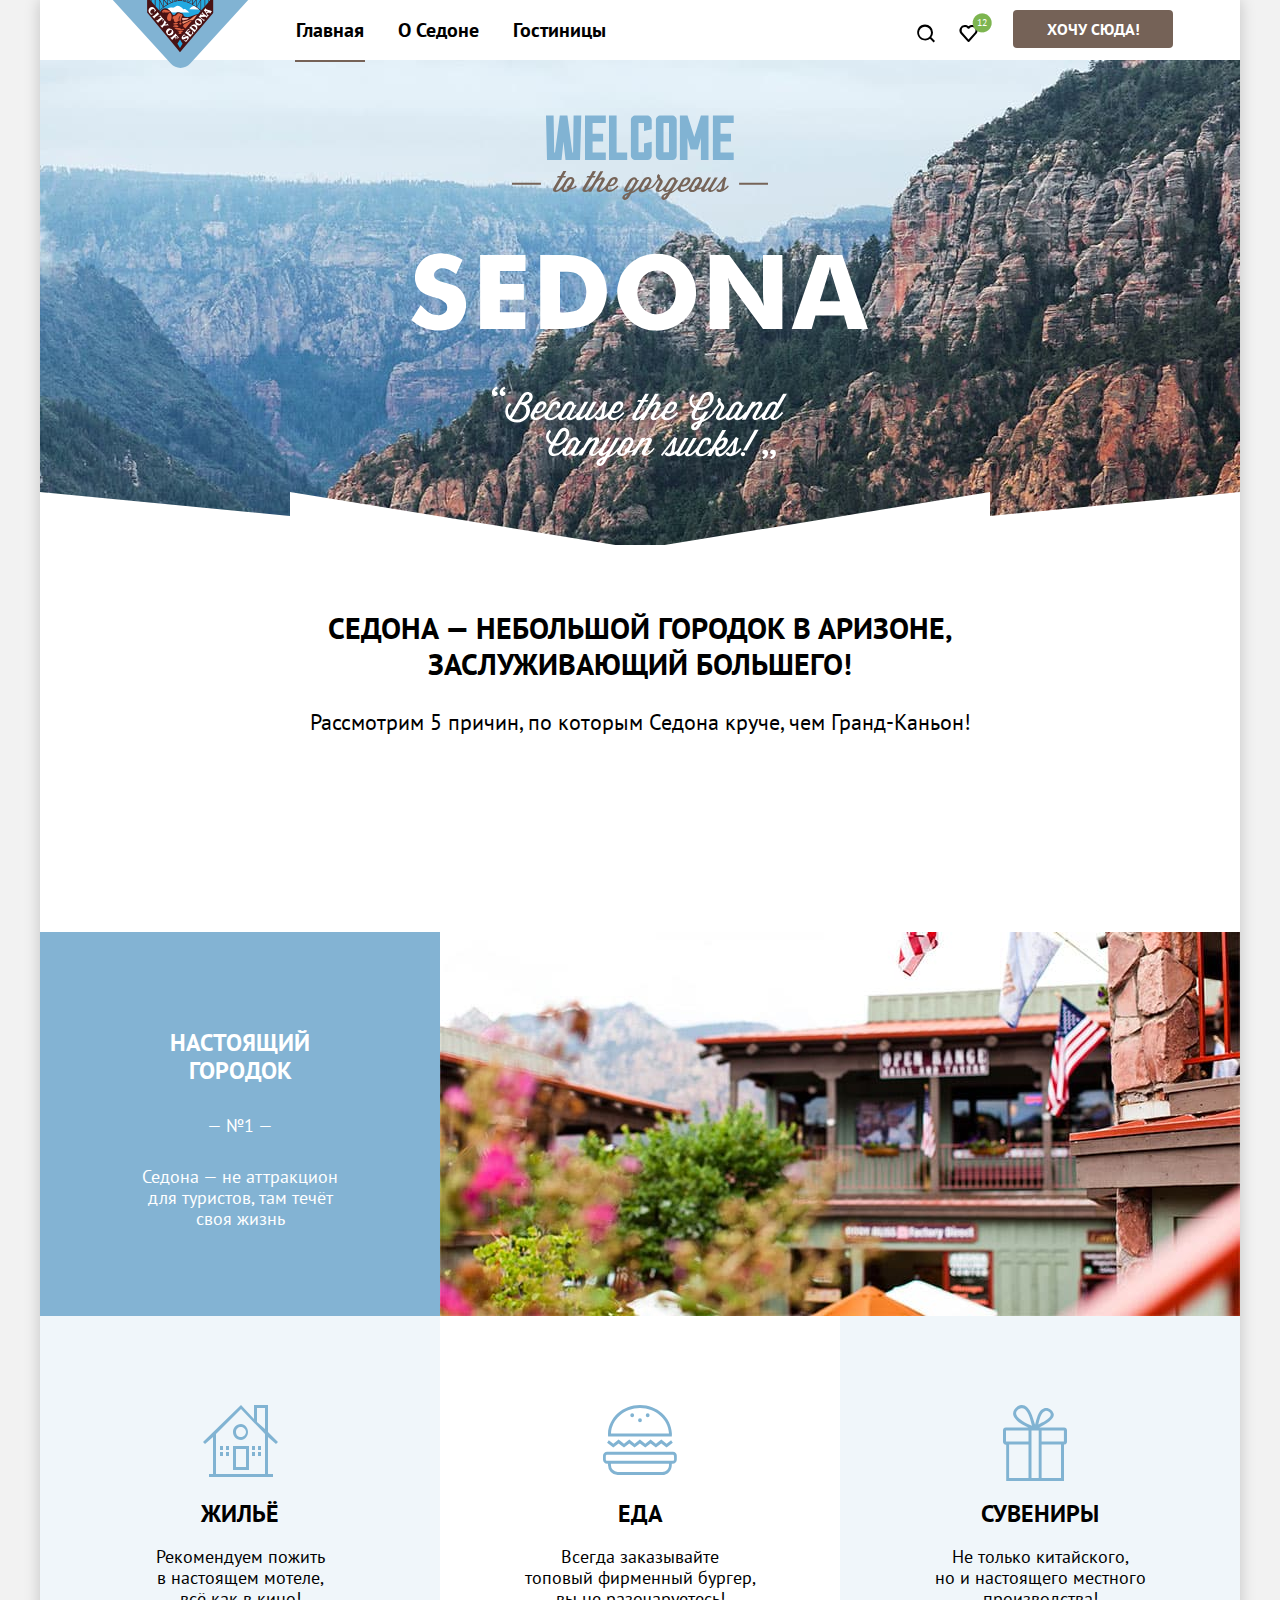
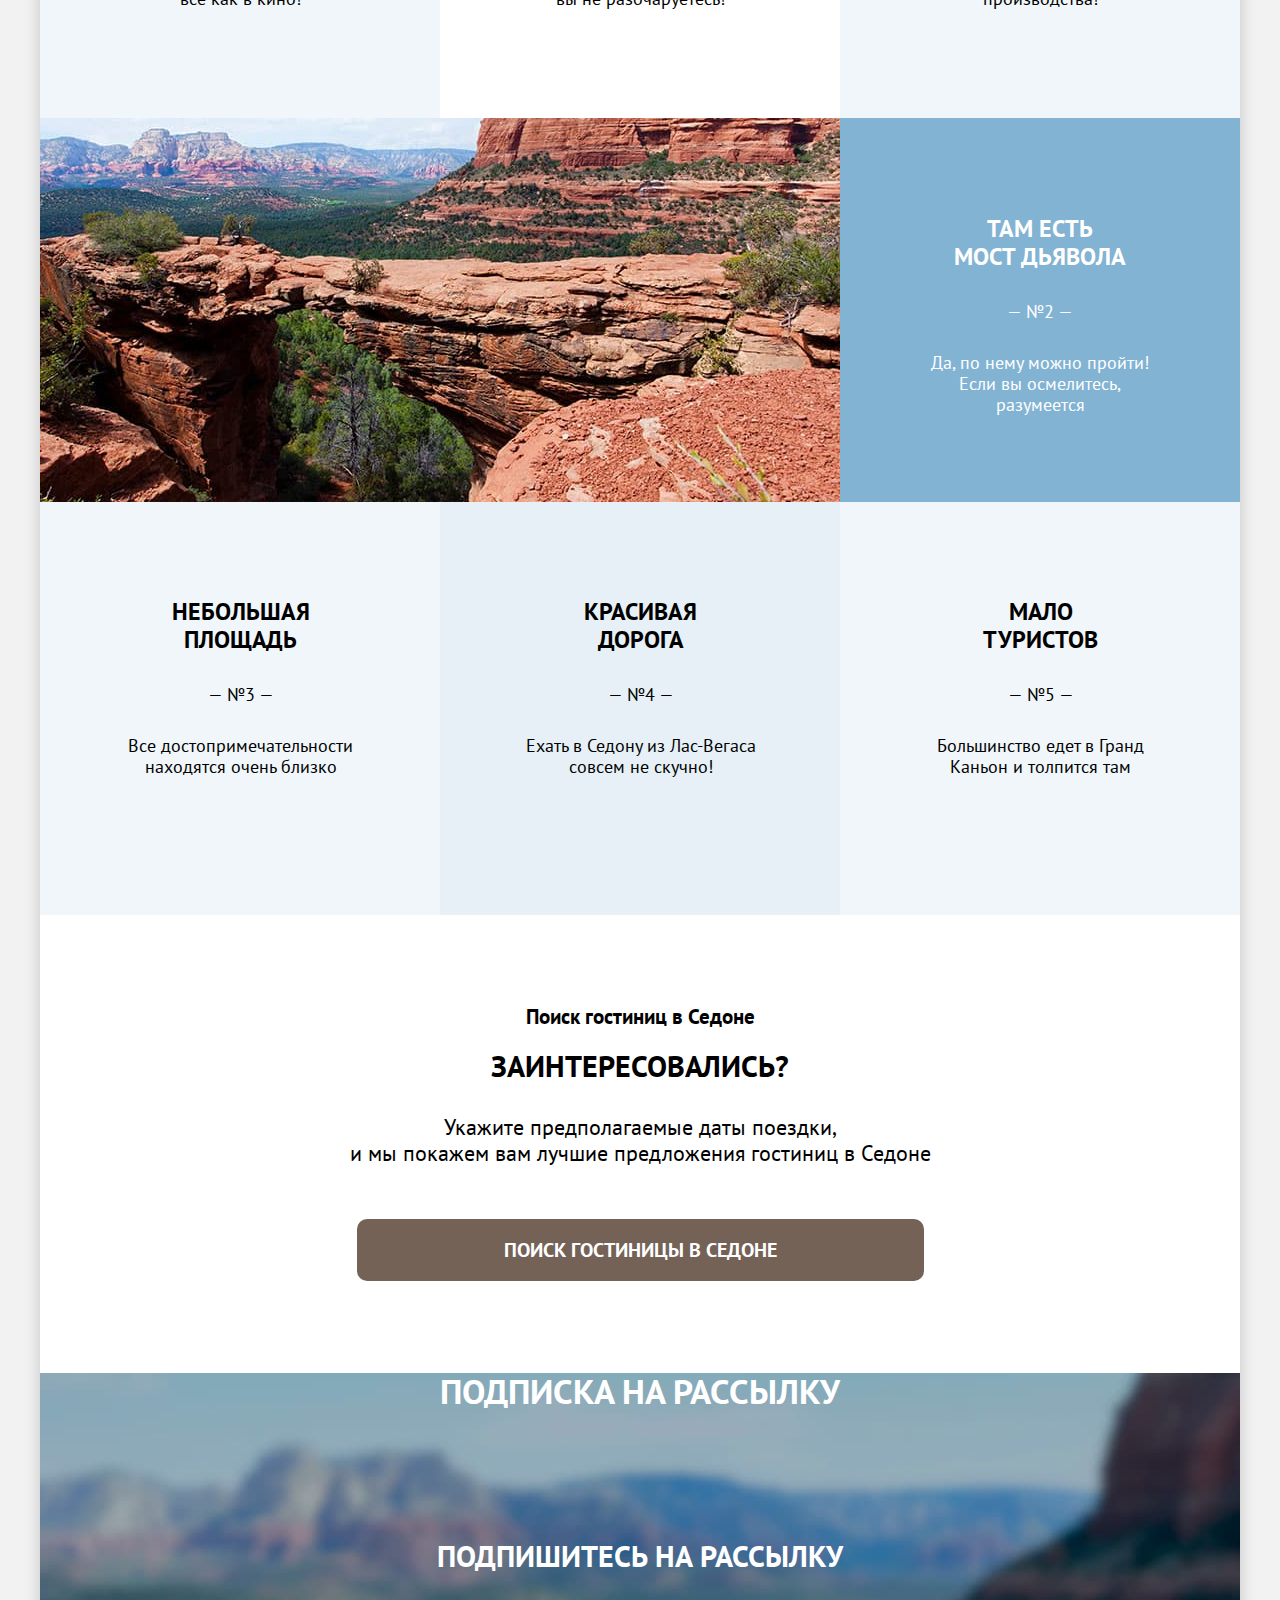
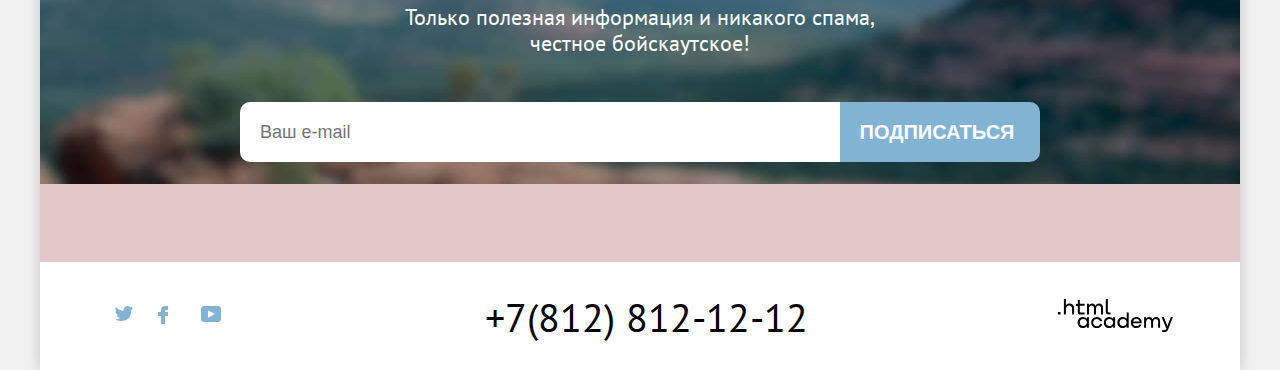
==== index.html @ 468e7a57 "Подготовка к здаче" ====
<!DOCTYPE html>
<html lang="ru">
<head>
    <meta charset="utf-8">
    <title>Город Sedona</title>
    <link rel="stylesheet" href="./styles/styles.css">
    <link rel="shortcut icon" type="image/png" href="favicon.svg"/>
</head>

<body>
<div class="visually-hidden"><h1>Город Sedona</h1></div>
<div class="wrapper shadow-wrapper">  

                            <!--Шапка-->
                            <header class="page-header">
                                <nav class="navigation">
                      
                                    <a class="navigation-logo-link" href="index.html">  
                                    <img class="navigation-logo-sedona" src="./images/logo-sedona.svg" width="139" height="70" alt="Логотип города Седона" >   
                                     </a>
                       
                    
                                    <ul class="navigation-list">
                                        <li class="navigation-item ">
                                            <a class="navigation-link current-link" >Главная</a>
                                        </li> 
                                        <li class="navigation-item ">  
                                             <a class="navigation-link" href="about-sedona.html">О Седоне</a>
                                        </li>
                                         <li class="navigation-item">
                                                <a class="navigation-link" href="catalog.html">Гостиницы</a>
                                        </li>
                                        
                                    </ul>
                                    <ul class="navigation-list user-list">
                                        <li class="navigation-item user-item">
                                            <a class="navigation-link user-link" href="#"><span class="visually-hidden">Поиск</span> <svg class="navigation-icon" width="20" height="19" fill="none" xmlns="http://www.w3.org/2000/svg"><path d="m19 17-3.7-3.7A8 8 0 0 0 17 8.4a8 8 0 0 0-8-8 8 8 0 1 0 5 14.4l3.6 3.8L19 17ZM9 14.7a6 6 0 0 1-6-6 6 6 0 0 1 12 0 6 6 0 0 1-6 6Z" /></svg></a>
                                         </li>
                                         <li class="navigation-item user-item">
                                             <a class="navigation-link user-link" href="#"><span class="visually-hidden">Лайки</span><svg class="navigation-icon" width="19" height="17" fill="none" xmlns="http://www.w3.org/2000/svg"><path d="M9.4 17a1 1 0 0 1-.8-.4l-7-7.9A5.4 5.4 0 0 1 6 0c1.3 0 2.5.5 3.5 1.3C10.5.5 12 0 13.1 0c3 0 5.5 2.4 5.5 5.4 0 1.3-.5 2.5-1.3 3.4l-7 7.9c-.3.2-.5.3-.9.3Zm-6-9.5 6.1 6.9 6.3-7c.5-.5.7-1.2.7-2 0-1.8-1.5-3.3-3.3-3.3-1 0-2 .5-2.8 1.3-.3.3-.6.4-.9.4-.3 0-.6-.2-.8-.4A3.7 3.7 0 0 0 6 2.1a3.3 3.3 0 0 0-3.3 3.3c0 .9.3 1.6.7 2.1Z" /></svg> 
                                             <sup class="likes-circle">12</sup></a>
                                          </li>
                                          <li class="navigation-item user-item">
                                             <a class="navigation-link button-header" href="">ХОЧУ СЮДА!</a>
                                          </li>
                                </ul>
                            </nav>
                        </header> 
        <!--MAIN!-->
    <main class="index-main">
         <section class="main-logo">
                <h2 class="visually-hidden">Добро пожаловать в Седону</h2>
                   <svg class="title-logo-sedona"  width="458" height="352" viewBox="0 0 458 352" fill="none" xmlns="http://www.w3.org/2000/svg">
                        <path d="M152.3 56.1L149.5 61H146.8L145.9 62.4H148.7L142.6 72.8C141.3 75 142.2 77 144.7 77C146.5 77 148.4 75.7 150.3 73.9C150.3 77.7 155.6 78.4 158.9 74.4H159.6C161.4 74.4 164.2 73.3 165.8 71.5C165.6 71.1 165.1 70.6 164.7 70.5L164.5 70.7C163.1 72.2 161.5 72.9 159.9 72.9L162.7 68.1C164.5 65 162.8 62 160 62C157.7 62 155.9 62.9 154.1 65.9L152.6 68.5L151.4 70.6L151.2 70.8C149 73.3 146.9 75.3 145.6 75.3C144.9 75.3 144.6 74.8 145.3 73.7L151.8 62.5H154.3L155 61H152.5L155.3 56.1H152.3ZM159.8 63.9C160.8 64 161.2 65.2 160.2 66.9L158 70.6H157.9C156.9 70.6 156.1 71.4 156.1 72.4C156.1 72.8 156.2 73.1 156.4 73.4V73.5C155 75.9 151.5 75.5 153.3 72.4L155.6 68.5L157.1 66.1C158 64.5 159.1 63.9 159.8 63.9ZM181.8 56.1L179 61H176.3L175.4 62.4H178.2L172 72.8C170.7 75 171.6 77 174.1 77C175.3 77 176.6 76.4 178 75.4L177.2 76.7H180.2L184.8 68.8C189.4 63 191.5 63.8 190.2 66L186.3 72.7C185 74.9 185.9 76.9 188.4 76.9C190.2 76.9 192.2 75.5 194.1 73.7C194.2 75.6 195.8 76.9 198.2 76.9C201.6 76.9 205 74.3 207.5 71.4C207.3 71 206.8 70.5 206.4 70.4L206.2 70.6C204 73.1 201.2 75.1 199.1 75.1C197.2 75.1 196.1 74 197.5 71.5L197.8 71C199.7 71.8 203.4 71.4 205.7 67.6L206.1 66.9C207.7 64.1 206.2 62.1 203.7 62.1C201.3 62.1 199.3 63.4 198 65.5L195.1 70.5L194.9 70.7C192.7 73.2 190.6 75.2 189.3 75.2C188.6 75.2 188.3 74.7 188.9 73.6L193.3 66.1C194.6 63.8 193.4 62.2 191.7 62.2C190.4 62.2 189 62.9 187.5 64.5L192.3 56.2H189.3L180.9 70.6L180.7 70.8C178.5 73.3 176.4 75.3 175.1 75.3C174.4 75.3 174.1 74.8 174.8 73.7L181.3 62.5H183.8L184.7 61.1H182.2L185 56.2L181.8 56.1ZM203.1 64.3C204.1 64.2 204.6 65.2 203.6 66.9L203.2 67.6C201.8 70 199.8 70 198.7 69.6L200.6 66.2C201.3 65 202.3 64.4 203.1 64.3ZM247.4 58.9C245.7 60.4 245.5 62.1 246.6 63.5L246.9 63.8C245.6 65.7 243.8 68.2 241.8 70.5L241.6 70.7C240.2 72.2 238.6 72.9 237 72.9L239.8 68.1C241.6 65 239.9 62 237.1 62C234.8 62 233 62.9 231.2 65.9L229.7 68.5L228.5 70.6L228.3 70.8C225.8 73.6 223.7 75.5 221.3 76.5L228.1 65.1H226.3C226.3 63.9 225 62.2 223.1 62.2C221.5 62.2 219.2 63.5 217.9 65.6L213.7 72.8C212.4 75 213.3 77 215.8 77C216.6 77 217.7 76.6 218.7 76L217.9 77.4C213.8 78.6 211.3 80.3 211.3 82.5C211.3 85.4 215.7 86 217.9 82.3L220.2 78.4C222.6 77.7 225 76.3 227.4 73.9C227.4 77.7 232.7 78.5 236 74.4H236.7C238.5 74.4 241.3 73.3 242.9 71.5C244.3 69.8 245.5 68.3 247.9 65.1L248.3 65.6C248.7 66.1 248.8 66.7 248.5 67.3L245.3 72.8C244 75 244.9 77 247.4 77C248.9 77 250.6 76 252.2 74.6C252.1 76 253.1 77 254.8 77C255.6 77 256.7 76.6 257.7 76L256.9 77.4C252.8 78.6 250.3 80.3 250.3 82.5C250.3 85.4 254.7 86 256.9 82.3L259.2 78.4C261.7 77.6 264.1 76.2 266.6 73.8C266.7 75.7 268.3 77 270.7 77C273.2 77 275.6 75.6 277.7 73.8C277.6 77.7 283 78.5 286.3 74.4H287C287.9 74.4 289.2 74.1 290.4 73.5C289.6 75.6 290.3 77 292.1 77C293.8 77 295.6 75.5 297.1 74.1C296.8 75.7 297.8 77 299.7 77C302.2 77 305.1 74.4 307.6 71.5C309.3 69.5 310.8 67.5 311.9 66.1C310.7 69.2 311.3 74.8 308.5 74.8C307.5 74.8 307.1 73.7 307.1 73.7L305.2 74.7C305.2 74.7 305.8 77.1 308.5 77.1C308.8 77.1 309.1 77.1 309.3 77H309.4C312.5 76.6 315.5 74.2 317.8 71.6C317.6 71.1 317.1 70.7 316.7 70.6L316.5 70.8C315.4 72 314.2 73.1 312.9 74C313.9 71.2 313.7 66.8 315.5 63L313.2 61.8C312 63.5 309.2 67.4 306.5 70.5L306.3 70.7C304.1 73.2 302 75.2 300.7 75.2C300 75.2 299.7 74.7 300.4 73.6L306.8 62.4H303.8L298.4 71.7C296.1 73.8 294.3 74.9 293.8 74.7C293 74.4 293.8 73.3 294.2 72.6L300.1 62.4H297.1L292.4 70.5L292.2 70.7C290.8 72.2 289.2 72.9 287.6 72.9L290.4 68.1C292.2 65 290.5 62 287.7 62C285.4 62 283.6 62.9 281.8 65.9L280.3 68.5L279.1 70.6L278.9 70.8C276.7 73.3 273.9 75.3 271.8 75.3C269.9 75.3 268.8 74.2 270.2 71.7L270.5 71.2C272.4 72 276.1 71.6 278.4 67.8L278.8 67.1C280.4 64.3 278.9 62.3 276.4 62.3C274 62.3 272 63.6 270.7 65.7L267.8 70.7L267.6 70.9C265.1 73.7 263 75.6 260.6 76.6L267.4 65.2H265.6C265.6 64 264.3 62.3 262.4 62.3C260.8 62.3 258.5 63.6 257.2 65.7L254.3 70.6L254.1 70.8C251.9 73.3 249.8 75.3 248.5 75.3C247.8 75.3 247.5 74.8 248.2 73.7L251.2 68.5C252.2 66.7 251.8 65.6 250.8 64.5L249.1 62.5C248.7 62 248.7 61.4 249.3 60.8L247.4 58.9ZM237.1 63.9C238.1 64 238.6 65.2 237.5 66.9L235.3 70.6H235.2C234.2 70.6 233.4 71.4 233.4 72.4C233.4 72.8 233.5 73.1 233.7 73.4V73.5C232.3 75.9 228.8 75.5 230.6 72.4L232.9 68.5L234.4 66.1C235.3 64.5 236.3 63.9 237.1 63.9ZM287.3 63.9C288.3 64 288.8 65.2 287.7 66.9L285.5 70.6H285.4C284.4 70.6 283.6 71.4 283.6 72.4C283.6 72.8 283.7 73.1 283.9 73.4V73.5C282.5 75.9 279 75.5 280.8 72.4L283.1 68.5L284.6 66.1C285.4 64.5 286.5 63.9 287.3 63.9ZM275.6 64.3C276.6 64.2 277.1 65.2 276.1 66.9L275.7 67.6C274.2 70 272.3 70 271.2 69.6L273.1 66.2C273.8 65 274.8 64.4 275.6 64.3ZM223.2 64.5C224.2 64.5 224.9 65.4 224 66.9L221.7 70.9C219.9 73.8 218 75.2 216.8 75.2C216.1 75.2 215.8 74.7 216.5 73.6L220.7 66.3C221.4 65.1 222.4 64.5 223.2 64.5ZM262.1 64.5C263.1 64.5 263.8 65.4 262.9 66.9L260.6 70.9C258.8 73.8 256.9 75.2 255.7 75.2C255 75.2 254.7 74.7 255.4 73.6L259.6 66.3C260.3 65.1 261.3 64.5 262.1 64.5ZM216.8 79.4L215.4 81.8C214.8 82.9 213.7 82.7 213.7 81.9C213.7 81.2 214.5 80.3 216.8 79.4ZM255.7 79.4L254.3 81.8C253.7 82.9 252.6 82.7 252.6 81.9C252.7 81.2 253.4 80.3 255.7 79.4ZM101 67.8H129.9V69.7H101V67.8ZM328.1 67.8H357V69.7H328.1V67.8Z" fill="#766458"/>
                        <path d="M322.7 37.4V45.1H301.9V0.400002H322.7V8H309.5V18.8H320V26.5H309.5V37.4H322.7ZM289.9 0.400002H297.5V45.1H289.9V23.1L286.9 34.5H279.5L276.5 23.1V45.1H268.9V0.400002H276.5L283.3 22L289.9 0.400002ZM258 8H252.5V37.3H258V8ZM261 0.400002C263.5 0.400002 265.7 2.5 265.7 5.1V40.4C265.7 43 263.5 45.1 261 45.1H249.6C247 45.1 244.9 42.9 244.9 40.4V5.1C244.9 2.5 247 0.400002 249.6 0.400002H261ZM233 28.6L240.7 26.8V40.4C240.7 43 238.5 45.1 236 45.1H224.6C222 45.1 219.9 42.9 219.9 40.4V5.1C219.9 2.5 222 0.400002 224.6 0.400002H236C238.5 0.400002 240.7 2.5 240.7 5.1V14.2L233 16V8H227.5V37.3H233V28.6ZM216.2 37.4V45.1H198V0.400002H205.6V37.4H216.2ZM194.8 37.4V45.1H174V0.400002H194.8V8H181.6V18.8H192.1V26.5H181.6V37.4H194.8ZM162.6 0.400002H170.3L169 45.1H154.5L152.5 26.6L150.5 45.1H136L135 0.400002H142.6L143.2 37.4H144L148.8 0.400002H156.4L161.3 37.4H162.1L162.6 0.400002Z" fill="#81B3D3"/>
                        <path d="M380.7 213.9L406.1 139.9H431.3L457 213.9H436.8L433.1 200.5H404.5L400.7 213.9H380.7ZM416.4 161.8L408.9 186.3H429L421.5 161.8C421.1 160.6 420.7 159.4 420.3 158.2C420 156.9 419.7 155.7 419.5 154.4C419.3 153.9 419.2 153.5 419.2 153.1C419.1 152.6 419 152.2 419 151.8C418.9 152.2 418.8 152.6 418.7 153.1C418.6 153.5 418.5 153.9 418.5 154.4C418.4 154.6 418.4 154.7 418.4 154.9C418.4 155 418.4 155.1 418.3 155.2C418.1 156.3 417.8 157.5 417.5 158.6C417 159.6 416.7 160.7 416.4 161.8ZM298.7 213.9V139.9H318.2L346.1 177.9C346.8 179 347.5 180.2 348.1 181.4C348.8 182.6 349.5 183.8 350.1 185L351.5 188C352 189 352.4 190 352.9 190.9C352.8 190.1 352.7 189.3 352.6 188.5C352.5 187.7 352.4 186.9 352.4 186.1C352.2 184.5 352.1 182.9 352.1 181.3C352 179.6 352 178 352 176.3V140H371.4V214H352L323.9 175.8C323.1 174.9 322.4 173.8 321.7 172.5C321 171.2 320.3 169.8 319.7 168.4C319.3 167.4 318.8 166.5 318.3 165.5C317.9 164.6 317.6 163.6 317.1 162.7C317.5 165.1 317.8 167.5 318 170C318.2 172.5 318.3 175 318.3 177.4V213.9H298.7ZM210.7 159C214.3 152.4 219.2 147.4 225.6 143.9C232 140.4 238.6 138.7 245.5 138.7C246.4 138.7 247.4 138.7 248.3 138.8C249.3 138.9 250.3 139 251.2 139C254.1 139.4 256.9 140.1 259.7 141.1C262.6 142.1 265.3 143.4 267.8 145C273.3 148.6 277.6 153.3 280.6 159.3C283.6 165.2 285.1 171.3 285.1 177.8C285.1 178.6 285.1 179.4 285 180.2C285 181 284.9 181.7 284.8 182.5C284.6 184.2 284.3 185.8 283.9 187.4C283.5 189 283 190.5 282.4 192C279.1 199.5 274.1 205.4 267.2 209.5C260.3 213.6 253.1 215.7 245.5 215.7C245 215.7 244.4 215.7 243.9 215.6H242.4C239.7 215.4 237.1 214.9 234.5 214.2C231.9 213.5 229.4 212.5 227.1 211.3C220.6 207.9 215.5 203.1 211.8 196.8C208.1 190.5 206.2 183.9 206.2 177.1C206.2 176.1 206.2 175.1 206.3 174.1C206.4 173.1 206.5 172 206.8 171C207.2 169 207.7 166.9 208.4 165C208.8 162.8 209.7 160.9 210.7 159ZM263.5 185.6C263.7 184.8 263.9 184 264.1 183.2C264.3 182.3 264.5 181.5 264.6 180.6C264.7 180.1 264.7 179.5 264.7 179C264.8 178.5 264.8 178 264.8 177.5C264.8 177 264.8 176.6 264.7 176.1V174.7C264.3 171.4 263.3 168.2 261.7 165.1C260.1 162 257.8 159.6 255 157.9C254.2 157.5 253.5 157.2 252.7 156.9C251.9 156.6 251.2 156.3 250.4 156.1C249.6 155.9 248.9 155.8 248.1 155.8C247.3 155.6 246.6 155.6 245.8 155.6C241.9 155.6 238.2 156.8 234.9 159.3C231.6 161.8 229.2 165.1 227.9 169.2L227.7 169.7V170.2C227.5 170.9 227.3 171.7 227.1 172.4C226.9 173.1 226.8 173.8 226.6 174.6L226.4 176.2V178.6C226.4 178.8 226.4 179.1 226.5 179.4C226.7 183.5 228 187.4 230.2 191.1C232.5 194.7 235.7 197.1 239.7 198.3L241.1 198.8C241.6 198.9 242.1 199 242.6 199L244 199.2H245.4C249.5 199.2 253.2 198 256.4 195.6C259.7 193 262.1 189.7 263.5 185.6ZM181.4 207C177.8 209.5 173.8 211.2 169.6 212.1C165.4 213 161 213.6 156.7 213.8C155.5 213.9 154.2 213.9 153 213.9H129.2V139.9H154.3C155.5 139.9 156.7 139.9 157.9 140C162.1 140.2 166.2 140.8 170.2 141.7C174.3 142.6 178.1 144.4 181.5 146.8C185.8 149.8 189.2 153.8 191.6 158.8C194 163.8 195.4 168.9 195.7 174.1C195.8 174.6 195.8 175 195.8 175.5V178.4C195.6 183.9 194.3 189.2 191.9 194.3C189.5 199.4 185.9 203.7 181.4 207ZM149 197.3C149.2 197.3 149.5 197.3 149.7 197.4H150.5C150.8 197.4 151.1 197.4 151.3 197.5H154.4C155.3 197.4 156.1 197.3 156.8 197.3C158.8 197.1 160.8 196.8 162.7 196.3C164.6 195.8 166.4 194.9 167.9 193.9C170.4 192.1 172.2 189.7 173.4 186.7C174.6 183.6 175.3 180.4 175.3 177.1V176.2C175.3 175.9 175.3 175.6 175.2 175.3C175 172.4 174.3 169.5 173.1 166.8C171.9 164 170.2 161.8 168 160.2C166.4 158.9 164.5 158 162.5 157.5C160.5 157 158.5 156.8 156.5 156.7H149V197.3ZM69.1 213.9V139.9H114.5V156H88.9V169H112.9V184.8H88.9V197.3H114.4V213.9H69.1ZM9.70005 190.1C9.80005 190.2 9.80005 190.3 9.80005 190.3C9.90005 190.3 10 190.3 10 190.4C12.1 192.7 14.5 194.9 17.1 196.9C19.7001 198.8 22.8001 199.9 26.2001 200C26.3001 200 26.4 200 26.4 200.1H26.7001C26.8001 200.1 26.9 200.1 26.9 200.2H28.2001C28.6 200.1 28.9001 200 29.2001 200C30.4001 199.8 31.6 199.3 32.7001 198.6C33.9001 197.9 34.8001 197.1 35.4001 196L35.6 195.5L35.8 195C36 194.5 36.1 194 36.1 193.5C36.2 193 36.2001 192.6 36.2001 192.2C36.2001 190.1 35.3001 188.4 33.4001 187C31.7001 185.6 29.7001 184.4 27.6 183.6C26.8001 183.3 26 183.1 25.2001 182.9C24.5 182.7 23.7001 182.5 23 182.3H22.8C22.7 182.2 22.6 182.2 22.6 182.2C18.8001 181.3 15.2 179.8 11.9 177.8C8.60005 175.7 6.30005 172.7 5.00005 168.9C4.80005 168.1 4.50005 167.3 4.30005 166.5C4.10005 165.6 4.00005 164.7 4.00005 163.8C4.00005 163.7 4.00005 163.4 4.00005 163.2V160.4C4.10005 159.8 4.20005 159.2 4.30005 158.5C4.50005 156.9 4.90005 155.4 5.50005 153.9C6.00005 152.4 6.70005 151 7.60005 149.7C10.1 145.6 13.3 142.7 17.1 140.9C21 139.1 25.2001 138.2 29.4 138.2C30.4 138.2 31.4001 138.3 32.4001 138.4C33.5 138.5 34.6001 138.6 35.7001 138.7C38.5 139.2 41.3001 140 43.9001 141C46.7001 142.1 49.2 143.4 51.6 144.8L45.2001 159.1C43.1001 157.6 40.9 156.2 38.6 155C36.3 153.8 33.8 153.3 31.1 153.3H30.2001C28.4001 153.5 26.8001 154.3 25.2001 155.7C23.7001 157 22.9 158.4 22.9 160V160.7C23 160.9 23.1 161.2 23.2001 161.4C23.4001 161.9 23.6 162.4 24 162.9C24.4 163.4 24.8 163.8 25.3 164.2C26.2 164.9 27.4 165.6 29 166.2C30.6 166.7 32.3 167.3 34.1 167.8C35.6 168.2 37 168.6 38.4001 169C39.8001 169.3 41 169.6 41.9001 169.9C46.2001 171.4 49.5 174 51.7001 177.7C53.9001 181.3 55 185.1 55.1 189.1V189.7C55.1 190.2 55.1 190.6 55 191.1V192.4C54.5 196.4 53.2 200.3 51.1 203.9C49 207.5 46.2 210.3 42.6 212.3C41.3 212.9 39.9001 213.5 38.5 213.9C37.1 214.3 35.7001 214.6 34.3 214.9C33.2001 215.1 32 215.3 30.8 215.4C29.7 215.6 28.6 215.6 27.4 215.6H26C21.4 215.4 16.8 214.4 12.3 212.6C7.80005 210.7 3.80005 208.1 0.300049 204.9L9.70005 190.1ZM351.3 337.2C351.3 336.9 351.4 336.6 351.5 336.3C351.6 336 351.8 335.7 352 335.5C352.2 335.3 352.5 335.1 352.8 334.9C353.1 334.8 353.5 334.7 353.9 334.7C354.4 334.7 354.8 334.8 355.2 335C355.6 335.2 356 335.4 356.3 335.7C356.5 336 356.7 336.3 356.9 336.7C357 337.1 357.1 337.5 357.1 338C357.1 338.9 356.9 339.6 356.6 340.4C356.3 341.1 355.9 341.8 355.3 342.3C355 342.6 354.8 342.8 354.5 343C354.2 343.2 353.9 343.4 353.6 343.5C353.3 343.6 353.1 343.8 352.9 343.9C352.8 344 352.7 344 352.5 344.1L351.1 342.1C351.3 342 351.6 341.9 351.9 341.7C352.2 341.6 352.5 341.4 352.8 341.2C353.1 341 353.3 340.7 353.5 340.4C353.7 340.1 353.8 339.8 353.8 339.4C353.2 339.4 352.6 339.2 352.1 338.8C351.5 338.5 351.3 338 351.3 337.2ZM359.1 337.2C359.1 336.9 359.2 336.6 359.3 336.3C359.4 336 359.6 335.7 359.8 335.5C360 335.3 360.3 335.1 360.6 334.9C360.9 334.8 361.3 334.7 361.7 334.7C362.2 334.7 362.6 334.8 363 335C363.4 335.2 363.8 335.4 364.1 335.7C364.3 336 364.5 336.3 364.7 336.7C364.8 337.1 364.9 337.5 364.9 338C364.9 338.8 364.8 339.6 364.4 340.4C364.1 341.1 363.7 341.8 363.1 342.3C362.8 342.6 362.6 342.8 362.3 343C362 343.2 361.7 343.4 361.4 343.5C361.1 343.6 360.9 343.8 360.7 343.9C360.6 344 360.5 344 360.3 344.1L359 342.1C359.2 342 359.5 341.9 359.8 341.7C360.1 341.6 360.4 341.4 360.7 341.2C361 341 361.2 340.7 361.4 340.4C361.6 340.1 361.7 339.8 361.7 339.4C361.1 339.4 360.5 339.2 360 338.8C359.3 338.5 359.1 338 359.1 337.2ZM94.5 278.5C94.5 278.8 94.4 279.1 94.3 279.4C94.2001 279.7 94 280 93.8 280.2C93.3 280.7 92.6 281 91.9 281C91.5 281 91 280.9 90.6 280.7C90.2 280.5 89.8 280.3 89.5 280C89.2 279.7 89 279.3 88.9 279C88.8 278.6 88.7 278.2 88.7 277.7C88.7 276.8 88.9 276.1 89.2 275.3C89.5 274.6 89.9 273.9 90.5 273.4C90.8 273.1 91 272.9 91.3 272.7C91.6001 272.5 91.9 272.3 92.2 272.2C92.5 272.1 92.7001 271.9 92.9 271.8C93.1 271.7 93.2001 271.7 93.3 271.6L94.6 273.6C94.3 273.7 94 273.8 93.8 274C93.5 274.1 93.2001 274.3 92.9 274.5C92.6 274.7 92.4 275 92.2 275.3C92 275.6 91.9 275.9 91.9 276.3C92.6 276.3 93.1 276.5 93.6 276.9C94.3 277.3 94.5 277.8 94.5 278.5ZM86.7 278.5C86.7 279.1 86.5 279.7 86 280.2C85.8 280.4 85.5 280.6 85.2 280.8C84.9 280.9 84.5 281 84.1 281C83.7 281 83.2001 280.9 82.8 280.7C82.4 280.5 82 280.3 81.7 280C81.4 279.7 81.2 279.3 81.1 279C81 278.6 80.9 278.2 80.9 277.7C80.9 276.8 81.1 276.1 81.4 275.3C81.7001 274.6 82.1 273.9 82.7 273.4C82.9 273.2 83.2 272.9 83.5 272.7C83.8 272.5 84.1 272.3 84.4 272.2C84.7001 272.1 84.9 271.9 85.1 271.8C85.3 271.7 85.4 271.7 85.5 271.6L86.8 273.6C86.6001 273.7 86.3 273.8 86 274C85.7 274.1 85.4 274.3 85.1 274.5C84.8 274.7 84.6 275 84.4 275.3C84.2001 275.6 84.1 275.9 84.1 276.3C84.8 276.3 85.3 276.5 85.8 276.9C86.4 277.3 86.7 277.8 86.7 278.5ZM332 335.4H335.8L347.6 314.8H343.8L332 335.4ZM331.9 336.9C330.7 336.9 329.7 337.9 329.7 339.1C329.7 340.3 330.6 341.3 331.9 341.3C333.1 341.3 334.1 340.4 334.1 339.1C334.1 337.8 333.1 336.9 331.9 336.9ZM305.5 331.4L306.6 329.5C311 323.4 313.9 325.1 312.6 327.4L310.8 330.5C309.7 332.4 306.3 333.8 305.5 331.4ZM330.6 334.3C330.4 333.7 329.7 333.1 329.2 333L328.9 333.3C327.6 334.9 326 336.2 324.4 337.4C325.6 333.8 325.3 328.3 327.7 323.4L324.9 321.9C323.3 324 319.9 329 316.5 333L316.2 333.3C313.5 336.5 310.8 339 309.2 339C308.4 339 307.6 338.2 307.6 336.5V334.9C310.3 335.2 313.1 333.5 314.8 330.4L315.8 328.7C319.3 322.7 313.6 320.7 309.7 324.2L315.1 314.9H311.3L300.5 333.6C300.3 333.4 300.1 333.3 299.8 333.1L299.5 333.4C296.8 336.6 293.3 339.1 290.6 339.1C288.3 339.1 286.9 337.6 288.6 334.6L292.5 327.8C294.7 324.1 298.5 324.7 296.3 328.6L295.8 329.5H298.9L299.4 328.6C301.4 325.1 299.5 322.5 296.4 322.5C293.3 322.5 290.9 324.1 289.3 326.9L285.6 333.3C285.5 333.3 285.4 333.2 285.4 333.2L285.1 333.5C282.4 336.7 279.7 339.2 278.1 339.2C277.3 339.2 276.8 338.6 277.7 337.1L285.8 323H282L275.3 334.7C272.4 337.3 270.2 338.8 269.5 338.4C268.6 338 269.5 336.6 270 335.8L277.4 322.9H273.6L266.3 335.6C265.5 336.3 263.9 337 263.1 337.5C264.3 333.9 264 328.4 266.4 323.5L263.6 322C262 324.1 253.3 335.7 249.9 339.7C250.2 340.2 250.8 340.6 251.3 341C253.4 338.5 260.6 329.3 262 327.5C260.5 331.4 261.3 338.5 257.7 338.5C256.4 338.5 255.9 337.1 255.9 337.1L253.5 338.3C253.5 338.3 254.2 341.3 257.6 341.3C258 341.3 258.3 341.3 258.7 341.2H258.8C260.7 340.9 263.4 340.1 265.2 338.8C265.2 340.3 266.1 341.3 267.7 341.3C269.8 341.3 272.1 339.4 273.9 337.7C273.5 339.7 274.7 341.3 277.1 341.3C279.4 341.3 282.1 339.4 284.5 336.9C284.5 339.4 286.5 341.3 289.6 341.3C292.7 341.3 295.7 339.6 298.3 337.3L296.2 341H300L304.3 333.5V336.5C304.3 339.7 304.9 341.4 308 341.4C311.1 341.4 314.7 338.1 317.8 334.4C319.9 331.9 321.8 329.3 323.2 327.5C321.7 331.4 322.5 338.5 318.9 338.5C317.6 338.5 317.1 337.1 317.1 337.1L314.7 338.3C314.7 338.3 315.4 341.3 318.8 341.3C319.2 341.3 319.5 341.3 319.9 341.2H320C324 340.7 327.8 337.6 330.6 334.3ZM216 333.2H215.8C214.6 333.2 213.6 334.2 213.6 335.5C213.6 336 213.7 336.4 214 336.8V336.9C212.2 339.9 207.9 339.4 210.1 335.4L213 330.4L214.8 327.3C217.5 322.8 221.1 324.6 218.8 328.5L216 333.2ZM190.6 347.4C189.8 348.8 188.5 348.6 188.5 347.6C188.5 346.6 189.4 345.5 192.3 344.4L190.6 347.4ZM161.8 333.6C159.5 337.2 157.3 338.9 155.7 338.9C154.9 338.9 154.4 338.3 155.3 336.8L160.6 327.6C162.6 324.1 166.7 325 164.8 328.4L161.8 333.6ZM149.8 318.9C150.9 317 152.2 316.1 153.2 316.1C154.6 316.1 155.3 317 155.3 318.4C155.3 321.9 150.9 329.2 145.1 328.3H144.3L149.8 318.9ZM242.6 333L242.3 333.3C239.6 336.5 236.9 339 235.3 339C234.5 339 234 338.4 234.9 336.9L240.3 327.3C241.9 324.4 240.4 322.4 238.3 322.4C236.7 322.4 235 323.3 233.1 325.2L234.5 322.7H230.7L224.6 333.2C224.4 333.1 224.3 333 224.1 332.9L223.8 333.2C222.1 335.1 220 336 218.1 336L221.7 329.9C224 325.9 221.9 322.2 218.3 322.2C215.4 322.2 213.1 323.4 211 327.1L209.1 330.3L207.5 333.1C207.4 333 207.3 333 207.2 332.9L206.9 333.2C203.8 336.8 201.1 339.1 198.1 340.4L208.5 322.7H204.7L198 334.3C195.1 337 192.8 338.5 192.1 338.2C191.2 337.8 192.1 336.4 192.6 335.6L200 322.7H196.2L190.2 333.1C190.1 333 190 333 189.9 332.9L189.6 333.2C186.9 336.4 184.2 338.9 182.6 338.9C181.8 338.9 181.3 338.3 182.2 336.8L187.6 327.2C189.2 324.3 187.7 322.3 185.6 322.3C184 322.3 182.3 323.2 180.4 325.1L181.8 322.6H178L172 333C171.9 332.9 171.8 332.9 171.6 332.8L171.3 333.1C168.6 336.3 165.9 338.8 164.3 338.8C163.5 338.8 163 338.2 163.9 336.7L170 326H167.9C168 324.4 166.4 322.2 163.9 322.2C161.9 322.2 159 323.8 157.4 326.6L153.5 333.3C153.2 333.1 152.9 332.9 152.7 332.8L152.4 333.1C149.7 336.3 147.6 338.8 143.8 338.8C141.2 338.8 139.7 336.2 141.9 332.4L143 330.5C143.7 330.6 144.4 330.7 145.1 330.7C149.1 330.7 153.7 328.6 156.7 323.4C157.8 321.5 158.2 319.8 158.2 318.3C158.2 314.9 156 312.7 153.2 312.7C151.1 312.7 148.7 314.2 147 317.1L141.1 327.2C138.9 326 137.7 323.9 137.7 321.8C137.7 320.1 138.5 318.3 140.1 317L138.9 314.8C136.2 316.7 135 319.3 135 321.8C135 324.8 136.7 327.7 139.8 329.3L138.7 331.3C136 335.9 137.6 341 142.9 341C147.1 341 149 339.1 151.6 336.6C150.8 339 152 341 154.6 341C156.1 341 158 340 159.8 338.5C160 340 161.1 341 163.1 341C164.9 341 166.9 339.9 168.8 338.2L167.4 340.6H171.2L177 330.5C182.8 323.3 185.4 324.2 183.7 327L178.8 335.5C177.2 338.3 178.3 340.9 181.4 340.9C183.4 340.9 185.7 339.5 187.8 337.5C187.3 339.6 188.3 340.9 190.2 340.9C192 340.9 194.1 339.4 195.8 337.9L193.7 341.5C188.6 343 185.4 345.1 185.4 348C185.4 351.6 191 352.4 193.7 347.7L196.6 342.7C199.8 341.7 202.9 339.7 206.1 336.5C205.6 341.8 212.6 343 216.8 337.6H217.6C219 337.6 220.8 337.1 222.5 336.1L220 340.5H223.8L229.6 330.4C235.4 323.2 238 324.1 236.3 326.9L231.4 335.4C229.8 338.2 230.9 340.8 234 340.8C237.1 340.8 240.7 337.5 243.8 333.8C243.7 333.8 243.1 333.2 242.6 333ZM361.2 297.4C358.9 301.1 356.6 302.9 355 302.9C354.2 302.9 353.7 302.3 354.6 300.8L359.9 291.6C361.9 288.1 366 289 364.1 292.4L361.2 297.4ZM325 297.6C322.7 301.2 320.5 302.9 318.9 302.9C318.1 302.9 317.6 302.3 318.5 300.8L323.8 291.6C325.8 288.1 329.9 289 328 292.4L325 297.6ZM285.1 311.4C284.3 312.8 283 312.6 283 311.6C283 310.6 283.9 309.5 286.8 308.4L285.1 311.4ZM293.1 282.9C294.2 281 295.5 280.1 296.5 280.1C302.5 280.1 298 294.5 288.4 292.3H287.6L293.1 282.9ZM370.8 297L370.5 297.3C367.8 300.5 365.1 303 363.5 303C362.7 303 362.2 302.4 363.1 300.9L375.9 278.8H372.1L366.5 288.4C365.8 287.3 364.6 286.4 363 286.4C361 286.4 358.1 288 356.5 290.8L352.8 297.2C352.7 297.2 352.6 297.1 352.6 297.1L352.3 297.4C349.6 300.6 347.3 303.1 345.6 303.1C344.8 303.1 344.3 302.5 345.2 301L350.7 291.4C352.3 288.5 350.8 286.5 348.7 286.5C347.1 286.5 345.4 287.4 343.5 289.3L344.9 286.8H341.1L335.1 297.2C335 297.1 334.9 297.1 334.7 297L334.4 297.3C331.7 300.5 329 303 327.4 303C326.6 303 326.1 302.4 327 300.9L333.1 290.2H331C331.1 288.6 329.5 286.4 327 286.4C325 286.4 322.1 288 320.5 290.8L316.8 297.1L316.6 297.3C313.9 300.5 310.8 303 309.2 303C308.4 303 307.9 302.4 308.8 300.9L312.6 294.3C313.9 292 313.3 290.7 312.1 289.2L310 286.7C309.5 286 309.5 285.2 310.2 284.5L308.2 282.4C306.1 284.3 305.9 286.5 307.2 288.2L307.5 288.6C305.8 291 303.6 294.2 301.1 297.1C301.2 297.2 301.3 297.3 301.4 297.4C298.3 301 295.6 303.3 292.7 304.6L297.5 296.4H293.7L293.3 297.1C291.3 300.6 289 303.1 286.1 303.1C283.5 303.1 283.1 300.5 285.3 296.7L286.4 294.8C287.1 294.9 287.8 295 288.5 295C301.9 295 308.4 277 296.6 277C294.5 277 292.1 278.5 290.4 281.4L284.5 291.5C282.3 290.3 281.1 288.2 281.1 286.1C281.1 284.4 281.9 282.6 283.5 281.3L282.3 279.1C279.6 281 278.4 283.6 278.4 286.1C278.4 289.1 280.1 292 283.2 293.6L282.1 295.6C279.4 300.2 279.9 305.3 285.3 305.3C286.9 305.3 288.2 304.8 289.4 304.1L288.4 305.8C283.3 307.4 280.1 309.4 280.1 312.3C280.1 315.9 285.7 316.7 288.4 312L291.3 307C295.2 305.8 299.1 303.1 303.2 298.3C303.1 298.2 303.1 298.1 303 297.9C304.7 295.9 306.1 294 309 290.2L309.5 290.8C310 291.4 310.2 292.2 309.7 292.9L305.7 299.8C304.1 302.6 305.2 305.2 308.3 305.2C310.2 305.2 312.6 304 314.7 302.2C314.7 303.9 315.8 305.2 318 305.2C319.5 305.2 321.4 304.2 323.2 302.7C323.4 304.2 324.5 305.2 326.5 305.2C328.3 305.2 330.3 304.1 332.2 302.4L330.8 304.8H334.6L340.4 294.7C346.2 287.5 348.8 288.4 347.1 291.2L342.2 299.7C340.6 302.5 341.7 305.1 344.8 305.1C346.8 305.1 348.6 303.7 350.8 301.8C350.6 303.7 351.8 305.1 354.1 305.1C355.6 305.1 357.5 304.1 359.3 302.6C359.5 304.1 360.6 305.1 362.6 305.1C365.7 305.1 369.3 301.8 372.4 298.1C371.9 297.8 371.3 297.2 370.8 297ZM258.5 291.7C260.7 288 264.5 288.6 262.3 292.5L261.8 293.4C260 296.5 257.5 296.4 256.1 295.9L258.5 291.7ZM255.5 305.3C259.8 305.3 264 302 267.2 298.3C266.9 297.8 266.3 297.2 265.8 297L265.5 297.3C262.8 300.5 259.3 303 256.6 303C254.3 303 252.9 301.5 254.6 298.5L255 297.8C257.4 298.8 262 298.3 264.8 293.4L265.3 292.5C267.3 289 265.4 286.4 262.3 286.4C259.3 286.4 256.8 288 255.2 290.8L251.5 297.1C251.5 297.1 251.4 297.1 251.4 297L251.1 297.3C248.4 300.5 245.7 303 244.1 303C243.3 303 242.8 302.4 243.7 300.9L249.1 291.3C250.7 288.4 249.2 286.4 247.1 286.4C245.5 286.4 243.7 287.3 241.8 289.3L247.8 278.8H244L233.3 297.3C233.2 297.2 233 297.1 232.9 297L232.6 297.3C229.9 300.5 227.2 303 225.6 303C224.8 303 224.3 302.4 225.2 300.9L233.3 286.8H236.4L237.5 285H234.4L238 278.8H234.2L230.6 285H227.2L226.1 286.8H229.5L221.9 300C220.3 302.8 221.4 305.4 224.5 305.4C226.4 305.4 228.4 304.2 230.4 302.4L228.9 305H232.7L238.4 295C244.2 287.7 246.8 288.6 245.2 291.4L240.3 299.9C238.7 302.7 239.8 305.3 242.9 305.3C245.2 305.3 247.7 303.5 250.2 301.1C250.4 303.5 252.4 305.3 255.5 305.3ZM128 291.7C130.2 288 134 288.6 131.8 292.5L131.3 293.4C129.5 296.5 127 296.4 125.6 295.9L128 291.7ZM151.1 300.9L156.4 291.7C158.4 288.2 162.5 289.1 160.6 292.5L157.7 297.7C155.4 301.3 153.2 303 151.6 303C150.7 302.9 150.2 302.4 151.1 300.9ZM205.1 291.7C207.3 288 211.1 288.6 208.9 292.5L208.4 293.4C206.6 296.5 204.2 296.4 202.7 295.9L205.1 291.7ZM147.3 301.2C146.7 303.4 147.9 305.3 150.4 305.3C151.9 305.3 153.8 304.3 155.6 302.8C155.8 304.3 156.9 305.3 158.9 305.3C160.9 305.3 163.1 303.9 165.3 302C164.9 304 165.8 305.3 167.7 305.3C169.8 305.3 172.1 303.4 173.9 301.7C173.5 303.7 174.7 305.3 177.1 305.3C180.2 305.3 183.8 302 186.9 298.3C186.9 298.3 186.8 298.2 186.8 298.1C188.9 295.7 190.7 293.1 192 291.3C190.5 295.2 191.3 302.3 187.7 302.3C186.4 302.3 185.9 300.9 185.9 300.9L183.5 302.1C183.5 302.1 184.2 305.2 187.6 305.2C188 305.2 188.3 305.2 188.7 305.1H188.8C191.6 304.7 194.3 303 196.7 300.9C196.8 303.4 198.7 305.2 201.8 305.2C206.1 305.2 210.3 301.9 213.5 298.2C213.2 297.7 212.6 297.1 212.1 296.9L211.8 297.2C209.1 300.4 205.6 302.9 202.9 302.9C200.6 302.9 199.2 301.4 200.9 298.4L201.3 297.7C203.7 298.7 208.3 298.2 211.1 293.3L211.6 292.4C213.6 288.9 211.7 286.3 208.6 286.3C205.5 286.3 203.1 287.9 201.5 290.7L197.8 297H197.7L197.4 297.3C196.1 298.9 194.5 300.2 192.9 301.4C194.1 297.8 193.8 292.3 196.2 287.4L193.4 285.9C191.8 288 188.4 293 185 297L185.1 297.1L185 297.3C182.3 300.5 179.6 303 178 303C177.2 303 176.7 302.4 177.6 300.9L185.7 286.8H181.9L175.2 298.5C172.3 301.1 170.1 302.6 169.4 302.2C168.5 301.8 169.4 300.4 169.9 299.6L177.3 286.7H173.5L167.5 297.1C167.4 297 167.3 297 167.2 296.9L166.9 297.2C164.2 300.4 161.5 302.9 159.9 302.9C159.1 302.9 158.6 302.3 159.5 300.8L165.6 290.1H163.5C163.6 288.5 162 286.3 159.5 286.3C157.5 286.3 154.6 287.9 153 290.7L149.2 297.3C149 297.2 148.8 297 148.6 296.9L148.3 297.2C145.6 300.4 142.4 302.9 139.8 302.9C137.5 302.9 136.1 301.4 137.8 298.4L141.7 291.6C143.9 287.9 147.7 288.5 145.5 292.4L145 293.3H148.1L148.6 292.4C150.6 288.9 148.7 286.3 145.6 286.3C142.5 286.3 140.5 287.9 138.9 290.7L135.1 297.1C135 297 134.9 297 134.8 296.9L134.5 297.2C131.8 300.4 128.6 302.9 125.9 302.9C123.6 302.9 122.2 301.4 123.9 298.4L124.3 297.7C126.7 298.7 131.3 298.2 134.1 293.3L134.6 292.4C136.6 288.9 134.7 286.3 131.6 286.3C128.5 286.3 126.1 287.9 124.5 290.7L120.5 297.5C118.1 301.5 120.2 305.2 124.6 305.2C127.9 305.2 130.6 303.2 133.4 300.6C133.3 303.2 135.3 305.2 138.5 305.2C141.9 305.3 144.6 303.5 147.3 301.2ZM110.4 287.2L113.5 282C116.3 277.2 119.8 280 117.9 283.6C116.4 286.3 114.3 287.2 110.4 287.2ZM106.3 304.5C104 304.5 102.3 304 100.9 303.2C101.6 302.4 102.2 301.5 102.8 300.5L109.2 289.5L110.2 289.6C119 291.4 115.5 304.5 106.3 304.5ZM115.7 289C123.3 286.4 123.9 276.9 116.4 276.9C114.3 276.9 111.9 278.4 110.2 281.3L100 298.9C99.6 299.7 99.1 300.4 98.5 301C95.9 297.4 96.6001 292 100.3 289.7L98.8 287.8C90.9 292.8 93.2001 307.4 106.4 307.4C117.7 307.4 122.9 293.8 115.7 289Z" fill="white"/>
                        </svg>
                        <svg class="title-bottom-pic" width="1200" height="57" viewBox="0 0 1200 57" fill="none" xmlns="http://www.w3.org/2000/svg">
                            <path d="M0 57V0L250 24V0L600 57L950 0V24L1200 0V57H0Z" fill="white"/>
                            </svg>
                                                    
                
             </section> 
       
            <section class="sedona-description">
                <h3 class="visually-hidden">Седона - небольшой городок в Аризоне</h3>
                <div class="sedona-description-title">Седона — небольшой городок в Аризоне,<br>заслуживающий большего!
                <p class="sedona-description-benefits">Рассмотрим 5 причин, по которым Седона круче, чем Гранд-Каньон!</p>
            </div>
            </section>
             <!--Приимущества поездки в Седону-->  
            <section class="couses">
         
                <!--Текстовый блок+фото--> 
                <div class="sedona-couses">
                    <div class="sedona-city-couses">
                        <h3 class="sedona-couses-title">Настоящий<br>
                         городок</h3>
                        <p class="description-true">— №1 —</p>
                         <p class="description-true">Седона — не аттракцион<br> для туристов, там течёт<br> 
                             своя жизнь</p>
                    </div>
                    <div class="photo-sedona">
                       <p class="sedona-city"> <img src="./images/image-suggestions-1.jpg" alt="Фото домов седоны." width="800" height="384"></p>
                    </div>
                </div>
                        <!--Первый список!-->
            <div class="first-list">
                        <ul class="suggestions">
                                <!--Жильё!-->
                            <li class="suggestions-item house-item cold-light">
                                
                                <h3 class="big-suggestions">Жильё</h3>
                                <p class="suggest-description">Рекомендуем пожить<br>  в настоящем мотеле,<br> всё как в кино!</p>
                            </li>
                 
                                <!--ЕДА!-->   
             
                            <li class="suggestions-item food-item">                               
                                <h3 class="big-suggestions">Еда</h3>
                                <p class="suggest-description">Всегда заказывайте<br> топовый фирменный бургер,<br> вы не разочаруетесь!</p>
                            </li>
                                <!--Сувениры-->
                            <li class="suggestions-item gifts-item cold-light">                              
                                <h3 class="big-suggestions">Сувениры</h3>
                                <p class="suggest-description">Не только китайского,<br>но и настоящего местного<br> производства!</p>
                            </li>
                        </ul>
            </div>
                  <!--Мост дьявола-->
            <div class="sedona-couses">
                        <div class="photo-sedona">
                            <img class="bridge-image" src="./images/image-bridge.jpg" alt="Мост дьявола." width="800" height="384">
                        </div>
        
                        <div class="sedona-city-couses">
                            <h3 class="sedona-couses-title">Там есть <br>мост дьявола</h3>
                            <p class="description-true">— №2 —</p>
                            <p class="description-true">Да, по нему можно пройти!<br> Если вы осмелитесь,<br> разумеется</p>
                        </div>
            </div>       
            
              
            
             <!--Второй список-->
            <div class="second-list">
                    <ul class="suggestions">
                        <li class="suggestions-item suggestions-item-2 cold-light ">
                                
                                <h3 class="big-suggestions big-suggestions-2">Небольшая<br> площадь</h3>
                                <p class="suggest-description deskription-2">— №3 —</p>
                                <p class="suggest-description">Все достопримечательности<br> находятся очень близко</p>
                        </li>

                        <li class="suggestions-item suggestions-item-2 cold-light12">
                            <h3 class="big-suggestions big-suggestions-2">Красивая <br>дорога</h3>     
                                <p class="suggest-description deskription-2"> — №4 — </p>
                                  <p class="suggest-description">Ехать в Седону из Лас-Вегаса<br> совсем не скучно!</p>
                        </li>
                        <li class="suggestions-item suggestions-item-2 cold-light ">
                                <h3 class="big-suggestions big-suggestions-2">Мало <br>туристов</h3>
                                 <p class="suggest-description deskription-2"> — №5 — </p>
                                    <p class="suggest-description">Большинство едет в Гранд<br> Каньон и толпится там</p>
                        </li>
                  </ul>
            </div>    
            
                       
    
                                     <!--Поиски отеля-->
    
            <section class="searching">
                <h3 class="visually hidden"> Поиск гостиниц в Седоне</h3>
                        <p class="searching-hotel-sedona">Заинтересовались?</p>
                        <p class="sedona-description-benefits searching-benefits">
                                Укажите предполагаемые даты поездки,<br> и мы покажем вам лучшие предложения гостиниц в Седоне       
                        </p>
                        <a class="button-search" href="#">ПОИСК ГОСТИНИЦЫ В СЕДОНЕ</a>
                       
                    </section>
        
     
                                    <!--Подписка на рассылку-->

            <section class="subscribtion ">
                    <h3 class="visually hidden"> Подписка на рассылку</h3>
                    <p class="subscribe-main">ПОДПИШИТЕСЬ НА РАССЫЛКУ</p>
                    <p class="sedona-description-info">Только полезная информация и никакого спама,<br>честное бойскаутское!</p>
                <form class="subscribtion-form-index" action="https://echo.htmlacademy.ru/" method="post">
                    <input class="mail-form" type="email" placeholder="Ваш e-mail" required>
                    <input class="button-coldlight subscribe-button" type="submit" value="Подписаться">
                </form>  
            </section>
    </main>
           <footer class="page-footer">
            <ul class="social-list">
                <li class="social-item">
                    <a class="social-link" href="https://twitter.com/htmlacademy">
                        <svg class="social" width="18" height="15" fill="none" xmlns="http://www.w3.org/2000/svg"><path d="M11.6.2c1.8-.5 3.2.3 3.8 1.2l2.1-.7c0 .9-.6 1.5-.9 1.8.7.1 1.4-.6 1.4-.6a3 3 0 0 1-1.7 2C16.1 10.7 13 15.1 5.7 15h-.5c-.4 0-4.4-.5-5.2-1.9 2.4.2 4.1-.4 5-1.2-1-.3-2.9-.4-3.2-2.9.4.1.6.2 1.3.1C1.8 8.3.4 7.5.5 5.3c.3.3 1.1.5 1.4.5C1.1 5.6-.2 2.5.9.9a11 11 0 0 0 7.6 3.8C8.7 2.3 9.7.8 11.6.2Z" /></svg>
                     </a>
                </li>
                <li class="social-item"> 
                    <a class="social-link" href="https://www.facebook.com/htmlacademy">
                        <svg class="social" width="10" height="18" fill="none" xmlns="http://www.w3.org/2000/svg"><path d="M7 0a4 4 0 0 0-4 4v2H0v4h3v8h4v-8h3V6H7V4h3V0H7Z" /></svg>
                    </a>
                </li>
                <li class="social-item">
                    <a class="social-link" href="https://www.youtube.com/htmlacademy">
                        <svg class="social" width="20" height="16" fill="none" xmlns="http://www.w3.org/2000/svg"><g clip-path="url(#a)"><path d="M17 0H2.9C1.2 0 0 1.5 0 3.2v9.5C0 14.5 1.2 16 2.9 16h14.3c1.5 0 2.9-1.5 2.9-3.2V3.2C19.9 1.5 18.7 0 17 0ZM7 11.8V4.2L13.7 8 7 11.8Z" /></g><defs><clipPath id="a"><path fill="#fff" d="M0 0h20v16H0z"/></clipPath></defs></svg>
                    </a>
                </li>
                </ul> 
            <h2 class="phone"><a class="phone" href="tel:78128121212">+7(812) 812-12-12</a></h2>
            <p class="logo-acadamy" tabindex="0"><svg class="htmlAcademy-logo" width="115" height="34" fill="none" xmlns="http://www.w3.org/2000/svg"><path d="M0 12.9v2.6h2.5v-2.6H0ZM11.6 4.5c-1.6 0-2.8.7-3.6 1.7h-.1V0h-2v15.5h2v-5.3c0-2.1 1.3-3.6 3.3-3.6 1.8 0 2.9 1.4 2.9 3.2v5.7h2V9.4c.1-3-1.8-4.9-4.5-4.9ZM26.6 4.8h-4.8V1.1h-2v3.8h-1.9v2h1.9v6c0 1.7 1 2.7 2.7 2.7h4.1v-2h-3.7c-.7 0-1.1-.4-1.1-1.1V6.8h4.8v-2ZM41.1 4.6c-1.6 0-2.9.8-3.5 2.1h-.1a3.7 3.7 0 0 0-3.4-2.1c-1.4 0-2.5.8-3.1 1.8h-.1V4.8H29v10.6h2V10c0-2 1-3.5 2.6-3.5 1.5 0 2.4 1 2.4 2.6v6.3h2V9.8c0-2.4 1.4-3.3 2.6-3.3 1.5 0 2.4 1 2.4 2.6v6.3h2V8.9c.1-2.5-1.4-4.3-3.9-4.3ZM47.8 12.7c0 1.7 1 2.7 2.8 2.7h2v-2h-1.7c-.7 0-1.1-.4-1.1-1.1V0h-2v12.7ZM28.9 19.7a4.9 4.9 0 0 0-3.9-1.8c-3.1 0-5.4 2.3-5.4 5.6s2.3 5.6 5.4 5.6c1.8 0 3-.8 3.8-1.9h.1v1.6h2V18.2h-2v1.5Zm-3.6 7.4a3.5 3.5 0 0 1-3.6-3.6c0-2 1.4-3.6 3.6-3.6s3.6 1.6 3.6 3.6c0 1.9-1.4 3.6-3.6 3.6ZM44.2 22c-.5-2.4-2.6-4.1-5.4-4.1a5.4 5.4 0 0 0-5.6 5.6c0 3.1 2.2 5.6 5.6 5.6 2.8 0 4.9-1.8 5.4-4.2h-2.1a3.4 3.4 0 0 1-3.3 2.3 3.5 3.5 0 0 1-3.6-3.6c0-2 1.4-3.6 3.6-3.6 1.6 0 2.8 1 3.3 2.2h2.1V22ZM55.1 19.7a4.9 4.9 0 0 0-3.9-1.8c-3.1 0-5.4 2.3-5.4 5.6s2.3 5.6 5.4 5.6c1.8 0 3-.8 3.8-1.9h.1v1.6h2V18.2h-2v1.5Zm-3.6 7.4a3.5 3.5 0 0 1-3.6-3.6c0-2 1.4-3.6 3.6-3.6s3.6 1.6 3.6 3.6c0 1.9-1.5 3.6-3.6 3.6ZM68.7 19.8a5 5 0 0 0-3.9-1.9c-3.1 0-5.4 2.3-5.4 5.6s2.2 5.6 5.4 5.6c1.7 0 3-.8 3.8-1.8h.1v1.5h2V13.4h-2v6.4Zm-3.6 7.3a3.5 3.5 0 0 1-3.6-3.6c0-2 1.4-3.6 3.6-3.6s3.6 1.6 3.6 3.6c-.1 2-1.5 3.6-3.6 3.6ZM78.3 17.9a5.4 5.4 0 0 0-5.5 5.6c0 3 2.1 5.6 5.5 5.6 2.5 0 4.5-1.3 5.2-3.6h-2.1c-.5 1-1.6 1.6-3 1.6-1.9 0-3.3-1.3-3.4-2.9h8.8c.2-3.6-2-6.3-5.5-6.3Zm0 1.9c1.7 0 3 1 3.3 2.6h-6.5a3.2 3.2 0 0 1 3.2-2.6ZM98.2 17.9a4 4 0 0 0-3.6 2h-.1c-.6-1.2-1.8-2-3.4-2-1.4 0-2.5.7-3.1 1.8v-1.5h-1.9v10.6h2v-5.4c0-2 1-3.4 2.6-3.5 1.5 0 2.4 1 2.4 2.6v6.3h2v-5.6c0-2.4 1.4-3.3 2.6-3.3 1.5 0 2.4 1 2.4 2.6v6.3h2v-6.5c.1-2.6-1.4-4.4-3.9-4.4ZM109.4 27l-3.6-8.9h-2.2l4.8 11.6c-.3.9-.7 1.2-1.7 1.2h-2.5v2h2.5c1.8 0 2.8-.8 3.5-2.6l4.7-12.2h-2.1l-3.4 8.9Z" /></svg>
            </p>
            </footer>
        
    </div>
    
    <div class="modal-container modal-container-close">
        <div class="modal modal-auth">
            <button class="modal-close-button">
                <span class="visually-hidden">Закрыть</span>
            </button>
            <section class="modal-content">
                <h2 class="modal-title">Поиск гостиницы в Седоне</h2>
                <form class="auth-form" action="https://echo.htmlacademy.ru/" method="post">
                    <p class="field-group">
                      <label class="modal-text enter" for="date-enter">Дата заезда:</label>
                      <input class="date-form-field modal-text field" type="text" id="date-enter" name="date-enter" value="27 апреля 2020" >
                      <button class="modal-date-button" type="button"><svg class="modul-data-icon" width="15" height="15" viewBox="0 0 15 15" fill="none" xmlns="http://www.w3.org/2000/svg">
                        <path d="M14 2H12V0H11V2H4V0H3V2H1C0.4 2 0 2.4 0 3V6V7V14C0 14.5 0.4 15 1 15H14C14.5 15 15 14.5 15 14V7V6V3C15 2.4 14.5 2 14 2ZM14 14H1V7H14V14ZM1 6V3H3V5H4V3H11V5H12V3H14V6H1Z" fill="black"/>
                        </svg>
                        </button>                       
                    </p>
                    <span class="date-error">Мы не можем отправить вас в прошлое</span>
                    <p class="field-group">
                      <label class="modal-text exit"  for="date-exit">Дата выезда:</label>
                      <input class="date-form-field modal-text field" type="text" id="date-exit" name="date-exit" value="1 сентября 2021">
                      <button class="modal-date-button" type="button"><svg class="modul-data-icon" width="15" height="15" viewBox="0 0 15 15" fill="none" xmlns="http://www.w3.org/2000/svg">
                        <path d="M14 2H12V0H11V2H4V0H3V2H1C0.4 2 0 2.4 0 3V6V7V14C0 14.5 0.4 15 1 15H14C14.5 15 15 14.5 15 14V7V6V3C15 2.4 14.5 2 14 2ZM14 14H1V7H14V14ZM1 6V3H3V5H4V3H11V5H12V3H14V6H1Z" fill="black"/>
                        </svg>
                        </button>
                      
                    </p>
                    <span class="date-error date-valid">На эти даты есть свободные номера. Пока есть.</span>
                    <p class="field-group">
                        <label class="modal-text peaple-adult" for="adult">Взрослые:</label>
                        <button class="button-minus adult-mines" type="button"><svg class="plus-mines" height="20" viewBox="0 0 20 20" fill="none" xmlns="http://www.w3.org/2000/svg">
                            <path d="M3 9V11H17V9H3Z" fill="black"/>
                            </svg>
                            </button>
                        
                        <input class="auth-form-field field-numb" type="number" id="adult" name="numbers">
                        <button class="button-plus adult-plus" type="button"> <svg class="plus" width="14" height="14" viewBox="0 0 14 14" fill="none" xmlns="http://www.w3.org/2000/svg">
                            <path d="M14 6H8V0H6V6H0V8H6V14H8V8H14V6Z" fill="black"/>
                            </svg>
                            </button>
                        
                        <label class="modal-text peaple-child" for="child">Дети:
                        <span class="form-label form-label-icon">
                            <span class="tooltip">
                                <button class="tooltip-toggle" type="button" name="tooltip-button" aria-labelledby="tooltip-label">
                                    <svg class="tooltip-icon" width="25" height="25" viewBox="0 0 25 25" fill="none" xmlns="http://www.w3.org/2000/svg">
                                        <circle cx="12.5" cy="12.5" r="12.5" fill="#83B3D3"/>
                                        </svg>
                                         <span class="tooltip-info">i</span> 
                                </button>
                                       <span class="tooltip-text" role="tooltip" id="tooltip-label">
                                    Укажите количество детей, которые будут с вами, возраст которых от 6 до 18 лет. Дети до 6 лет размещаются бесплатно.
                                    </span>
                            </span>
                        </span>
                    </label>
                    <button class="button-minus" type="button"><svg class="plus-mines" height="20" viewBox="0 0 20 20" fill="none" xmlns="http://www.w3.org/2000/svg">
                        <path d="M3 9V11H17V9H3Z" fill="black"/>
                        </svg>
                        </button>
                        <input class="auth-form-field field-numb" type="number" id="child" name="auth-password" >
                        <button class="button-plus" type="button"><svg class="plus" height="14" viewBox="0 0 14 14" fill="none" xmlns="http://www.w3.org/2000/svg">
                                <path d="M14 6H8V0H6V6H0V8H6V14H8V8H14V6Z" fill="black"/>
                                </svg>
                                </button>
                    </p>
                      <button class="modal-search-button" type="button">Найти</button>
                  </form>
                  
            </section>
        </div>                                   
    </div>
    </body>
    </html>
---- styles/styles.css ----
@font-face {
  font-family: "PT Sans";
  font-style: normal;
  font-weight: 400;
  src: url("../fonts/ptsans-400.woff2") format("woff2");
  font-display: swap;
}
@font-face {
  font-family: "PT Sans";
  font-style: normal;
  font-weight: 700;
  src: url("../fonts/ptsans-700.woff2") format("woff2");
  font-display: swap;
}
html {
  height: 100%;
}

body {
  min-width: 1280px;
  display: flex;
  flex-direction: column;
  margin: 0 auto;
  height: 100%;
  font-family: "PT Sans", sans-serif;
  font-style: 400;
  font-size: 18px;
  line-height: 21px;
  text-align: center;
  background-color: #f2f2f2;
}
.visually-hidden {
  position: absolute;
  width: 1px;
  height: 1px;
  margin: -1px;
  padding: 0;
  border: 0;
  clip: rect(0 0 0 0);
  overflow: hidden;
}
.wrapper {
  display: flex;
  max-width: 1200px;
  flex-direction: column;
  margin: 0 auto;
  background-color: #ffffff;
}
.shadow-wrapper {
  box-shadow: 0px 0px 15px rgba(0, 0, 0, 0.2);
}
.index-main {
  flex-grow: 1;
}
.page-header li {
  list-style-type: none;
}
/*========================ШАПКА==============================================*/
.navigation {
  margin: 0;
  padding: 0;
  display: flex;
  font-weight: 700;
  font-size: 20px;
  line-height: 26px;
}

.navigation-list {
  display: flex;
  flex-wrap: wrap;
  margin: 0;
  width: 450px;
  margin-left: 239px;
  padding: 0;
}
.navigation-item {
  margin: 0;
  padding: 0;
  font-weight: 700;
  font-size: 20px;
  line-height: 20px;
}
.navigation-logo-link {
  position: absolute;
  width: 139px;
  margin-left: 0px;
  transform: translate(71px, 3px);
}
.navigation-logo-sedona {
  position: absolute;
  top: -5px;
  left: 0px;
}
.navigation-link {
  position: relative;
  display: block;
  margin: auto;
  color: #000000;
  text-decoration: none;
  padding: 20px 17px 20px 17px;
}
.navigation-link:hover {
  color: #756257;
  border: none;
}
.navigation-link:focus {
  outline: 3px solid #83b3d3;
  border-radius: 4px;
}
.navigation-link:active {
  opacity: 0.3;
}
.user-list {
  width: 310px;
  margin: 0;
  padding: 0;
  margin-left: 180px;
}
.user-item {
  position: relative;
  width: 42px;
}
.user-item:last-child {
  width: 160px;
  padding: 10px 0px 10px 20px;
}
.user-link {
  position: absolute;
  margin: auto;
  line-height: 22px;
  font-weight: 700;
  text-align: center;
  text-decoration: none;
  text-transform: uppercase;
}

.button-header {
  width: 160px;
  padding: 9px 0px;
  margin: 0;
  font-size: 16px;
  line-height: 20px;
  color: rgb(255, 255, 255);
  background-color: #756257;
  border-radius: 4px;
}
.navigation-icon {
  position: absolute;
  top: 26px;
  right: 0;
  bottom: 0;
  left: 0;
  margin: auto;
  fill: #000;
}
.current-link::before {
  position: absolute;
  top: 60px;
  right: 16px;
  left: 16px;
  height: 0px;
  border: 1px solid #756257;
  background-color: #0e0d0c;
  content: "";
}
.button-header:hover {
  color: rgb(255, 255, 255);
  background-color: #615048;
}
.button-header:focus {
  outline: 3px solid #83b3d3;
}
.button-header:active {
  background-color: #615048;
  color: rgba(255, 255, 255, 0.3);
  outline: none;
}
.likes-circle {
  width: 20px;
  height: 20px;
  background-image: url(../images/green-circle.png);
  background-repeat: no-repeat;
  font-size: 10px;
  line-height: 20px;
  font-weight: 400;
  text-align: center;
  color: rgb(255, 255, 255);
  padding: 0;
  margin: 0;
  position: absolute;
  transform: translate(4px, -7px);
}
.navigation-link sup:active {
  opacity: 0.3;
}
.buttons {
  display: flex;
  flex-direction: row;
  align-items: center;
  justify-content: center;
  width: 133px;
  min-height: 37px;
  border-radius: 5px;
  text-decoration: none;
  font-size: 16px;
  line-height: 21px;
  text-transform: uppercase;
  color: rgb(255, 255, 255);
}
.navigation-link:hover .navigation-icon {
  fill: #756257;
}
.navigation-link:active .navigation-icon {
  fill: #756257;
  opacity: 0.3;
}
.buttons:focus {
  outline: 3px solid #83b3d3;
}
.buttons:active {
  background-color: #615048;
  color: rgba(255, 255, 255, 0.3);
  border: none;
}
.buttons-warm {
  background-color: #756257;
}
.button-coldlight {
  border: none;
  background-color: rgba(131, 179, 211, 1);
  color: rgb(0, 0, 0);
}
.button-coldlight:hover {
  background-color: #68a2ca;
}
.button-coldlight:focus {
  border: 3px solid #756257;
  padding: 3px;
}
.cold-light {
  background-color: rgba(131, 179, 211, 0.12);
}
.cold-light12 {
  background-color: rgba(131, 179, 211, 0.2);
}
/*             СТИЛИЗАЦИЯ HEADER                                                */

/*                     СТИЛИЗАЦИЯ MAIN                                       */
/*                   Вступительная картинка WELCOME SEDONA                                            */
.main-logo {
  margin: 0;
  padding: 0;
  height: 485px;
  background: rgb(226, 200, 200);
  background-image: url(../images/background-index.jpg);
  margin-bottom: 65px;
}
.main-logo-title {
  margin: 0;
  padding: 0;
}
.title-logo-sedona {
  padding-top: 55px;
  padding-bottom: 21px;
}

/*             НЕБОЛЬШОЕ ОПИСАНИЕ ГОРОДА                               */
.sedona-description-title {
  min-height: 282px;
  font-size: 30px;
  line-height: 36px;
  text-transform: uppercase;
  font-weight: 700;
  margin-bottom: 40px;
}
/*                      ПРИЧИНЫ ПОЕЗДКИ В ГОРОД(ТЕСТОВОЕ)                 */
.sedona-description-benefits {
  font-size: 22px;
  text-transform: none;
  font-weight: 400;
  margin-bottom: 86px;
}
/*                     РАЗБИВКА НА БЛОКИ(ПРИЧИНЫ ПОЕЗДКИ В СЕДОНУ)     */
.couses {
  height: auto;
}
.sedona-couses {
  display: flex;

  width: 100%;
  margin: 0;
  padding: 0;
  display: flex;
}

/*              Первое декорирование                        */
.sedona-city-couses {
  margin-right: 0;
  width: 100%;
  background-color: #83b3d3;
  background-repeat: no-repeat;
}
.photo-sedona {
  width: 100%;
  height: 384px;
  margin: 0;
  padding: 0;
}
.sedona-city {
  margin: 0;
  padding: 0;
}
/*                       Текстовые вставки N1                            */
.suggestions {
  display: flex;
  justify-content: space-between;
  min-height: 384px;
  margin: 0;
  padding: 0;
}
.suggestions-item {
  width: 400px;
  margin: 0 auto;
  padding: 184px 75px 79px 75px;
  text-decoration: none;
  list-style-type: none;
}
.house-item {
  background-image: url(../images/image-house.svg);
  background-repeat: no-repeat;
  background-position-x: 163px;
  background-position-y: 89px;
}
.food-item {
  background-image: url(../images/image-food.svg);
  background-repeat: no-repeat;
  background-position-x: 163px;
  background-position-y: 89px;
}
.gifts-item {
  background-image: url(../images/image-gifts.svg);
  background-repeat: no-repeat;
  background-position-x: 163px;
  background-position-y: 89px;
}
.suggestions-item-2 {
  padding: 96px 75px 108px 76px;
  margin: 0;
  line-height: px;
}

.sedona-couses-title {
  font-size: 24px;
  line-height: 28px;
  color: rgb(255, 255, 255);
  margin-top: 97px;
  margin-bottom: 30px;
  font-weight: 700;
  text-transform: uppercase;
}

.description-true {
  font-size: 18px;
  line-height: 21px;
  color: rgb(255, 255, 255);
  margin-bottom: 30px;
  font-weight: 400;
}
/*                           Первый список                            */
.first-list {
  margin: 0 auto;
}

.suggestions-image {
  margin: 0;
}
.big-suggestions {
  font-size: 24px;
  line-height: 28px;
  opacity: 10;
  font-weight: 700;
  margin: 0;
  margin-bottom: 18px;
  text-transform: uppercase;
}
.big-suggestions-2 {
  padding: top 0;
}

.suggest-description {
  size: 18px;
  line-height: 21px;
  font-weight: 400;
  margin: 0;
  margin-bottom: 30px;
}
.suggest-description-2 {
  margin-top: 50px;
  color: #e5e5e5;
}
.suggest-description:nth-child(3n) {
  margin-right: 0;
  margin-top: 20px;
}
.second-list {
  margin-bottom: 91px;
}
.deskription-2 {
  margin-top: 30px;
  margin-bottom: 35x;
}
/*                 ПОИСК ОТЕЛЕЙ                    */

.searching {
  margin: 0 auto;
  margin-bottom: 105px;
}
.searching-hotel-sedona {
  margin-top: 0px;
  font-size: 30px;
  line-height: 36px;
  text-transform: uppercase;
  font-weight: 700;
}

/*                 ПОДПИСКА НА РАССЫЛКУ                     */
.subscribtion {
  background: rgb(226, 200, 200);
  background-image: url(../images/background-subscribe.jpg);
  background-repeat: no-repeat;
  font-size: 30px;
  line-height: 36px;
  text-transform: uppercase;
  text-align: center;
  color: rgb(255, 255, 255);
  text-align: center;
}

.subscribe-main {
  font-size: 30px;
  font-weight: 700;
  line-height: 36px;

  padding-top: 94px;
}
.sedona-description-info {
  font-size: 22px;
  line-height: 26px;
  font-style: normal;
  text-transform: none;
  margin-bottom: 46px;
}
.searching-benefits {
  font-size: 22px;
  line-height: 26px;
  font-weight: 400;
  text-transform: none;
  margin-bottom: 66px;
}
.searching-button-index {
  min-width: 280px;
  min-height: 60px;
}
.button-search {
  margin: 0 auto;
  padding: 0;
  min-width: 575px;
  min-height: 60px;
  text-transform: uppercase;
  color: rgb(255, 255, 255);
  border-radius: 10px;
  padding: 18px 147px;
  margin-bottom: 93px;
  font-size: 20px;
  line-height: 36px;
  font-weight: 700;
  text-decoration: none;
  background-color: #756257;
}
.button-search:hover {
  background: #615048;
  border-radius: 10px;
}
.button-search:focus {
  background: #615048;
  border: 3px solid #83b3d3;
  border-radius: 10px;
}
.button-search:active {
  background: #615048;
  border-radius: 10px;
  color: rgba(255, 255, 255, 0.3);
}
.subscribtion-form-index {
  display: flex;
  margin: 0 auto;
  width: auto;
  padding-bottom: 100px;
  padding-left: 200px;
}
.subscribtion-form {
  display: flex;
  margin: 0 auto;
  width: auto;
  padding-left: 130px;
  margin-bottom: 140px;
}
.mail-form {
  border: none;
  border-top-left-radius: 10px;
  border-bottom-left-radius: 10px;
  width: 560px;
  padding: 10px 20px;
  font-size: 18px;
  line-height: 26px;
  font-weight: 400;
}
.mail-form:hover {
  background: #e6e6e6;
  outline: none;
  border: none;
}
.mail-form:focus {
  outline: 3px solid #83b3d3;
}

.mail-form:focus:invalid {
  border: 2px solid #ff5757;
  border-radius: 10px 0px 0px 10px;
}
.mail-form:disabled,
.mail-form:disabled:hover {
  background-color: #f2f2f2;
  opacity: 0.5;
}
.subscribe-button {
  width: 200px;
  height: 60px;
  border: none;
  padding-left: 0px;
  border-top-left-radius: 0px;
  border-bottom-left-radius: 0px;
  border-top-right-radius: 10px;
  border-bottom-right-radius: 10px;
  font-size: 20px;
  line-height: 26px;
  font-weight: 700;
  text-transform: uppercase;
  color: rgb(255, 255, 255);
}
.subscribe-button:hover {
  border: none;
}
.subscribe-button:focus {
  border: none;
  outline: 3px solid #756257;
  border-radius: 0px 10px 10px 0px;
}
.subscribe-button:active {
  border: none;
}

/*                 FOOTER                        */
.page-footer {
  display: flex;

  color: rgb(0, 0, 0);
}
.page-footer a {
  color: rgb(0, 0, 0);
}
.social-list {
  display: flex;
  flex-wrap: wrap;
  width: 300px;
  margin: 0;
  padding: 0;
  padding-left: 75px;
  list-style: none;
  align-items: center;
  margin-right: 60px;
}
.social-item {
  outline: none;
  width: 20px;
  height: 20px;
  margin-right: 23px;
}
.social-item:focus-within {
  outline: 3px solid #83b3d3;

  border-radius: 10px;
}
.social-item:nth-child(3n) {
  margin-right: 0;
}
.social {
  display: block;
  position: absolute;
  margin: 0;

  fill: #83b3d3;
}
.social:hover {
  fill: #68a2ca;
}

.phone {
  font-size: 40px;
  line-height: 40px;
  font-weight: 400;
  margin-top: 35px;
  margin-left: 5px;
  color: #000000;
  text-decoration: none;
  margin-right: 114px;
}
.phone:hover {
  color: #756257;
}
.phone:focus {
  color: #756257;
  outline: 3px solid #83b3d3;
  border-radius: 10px;
}
.phone:active {
  opacity: 0.3;
}
.logo-acadamy {
  width: 115px;
  height: 34px;
  margin-top: 19px;
  padding: 18px 22px;
}
.logo-acadamy:focus {
  outline: 3px solid #83b3d3;
  border-radius: 10px;
}
.htmlAcademy-logo {
  fill: rgb(0, 0, 0);
}
.htmlAcademy-logo:hover {
  fill: #756257;
}
.htmlAcademy-logo:active {
  opacity: 0.3;
}
/*====================CATALOG============================*/
.main-inner {
  flex-grow: 1;
}

.inner-header {
  display: flex;
  flex-direction: column;
  flex-wrap: wrap;
  background: rgb(226, 200, 200);
  background-image: url(../images/background-filters.jpg);
  background-repeat: no-repeat;
  background-size: cover;
  margin: 0 auto;
}
.catalog-wrapper {
  padding: 0px 72px;
}
.hotels-sedona-title {
  margin: 0;
  padding: 0;
  color: rgb(255, 255, 255);
  font-size: 60px;
  font-weight: 700;
  line-height: 63px;
  color: #ffffff;
  text-align: start;
  margin-top: 46px;
}
.breadcrumps {
  position: relative;
  display: flex;
  margin: 0;
  padding: 0;
  padding-left: 3px;
  align-items: center;
  text-decoration: none;
  width: 30px;
  margin-bottom: 48px;
}
.breadcrumps-item {
  display: block;
  list-style-type: none;
  margin-right: 26px;
}

.arrow {
  position: absolute;
  top: 7px;
  left: 25px;
  right: 0;
  bottom: 0;
  width: 5px;
  height: 8px;

  background-image: url(../images/svg-arrow-filters.svg);
  background-repeat: no-repeat;
}
.breadcrumps-item:after + .arrow {
  background-image: url(../images/svg-arrow-filters.svg);
}
.breadcrumps-home {
  display: block;
  margin: 0 auto;
  margin-right: 10px;
  margin: 0;
  padding: 0;
}
.breadcrumps-item:hover {
  opacity: 0.6;
}
.breadcrumps-item:focus {
  outline: 3px solid #83b3d3;
  box-sizing: border-box;
  border-radius: 4px;
}
.arrow {
  display: block;
  margin: 0 auto;
  margin-right: 10px;
  margin: 0;
  padding: 0;
}
.breadcrumps-link {
  text-decoration: none;
  color: rgb(255, 255, 255);
  display: block;
  font-size: 16px;
  font-weight: 400;
  font-size: 16px;
  line-height: 21px;
}
.breadcrumps-item:hover {
  opacity: 0.6;
}
.breadcrumps-item:focus {
  outline: 3px solid #83b3d3;
}
.breadcrumps-item:active {
  opacity: 0.3;
}
.hotels-filter {
  display: flex;
  margin-bottom: 55px;
}
.hotels-filter-group {
  text-align: start;
  margin: 0;
  padding: 0;
  border: none;
  margin-right: 64px;
}
.radio-filters-group {
  margin-right: 169px;
}
.hotels-filter-group-2 {
  margin-right: 61px;
}
.filter-infrastructure {
  align-items: 100px;
  font-size: 20px;
  font-weight: 700px;
  color: rgb(255, 255, 255);
  margin-bottom: 29px;
}
.radio-infrastrukture {
  padding-left: 9px;
}

.range-scale {
  position: relative;
  width: 287px;
  height: 4px;
  margin-top: 26px;
  background-color: rgb(255, 255, 255);
  background: rgba(255, 255, 255, 0.3);
  margin: 0;
  padding: 0;
}
.range-bar {
  position: absolute;
  width: 220px;
  height: 4px;
  background-color: rgb(255, 255, 255);
  margin: 0;
  padding: 0;
}
.range-toggle {
  position: absolute;
  width: 25px;
  left: 215px;
  height: 25px;
  background-color: rgb(255, 255, 255);
  border-radius: 5px;
  border: none;
}
.range-toggle:hover {
  border: none;
  background: #ffffff;
  box-shadow: 0px 4px 10px rgba(0, 0, 0, 0.25);
  border-radius: 5px;
}
.range-toggle:focus {
  border: none;
  background: #ffffff;
  outline: 3px solid #83b3d3;
  box-shadow: 0px 4px 10px rgba(0, 0, 0, 0.25);
  border-radius: 5px;
}
.range-toggle:active {
  background: #ffffff;
  border: 2px solid #83b3d3;
  box-shadow: 0px 7px 15px rgba(0, 0, 0, 0.4);
  border-radius: 5px;
}
.toggle-min {
  top: -8px;
  left: 0;
}
.toggle-max {
  top: -8px;
  right: -200px;
}
.range-wrapper-inputs {
  display: flex;
  margin: 0;
}
.price-filter {
  margin: 0;
  padding: 0;
  border: none;
  margin-bottom: 15px;
}
.range-input::-webkit-outer-spin-button,
.range-input::-webkit-inner-spin-button {
  appearance: none;
  margin: 0;
  padding: 0;
  border: none;
}
.range-input {
  background-color: transparent;
  width: 124px;
  height: 43px;
  font-size: 18px;
  line-height: 23px;
  font-weight: 400;
  border: 2px solid #ffffff;
  border-radius: 4px;
  color: rgb(255, 255, 255);
  padding-left: 10px;
}
.range-input:hover {
  border: 2px solid #ffffff;
  opacity: 0.6;
  border-radius: 4px 0px 0px 4px;
}
.range-input:focus {
  outline: 2px solid #ffffff;
  box-shadow: 0px 0px 0px 3px #81b3d2;
  border-radius: 4px 0px 0px 4px;
}
.range-input:active {
  background: #756257;
  border: 2px solid #ffffff;
  border-radius: 4px 0px 0px 4px;
}
.min-range {
  border-top-right-radius: 0px;
  border-bottom-right-radius: 0px;
  padding-left: 17px;
}
.max-range {
  border-top-left-radius: 0px;
  border-bottom-left-radius: 0px;
}
.catalog-filter-label {
  display: flex;
  margin: 0;
  padding: 0;
  margin-bottom: 27px;
}
.place-min {
  position: relative;
  width: 20px;
  height: 23px;
  font-size: 18px;
  line-height: 23px;
  color: rgb(255, 255, 255);
  opacity: 0.3;
  left: 114px;
  top: 35px;
  margin: 0;
  padding: 0;
}
.place-max {
  position: relative;
  font-size: 18px;
  line-height: 23px;
  color: rgb(255, 255, 255);
  opacity: 0.3;
  right: 35px;
  top: 11px;
}
.reset-button {
  border: none;
  background: transparent;
  background-color: transparent;
  color: rgb(255, 255, 255);
  font-size: 18px;
  line-height: 23px;
  font-weight: 400;
  padding-left: 14px;
}
.reset-button:hover {
  opacity: 0.6;
}
.reset-button:focus {
  outline: 3px solid #83b3d3;
  border-radius: 4px;
}
.reset-button:active {
  outline: none;
  opacity: 0.3;
}
.services-list-1 {
  display: flex;
  flex-direction: column;
  margin: 0;
  padding: 0;
  text-align: left;
  list-style-type: none;
  margin-bottom: 10px;
}
.services-list-2 {
  margin-left: 100px;
}
.infrastructure {
  position: relative;
  font-size: 18px;
  font-weight: 400;
  color: rgb(255, 255, 255);
  line-height: 34px;
}
.control-mark {
  position: absolute;
  width: 20px;
  height: 20px;
  top: 0px;
  left: 1px;
  background: rgb(255, 255, 255);
  border-radius: 4px;
}
.control-input[type="checkbox"]:checked + .control-mark::before {
  position: absolute;
  top: 6px;
  left: 4px;
  width: 12px;
  height: 10px;
  background-image: url(../images/svg-checked.svg);
  content: "";
}
.control-mark:hover {
  background: rgba(255, 255, 255, 0.6);
  border-radius: 4px;
}
.control-mark:focus {
  background: rgba(255, 255, 255, 0.6);
  outline: 3px solid #83b3d3;
  border-radius: 4px;
}
.control-mark-radio {
  position: absolute;
  width: 20px;
  height: 20px;
  top: 3px;
  left: 3px;
  background: rgb(255, 255, 255);
  border-radius: 4px;
  border-radius: 50%;
  margin-right: 10px;
  margin: 0;
  padding: 0;
}
.control-mark-radio:focus {
  background: #ffffff;
  outline: 3px solid #83b3d3;
  box-sizing: border-box;
}
.control-input[type="radio"]:checked + .control-mark-radio::before {
  position: absolute;
  top: 6px;
  left: 6px;
  width: 8px;
  height: 8px;
  background-color: #3f5e72;
  border-radius: 50%;
  content: "";
}
.control-input + .control-mark:hover {
  border-radius: 50%;
}
.hotel-type-group {
  padding-left: 41px;
}
.services-item {
  position: relative;
  margin: 0;
  padding: 0;
  margin-top: 1px;
}
.radio-item {
  margin: 0;
}
.radio-group {
  margin: 0px;
}
.services-item:last-child {
  margin-bottom: 13px;
}
.infrastructure:hover .control-mark {
  background: rgba(255, 255, 255, 0.6);
  border-radius: 4px;
}
.form-button {
  color: rgb(255, 255, 255);
  background-color: #83b3d3;
  border-radius: 4px;
  border: none;
  font-size: 16px;
  line-height: 21px;
  font-weight: 700;
  text-transform: uppercase;
  padding: 14px 30px;
  margin-bottom: 19px;
}
.form-button:hover {
  background-color: #68a2ca;
}
.form-button:focus {
  outline: 3px solid #ffffff;
}
.form-button:active {
  opacity: 0.3;
}
.service-buttons {
  display: flex;
  flex-direction: column;
  padding-top: 59px;
}

.hotels-cards-position {
  outline: 2px solid #e6e6e6;
}
.hotels-cards-position:hover {
  outline: 2px solid #83b3d3;
  border-radius: 4px;
}
.hotels-cards-position:focus {
  outline: 2px solid #83b3d3;
  border-radius: 4px;
}
.hotels-cards-position:active {
  outline: 2px solid #000000;
  border-radius: 4px;
}

.hotels-searching {
  display: flex;
  font-size: 30px;
  font-style: 700;
  line-height: 39px;
  text-transform: uppercase;
  margin-right: 13px;
}
.searching-resulst {
  min-width: 475px;
  margin: 0;
  padding: 0;
  text-align: start;
  font-size: 30px;
  line-height: 39px;
  font-weight: 700;
  margin-top: 48px;
}
.hotels-price-selector {
  width: 287px;
  border: 2px;
  border-color: #e5e5e5;
  margin-right: 100px;
}
.price-selector {
  width: 265px;
  height: 45px;
  padding: 0;
  margin-top: 44px;
  font-size: 18px;
  line-height: 23px;
  font-weight: 400;
  text-align: center;
  border: none;
}
.hotels-list {
  display: flex;
  margin-bottom: 32px;
}
.hotels-icon {
  display: flex;
  width: 160px;
  height: 50px;
  margin-top: 45px;
  padding: 0;
}
.hotels-search-buttons {
  width: 50px;
  height: 50px;
  margin-right: 8px;
  border-radius: 4px;
}
.searching-buttons-hotels {
  position: relative;
  width: 48px;
  height: 48px;
  margin-right: 8px;
  border: none;
  list-style-type: none;
}
.svg-hotels {
  position: absolute;
  top: 0;
  right: 0;
  bottom: 0;
  left: 0;
  margin: auto;
}
.searching-buttons-hotel:nth-child(3) {
  margin-right: 0px;
}
.hotels-search-links {
  width: 50px;
  height: 50px;
}
.catalog-hotels {
  margin-bottom: 30px;
}
.catalog-cards {
  padding: 0;
  display: grid;
  grid-template-columns: repeat(3, 340px);
  gap: 6px 18px;
  margin-bottom: 60px;
}
.housing-card-item {
  display: grid;
  grid-template-columns: 130px 160px;
  gap: 3px 15px;
  text-decoration: none;
  list-style: none;
  padding: 20px 20px 30px 20px;
}

.house-card-image {
  grid-column: 1/-1;
  margin-bottom: 10px;
  object-fit: fill;
}
.house-card-image:hover {
  opacity: 0.6;
}
.house-card-image:focus {
  outline: 3px solid #83b3d3;
}
.house-card-image:active {
  opacity: 0.3;
}
.hotels-button {
  margin-top: -2px;
  margin-left: 4px;
}
.hotels-button:hover {
  background-color: #615048;
}
.hotels-button:focus {
  outline: 3px solid #83b3d3;
  border-radius: 4px;
}
.card-buttons {
  min-width: 140px;
  min-height: auto;
  border: none;
  font-size: 16px;
  line-height: 21px;
  font-weight: 700;
  color: rgb(255, 255, 255);
  margin-left: 19px;
}
.card-button.hover {
  background-color: #68a2ca;
}
.card-buttons:focus {
  background-color: #68a2ca;
  outline: 3px solid #756257;
  border-radius: 4px;
}
.active-button:active {
  opacity: 0.3;
}
.green-buttos {
  border: none;
  font-size: 16px;
  line-height: 21px;
  font-weight: 700;
  background-color: #7db54f;
  color: rgb(255, 255, 255);
  margin-left: 21px;
}
.green-buttos:hover {
  background-color: #6c9e42;
}
.green-buttos:focus {
  background-color: #6c9e42;
  outline: 3px solid #756257;
  border-radius: 4px;
}
.house-card-title {
  font-size: 24px;
  line-height: 31px;
  font-weight: 700;
  grid-column: 1/-1;
  text-align: left;
  margin: 0;
}
.housing-card-link {
  grid-column: 1/-1;
  text-decoration: none;
  color: rgb(0, 0, 0);
}
.card-link {
  display: grid;
  grid-column: 1/1;
}
.hotel-item {
  grid-column: 1/1;
  padding-right: 50px;
  margin-top: 15px;
  margin-bottom: 0;
}
.hotel-price {
  grid-column: 2/-1;
  padding-right: 56px;
  margin-top: 14px;
}
.cards-buttons-position {
  grid-column: 1/-1;
}
.card-button {
  grid-column: 2/-1;
}
.star-block {
  grid-column: 1/1;
  text-align: left;
  margin-top: 21px;
  margin-left: 6px;
}
.hotel-reit {
  margin: 0;
  grid-column: 2/-1;
  text-align: left;
  margin-top: 18px;
  margin-left: 29px;
}
.pagination-show-more {
  width: 620px;
  height: 60px;
  margin: 0 auto;
  font-size: 17px;
  font-weight: 700;
  line-height: 26px;
  text-align: center;
  color: #e5e5e5;
  margin-left: 221px;
  margin-bottom: 60px;
  border: none;
}
.pagination-list {
  width: 378px;
  margin-left: -6px;
}
.paginnation-item {
  display: flex;
  align-items: center;
  margin-bottom: 56px;
}

.paginnation-item {
  display: flex;
}
.pagenations-hotels-onpage {
  display: flex;
  width: 601px;
}
.pagenation-hotels-list {
  padding: 0;
  padding-left: 1px;
  margin-top: 0px;
  font-weight: 400px;
  font-size: 18px;
  line-height: 23px;
  text-align: center;
  padding-left: 301px;
}
.pagination-options {
  width: 160px;
  height: 70px;
}
.pagination-pages {
  display: flex;
  max-width: 378px;
  padding: 0;
  list-style-type: none;
  margin-top: 0px;
}
.pagination-item {
  margin-right: 8px;
  width: 55px;
  height: 55px;
  background: #83b3d3;
  border-radius: 4px;
}
.pagination-item:last-child {
  margin: 0;
}
.pagination-link {
  list-style: none;
  text-decoration: none;
  width: 40px;
  font-size: 20px;
  list-style: 26px;
  font-weight: 700;
  padding: 20px 20px;
}
.pagination-hotels {
  width: 160px;
  height: 46px;
  border: 2px solid #e6e6e6;
  padding: 3px 13px;
}
.hotels-sedona-big {
  size: 60px;
  font-style: bold;
  color: rgb(255, 255, 255);
}
.pagination-buttons {
  padding: 8px 8px;
  border-radius: 0;
}
.pagination-buttons {
  background-color: #83b3d3;
}
.pagination-buttons:hover {
  background-color: #68a2ca;
}
.pagination-buttons:focus {
  outline: 3px solid #756257;
  background-color: #68a2ca;
}
.pagination-current {
  background-color: #fdfafa;
  color: #000000;
  padding: 10px 10px;
}
.second-sub-title {
  font-size: 30px;
  font-weight: 700;
  line-height: 36px;
  margin-bottom: 45px;
}
.price {
  size: 18px;
}

.small-city-subscribe-2 {
  font-size: 30px;
  line-height: 36px;
  font-weight: 700;
  color: rgb(0, 0, 0);
}
.five-principes-2 {
  font-size: 22px;
  line-height: 26px;
  font-weight: 400;
  text-transform: none;
  margin: 0;
  color: rgb(0, 0, 0);
}
.modal-container {
  position: fixed;
  top: 0;
  left: 0;
  display: flex;
  width: 100%;
  height: 100%;
  background-color: rgb(242, 242, 242, 0.8);
}
.modal-container-close {
  display: none;
}
.modal {
  width: 715px;
  position: relative;
  margin: auto;
  background-color: #ffffff;
  border-radius: 30px;
}
.modal-content {
  display: flex;
  flex-direction: column;
  padding: 59px 70px 70px 66px;
}

.modal-close-button {
  position: absolute;
  padding: 0;
  top: 53px;
  right: 72px;
  width: 53px;
  height: 53px;
  background-color: #ffffff;
  border: none;
  background-image: url(../images/svg-close.svg);
  background-repeat: no-repeat;
  background-position: center;
}
.modal-title {
  display: block;
  min-width: 499px;
  text-align: start;
  margin: 0;

  font-family: "PT Sans", sans-serif;
  font-size: 30px;
  font-weight: 700;
  line-height: 40px;
  color: #000000;
  text-transform: uppercase;
  margin-bottom: 55px;
}
.auth-form {
  margin: 0;
  font-size: 18px;
  line-height: 40px;
  font-weight: 700;
}
.field-group {
  display: flex;
  margin: 0;
}

.field-numb::-webkit-outer-spin-button,
.field-numb::-webkit-inner-spin-button {
  appearance: none;
  margin: 0;
  padding: 0;
  border: none;
}
.field-numb {
  width: 47px;
}
.modal-text {
  display: block;

  text-align: start;
  margin: 0;
  padding-top: 10px;
  font-size: 18px;
  line-height: 40px;
  font-weight: 700;
}
.enter {
  width: 155px;
}
.exit {
  width: 155px;
}
.field {
  width: 340px;
  margin-top: 0;
  padding-left: 19px;
  padding-top: 10px;
  border: none;
}
.date-error {
  display: block;
  min-height: 20x;
  margin-top: 0;
  font-size: 16px;
  line-height: 40px;
  font-weight: 400;
  color: #ff5757;
}
.date-valid {
  color: #333333;
  padding-left: 50px;
  margin-bottom: 10px;
}

.peaple-adult,
.peaple-child {
  min-width: 155px;

  align-items: center;
  padding: 0;
  margin: 0;
  margin-right: 40px;
}

.peaple-adult {
  margin-right: 8px;
}
.peaple-child {
  position: relative;
  min-width: 54px;
}
.adult-plus {
  margin-right: 60px;
}
.field-numb {
  width: 25px;
  padding: 7px;
  height: 32px;
  margin-bottom: 40px;
  align-items: center;
  border: none;
}
.modal-search-button {
  width: 575px;
  height: 60px;
  background: #83b3d3;
  border-radius: 10px;
  border: none;
  font-size: 20px;
  line-height: 40px;
  color: rgb(255, 255, 255);
  text-transform: uppercase;
}
.button-plus {
  width: 41px;
  height: 41px;
  border: none;
}
.button-minus {
  width: 45px;
  height: 50px;
  border: none;
}
.plus {
  padding-top: 6px;
  opacity: 0.3;
}
.plus-mines {
  padding-bottom: 5px;
  opacity: 0.3;
}
.modal-date-button {
  width: 60px;
  height: 49px;
  border: none;
  padding: 0;
}
.modul-data-icon {
  padding-top: 15px;
  padding-left: 7px;
}
.tooltip-toggle {
  width: 25px;
  height: 25px;
  border: none;
  background-color: transparent;
  padding: 0;
  margin: 0;
  display: block;
}
.tooltip-icon {
  position: relative;
  width: 25px;
  height: 25px;
  display: block;
}
.tooltip-text {
  background-color: #333333;
  box-shadow: 0px 15px 30px rgba(0, 0, 0, 0.3);
  border-radius: 10px;
  font-size: 16px;
  line-height: 20px;
  font-weight: 400;
  color: #ffffff;
  display: block;
  width: 256px;
  position: absolute;
  top: 100%;
  margin-top: 20px;
  transform: translateX(-50%);
  left: 70%;
  z-index: 1;
  display: none;
  padding: 16px 20px;
}
.tooltip-toggle:hover + .tooltip-text,
.tooltip-toggle:focus + .tooltip-text {
  display: block;
}
.tooltip {
  position: absolute;
  margin-top: 9px;
  margin-left: 10px;
  width: 16px;
  height: 16px;
}
.tooltip-text:after {
  content: "";
  background-image: url("../images/svg-tooltep-corner.svg");
  width: 19px;
  height: 9px;
  position: absolute;
  bottom: 100%;
  left: 0px;
  right: 0px;
  margin-left: auto;
  margin-right: auto;
}

.form-label-icon {
  padding-right: 16px;
}
.tooltip-info {
  position: absolute;
  top: 5px;
  left: 10px;
  margin: auto;
  color: #e5e5e5;
  font-size: 12px;
}
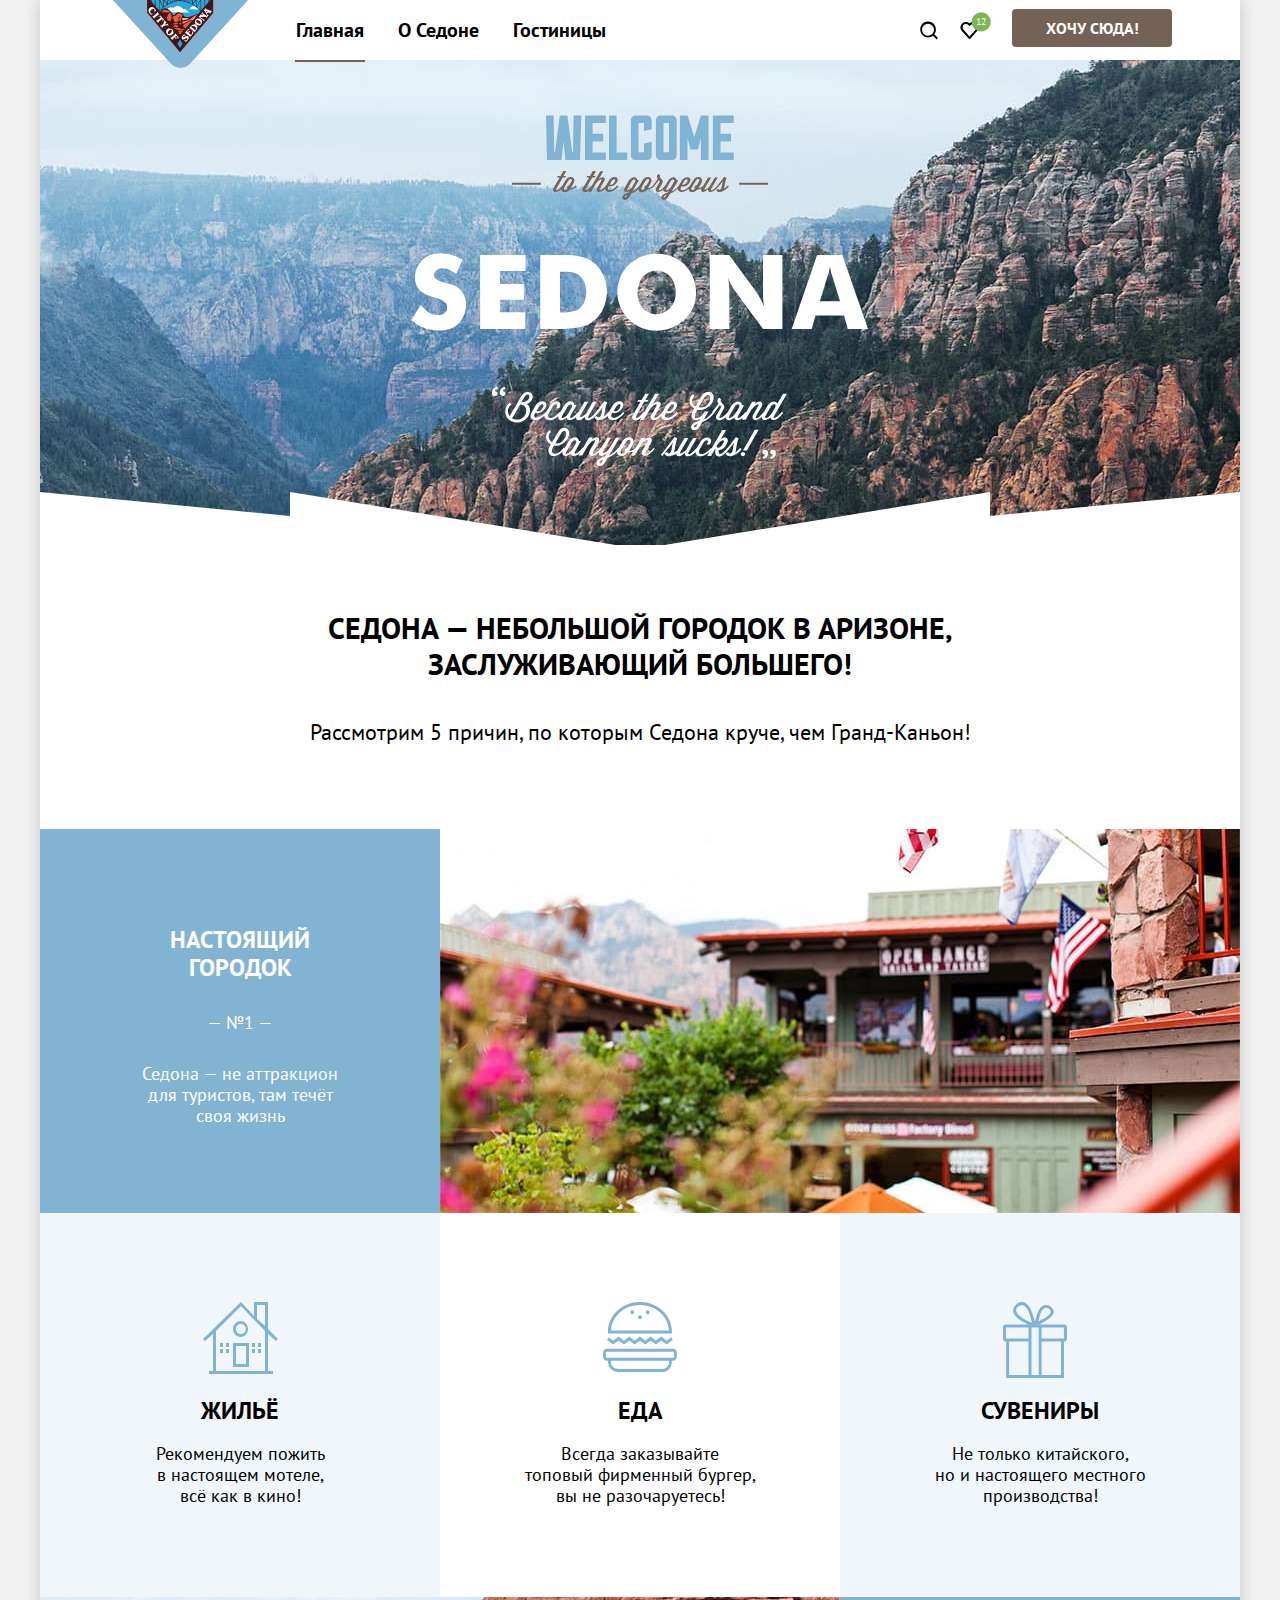
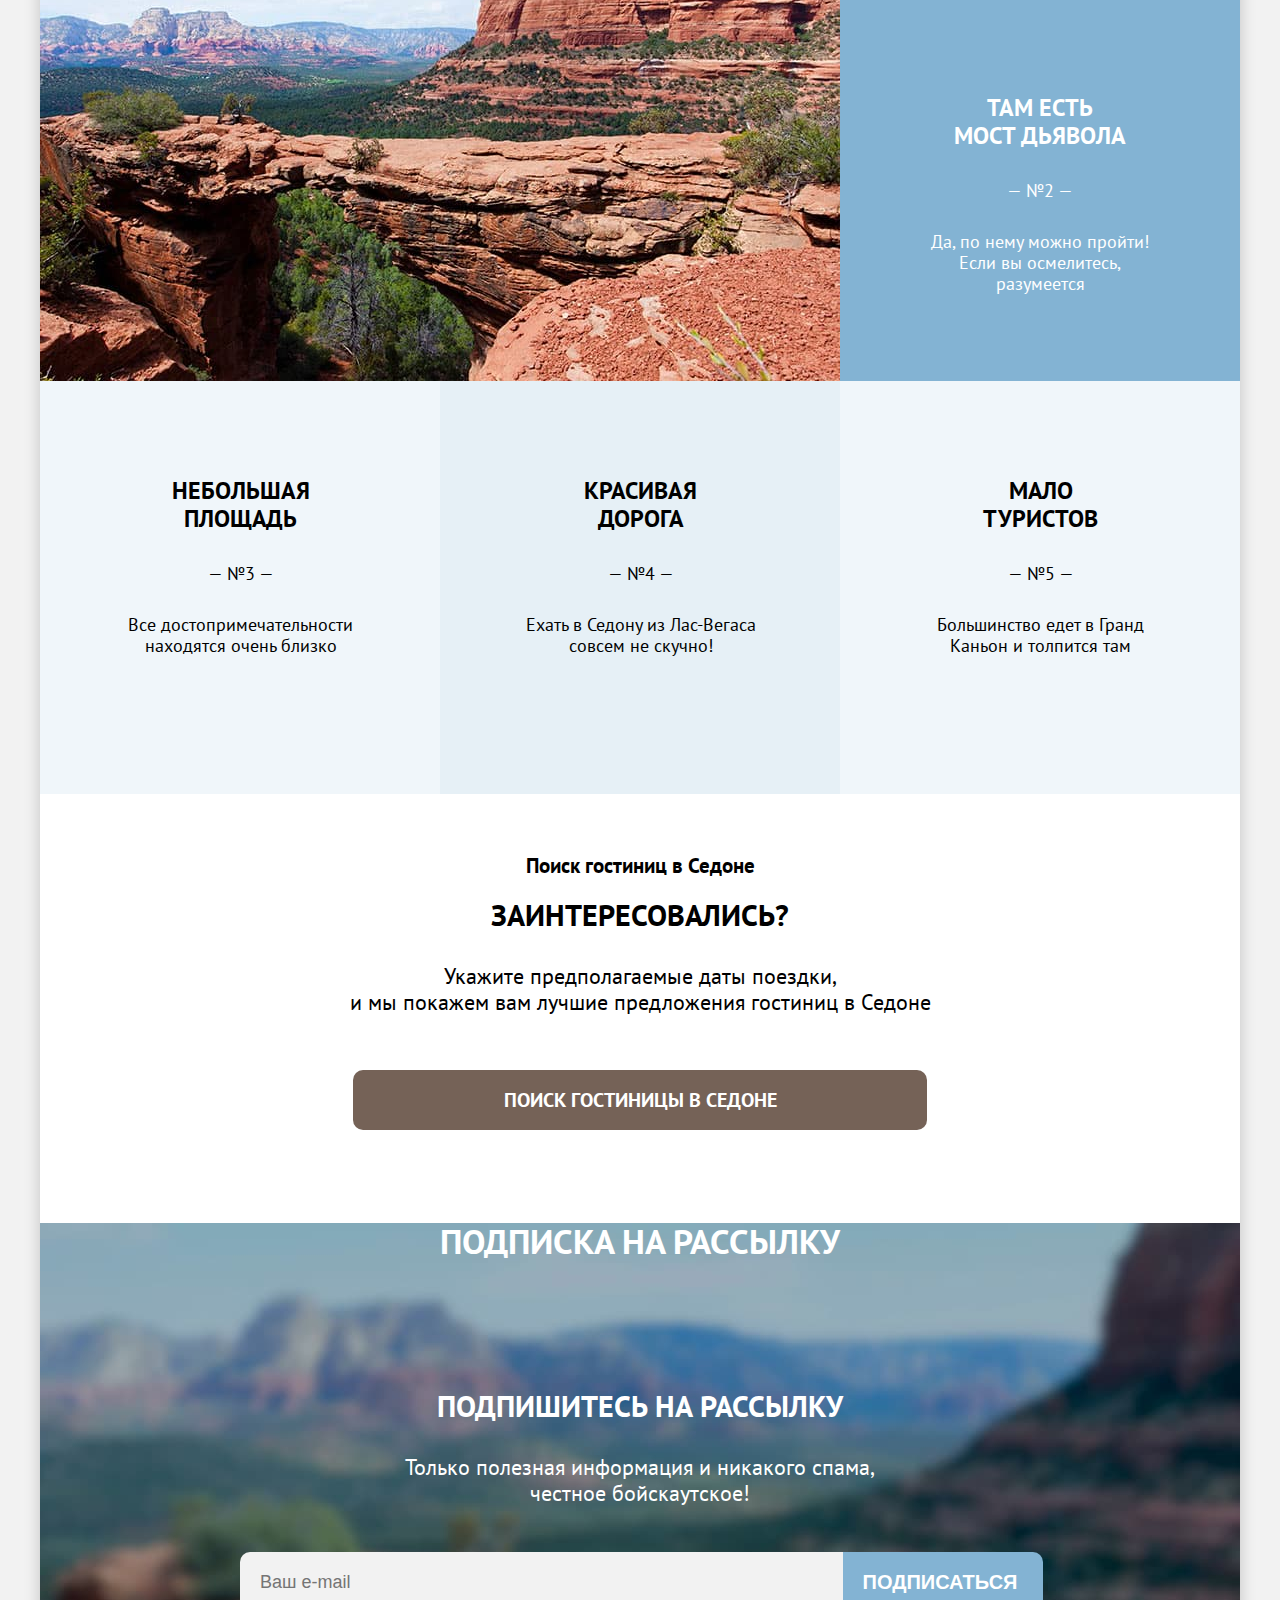
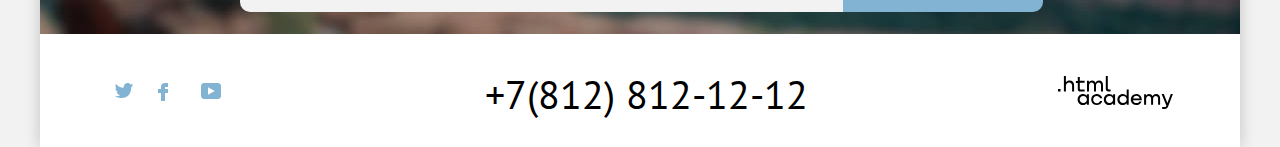
==== commit 59facc98: "Исправил формы пиксель пёрфект" ====
--- a/index.html
+++ b/index.html
@@ -34,10 +34,10 @@
                                     </ul>
                                     <ul class="navigation-list user-list">
                                         <li class="navigation-item user-item">
-                                            <a class="navigation-link user-link" href="#"><span class="visually-hidden">Поиск</span> <svg class="navigation-icon" width="20" height="19" fill="none" xmlns="http://www.w3.org/2000/svg"><path d="m19 17-3.7-3.7A8 8 0 0 0 17 8.4a8 8 0 0 0-8-8 8 8 0 1 0 5 14.4l3.6 3.8L19 17ZM9 14.7a6 6 0 0 1-6-6 6 6 0 0 1 12 0 6 6 0 0 1-6 6Z" /></svg></a>
+                                            <a class="navigation-link user-link" href="#"> <svg class="navigation-icon" width="20" height="19" fill="none" xmlns="http://www.w3.org/2000/svg"><path d="m19 17-3.7-3.7A8 8 0 0 0 17 8.4a8 8 0 0 0-8-8 8 8 0 1 0 5 14.4l3.6 3.8L19 17ZM9 14.7a6 6 0 0 1-6-6 6 6 0 0 1 12 0 6 6 0 0 1-6 6Z" /></svg></a>
                                          </li>
                                          <li class="navigation-item user-item">
-                                             <a class="navigation-link user-link" href="#"><span class="visually-hidden">Лайки</span><svg class="navigation-icon" width="19" height="17" fill="none" xmlns="http://www.w3.org/2000/svg"><path d="M9.4 17a1 1 0 0 1-.8-.4l-7-7.9A5.4 5.4 0 0 1 6 0c1.3 0 2.5.5 3.5 1.3C10.5.5 12 0 13.1 0c3 0 5.5 2.4 5.5 5.4 0 1.3-.5 2.5-1.3 3.4l-7 7.9c-.3.2-.5.3-.9.3Zm-6-9.5 6.1 6.9 6.3-7c.5-.5.7-1.2.7-2 0-1.8-1.5-3.3-3.3-3.3-1 0-2 .5-2.8 1.3-.3.3-.6.4-.9.4-.3 0-.6-.2-.8-.4A3.7 3.7 0 0 0 6 2.1a3.3 3.3 0 0 0-3.3 3.3c0 .9.3 1.6.7 2.1Z" /></svg> 
+                                             <a class="navigation-link user-link" href="#"><span class="visually-hidden"tabindex="-1">Лайки</span><svg class="navigation-icon" width="19" height="17" fill="none" xmlns="http://www.w3.org/2000/svg"><path d="M9.4 17a1 1 0 0 1-.8-.4l-7-7.9A5.4 5.4 0 0 1 6 0c1.3 0 2.5.5 3.5 1.3C10.5.5 12 0 13.1 0c3 0 5.5 2.4 5.5 5.4 0 1.3-.5 2.5-1.3 3.4l-7 7.9c-.3.2-.5.3-.9.3Zm-6-9.5 6.1 6.9 6.3-7c.5-.5.7-1.2.7-2 0-1.8-1.5-3.3-3.3-3.3-1 0-2 .5-2.8 1.3-.3.3-.6.4-.9.4-.3 0-.6-.2-.8-.4A3.7 3.7 0 0 0 6 2.1a3.3 3.3 0 0 0-3.3 3.3c0 .9.3 1.6.7 2.1Z" /></svg> 
                                              <sup class="likes-circle">12</sup></a>
                                           </li>
                                           <li class="navigation-item user-item">
@@ -65,8 +65,8 @@
             <section class="sedona-description">
                 <h3 class="visually-hidden">Седона - небольшой городок в Аризоне</h3>
                 <div class="sedona-description-title">Седона — небольшой городок в Аризоне,<br>заслуживающий большего!
-                <p class="sedona-description-benefits">Рассмотрим 5 причин, по которым Седона круче, чем Гранд-Каньон!</p>
-            </div>
+                </div>
+                    <p class="sedona-description-benefits">Рассмотрим 5 причин, по которым Седона круче, чем Гранд-Каньон!</p>
             </section>
              <!--Приимущества поездки в Седону-->  
             <section class="couses">
@@ -155,7 +155,7 @@
                         <p class="sedona-description-benefits searching-benefits">
                                 Укажите предполагаемые даты поездки,<br> и мы покажем вам лучшие предложения гостиниц в Седоне       
                         </p>
-                        <a class="button-search" href="#">ПОИСК ГОСТИНИЦЫ В СЕДОНЕ</a>
+                        <a class="buttons button-search" href="#">ПОИСК ГОСТИНИЦЫ В СЕДОНЕ</a>
                        
                     </section>
         
--- a/styles/styles.css
+++ b/styles/styles.css
@@ -118,22 +118,18 @@
 }
 .user-item {
   position: relative;
-  width: 42px;
 }
 .user-item:last-child {
   width: 160px;
-  padding: 10px 0px 10px 20px;
+  padding: 9px 11px 13px 23px;
 }
 .user-link {
-  position: absolute;
-  margin: auto;
-  line-height: 22px;
-  font-weight: 700;
-  text-align: center;
-  text-decoration: none;
-  text-transform: uppercase;
-}
-
+  padding: 30px 20px 30px 20px;
+}
+.user-item:focus {
+  border: 3px solid #83b3d3;
+  border-radius: 4px;
+}
 .button-header {
   width: 160px;
   padding: 9px 0px;
@@ -146,7 +142,7 @@
 }
 .navigation-icon {
   position: absolute;
-  top: 26px;
+  top: 0px;
   right: 0;
   bottom: 0;
   left: 0;
@@ -188,7 +184,7 @@
   padding: 0;
   margin: 0;
   position: absolute;
-  transform: translate(4px, -7px);
+  transform: translate(2px, -18px);
 }
 .navigation-link sup:active {
   opacity: 0.3;
@@ -266,7 +262,7 @@
 
 /*             НЕБОЛЬШОЕ ОПИСАНИЕ ГОРОДА                               */
 .sedona-description-title {
-  min-height: 282px;
+  min-height: auto;
   font-size: 30px;
   line-height: 36px;
   text-transform: uppercase;
@@ -321,7 +317,7 @@
 .suggestions-item {
   width: 400px;
   margin: 0 auto;
-  padding: 184px 75px 79px 75px;
+  padding: 184px 75px 60px 75px;
   text-decoration: none;
   list-style-type: none;
 }
@@ -403,7 +399,7 @@
   margin-top: 20px;
 }
 .second-list {
-  margin-bottom: 91px;
+  margin-bottom: 61px;
 }
 .deskription-2 {
   margin-top: 30px;
@@ -413,7 +409,7 @@
 
 .searching {
   margin: 0 auto;
-  margin-bottom: 105px;
+  margin-bottom: 92px;
 }
 .searching-hotel-sedona {
   margin-top: 0px;
@@ -425,6 +421,7 @@
 
 /*                 ПОДПИСКА НА РАССЫЛКУ                     */
 .subscribtion {
+  min-height: 411px;
   background: rgb(226, 200, 200);
   background-image: url(../images/background-subscribe.jpg);
   background-repeat: no-repeat;
@@ -434,6 +431,7 @@
   text-align: center;
   color: rgb(255, 255, 255);
   text-align: center;
+  margin-bottom: 5px;
 }
 
 .subscribe-main {
@@ -455,7 +453,7 @@
   line-height: 26px;
   font-weight: 400;
   text-transform: none;
-  margin-bottom: 66px;
+  margin-bottom: 55px;
 }
 .searching-button-index {
   min-width: 280px;
@@ -464,12 +462,12 @@
 .button-search {
   margin: 0 auto;
   padding: 0;
-  min-width: 575px;
-  min-height: 60px;
+  width: 280px;
+  min-height: auto;
   text-transform: uppercase;
   color: rgb(255, 255, 255);
   border-radius: 10px;
-  padding: 18px 147px;
+  padding: 12px 147px;
   margin-bottom: 93px;
   font-size: 20px;
   line-height: 36px;
@@ -495,7 +493,7 @@
   display: flex;
   margin: 0 auto;
   width: auto;
-  padding-bottom: 100px;
+  margin-bottom: 100px;
   padding-left: 200px;
 }
 .subscribtion-form {
@@ -509,11 +507,13 @@
   border: none;
   border-top-left-radius: 10px;
   border-bottom-left-radius: 10px;
-  width: 560px;
+  width: 603px;
   padding: 10px 20px;
   font-size: 18px;
   line-height: 26px;
   font-weight: 400;
+  background-color: #f2f2f2;
+  box-sizing: border-box;
 }
 .mail-form:hover {
   background: #e6e6e6;
@@ -547,6 +547,7 @@
   font-weight: 700;
   text-transform: uppercase;
   color: rgb(255, 255, 255);
+  box-sizing: border-box;
 }
 .subscribe-button:hover {
   border: none;
@@ -675,7 +676,6 @@
   margin-top: 46px;
 }
 .breadcrumps {
-  position: relative;
   display: flex;
   margin: 0;
   padding: 0;
@@ -687,24 +687,29 @@
 }
 .breadcrumps-item {
   display: block;
+  position: relative;
   list-style-type: none;
   margin-right: 26px;
 }
 
 .arrow {
+  background-image: url(../images/svg-arrow-filters.svg);
+  background-repeat: no-repeat;
+}
+.breadcrumps-item:after {
   position: absolute;
   top: 7px;
-  left: 25px;
-  right: 0;
-  bottom: 0;
+  right: -15px;
+  width: 8px;
+  height: 8px;
   width: 5px;
   height: 8px;
-
   background-image: url(../images/svg-arrow-filters.svg);
   background-repeat: no-repeat;
-}
-.breadcrumps-item:after + .arrow {
-  background-image: url(../images/svg-arrow-filters.svg);
+  content: "";
+}
+.breadcrumps-item:last-child::after {
+  content: none;
 }
 .breadcrumps-home {
   display: block;
@@ -751,6 +756,8 @@
   margin-bottom: 55px;
 }
 .hotels-filter-group {
+  max-width: 152px;
+  min-height: auto;
   text-align: start;
   margin: 0;
   padding: 0;
@@ -761,6 +768,8 @@
   margin-right: 169px;
 }
 .hotels-filter-group-2 {
+  max-width: 306px;
+  min-height: auto;
   margin-right: 61px;
 }
 .filter-infrastructure {
@@ -794,9 +803,9 @@
 }
 .range-toggle {
   position: absolute;
-  width: 25px;
+  width: 20px;
   left: 215px;
-  height: 25px;
+  height: 20px;
   background-color: rgb(255, 255, 255);
   border-radius: 5px;
   border: none;
@@ -889,8 +898,8 @@
 }
 .place-min {
   position: relative;
-  width: 20px;
-  height: 23px;
+  max-width: 20px;
+  max-height: 23px;
   font-size: 18px;
   line-height: 23px;
   color: rgb(255, 255, 255);
@@ -902,6 +911,8 @@
 }
 .place-max {
   position: relative;
+  max-width: 20px;
+  max-height: 23px;
   font-size: 18px;
   line-height: 23px;
   color: rgb(255, 255, 255);
@@ -1052,6 +1063,8 @@
 }
 .service-buttons {
   display: flex;
+  max-width: 162px;
+  min-height: auto;
   flex-direction: column;
   padding-top: 59px;
 }
@@ -1109,13 +1122,14 @@
 }
 .hotels-list {
   display: flex;
-  margin-bottom: 32px;
+  margin-bottom: 34px;
 }
 .hotels-icon {
   display: flex;
   width: 160px;
   height: 50px;
-  margin-top: 45px;
+  margin-top: 43px;
+  margin-left: 25px;
   padding: 0;
 }
 .hotels-search-buttons {
@@ -1314,7 +1328,7 @@
   font-size: 18px;
   line-height: 23px;
   text-align: center;
-  padding-left: 301px;
+  padding-left: 297px;
 }
 .pagination-options {
   width: 160px;
@@ -1329,8 +1343,8 @@
 }
 .pagination-item {
   margin-right: 8px;
-  width: 55px;
-  height: 55px;
+  min-width: 55px;
+  min-height: 55px;
   background: #83b3d3;
   border-radius: 4px;
 }
@@ -1358,7 +1372,7 @@
   color: rgb(255, 255, 255);
 }
 .pagination-buttons {
-  padding: 8px 8px;
+  padding: 8px 4px;
   border-radius: 0;
 }
 .pagination-buttons {
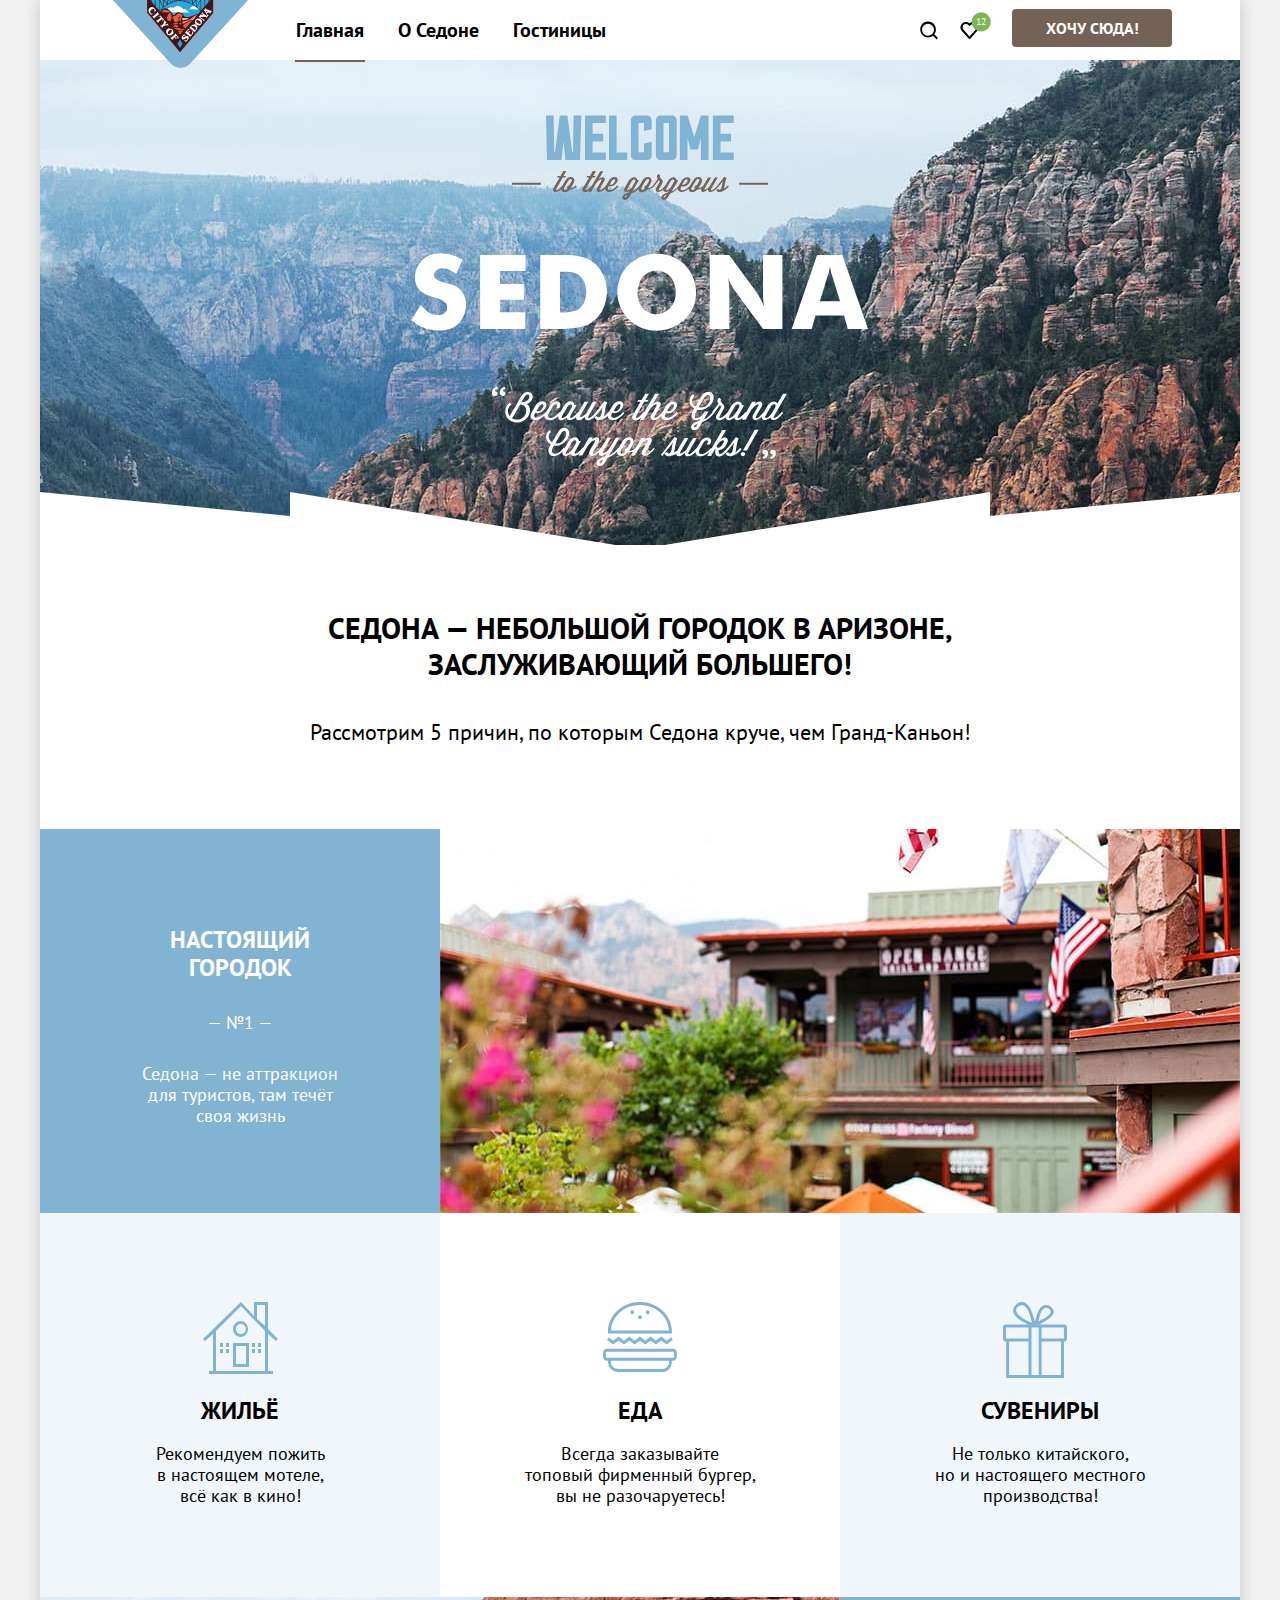
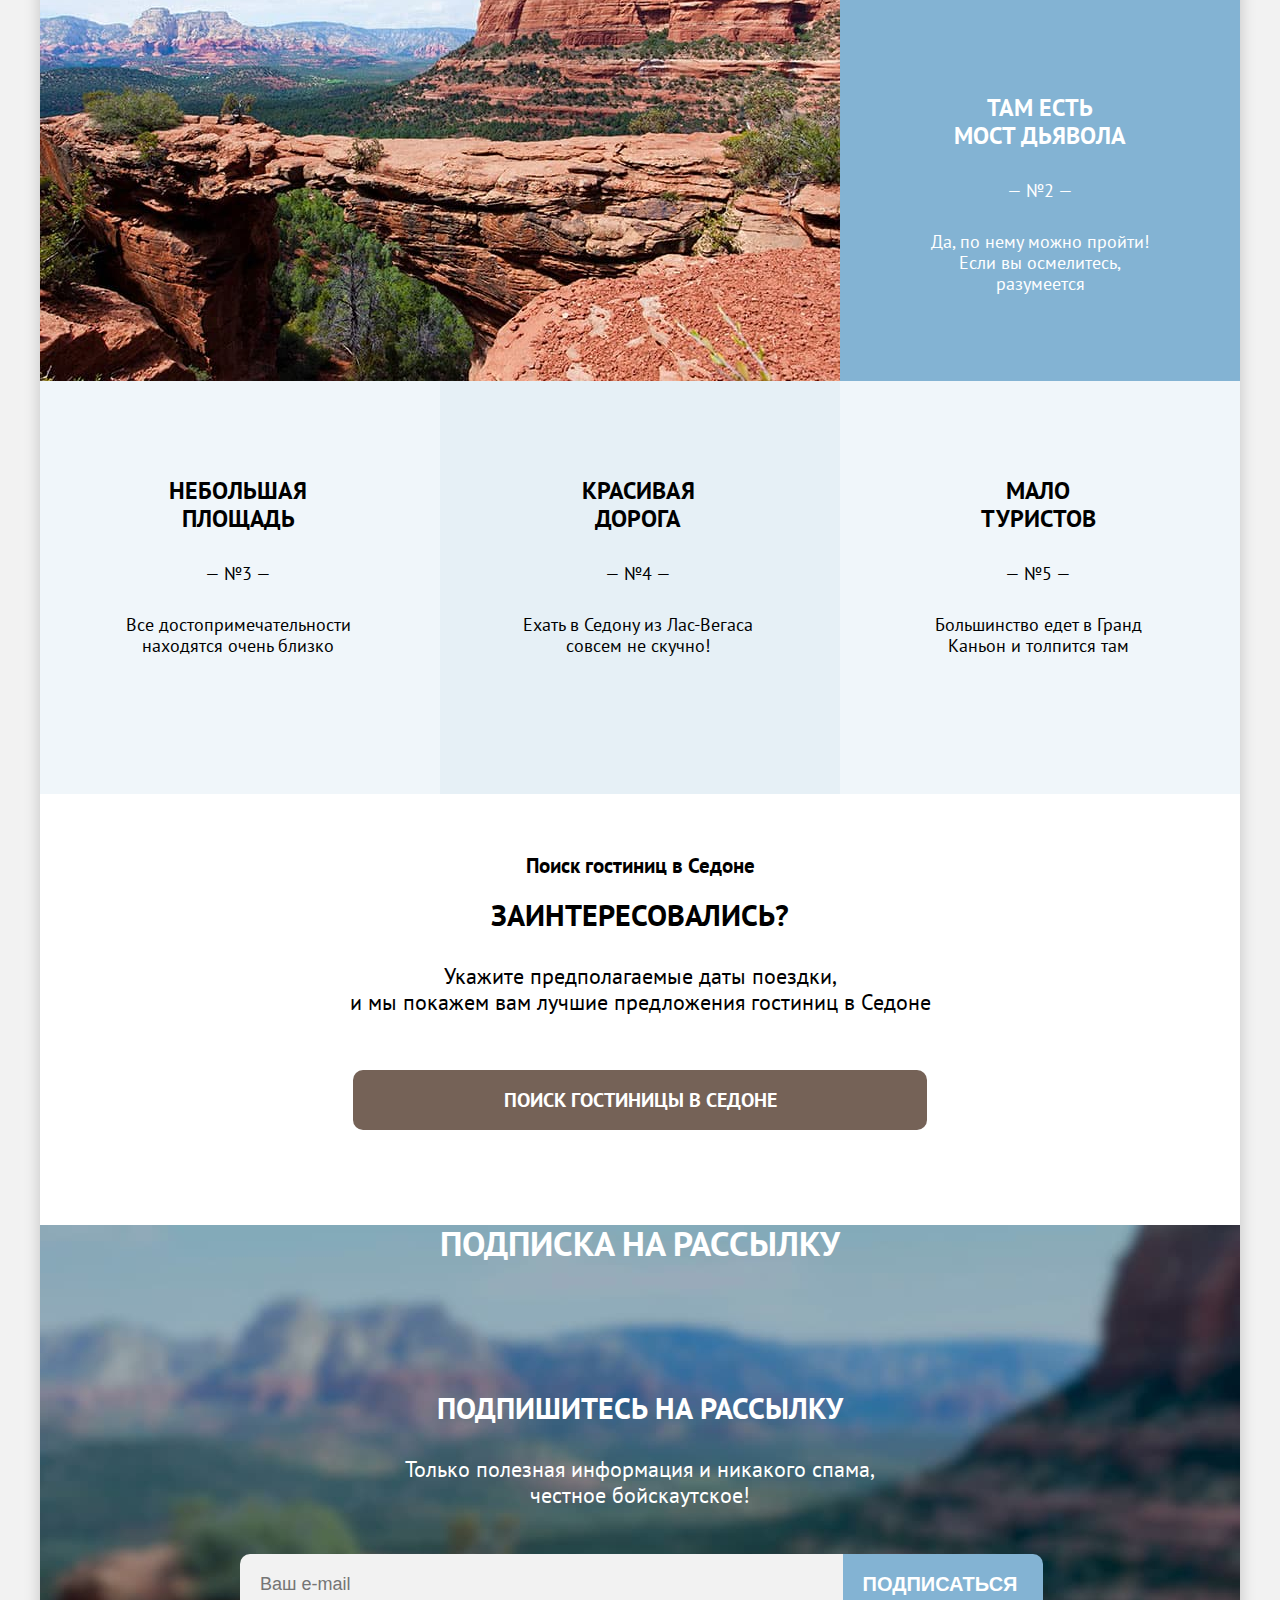
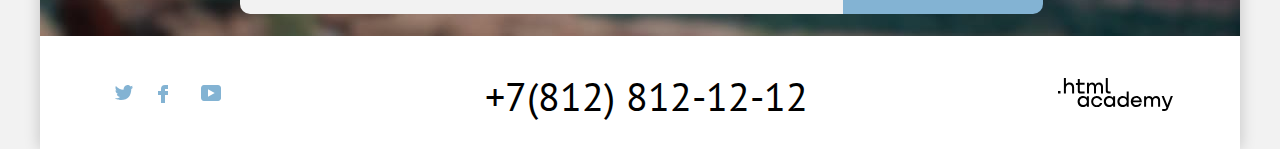
==== commit eefaf04d: "Допуск" ====
--- a/index.html
+++ b/index.html
@@ -1,279 +1,484 @@
 <!DOCTYPE html>
 <html lang="ru">
-<head>
-    <meta charset="utf-8">
+  <head>
+    <meta charset="utf-8" />
     <title>Город Sedona</title>
-    <link rel="stylesheet" href="./styles/styles.css">
-    <link rel="shortcut icon" type="image/png" href="favicon.svg"/>
-</head>
-
-<body>
-<div class="visually-hidden"><h1>Город Sedona</h1></div>
-<div class="wrapper shadow-wrapper">  
-
-                            <!--Шапка-->
-                            <header class="page-header">
-                                <nav class="navigation">
-                      
-                                    <a class="navigation-logo-link" href="index.html">  
-                                    <img class="navigation-logo-sedona" src="./images/logo-sedona.svg" width="139" height="70" alt="Логотип города Седона" >   
-                                     </a>
-                       
-                    
-                                    <ul class="navigation-list">
-                                        <li class="navigation-item ">
-                                            <a class="navigation-link current-link" >Главная</a>
-                                        </li> 
-                                        <li class="navigation-item ">  
-                                             <a class="navigation-link" href="about-sedona.html">О Седоне</a>
-                                        </li>
-                                         <li class="navigation-item">
-                                                <a class="navigation-link" href="catalog.html">Гостиницы</a>
-                                        </li>
-                                        
-                                    </ul>
-                                    <ul class="navigation-list user-list">
-                                        <li class="navigation-item user-item">
-                                            <a class="navigation-link user-link" href="#"> <svg class="navigation-icon" width="20" height="19" fill="none" xmlns="http://www.w3.org/2000/svg"><path d="m19 17-3.7-3.7A8 8 0 0 0 17 8.4a8 8 0 0 0-8-8 8 8 0 1 0 5 14.4l3.6 3.8L19 17ZM9 14.7a6 6 0 0 1-6-6 6 6 0 0 1 12 0 6 6 0 0 1-6 6Z" /></svg></a>
-                                         </li>
-                                         <li class="navigation-item user-item">
-                                             <a class="navigation-link user-link" href="#"><span class="visually-hidden"tabindex="-1">Лайки</span><svg class="navigation-icon" width="19" height="17" fill="none" xmlns="http://www.w3.org/2000/svg"><path d="M9.4 17a1 1 0 0 1-.8-.4l-7-7.9A5.4 5.4 0 0 1 6 0c1.3 0 2.5.5 3.5 1.3C10.5.5 12 0 13.1 0c3 0 5.5 2.4 5.5 5.4 0 1.3-.5 2.5-1.3 3.4l-7 7.9c-.3.2-.5.3-.9.3Zm-6-9.5 6.1 6.9 6.3-7c.5-.5.7-1.2.7-2 0-1.8-1.5-3.3-3.3-3.3-1 0-2 .5-2.8 1.3-.3.3-.6.4-.9.4-.3 0-.6-.2-.8-.4A3.7 3.7 0 0 0 6 2.1a3.3 3.3 0 0 0-3.3 3.3c0 .9.3 1.6.7 2.1Z" /></svg> 
-                                             <sup class="likes-circle">12</sup></a>
-                                          </li>
-                                          <li class="navigation-item user-item">
-                                             <a class="navigation-link button-header" href="">ХОЧУ СЮДА!</a>
-                                          </li>
-                                </ul>
-                            </nav>
-                        </header> 
-        <!--MAIN!-->
-    <main class="index-main">
-         <section class="main-logo">
-                <h2 class="visually-hidden">Добро пожаловать в Седону</h2>
-                   <svg class="title-logo-sedona"  width="458" height="352" viewBox="0 0 458 352" fill="none" xmlns="http://www.w3.org/2000/svg">
-                        <path d="M152.3 56.1L149.5 61H146.8L145.9 62.4H148.7L142.6 72.8C141.3 75 142.2 77 144.7 77C146.5 77 148.4 75.7 150.3 73.9C150.3 77.7 155.6 78.4 158.9 74.4H159.6C161.4 74.4 164.2 73.3 165.8 71.5C165.6 71.1 165.1 70.6 164.7 70.5L164.5 70.7C163.1 72.2 161.5 72.9 159.9 72.9L162.7 68.1C164.5 65 162.8 62 160 62C157.7 62 155.9 62.9 154.1 65.9L152.6 68.5L151.4 70.6L151.2 70.8C149 73.3 146.9 75.3 145.6 75.3C144.9 75.3 144.6 74.8 145.3 73.7L151.8 62.5H154.3L155 61H152.5L155.3 56.1H152.3ZM159.8 63.9C160.8 64 161.2 65.2 160.2 66.9L158 70.6H157.9C156.9 70.6 156.1 71.4 156.1 72.4C156.1 72.8 156.2 73.1 156.4 73.4V73.5C155 75.9 151.5 75.5 153.3 72.4L155.6 68.5L157.1 66.1C158 64.5 159.1 63.9 159.8 63.9ZM181.8 56.1L179 61H176.3L175.4 62.4H178.2L172 72.8C170.7 75 171.6 77 174.1 77C175.3 77 176.6 76.4 178 75.4L177.2 76.7H180.2L184.8 68.8C189.4 63 191.5 63.8 190.2 66L186.3 72.7C185 74.9 185.9 76.9 188.4 76.9C190.2 76.9 192.2 75.5 194.1 73.7C194.2 75.6 195.8 76.9 198.2 76.9C201.6 76.9 205 74.3 207.5 71.4C207.3 71 206.8 70.5 206.4 70.4L206.2 70.6C204 73.1 201.2 75.1 199.1 75.1C197.2 75.1 196.1 74 197.5 71.5L197.8 71C199.7 71.8 203.4 71.4 205.7 67.6L206.1 66.9C207.7 64.1 206.2 62.1 203.7 62.1C201.3 62.1 199.3 63.4 198 65.5L195.1 70.5L194.9 70.7C192.7 73.2 190.6 75.2 189.3 75.2C188.6 75.2 188.3 74.7 188.9 73.6L193.3 66.1C194.6 63.8 193.4 62.2 191.7 62.2C190.4 62.2 189 62.9 187.5 64.5L192.3 56.2H189.3L180.9 70.6L180.7 70.8C178.5 73.3 176.4 75.3 175.1 75.3C174.4 75.3 174.1 74.8 174.8 73.7L181.3 62.5H183.8L184.7 61.1H182.2L185 56.2L181.8 56.1ZM203.1 64.3C204.1 64.2 204.6 65.2 203.6 66.9L203.2 67.6C201.8 70 199.8 70 198.7 69.6L200.6 66.2C201.3 65 202.3 64.4 203.1 64.3ZM247.4 58.9C245.7 60.4 245.5 62.1 246.6 63.5L246.9 63.8C245.6 65.7 243.8 68.2 241.8 70.5L241.6 70.7C240.2 72.2 238.6 72.9 237 72.9L239.8 68.1C241.6 65 239.9 62 237.1 62C234.8 62 233 62.9 231.2 65.9L229.7 68.5L228.5 70.6L228.3 70.8C225.8 73.6 223.7 75.5 221.3 76.5L228.1 65.1H226.3C226.3 63.9 225 62.2 223.1 62.2C221.5 62.2 219.2 63.5 217.9 65.6L213.7 72.8C212.4 75 213.3 77 215.8 77C216.6 77 217.7 76.6 218.7 76L217.9 77.4C213.8 78.6 211.3 80.3 211.3 82.5C211.3 85.4 215.7 86 217.9 82.3L220.2 78.4C222.6 77.7 225 76.3 227.4 73.9C227.4 77.7 232.7 78.5 236 74.4H236.7C238.5 74.4 241.3 73.3 242.9 71.5C244.3 69.8 245.5 68.3 247.9 65.1L248.3 65.6C248.7 66.1 248.8 66.7 248.5 67.3L245.3 72.8C244 75 244.9 77 247.4 77C248.9 77 250.6 76 252.2 74.6C252.1 76 253.1 77 254.8 77C255.6 77 256.7 76.6 257.7 76L256.9 77.4C252.8 78.6 250.3 80.3 250.3 82.5C250.3 85.4 254.7 86 256.9 82.3L259.2 78.4C261.7 77.6 264.1 76.2 266.6 73.8C266.7 75.7 268.3 77 270.7 77C273.2 77 275.6 75.6 277.7 73.8C277.6 77.7 283 78.5 286.3 74.4H287C287.9 74.4 289.2 74.1 290.4 73.5C289.6 75.6 290.3 77 292.1 77C293.8 77 295.6 75.5 297.1 74.1C296.8 75.7 297.8 77 299.7 77C302.2 77 305.1 74.4 307.6 71.5C309.3 69.5 310.8 67.5 311.9 66.1C310.7 69.2 311.3 74.8 308.5 74.8C307.5 74.8 307.1 73.7 307.1 73.7L305.2 74.7C305.2 74.7 305.8 77.1 308.5 77.1C308.8 77.1 309.1 77.1 309.3 77H309.4C312.5 76.6 315.5 74.2 317.8 71.6C317.6 71.1 317.1 70.7 316.7 70.6L316.5 70.8C315.4 72 314.2 73.1 312.9 74C313.9 71.2 313.7 66.8 315.5 63L313.2 61.8C312 63.5 309.2 67.4 306.5 70.5L306.3 70.7C304.1 73.2 302 75.2 300.7 75.2C300 75.2 299.7 74.7 300.4 73.6L306.8 62.4H303.8L298.4 71.7C296.1 73.8 294.3 74.9 293.8 74.7C293 74.4 293.8 73.3 294.2 72.6L300.1 62.4H297.1L292.4 70.5L292.2 70.7C290.8 72.2 289.2 72.9 287.6 72.9L290.4 68.1C292.2 65 290.5 62 287.7 62C285.4 62 283.6 62.9 281.8 65.9L280.3 68.5L279.1 70.6L278.9 70.8C276.7 73.3 273.9 75.3 271.8 75.3C269.9 75.3 268.8 74.2 270.2 71.7L270.5 71.2C272.4 72 276.1 71.6 278.4 67.8L278.8 67.1C280.4 64.3 278.9 62.3 276.4 62.3C274 62.3 272 63.6 270.7 65.7L267.8 70.7L267.6 70.9C265.1 73.7 263 75.6 260.6 76.6L267.4 65.2H265.6C265.6 64 264.3 62.3 262.4 62.3C260.8 62.3 258.5 63.6 257.2 65.7L254.3 70.6L254.1 70.8C251.9 73.3 249.8 75.3 248.5 75.3C247.8 75.3 247.5 74.8 248.2 73.7L251.2 68.5C252.2 66.7 251.8 65.6 250.8 64.5L249.1 62.5C248.7 62 248.7 61.4 249.3 60.8L247.4 58.9ZM237.1 63.9C238.1 64 238.6 65.2 237.5 66.9L235.3 70.6H235.2C234.2 70.6 233.4 71.4 233.4 72.4C233.4 72.8 233.5 73.1 233.7 73.4V73.5C232.3 75.9 228.8 75.5 230.6 72.4L232.9 68.5L234.4 66.1C235.3 64.5 236.3 63.9 237.1 63.9ZM287.3 63.9C288.3 64 288.8 65.2 287.7 66.9L285.5 70.6H285.4C284.4 70.6 283.6 71.4 283.6 72.4C283.6 72.8 283.7 73.1 283.9 73.4V73.5C282.5 75.9 279 75.5 280.8 72.4L283.1 68.5L284.6 66.1C285.4 64.5 286.5 63.9 287.3 63.9ZM275.6 64.3C276.6 64.2 277.1 65.2 276.1 66.9L275.7 67.6C274.2 70 272.3 70 271.2 69.6L273.1 66.2C273.8 65 274.8 64.4 275.6 64.3ZM223.2 64.5C224.2 64.5 224.9 65.4 224 66.9L221.7 70.9C219.9 73.8 218 75.2 216.8 75.2C216.1 75.2 215.8 74.7 216.5 73.6L220.7 66.3C221.4 65.1 222.4 64.5 223.2 64.5ZM262.1 64.5C263.1 64.5 263.8 65.4 262.9 66.9L260.6 70.9C258.8 73.8 256.9 75.2 255.7 75.2C255 75.2 254.7 74.7 255.4 73.6L259.6 66.3C260.3 65.1 261.3 64.5 262.1 64.5ZM216.8 79.4L215.4 81.8C214.8 82.9 213.7 82.7 213.7 81.9C213.7 81.2 214.5 80.3 216.8 79.4ZM255.7 79.4L254.3 81.8C253.7 82.9 252.6 82.7 252.6 81.9C252.7 81.2 253.4 80.3 255.7 79.4ZM101 67.8H129.9V69.7H101V67.8ZM328.1 67.8H357V69.7H328.1V67.8Z" fill="#766458"/>
-                        <path d="M322.7 37.4V45.1H301.9V0.400002H322.7V8H309.5V18.8H320V26.5H309.5V37.4H322.7ZM289.9 0.400002H297.5V45.1H289.9V23.1L286.9 34.5H279.5L276.5 23.1V45.1H268.9V0.400002H276.5L283.3 22L289.9 0.400002ZM258 8H252.5V37.3H258V8ZM261 0.400002C263.5 0.400002 265.7 2.5 265.7 5.1V40.4C265.7 43 263.5 45.1 261 45.1H249.6C247 45.1 244.9 42.9 244.9 40.4V5.1C244.9 2.5 247 0.400002 249.6 0.400002H261ZM233 28.6L240.7 26.8V40.4C240.7 43 238.5 45.1 236 45.1H224.6C222 45.1 219.9 42.9 219.9 40.4V5.1C219.9 2.5 222 0.400002 224.6 0.400002H236C238.5 0.400002 240.7 2.5 240.7 5.1V14.2L233 16V8H227.5V37.3H233V28.6ZM216.2 37.4V45.1H198V0.400002H205.6V37.4H216.2ZM194.8 37.4V45.1H174V0.400002H194.8V8H181.6V18.8H192.1V26.5H181.6V37.4H194.8ZM162.6 0.400002H170.3L169 45.1H154.5L152.5 26.6L150.5 45.1H136L135 0.400002H142.6L143.2 37.4H144L148.8 0.400002H156.4L161.3 37.4H162.1L162.6 0.400002Z" fill="#81B3D3"/>
-                        <path d="M380.7 213.9L406.1 139.9H431.3L457 213.9H436.8L433.1 200.5H404.5L400.7 213.9H380.7ZM416.4 161.8L408.9 186.3H429L421.5 161.8C421.1 160.6 420.7 159.4 420.3 158.2C420 156.9 419.7 155.7 419.5 154.4C419.3 153.9 419.2 153.5 419.2 153.1C419.1 152.6 419 152.2 419 151.8C418.9 152.2 418.8 152.6 418.7 153.1C418.6 153.5 418.5 153.9 418.5 154.4C418.4 154.6 418.4 154.7 418.4 154.9C418.4 155 418.4 155.1 418.3 155.2C418.1 156.3 417.8 157.5 417.5 158.6C417 159.6 416.7 160.7 416.4 161.8ZM298.7 213.9V139.9H318.2L346.1 177.9C346.8 179 347.5 180.2 348.1 181.4C348.8 182.6 349.5 183.8 350.1 185L351.5 188C352 189 352.4 190 352.9 190.9C352.8 190.1 352.7 189.3 352.6 188.5C352.5 187.7 352.4 186.9 352.4 186.1C352.2 184.5 352.1 182.9 352.1 181.3C352 179.6 352 178 352 176.3V140H371.4V214H352L323.9 175.8C323.1 174.9 322.4 173.8 321.7 172.5C321 171.2 320.3 169.8 319.7 168.4C319.3 167.4 318.8 166.5 318.3 165.5C317.9 164.6 317.6 163.6 317.1 162.7C317.5 165.1 317.8 167.5 318 170C318.2 172.5 318.3 175 318.3 177.4V213.9H298.7ZM210.7 159C214.3 152.4 219.2 147.4 225.6 143.9C232 140.4 238.6 138.7 245.5 138.7C246.4 138.7 247.4 138.7 248.3 138.8C249.3 138.9 250.3 139 251.2 139C254.1 139.4 256.9 140.1 259.7 141.1C262.6 142.1 265.3 143.4 267.8 145C273.3 148.6 277.6 153.3 280.6 159.3C283.6 165.2 285.1 171.3 285.1 177.8C285.1 178.6 285.1 179.4 285 180.2C285 181 284.9 181.7 284.8 182.5C284.6 184.2 284.3 185.8 283.9 187.4C283.5 189 283 190.5 282.4 192C279.1 199.5 274.1 205.4 267.2 209.5C260.3 213.6 253.1 215.7 245.5 215.7C245 215.7 244.4 215.7 243.9 215.6H242.4C239.7 215.4 237.1 214.9 234.5 214.2C231.9 213.5 229.4 212.5 227.1 211.3C220.6 207.9 215.5 203.1 211.8 196.8C208.1 190.5 206.2 183.9 206.2 177.1C206.2 176.1 206.2 175.1 206.3 174.1C206.4 173.1 206.5 172 206.8 171C207.2 169 207.7 166.9 208.4 165C208.8 162.8 209.7 160.9 210.7 159ZM263.5 185.6C263.7 184.8 263.9 184 264.1 183.2C264.3 182.3 264.5 181.5 264.6 180.6C264.7 180.1 264.7 179.5 264.7 179C264.8 178.5 264.8 178 264.8 177.5C264.8 177 264.8 176.6 264.7 176.1V174.7C264.3 171.4 263.3 168.2 261.7 165.1C260.1 162 257.8 159.6 255 157.9C254.2 157.5 253.5 157.2 252.7 156.9C251.9 156.6 251.2 156.3 250.4 156.1C249.6 155.9 248.9 155.8 248.1 155.8C247.3 155.6 246.6 155.6 245.8 155.6C241.9 155.6 238.2 156.8 234.9 159.3C231.6 161.8 229.2 165.1 227.9 169.2L227.7 169.7V170.2C227.5 170.9 227.3 171.7 227.1 172.4C226.9 173.1 226.8 173.8 226.6 174.6L226.4 176.2V178.6C226.4 178.8 226.4 179.1 226.5 179.4C226.7 183.5 228 187.4 230.2 191.1C232.5 194.7 235.7 197.1 239.7 198.3L241.1 198.8C241.6 198.9 242.1 199 242.6 199L244 199.2H245.4C249.5 199.2 253.2 198 256.4 195.6C259.7 193 262.1 189.7 263.5 185.6ZM181.4 207C177.8 209.5 173.8 211.2 169.6 212.1C165.4 213 161 213.6 156.7 213.8C155.5 213.9 154.2 213.9 153 213.9H129.2V139.9H154.3C155.5 139.9 156.7 139.9 157.9 140C162.1 140.2 166.2 140.8 170.2 141.7C174.3 142.6 178.1 144.4 181.5 146.8C185.8 149.8 189.2 153.8 191.6 158.8C194 163.8 195.4 168.9 195.7 174.1C195.8 174.6 195.8 175 195.8 175.5V178.4C195.6 183.9 194.3 189.2 191.9 194.3C189.5 199.4 185.9 203.7 181.4 207ZM149 197.3C149.2 197.3 149.5 197.3 149.7 197.4H150.5C150.8 197.4 151.1 197.4 151.3 197.5H154.4C155.3 197.4 156.1 197.3 156.8 197.3C158.8 197.1 160.8 196.8 162.7 196.3C164.6 195.8 166.4 194.9 167.9 193.9C170.4 192.1 172.2 189.7 173.4 186.7C174.6 183.6 175.3 180.4 175.3 177.1V176.2C175.3 175.9 175.3 175.6 175.2 175.3C175 172.4 174.3 169.5 173.1 166.8C171.9 164 170.2 161.8 168 160.2C166.4 158.9 164.5 158 162.5 157.5C160.5 157 158.5 156.8 156.5 156.7H149V197.3ZM69.1 213.9V139.9H114.5V156H88.9V169H112.9V184.8H88.9V197.3H114.4V213.9H69.1ZM9.70005 190.1C9.80005 190.2 9.80005 190.3 9.80005 190.3C9.90005 190.3 10 190.3 10 190.4C12.1 192.7 14.5 194.9 17.1 196.9C19.7001 198.8 22.8001 199.9 26.2001 200C26.3001 200 26.4 200 26.4 200.1H26.7001C26.8001 200.1 26.9 200.1 26.9 200.2H28.2001C28.6 200.1 28.9001 200 29.2001 200C30.4001 199.8 31.6 199.3 32.7001 198.6C33.9001 197.9 34.8001 197.1 35.4001 196L35.6 195.5L35.8 195C36 194.5 36.1 194 36.1 193.5C36.2 193 36.2001 192.6 36.2001 192.2C36.2001 190.1 35.3001 188.4 33.4001 187C31.7001 185.6 29.7001 184.4 27.6 183.6C26.8001 183.3 26 183.1 25.2001 182.9C24.5 182.7 23.7001 182.5 23 182.3H22.8C22.7 182.2 22.6 182.2 22.6 182.2C18.8001 181.3 15.2 179.8 11.9 177.8C8.60005 175.7 6.30005 172.7 5.00005 168.9C4.80005 168.1 4.50005 167.3 4.30005 166.5C4.10005 165.6 4.00005 164.7 4.00005 163.8C4.00005 163.7 4.00005 163.4 4.00005 163.2V160.4C4.10005 159.8 4.20005 159.2 4.30005 158.5C4.50005 156.9 4.90005 155.4 5.50005 153.9C6.00005 152.4 6.70005 151 7.60005 149.7C10.1 145.6 13.3 142.7 17.1 140.9C21 139.1 25.2001 138.2 29.4 138.2C30.4 138.2 31.4001 138.3 32.4001 138.4C33.5 138.5 34.6001 138.6 35.7001 138.7C38.5 139.2 41.3001 140 43.9001 141C46.7001 142.1 49.2 143.4 51.6 144.8L45.2001 159.1C43.1001 157.6 40.9 156.2 38.6 155C36.3 153.8 33.8 153.3 31.1 153.3H30.2001C28.4001 153.5 26.8001 154.3 25.2001 155.7C23.7001 157 22.9 158.4 22.9 160V160.7C23 160.9 23.1 161.2 23.2001 161.4C23.4001 161.9 23.6 162.4 24 162.9C24.4 163.4 24.8 163.8 25.3 164.2C26.2 164.9 27.4 165.6 29 166.2C30.6 166.7 32.3 167.3 34.1 167.8C35.6 168.2 37 168.6 38.4001 169C39.8001 169.3 41 169.6 41.9001 169.9C46.2001 171.4 49.5 174 51.7001 177.7C53.9001 181.3 55 185.1 55.1 189.1V189.7C55.1 190.2 55.1 190.6 55 191.1V192.4C54.5 196.4 53.2 200.3 51.1 203.9C49 207.5 46.2 210.3 42.6 212.3C41.3 212.9 39.9001 213.5 38.5 213.9C37.1 214.3 35.7001 214.6 34.3 214.9C33.2001 215.1 32 215.3 30.8 215.4C29.7 215.6 28.6 215.6 27.4 215.6H26C21.4 215.4 16.8 214.4 12.3 212.6C7.80005 210.7 3.80005 208.1 0.300049 204.9L9.70005 190.1ZM351.3 337.2C351.3 336.9 351.4 336.6 351.5 336.3C351.6 336 351.8 335.7 352 335.5C352.2 335.3 352.5 335.1 352.8 334.9C353.1 334.8 353.5 334.7 353.9 334.7C354.4 334.7 354.8 334.8 355.2 335C355.6 335.2 356 335.4 356.3 335.7C356.5 336 356.7 336.3 356.9 336.7C357 337.1 357.1 337.5 357.1 338C357.1 338.9 356.9 339.6 356.6 340.4C356.3 341.1 355.9 341.8 355.3 342.3C355 342.6 354.8 342.8 354.5 343C354.2 343.2 353.9 343.4 353.6 343.5C353.3 343.6 353.1 343.8 352.9 343.9C352.8 344 352.7 344 352.5 344.1L351.1 342.1C351.3 342 351.6 341.9 351.9 341.7C352.2 341.6 352.5 341.4 352.8 341.2C353.1 341 353.3 340.7 353.5 340.4C353.7 340.1 353.8 339.8 353.8 339.4C353.2 339.4 352.6 339.2 352.1 338.8C351.5 338.5 351.3 338 351.3 337.2ZM359.1 337.2C359.1 336.9 359.2 336.6 359.3 336.3C359.4 336 359.6 335.7 359.8 335.5C360 335.3 360.3 335.1 360.6 334.9C360.9 334.8 361.3 334.7 361.7 334.7C362.2 334.7 362.6 334.8 363 335C363.4 335.2 363.8 335.4 364.1 335.7C364.3 336 364.5 336.3 364.7 336.7C364.8 337.1 364.9 337.5 364.9 338C364.9 338.8 364.8 339.6 364.4 340.4C364.1 341.1 363.7 341.8 363.1 342.3C362.8 342.6 362.6 342.8 362.3 343C362 343.2 361.7 343.4 361.4 343.5C361.1 343.6 360.9 343.8 360.7 343.9C360.6 344 360.5 344 360.3 344.1L359 342.1C359.2 342 359.5 341.9 359.8 341.7C360.1 341.6 360.4 341.4 360.7 341.2C361 341 361.2 340.7 361.4 340.4C361.6 340.1 361.7 339.8 361.7 339.4C361.1 339.4 360.5 339.2 360 338.8C359.3 338.5 359.1 338 359.1 337.2ZM94.5 278.5C94.5 278.8 94.4 279.1 94.3 279.4C94.2001 279.7 94 280 93.8 280.2C93.3 280.7 92.6 281 91.9 281C91.5 281 91 280.9 90.6 280.7C90.2 280.5 89.8 280.3 89.5 280C89.2 279.7 89 279.3 88.9 279C88.8 278.6 88.7 278.2 88.7 277.7C88.7 276.8 88.9 276.1 89.2 275.3C89.5 274.6 89.9 273.9 90.5 273.4C90.8 273.1 91 272.9 91.3 272.7C91.6001 272.5 91.9 272.3 92.2 272.2C92.5 272.1 92.7001 271.9 92.9 271.8C93.1 271.7 93.2001 271.7 93.3 271.6L94.6 273.6C94.3 273.7 94 273.8 93.8 274C93.5 274.1 93.2001 274.3 92.9 274.5C92.6 274.7 92.4 275 92.2 275.3C92 275.6 91.9 275.9 91.9 276.3C92.6 276.3 93.1 276.5 93.6 276.9C94.3 277.3 94.5 277.8 94.5 278.5ZM86.7 278.5C86.7 279.1 86.5 279.7 86 280.2C85.8 280.4 85.5 280.6 85.2 280.8C84.9 280.9 84.5 281 84.1 281C83.7 281 83.2001 280.9 82.8 280.7C82.4 280.5 82 280.3 81.7 280C81.4 279.7 81.2 279.3 81.1 279C81 278.6 80.9 278.2 80.9 277.7C80.9 276.8 81.1 276.1 81.4 275.3C81.7001 274.6 82.1 273.9 82.7 273.4C82.9 273.2 83.2 272.9 83.5 272.7C83.8 272.5 84.1 272.3 84.4 272.2C84.7001 272.1 84.9 271.9 85.1 271.8C85.3 271.7 85.4 271.7 85.5 271.6L86.8 273.6C86.6001 273.7 86.3 273.8 86 274C85.7 274.1 85.4 274.3 85.1 274.5C84.8 274.7 84.6 275 84.4 275.3C84.2001 275.6 84.1 275.9 84.1 276.3C84.8 276.3 85.3 276.5 85.8 276.9C86.4 277.3 86.7 277.8 86.7 278.5ZM332 335.4H335.8L347.6 314.8H343.8L332 335.4ZM331.9 336.9C330.7 336.9 329.7 337.9 329.7 339.1C329.7 340.3 330.6 341.3 331.9 341.3C333.1 341.3 334.1 340.4 334.1 339.1C334.1 337.8 333.1 336.9 331.9 336.9ZM305.5 331.4L306.6 329.5C311 323.4 313.9 325.1 312.6 327.4L310.8 330.5C309.7 332.4 306.3 333.8 305.5 331.4ZM330.6 334.3C330.4 333.7 329.7 333.1 329.2 333L328.9 333.3C327.6 334.9 326 336.2 324.4 337.4C325.6 333.8 325.3 328.3 327.7 323.4L324.9 321.9C323.3 324 319.9 329 316.5 333L316.2 333.3C313.5 336.5 310.8 339 309.2 339C308.4 339 307.6 338.2 307.6 336.5V334.9C310.3 335.2 313.1 333.5 314.8 330.4L315.8 328.7C319.3 322.7 313.6 320.7 309.7 324.2L315.1 314.9H311.3L300.5 333.6C300.3 333.4 300.1 333.3 299.8 333.1L299.5 333.4C296.8 336.6 293.3 339.1 290.6 339.1C288.3 339.1 286.9 337.6 288.6 334.6L292.5 327.8C294.7 324.1 298.5 324.7 296.3 328.6L295.8 329.5H298.9L299.4 328.6C301.4 325.1 299.5 322.5 296.4 322.5C293.3 322.5 290.9 324.1 289.3 326.9L285.6 333.3C285.5 333.3 285.4 333.2 285.4 333.2L285.1 333.5C282.4 336.7 279.7 339.2 278.1 339.2C277.3 339.2 276.8 338.6 277.7 337.1L285.8 323H282L275.3 334.7C272.4 337.3 270.2 338.8 269.5 338.4C268.6 338 269.5 336.6 270 335.8L277.4 322.9H273.6L266.3 335.6C265.5 336.3 263.9 337 263.1 337.5C264.3 333.9 264 328.4 266.4 323.5L263.6 322C262 324.1 253.3 335.7 249.9 339.7C250.2 340.2 250.8 340.6 251.3 341C253.4 338.5 260.6 329.3 262 327.5C260.5 331.4 261.3 338.5 257.7 338.5C256.4 338.5 255.9 337.1 255.9 337.1L253.5 338.3C253.5 338.3 254.2 341.3 257.6 341.3C258 341.3 258.3 341.3 258.7 341.2H258.8C260.7 340.9 263.4 340.1 265.2 338.8C265.2 340.3 266.1 341.3 267.7 341.3C269.8 341.3 272.1 339.4 273.9 337.7C273.5 339.7 274.7 341.3 277.1 341.3C279.4 341.3 282.1 339.4 284.5 336.9C284.5 339.4 286.5 341.3 289.6 341.3C292.7 341.3 295.7 339.6 298.3 337.3L296.2 341H300L304.3 333.5V336.5C304.3 339.7 304.9 341.4 308 341.4C311.1 341.4 314.7 338.1 317.8 334.4C319.9 331.9 321.8 329.3 323.2 327.5C321.7 331.4 322.5 338.5 318.9 338.5C317.6 338.5 317.1 337.1 317.1 337.1L314.7 338.3C314.7 338.3 315.4 341.3 318.8 341.3C319.2 341.3 319.5 341.3 319.9 341.2H320C324 340.7 327.8 337.6 330.6 334.3ZM216 333.2H215.8C214.6 333.2 213.6 334.2 213.6 335.5C213.6 336 213.7 336.4 214 336.8V336.9C212.2 339.9 207.9 339.4 210.1 335.4L213 330.4L214.8 327.3C217.5 322.8 221.1 324.6 218.8 328.5L216 333.2ZM190.6 347.4C189.8 348.8 188.5 348.6 188.5 347.6C188.5 346.6 189.4 345.5 192.3 344.4L190.6 347.4ZM161.8 333.6C159.5 337.2 157.3 338.9 155.7 338.9C154.9 338.9 154.4 338.3 155.3 336.8L160.6 327.6C162.6 324.1 166.7 325 164.8 328.4L161.8 333.6ZM149.8 318.9C150.9 317 152.2 316.1 153.2 316.1C154.6 316.1 155.3 317 155.3 318.4C155.3 321.9 150.9 329.2 145.1 328.3H144.3L149.8 318.9ZM242.6 333L242.3 333.3C239.6 336.5 236.9 339 235.3 339C234.5 339 234 338.4 234.9 336.9L240.3 327.3C241.9 324.4 240.4 322.4 238.3 322.4C236.7 322.4 235 323.3 233.1 325.2L234.5 322.7H230.7L224.6 333.2C224.4 333.1 224.3 333 224.1 332.9L223.8 333.2C222.1 335.1 220 336 218.1 336L221.7 329.9C224 325.9 221.9 322.2 218.3 322.2C215.4 322.2 213.1 323.4 211 327.1L209.1 330.3L207.5 333.1C207.4 333 207.3 333 207.2 332.9L206.9 333.2C203.8 336.8 201.1 339.1 198.1 340.4L208.5 322.7H204.7L198 334.3C195.1 337 192.8 338.5 192.1 338.2C191.2 337.8 192.1 336.4 192.6 335.6L200 322.7H196.2L190.2 333.1C190.1 333 190 333 189.9 332.9L189.6 333.2C186.9 336.4 184.2 338.9 182.6 338.9C181.8 338.9 181.3 338.3 182.2 336.8L187.6 327.2C189.2 324.3 187.7 322.3 185.6 322.3C184 322.3 182.3 323.2 180.4 325.1L181.8 322.6H178L172 333C171.9 332.9 171.8 332.9 171.6 332.8L171.3 333.1C168.6 336.3 165.9 338.8 164.3 338.8C163.5 338.8 163 338.2 163.9 336.7L170 326H167.9C168 324.4 166.4 322.2 163.9 322.2C161.9 322.2 159 323.8 157.4 326.6L153.5 333.3C153.2 333.1 152.9 332.9 152.7 332.8L152.4 333.1C149.7 336.3 147.6 338.8 143.8 338.8C141.2 338.8 139.7 336.2 141.9 332.4L143 330.5C143.7 330.6 144.4 330.7 145.1 330.7C149.1 330.7 153.7 328.6 156.7 323.4C157.8 321.5 158.2 319.8 158.2 318.3C158.2 314.9 156 312.7 153.2 312.7C151.1 312.7 148.7 314.2 147 317.1L141.1 327.2C138.9 326 137.7 323.9 137.7 321.8C137.7 320.1 138.5 318.3 140.1 317L138.9 314.8C136.2 316.7 135 319.3 135 321.8C135 324.8 136.7 327.7 139.8 329.3L138.7 331.3C136 335.9 137.6 341 142.9 341C147.1 341 149 339.1 151.6 336.6C150.8 339 152 341 154.6 341C156.1 341 158 340 159.8 338.5C160 340 161.1 341 163.1 341C164.9 341 166.9 339.9 168.8 338.2L167.4 340.6H171.2L177 330.5C182.8 323.3 185.4 324.2 183.7 327L178.8 335.5C177.2 338.3 178.3 340.9 181.4 340.9C183.4 340.9 185.7 339.5 187.8 337.5C187.3 339.6 188.3 340.9 190.2 340.9C192 340.9 194.1 339.4 195.8 337.9L193.7 341.5C188.6 343 185.4 345.1 185.4 348C185.4 351.6 191 352.4 193.7 347.7L196.6 342.7C199.8 341.7 202.9 339.7 206.1 336.5C205.6 341.8 212.6 343 216.8 337.6H217.6C219 337.6 220.8 337.1 222.5 336.1L220 340.5H223.8L229.6 330.4C235.4 323.2 238 324.1 236.3 326.9L231.4 335.4C229.8 338.2 230.9 340.8 234 340.8C237.1 340.8 240.7 337.5 243.8 333.8C243.7 333.8 243.1 333.2 242.6 333ZM361.2 297.4C358.9 301.1 356.6 302.9 355 302.9C354.2 302.9 353.7 302.3 354.6 300.8L359.9 291.6C361.9 288.1 366 289 364.1 292.4L361.2 297.4ZM325 297.6C322.7 301.2 320.5 302.9 318.9 302.9C318.1 302.9 317.6 302.3 318.5 300.8L323.8 291.6C325.8 288.1 329.9 289 328 292.4L325 297.6ZM285.1 311.4C284.3 312.8 283 312.6 283 311.6C283 310.6 283.9 309.5 286.8 308.4L285.1 311.4ZM293.1 282.9C294.2 281 295.5 280.1 296.5 280.1C302.5 280.1 298 294.5 288.4 292.3H287.6L293.1 282.9ZM370.8 297L370.5 297.3C367.8 300.5 365.1 303 363.5 303C362.7 303 362.2 302.4 363.1 300.9L375.9 278.8H372.1L366.5 288.4C365.8 287.3 364.6 286.4 363 286.4C361 286.4 358.1 288 356.5 290.8L352.8 297.2C352.7 297.2 352.6 297.1 352.6 297.1L352.3 297.4C349.6 300.6 347.3 303.1 345.6 303.1C344.8 303.1 344.3 302.5 345.2 301L350.7 291.4C352.3 288.5 350.8 286.5 348.7 286.5C347.1 286.5 345.4 287.4 343.5 289.3L344.9 286.8H341.1L335.1 297.2C335 297.1 334.9 297.1 334.7 297L334.4 297.3C331.7 300.5 329 303 327.4 303C326.6 303 326.1 302.4 327 300.9L333.1 290.2H331C331.1 288.6 329.5 286.4 327 286.4C325 286.4 322.1 288 320.5 290.8L316.8 297.1L316.6 297.3C313.9 300.5 310.8 303 309.2 303C308.4 303 307.9 302.4 308.8 300.9L312.6 294.3C313.9 292 313.3 290.7 312.1 289.2L310 286.7C309.5 286 309.5 285.2 310.2 284.5L308.2 282.4C306.1 284.3 305.9 286.5 307.2 288.2L307.5 288.6C305.8 291 303.6 294.2 301.1 297.1C301.2 297.2 301.3 297.3 301.4 297.4C298.3 301 295.6 303.3 292.7 304.6L297.5 296.4H293.7L293.3 297.1C291.3 300.6 289 303.1 286.1 303.1C283.5 303.1 283.1 300.5 285.3 296.7L286.4 294.8C287.1 294.9 287.8 295 288.5 295C301.9 295 308.4 277 296.6 277C294.5 277 292.1 278.5 290.4 281.4L284.5 291.5C282.3 290.3 281.1 288.2 281.1 286.1C281.1 284.4 281.9 282.6 283.5 281.3L282.3 279.1C279.6 281 278.4 283.6 278.4 286.1C278.4 289.1 280.1 292 283.2 293.6L282.1 295.6C279.4 300.2 279.9 305.3 285.3 305.3C286.9 305.3 288.2 304.8 289.4 304.1L288.4 305.8C283.3 307.4 280.1 309.4 280.1 312.3C280.1 315.9 285.7 316.7 288.4 312L291.3 307C295.2 305.8 299.1 303.1 303.2 298.3C303.1 298.2 303.1 298.1 303 297.9C304.7 295.9 306.1 294 309 290.2L309.5 290.8C310 291.4 310.2 292.2 309.7 292.9L305.7 299.8C304.1 302.6 305.2 305.2 308.3 305.2C310.2 305.2 312.6 304 314.7 302.2C314.7 303.9 315.8 305.2 318 305.2C319.5 305.2 321.4 304.2 323.2 302.7C323.4 304.2 324.5 305.2 326.5 305.2C328.3 305.2 330.3 304.1 332.2 302.4L330.8 304.8H334.6L340.4 294.7C346.2 287.5 348.8 288.4 347.1 291.2L342.2 299.7C340.6 302.5 341.7 305.1 344.8 305.1C346.8 305.1 348.6 303.7 350.8 301.8C350.6 303.7 351.8 305.1 354.1 305.1C355.6 305.1 357.5 304.1 359.3 302.6C359.5 304.1 360.6 305.1 362.6 305.1C365.7 305.1 369.3 301.8 372.4 298.1C371.9 297.8 371.3 297.2 370.8 297ZM258.5 291.7C260.7 288 264.5 288.6 262.3 292.5L261.8 293.4C260 296.5 257.5 296.4 256.1 295.9L258.5 291.7ZM255.5 305.3C259.8 305.3 264 302 267.2 298.3C266.9 297.8 266.3 297.2 265.8 297L265.5 297.3C262.8 300.5 259.3 303 256.6 303C254.3 303 252.9 301.5 254.6 298.5L255 297.8C257.4 298.8 262 298.3 264.8 293.4L265.3 292.5C267.3 289 265.4 286.4 262.3 286.4C259.3 286.4 256.8 288 255.2 290.8L251.5 297.1C251.5 297.1 251.4 297.1 251.4 297L251.1 297.3C248.4 300.5 245.7 303 244.1 303C243.3 303 242.8 302.4 243.7 300.9L249.1 291.3C250.7 288.4 249.2 286.4 247.1 286.4C245.5 286.4 243.7 287.3 241.8 289.3L247.8 278.8H244L233.3 297.3C233.2 297.2 233 297.1 232.9 297L232.6 297.3C229.9 300.5 227.2 303 225.6 303C224.8 303 224.3 302.4 225.2 300.9L233.3 286.8H236.4L237.5 285H234.4L238 278.8H234.2L230.6 285H227.2L226.1 286.8H229.5L221.9 300C220.3 302.8 221.4 305.4 224.5 305.4C226.4 305.4 228.4 304.2 230.4 302.4L228.9 305H232.7L238.4 295C244.2 287.7 246.8 288.6 245.2 291.4L240.3 299.9C238.7 302.7 239.8 305.3 242.9 305.3C245.2 305.3 247.7 303.5 250.2 301.1C250.4 303.5 252.4 305.3 255.5 305.3ZM128 291.7C130.2 288 134 288.6 131.8 292.5L131.3 293.4C129.5 296.5 127 296.4 125.6 295.9L128 291.7ZM151.1 300.9L156.4 291.7C158.4 288.2 162.5 289.1 160.6 292.5L157.7 297.7C155.4 301.3 153.2 303 151.6 303C150.7 302.9 150.2 302.4 151.1 300.9ZM205.1 291.7C207.3 288 211.1 288.6 208.9 292.5L208.4 293.4C206.6 296.5 204.2 296.4 202.7 295.9L205.1 291.7ZM147.3 301.2C146.7 303.4 147.9 305.3 150.4 305.3C151.9 305.3 153.8 304.3 155.6 302.8C155.8 304.3 156.9 305.3 158.9 305.3C160.9 305.3 163.1 303.9 165.3 302C164.9 304 165.8 305.3 167.7 305.3C169.8 305.3 172.1 303.4 173.9 301.7C173.5 303.7 174.7 305.3 177.1 305.3C180.2 305.3 183.8 302 186.9 298.3C186.9 298.3 186.8 298.2 186.8 298.1C188.9 295.7 190.7 293.1 192 291.3C190.5 295.2 191.3 302.3 187.7 302.3C186.4 302.3 185.9 300.9 185.9 300.9L183.5 302.1C183.5 302.1 184.2 305.2 187.6 305.2C188 305.2 188.3 305.2 188.7 305.1H188.8C191.6 304.7 194.3 303 196.7 300.9C196.8 303.4 198.7 305.2 201.8 305.2C206.1 305.2 210.3 301.9 213.5 298.2C213.2 297.7 212.6 297.1 212.1 296.9L211.8 297.2C209.1 300.4 205.6 302.9 202.9 302.9C200.6 302.9 199.2 301.4 200.9 298.4L201.3 297.7C203.7 298.7 208.3 298.2 211.1 293.3L211.6 292.4C213.6 288.9 211.7 286.3 208.6 286.3C205.5 286.3 203.1 287.9 201.5 290.7L197.8 297H197.7L197.4 297.3C196.1 298.9 194.5 300.2 192.9 301.4C194.1 297.8 193.8 292.3 196.2 287.4L193.4 285.9C191.8 288 188.4 293 185 297L185.1 297.1L185 297.3C182.3 300.5 179.6 303 178 303C177.2 303 176.7 302.4 177.6 300.9L185.7 286.8H181.9L175.2 298.5C172.3 301.1 170.1 302.6 169.4 302.2C168.5 301.8 169.4 300.4 169.9 299.6L177.3 286.7H173.5L167.5 297.1C167.4 297 167.3 297 167.2 296.9L166.9 297.2C164.2 300.4 161.5 302.9 159.9 302.9C159.1 302.9 158.6 302.3 159.5 300.8L165.6 290.1H163.5C163.6 288.5 162 286.3 159.5 286.3C157.5 286.3 154.6 287.9 153 290.7L149.2 297.3C149 297.2 148.8 297 148.6 296.9L148.3 297.2C145.6 300.4 142.4 302.9 139.8 302.9C137.5 302.9 136.1 301.4 137.8 298.4L141.7 291.6C143.9 287.9 147.7 288.5 145.5 292.4L145 293.3H148.1L148.6 292.4C150.6 288.9 148.7 286.3 145.6 286.3C142.5 286.3 140.5 287.9 138.9 290.7L135.1 297.1C135 297 134.9 297 134.8 296.9L134.5 297.2C131.8 300.4 128.6 302.9 125.9 302.9C123.6 302.9 122.2 301.4 123.9 298.4L124.3 297.7C126.7 298.7 131.3 298.2 134.1 293.3L134.6 292.4C136.6 288.9 134.7 286.3 131.6 286.3C128.5 286.3 126.1 287.9 124.5 290.7L120.5 297.5C118.1 301.5 120.2 305.2 124.6 305.2C127.9 305.2 130.6 303.2 133.4 300.6C133.3 303.2 135.3 305.2 138.5 305.2C141.9 305.3 144.6 303.5 147.3 301.2ZM110.4 287.2L113.5 282C116.3 277.2 119.8 280 117.9 283.6C116.4 286.3 114.3 287.2 110.4 287.2ZM106.3 304.5C104 304.5 102.3 304 100.9 303.2C101.6 302.4 102.2 301.5 102.8 300.5L109.2 289.5L110.2 289.6C119 291.4 115.5 304.5 106.3 304.5ZM115.7 289C123.3 286.4 123.9 276.9 116.4 276.9C114.3 276.9 111.9 278.4 110.2 281.3L100 298.9C99.6 299.7 99.1 300.4 98.5 301C95.9 297.4 96.6001 292 100.3 289.7L98.8 287.8C90.9 292.8 93.2001 307.4 106.4 307.4C117.7 307.4 122.9 293.8 115.7 289Z" fill="white"/>
-                        </svg>
-                        <svg class="title-bottom-pic" width="1200" height="57" viewBox="0 0 1200 57" fill="none" xmlns="http://www.w3.org/2000/svg">
-                            <path d="M0 57V0L250 24V0L600 57L950 0V24L1200 0V57H0Z" fill="white"/>
-                            </svg>
-                                                    
-                
-             </section> 
-       
-            <section class="sedona-description">
-                <h3 class="visually-hidden">Седона - небольшой городок в Аризоне</h3>
-                <div class="sedona-description-title">Седона — небольшой городок в Аризоне,<br>заслуживающий большего!
-                </div>
-                    <p class="sedona-description-benefits">Рассмотрим 5 причин, по которым Седона круче, чем Гранд-Каньон!</p>
-            </section>
-             <!--Приимущества поездки в Седону-->  
-            <section class="couses">
-         
-                <!--Текстовый блок+фото--> 
-                <div class="sedona-couses">
-                    <div class="sedona-city-couses">
-                        <h3 class="sedona-couses-title">Настоящий<br>
-                         городок</h3>
-                        <p class="description-true">— №1 —</p>
-                         <p class="description-true">Седона — не аттракцион<br> для туристов, там течёт<br> 
-                             своя жизнь</p>
-                    </div>
-                    <div class="photo-sedona">
-                       <p class="sedona-city"> <img src="./images/image-suggestions-1.jpg" alt="Фото домов седоны." width="800" height="384"></p>
-                    </div>
-                </div>
-                        <!--Первый список!-->
-            <div class="first-list">
-                        <ul class="suggestions">
-                                <!--Жильё!-->
-                            <li class="suggestions-item house-item cold-light">
-                                
-                                <h3 class="big-suggestions">Жильё</h3>
-                                <p class="suggest-description">Рекомендуем пожить<br>  в настоящем мотеле,<br> всё как в кино!</p>
-                            </li>
-                 
-                                <!--ЕДА!-->   
-             
-                            <li class="suggestions-item food-item">                               
-                                <h3 class="big-suggestions">Еда</h3>
-                                <p class="suggest-description">Всегда заказывайте<br> топовый фирменный бургер,<br> вы не разочаруетесь!</p>
-                            </li>
-                                <!--Сувениры-->
-                            <li class="suggestions-item gifts-item cold-light">                              
-                                <h3 class="big-suggestions">Сувениры</h3>
-                                <p class="suggest-description">Не только китайского,<br>но и настоящего местного<br> производства!</p>
-                            </li>
-                        </ul>
-            </div>
-                  <!--Мост дьявола-->
-            <div class="sedona-couses">
-                        <div class="photo-sedona">
-                            <img class="bridge-image" src="./images/image-bridge.jpg" alt="Мост дьявола." width="800" height="384">
-                        </div>
-        
-                        <div class="sedona-city-couses">
-                            <h3 class="sedona-couses-title">Там есть <br>мост дьявола</h3>
-                            <p class="description-true">— №2 —</p>
-                            <p class="description-true">Да, по нему можно пройти!<br> Если вы осмелитесь,<br> разумеется</p>
-                        </div>
-            </div>       
+    <link rel="stylesheet" href="./styles/styles.css" />
+    <link rel="shortcut icon" type="image/png" href="favicon.png" />
+  </head>
+
+  <body>
+    <div class="visually-hidden"><h1>Город Sedona</h1></div>
+    <div class="wrapper shadow-wrapper">
+      <!--Шапка-->
+      <header class="page-header">
+        <nav class="navigation">
+          <a class="navigation-logo-link" href="index.html">
+            <img
+              class="navigation-logo-sedona"
+              src="./images/logo-sedona.svg"
+              width="139"
+              height="70"
+              alt="Логотип города Седона"
+            />
+          </a>
+
+          <ul class="navigation-list">
+            <li class="navigation-item">
+              <a class="navigation-link current-link">Главная</a>
+            </li>
+            <li class="navigation-item">
+              <a class="navigation-link" href="about-sedona.html">О Седоне</a>
+            </li>
+            <li class="navigation-item">
+              <a class="navigation-link" href="catalog.html">Гостиницы</a>
+            </li>
+          </ul>
+          <ul class="navigation-list user-list">
+            <li class="navigation-item user-item">
+              <a class="navigation-link user-link" href="#">
+                <svg
+                  class="navigation-icon"
+                  width="20"
+                  height="19"
+                  fill="none"
+                  xmlns="http://www.w3.org/2000/svg"
+                >
+                  <path
+                    d="m19 17-3.7-3.7A8 8 0 0 0 17 8.4a8 8 0 0 0-8-8 8 8 0 1 0 5 14.4l3.6 3.8L19 17ZM9 14.7a6 6 0 0 1-6-6 6 6 0 0 1 12 0 6 6 0 0 1-6 6Z"
+                  />
+                </svg>
+              </a>
+            </li>
+            <li class="navigation-item user-item">
+              <a class="navigation-link user-link" href="#"
+                ><span class="visually-hidden">Лайки</span
+                ><svg
+                  class="navigation-icon"
+                  width="19"
+                  height="17"
+                  fill="none"
+                  xmlns="http://www.w3.org/2000/svg"
+                >
+                  <path
+                    d="M9.4 17a1 1 0 0 1-.8-.4l-7-7.9A5.4 5.4 0 0 1 6 0c1.3 0 2.5.5 3.5 1.3C10.5.5 12 0 13.1 0c3 0 5.5 2.4 5.5 5.4 0 1.3-.5 2.5-1.3 3.4l-7 7.9c-.3.2-.5.3-.9.3Zm-6-9.5 6.1 6.9 6.3-7c.5-.5.7-1.2.7-2 0-1.8-1.5-3.3-3.3-3.3-1 0-2 .5-2.8 1.3-.3.3-.6.4-.9.4-.3 0-.6-.2-.8-.4A3.7 3.7 0 0 0 6 2.1a3.3 3.3 0 0 0-3.3 3.3c0 .9.3 1.6.7 2.1Z"
+                  />
+                </svg>
+                <sup class="likes-circle">12</sup></a
+              >
+            </li>
+            <li class="navigation-item user-item">
+              <a class="navigation-link button-header" href="">ХОЧУ СЮДА!</a>
+            </li>
+          </ul>
+        </nav>
+      </header>
+      <main class="index-main">
+        <section class="main-logo">
+          <h2 class="visually-hidden">Добро пожаловать в Седону</h2>
+          <svg
+            class="title-logo-sedona"
+            width="458"
+            height="352"
+            viewBox="0 0 458 352"
+            fill="none"
+            xmlns="http://www.w3.org/2000/svg"
+          >
+            <path
+              d="M152.3 56.1L149.5 61H146.8L145.9 62.4H148.7L142.6 72.8C141.3 75 142.2 77 144.7 77C146.5 77 148.4 75.7 150.3 73.9C150.3 77.7 155.6 78.4 158.9 74.4H159.6C161.4 74.4 164.2 73.3 165.8 71.5C165.6 71.1 165.1 70.6 164.7 70.5L164.5 70.7C163.1 72.2 161.5 72.9 159.9 72.9L162.7 68.1C164.5 65 162.8 62 160 62C157.7 62 155.9 62.9 154.1 65.9L152.6 68.5L151.4 70.6L151.2 70.8C149 73.3 146.9 75.3 145.6 75.3C144.9 75.3 144.6 74.8 145.3 73.7L151.8 62.5H154.3L155 61H152.5L155.3 56.1H152.3ZM159.8 63.9C160.8 64 161.2 65.2 160.2 66.9L158 70.6H157.9C156.9 70.6 156.1 71.4 156.1 72.4C156.1 72.8 156.2 73.1 156.4 73.4V73.5C155 75.9 151.5 75.5 153.3 72.4L155.6 68.5L157.1 66.1C158 64.5 159.1 63.9 159.8 63.9ZM181.8 56.1L179 61H176.3L175.4 62.4H178.2L172 72.8C170.7 75 171.6 77 174.1 77C175.3 77 176.6 76.4 178 75.4L177.2 76.7H180.2L184.8 68.8C189.4 63 191.5 63.8 190.2 66L186.3 72.7C185 74.9 185.9 76.9 188.4 76.9C190.2 76.9 192.2 75.5 194.1 73.7C194.2 75.6 195.8 76.9 198.2 76.9C201.6 76.9 205 74.3 207.5 71.4C207.3 71 206.8 70.5 206.4 70.4L206.2 70.6C204 73.1 201.2 75.1 199.1 75.1C197.2 75.1 196.1 74 197.5 71.5L197.8 71C199.7 71.8 203.4 71.4 205.7 67.6L206.1 66.9C207.7 64.1 206.2 62.1 203.7 62.1C201.3 62.1 199.3 63.4 198 65.5L195.1 70.5L194.9 70.7C192.7 73.2 190.6 75.2 189.3 75.2C188.6 75.2 188.3 74.7 188.9 73.6L193.3 66.1C194.6 63.8 193.4 62.2 191.7 62.2C190.4 62.2 189 62.9 187.5 64.5L192.3 56.2H189.3L180.9 70.6L180.7 70.8C178.5 73.3 176.4 75.3 175.1 75.3C174.4 75.3 174.1 74.8 174.8 73.7L181.3 62.5H183.8L184.7 61.1H182.2L185 56.2L181.8 56.1ZM203.1 64.3C204.1 64.2 204.6 65.2 203.6 66.9L203.2 67.6C201.8 70 199.8 70 198.7 69.6L200.6 66.2C201.3 65 202.3 64.4 203.1 64.3ZM247.4 58.9C245.7 60.4 245.5 62.1 246.6 63.5L246.9 63.8C245.6 65.7 243.8 68.2 241.8 70.5L241.6 70.7C240.2 72.2 238.6 72.9 237 72.9L239.8 68.1C241.6 65 239.9 62 237.1 62C234.8 62 233 62.9 231.2 65.9L229.7 68.5L228.5 70.6L228.3 70.8C225.8 73.6 223.7 75.5 221.3 76.5L228.1 65.1H226.3C226.3 63.9 225 62.2 223.1 62.2C221.5 62.2 219.2 63.5 217.9 65.6L213.7 72.8C212.4 75 213.3 77 215.8 77C216.6 77 217.7 76.6 218.7 76L217.9 77.4C213.8 78.6 211.3 80.3 211.3 82.5C211.3 85.4 215.7 86 217.9 82.3L220.2 78.4C222.6 77.7 225 76.3 227.4 73.9C227.4 77.7 232.7 78.5 236 74.4H236.7C238.5 74.4 241.3 73.3 242.9 71.5C244.3 69.8 245.5 68.3 247.9 65.1L248.3 65.6C248.7 66.1 248.8 66.7 248.5 67.3L245.3 72.8C244 75 244.9 77 247.4 77C248.9 77 250.6 76 252.2 74.6C252.1 76 253.1 77 254.8 77C255.6 77 256.7 76.6 257.7 76L256.9 77.4C252.8 78.6 250.3 80.3 250.3 82.5C250.3 85.4 254.7 86 256.9 82.3L259.2 78.4C261.7 77.6 264.1 76.2 266.6 73.8C266.7 75.7 268.3 77 270.7 77C273.2 77 275.6 75.6 277.7 73.8C277.6 77.7 283 78.5 286.3 74.4H287C287.9 74.4 289.2 74.1 290.4 73.5C289.6 75.6 290.3 77 292.1 77C293.8 77 295.6 75.5 297.1 74.1C296.8 75.7 297.8 77 299.7 77C302.2 77 305.1 74.4 307.6 71.5C309.3 69.5 310.8 67.5 311.9 66.1C310.7 69.2 311.3 74.8 308.5 74.8C307.5 74.8 307.1 73.7 307.1 73.7L305.2 74.7C305.2 74.7 305.8 77.1 308.5 77.1C308.8 77.1 309.1 77.1 309.3 77H309.4C312.5 76.6 315.5 74.2 317.8 71.6C317.6 71.1 317.1 70.7 316.7 70.6L316.5 70.8C315.4 72 314.2 73.1 312.9 74C313.9 71.2 313.7 66.8 315.5 63L313.2 61.8C312 63.5 309.2 67.4 306.5 70.5L306.3 70.7C304.1 73.2 302 75.2 300.7 75.2C300 75.2 299.7 74.7 300.4 73.6L306.8 62.4H303.8L298.4 71.7C296.1 73.8 294.3 74.9 293.8 74.7C293 74.4 293.8 73.3 294.2 72.6L300.1 62.4H297.1L292.4 70.5L292.2 70.7C290.8 72.2 289.2 72.9 287.6 72.9L290.4 68.1C292.2 65 290.5 62 287.7 62C285.4 62 283.6 62.9 281.8 65.9L280.3 68.5L279.1 70.6L278.9 70.8C276.7 73.3 273.9 75.3 271.8 75.3C269.9 75.3 268.8 74.2 270.2 71.7L270.5 71.2C272.4 72 276.1 71.6 278.4 67.8L278.8 67.1C280.4 64.3 278.9 62.3 276.4 62.3C274 62.3 272 63.6 270.7 65.7L267.8 70.7L267.6 70.9C265.1 73.7 263 75.6 260.6 76.6L267.4 65.2H265.6C265.6 64 264.3 62.3 262.4 62.3C260.8 62.3 258.5 63.6 257.2 65.7L254.3 70.6L254.1 70.8C251.9 73.3 249.8 75.3 248.5 75.3C247.8 75.3 247.5 74.8 248.2 73.7L251.2 68.5C252.2 66.7 251.8 65.6 250.8 64.5L249.1 62.5C248.7 62 248.7 61.4 249.3 60.8L247.4 58.9ZM237.1 63.9C238.1 64 238.6 65.2 237.5 66.9L235.3 70.6H235.2C234.2 70.6 233.4 71.4 233.4 72.4C233.4 72.8 233.5 73.1 233.7 73.4V73.5C232.3 75.9 228.8 75.5 230.6 72.4L232.9 68.5L234.4 66.1C235.3 64.5 236.3 63.9 237.1 63.9ZM287.3 63.9C288.3 64 288.8 65.2 287.7 66.9L285.5 70.6H285.4C284.4 70.6 283.6 71.4 283.6 72.4C283.6 72.8 283.7 73.1 283.9 73.4V73.5C282.5 75.9 279 75.5 280.8 72.4L283.1 68.5L284.6 66.1C285.4 64.5 286.5 63.9 287.3 63.9ZM275.6 64.3C276.6 64.2 277.1 65.2 276.1 66.9L275.7 67.6C274.2 70 272.3 70 271.2 69.6L273.1 66.2C273.8 65 274.8 64.4 275.6 64.3ZM223.2 64.5C224.2 64.5 224.9 65.4 224 66.9L221.7 70.9C219.9 73.8 218 75.2 216.8 75.2C216.1 75.2 215.8 74.7 216.5 73.6L220.7 66.3C221.4 65.1 222.4 64.5 223.2 64.5ZM262.1 64.5C263.1 64.5 263.8 65.4 262.9 66.9L260.6 70.9C258.8 73.8 256.9 75.2 255.7 75.2C255 75.2 254.7 74.7 255.4 73.6L259.6 66.3C260.3 65.1 261.3 64.5 262.1 64.5ZM216.8 79.4L215.4 81.8C214.8 82.9 213.7 82.7 213.7 81.9C213.7 81.2 214.5 80.3 216.8 79.4ZM255.7 79.4L254.3 81.8C253.7 82.9 252.6 82.7 252.6 81.9C252.7 81.2 253.4 80.3 255.7 79.4ZM101 67.8H129.9V69.7H101V67.8ZM328.1 67.8H357V69.7H328.1V67.8Z"
+              fill="#766458"
+            />
+            <path
+              d="M322.7 37.4V45.1H301.9V0.400002H322.7V8H309.5V18.8H320V26.5H309.5V37.4H322.7ZM289.9 0.400002H297.5V45.1H289.9V23.1L286.9 34.5H279.5L276.5 23.1V45.1H268.9V0.400002H276.5L283.3 22L289.9 0.400002ZM258 8H252.5V37.3H258V8ZM261 0.400002C263.5 0.400002 265.7 2.5 265.7 5.1V40.4C265.7 43 263.5 45.1 261 45.1H249.6C247 45.1 244.9 42.9 244.9 40.4V5.1C244.9 2.5 247 0.400002 249.6 0.400002H261ZM233 28.6L240.7 26.8V40.4C240.7 43 238.5 45.1 236 45.1H224.6C222 45.1 219.9 42.9 219.9 40.4V5.1C219.9 2.5 222 0.400002 224.6 0.400002H236C238.5 0.400002 240.7 2.5 240.7 5.1V14.2L233 16V8H227.5V37.3H233V28.6ZM216.2 37.4V45.1H198V0.400002H205.6V37.4H216.2ZM194.8 37.4V45.1H174V0.400002H194.8V8H181.6V18.8H192.1V26.5H181.6V37.4H194.8ZM162.6 0.400002H170.3L169 45.1H154.5L152.5 26.6L150.5 45.1H136L135 0.400002H142.6L143.2 37.4H144L148.8 0.400002H156.4L161.3 37.4H162.1L162.6 0.400002Z"
+              fill="#81B3D3"
+            />
+            <path
+              d="M380.7 213.9L406.1 139.9H431.3L457 213.9H436.8L433.1 200.5H404.5L400.7 213.9H380.7ZM416.4 161.8L408.9 186.3H429L421.5 161.8C421.1 160.6 420.7 159.4 420.3 158.2C420 156.9 419.7 155.7 419.5 154.4C419.3 153.9 419.2 153.5 419.2 153.1C419.1 152.6 419 152.2 419 151.8C418.9 152.2 418.8 152.6 418.7 153.1C418.6 153.5 418.5 153.9 418.5 154.4C418.4 154.6 418.4 154.7 418.4 154.9C418.4 155 418.4 155.1 418.3 155.2C418.1 156.3 417.8 157.5 417.5 158.6C417 159.6 416.7 160.7 416.4 161.8ZM298.7 213.9V139.9H318.2L346.1 177.9C346.8 179 347.5 180.2 348.1 181.4C348.8 182.6 349.5 183.8 350.1 185L351.5 188C352 189 352.4 190 352.9 190.9C352.8 190.1 352.7 189.3 352.6 188.5C352.5 187.7 352.4 186.9 352.4 186.1C352.2 184.5 352.1 182.9 352.1 181.3C352 179.6 352 178 352 176.3V140H371.4V214H352L323.9 175.8C323.1 174.9 322.4 173.8 321.7 172.5C321 171.2 320.3 169.8 319.7 168.4C319.3 167.4 318.8 166.5 318.3 165.5C317.9 164.6 317.6 163.6 317.1 162.7C317.5 165.1 317.8 167.5 318 170C318.2 172.5 318.3 175 318.3 177.4V213.9H298.7ZM210.7 159C214.3 152.4 219.2 147.4 225.6 143.9C232 140.4 238.6 138.7 245.5 138.7C246.4 138.7 247.4 138.7 248.3 138.8C249.3 138.9 250.3 139 251.2 139C254.1 139.4 256.9 140.1 259.7 141.1C262.6 142.1 265.3 143.4 267.8 145C273.3 148.6 277.6 153.3 280.6 159.3C283.6 165.2 285.1 171.3 285.1 177.8C285.1 178.6 285.1 179.4 285 180.2C285 181 284.9 181.7 284.8 182.5C284.6 184.2 284.3 185.8 283.9 187.4C283.5 189 283 190.5 282.4 192C279.1 199.5 274.1 205.4 267.2 209.5C260.3 213.6 253.1 215.7 245.5 215.7C245 215.7 244.4 215.7 243.9 215.6H242.4C239.7 215.4 237.1 214.9 234.5 214.2C231.9 213.5 229.4 212.5 227.1 211.3C220.6 207.9 215.5 203.1 211.8 196.8C208.1 190.5 206.2 183.9 206.2 177.1C206.2 176.1 206.2 175.1 206.3 174.1C206.4 173.1 206.5 172 206.8 171C207.2 169 207.7 166.9 208.4 165C208.8 162.8 209.7 160.9 210.7 159ZM263.5 185.6C263.7 184.8 263.9 184 264.1 183.2C264.3 182.3 264.5 181.5 264.6 180.6C264.7 180.1 264.7 179.5 264.7 179C264.8 178.5 264.8 178 264.8 177.5C264.8 177 264.8 176.6 264.7 176.1V174.7C264.3 171.4 263.3 168.2 261.7 165.1C260.1 162 257.8 159.6 255 157.9C254.2 157.5 253.5 157.2 252.7 156.9C251.9 156.6 251.2 156.3 250.4 156.1C249.6 155.9 248.9 155.8 248.1 155.8C247.3 155.6 246.6 155.6 245.8 155.6C241.9 155.6 238.2 156.8 234.9 159.3C231.6 161.8 229.2 165.1 227.9 169.2L227.7 169.7V170.2C227.5 170.9 227.3 171.7 227.1 172.4C226.9 173.1 226.8 173.8 226.6 174.6L226.4 176.2V178.6C226.4 178.8 226.4 179.1 226.5 179.4C226.7 183.5 228 187.4 230.2 191.1C232.5 194.7 235.7 197.1 239.7 198.3L241.1 198.8C241.6 198.9 242.1 199 242.6 199L244 199.2H245.4C249.5 199.2 253.2 198 256.4 195.6C259.7 193 262.1 189.7 263.5 185.6ZM181.4 207C177.8 209.5 173.8 211.2 169.6 212.1C165.4 213 161 213.6 156.7 213.8C155.5 213.9 154.2 213.9 153 213.9H129.2V139.9H154.3C155.5 139.9 156.7 139.9 157.9 140C162.1 140.2 166.2 140.8 170.2 141.7C174.3 142.6 178.1 144.4 181.5 146.8C185.8 149.8 189.2 153.8 191.6 158.8C194 163.8 195.4 168.9 195.7 174.1C195.8 174.6 195.8 175 195.8 175.5V178.4C195.6 183.9 194.3 189.2 191.9 194.3C189.5 199.4 185.9 203.7 181.4 207ZM149 197.3C149.2 197.3 149.5 197.3 149.7 197.4H150.5C150.8 197.4 151.1 197.4 151.3 197.5H154.4C155.3 197.4 156.1 197.3 156.8 197.3C158.8 197.1 160.8 196.8 162.7 196.3C164.6 195.8 166.4 194.9 167.9 193.9C170.4 192.1 172.2 189.7 173.4 186.7C174.6 183.6 175.3 180.4 175.3 177.1V176.2C175.3 175.9 175.3 175.6 175.2 175.3C175 172.4 174.3 169.5 173.1 166.8C171.9 164 170.2 161.8 168 160.2C166.4 158.9 164.5 158 162.5 157.5C160.5 157 158.5 156.8 156.5 156.7H149V197.3ZM69.1 213.9V139.9H114.5V156H88.9V169H112.9V184.8H88.9V197.3H114.4V213.9H69.1ZM9.70005 190.1C9.80005 190.2 9.80005 190.3 9.80005 190.3C9.90005 190.3 10 190.3 10 190.4C12.1 192.7 14.5 194.9 17.1 196.9C19.7001 198.8 22.8001 199.9 26.2001 200C26.3001 200 26.4 200 26.4 200.1H26.7001C26.8001 200.1 26.9 200.1 26.9 200.2H28.2001C28.6 200.1 28.9001 200 29.2001 200C30.4001 199.8 31.6 199.3 32.7001 198.6C33.9001 197.9 34.8001 197.1 35.4001 196L35.6 195.5L35.8 195C36 194.5 36.1 194 36.1 193.5C36.2 193 36.2001 192.6 36.2001 192.2C36.2001 190.1 35.3001 188.4 33.4001 187C31.7001 185.6 29.7001 184.4 27.6 183.6C26.8001 183.3 26 183.1 25.2001 182.9C24.5 182.7 23.7001 182.5 23 182.3H22.8C22.7 182.2 22.6 182.2 22.6 182.2C18.8001 181.3 15.2 179.8 11.9 177.8C8.60005 175.7 6.30005 172.7 5.00005 168.9C4.80005 168.1 4.50005 167.3 4.30005 166.5C4.10005 165.6 4.00005 164.7 4.00005 163.8C4.00005 163.7 4.00005 163.4 4.00005 163.2V160.4C4.10005 159.8 4.20005 159.2 4.30005 158.5C4.50005 156.9 4.90005 155.4 5.50005 153.9C6.00005 152.4 6.70005 151 7.60005 149.7C10.1 145.6 13.3 142.7 17.1 140.9C21 139.1 25.2001 138.2 29.4 138.2C30.4 138.2 31.4001 138.3 32.4001 138.4C33.5 138.5 34.6001 138.6 35.7001 138.7C38.5 139.2 41.3001 140 43.9001 141C46.7001 142.1 49.2 143.4 51.6 144.8L45.2001 159.1C43.1001 157.6 40.9 156.2 38.6 155C36.3 153.8 33.8 153.3 31.1 153.3H30.2001C28.4001 153.5 26.8001 154.3 25.2001 155.7C23.7001 157 22.9 158.4 22.9 160V160.7C23 160.9 23.1 161.2 23.2001 161.4C23.4001 161.9 23.6 162.4 24 162.9C24.4 163.4 24.8 163.8 25.3 164.2C26.2 164.9 27.4 165.6 29 166.2C30.6 166.7 32.3 167.3 34.1 167.8C35.6 168.2 37 168.6 38.4001 169C39.8001 169.3 41 169.6 41.9001 169.9C46.2001 171.4 49.5 174 51.7001 177.7C53.9001 181.3 55 185.1 55.1 189.1V189.7C55.1 190.2 55.1 190.6 55 191.1V192.4C54.5 196.4 53.2 200.3 51.1 203.9C49 207.5 46.2 210.3 42.6 212.3C41.3 212.9 39.9001 213.5 38.5 213.9C37.1 214.3 35.7001 214.6 34.3 214.9C33.2001 215.1 32 215.3 30.8 215.4C29.7 215.6 28.6 215.6 27.4 215.6H26C21.4 215.4 16.8 214.4 12.3 212.6C7.80005 210.7 3.80005 208.1 0.300049 204.9L9.70005 190.1ZM351.3 337.2C351.3 336.9 351.4 336.6 351.5 336.3C351.6 336 351.8 335.7 352 335.5C352.2 335.3 352.5 335.1 352.8 334.9C353.1 334.8 353.5 334.7 353.9 334.7C354.4 334.7 354.8 334.8 355.2 335C355.6 335.2 356 335.4 356.3 335.7C356.5 336 356.7 336.3 356.9 336.7C357 337.1 357.1 337.5 357.1 338C357.1 338.9 356.9 339.6 356.6 340.4C356.3 341.1 355.9 341.8 355.3 342.3C355 342.6 354.8 342.8 354.5 343C354.2 343.2 353.9 343.4 353.6 343.5C353.3 343.6 353.1 343.8 352.9 343.9C352.8 344 352.7 344 352.5 344.1L351.1 342.1C351.3 342 351.6 341.9 351.9 341.7C352.2 341.6 352.5 341.4 352.8 341.2C353.1 341 353.3 340.7 353.5 340.4C353.7 340.1 353.8 339.8 353.8 339.4C353.2 339.4 352.6 339.2 352.1 338.8C351.5 338.5 351.3 338 351.3 337.2ZM359.1 337.2C359.1 336.9 359.2 336.6 359.3 336.3C359.4 336 359.6 335.7 359.8 335.5C360 335.3 360.3 335.1 360.6 334.9C360.9 334.8 361.3 334.7 361.7 334.7C362.2 334.7 362.6 334.8 363 335C363.4 335.2 363.8 335.4 364.1 335.7C364.3 336 364.5 336.3 364.7 336.7C364.8 337.1 364.9 337.5 364.9 338C364.9 338.8 364.8 339.6 364.4 340.4C364.1 341.1 363.7 341.8 363.1 342.3C362.8 342.6 362.6 342.8 362.3 343C362 343.2 361.7 343.4 361.4 343.5C361.1 343.6 360.9 343.8 360.7 343.9C360.6 344 360.5 344 360.3 344.1L359 342.1C359.2 342 359.5 341.9 359.8 341.7C360.1 341.6 360.4 341.4 360.7 341.2C361 341 361.2 340.7 361.4 340.4C361.6 340.1 361.7 339.8 361.7 339.4C361.1 339.4 360.5 339.2 360 338.8C359.3 338.5 359.1 338 359.1 337.2ZM94.5 278.5C94.5 278.8 94.4 279.1 94.3 279.4C94.2001 279.7 94 280 93.8 280.2C93.3 280.7 92.6 281 91.9 281C91.5 281 91 280.9 90.6 280.7C90.2 280.5 89.8 280.3 89.5 280C89.2 279.7 89 279.3 88.9 279C88.8 278.6 88.7 278.2 88.7 277.7C88.7 276.8 88.9 276.1 89.2 275.3C89.5 274.6 89.9 273.9 90.5 273.4C90.8 273.1 91 272.9 91.3 272.7C91.6001 272.5 91.9 272.3 92.2 272.2C92.5 272.1 92.7001 271.9 92.9 271.8C93.1 271.7 93.2001 271.7 93.3 271.6L94.6 273.6C94.3 273.7 94 273.8 93.8 274C93.5 274.1 93.2001 274.3 92.9 274.5C92.6 274.7 92.4 275 92.2 275.3C92 275.6 91.9 275.9 91.9 276.3C92.6 276.3 93.1 276.5 93.6 276.9C94.3 277.3 94.5 277.8 94.5 278.5ZM86.7 278.5C86.7 279.1 86.5 279.7 86 280.2C85.8 280.4 85.5 280.6 85.2 280.8C84.9 280.9 84.5 281 84.1 281C83.7 281 83.2001 280.9 82.8 280.7C82.4 280.5 82 280.3 81.7 280C81.4 279.7 81.2 279.3 81.1 279C81 278.6 80.9 278.2 80.9 277.7C80.9 276.8 81.1 276.1 81.4 275.3C81.7001 274.6 82.1 273.9 82.7 273.4C82.9 273.2 83.2 272.9 83.5 272.7C83.8 272.5 84.1 272.3 84.4 272.2C84.7001 272.1 84.9 271.9 85.1 271.8C85.3 271.7 85.4 271.7 85.5 271.6L86.8 273.6C86.6001 273.7 86.3 273.8 86 274C85.7 274.1 85.4 274.3 85.1 274.5C84.8 274.7 84.6 275 84.4 275.3C84.2001 275.6 84.1 275.9 84.1 276.3C84.8 276.3 85.3 276.5 85.8 276.9C86.4 277.3 86.7 277.8 86.7 278.5ZM332 335.4H335.8L347.6 314.8H343.8L332 335.4ZM331.9 336.9C330.7 336.9 329.7 337.9 329.7 339.1C329.7 340.3 330.6 341.3 331.9 341.3C333.1 341.3 334.1 340.4 334.1 339.1C334.1 337.8 333.1 336.9 331.9 336.9ZM305.5 331.4L306.6 329.5C311 323.4 313.9 325.1 312.6 327.4L310.8 330.5C309.7 332.4 306.3 333.8 305.5 331.4ZM330.6 334.3C330.4 333.7 329.7 333.1 329.2 333L328.9 333.3C327.6 334.9 326 336.2 324.4 337.4C325.6 333.8 325.3 328.3 327.7 323.4L324.9 321.9C323.3 324 319.9 329 316.5 333L316.2 333.3C313.5 336.5 310.8 339 309.2 339C308.4 339 307.6 338.2 307.6 336.5V334.9C310.3 335.2 313.1 333.5 314.8 330.4L315.8 328.7C319.3 322.7 313.6 320.7 309.7 324.2L315.1 314.9H311.3L300.5 333.6C300.3 333.4 300.1 333.3 299.8 333.1L299.5 333.4C296.8 336.6 293.3 339.1 290.6 339.1C288.3 339.1 286.9 337.6 288.6 334.6L292.5 327.8C294.7 324.1 298.5 324.7 296.3 328.6L295.8 329.5H298.9L299.4 328.6C301.4 325.1 299.5 322.5 296.4 322.5C293.3 322.5 290.9 324.1 289.3 326.9L285.6 333.3C285.5 333.3 285.4 333.2 285.4 333.2L285.1 333.5C282.4 336.7 279.7 339.2 278.1 339.2C277.3 339.2 276.8 338.6 277.7 337.1L285.8 323H282L275.3 334.7C272.4 337.3 270.2 338.8 269.5 338.4C268.6 338 269.5 336.6 270 335.8L277.4 322.9H273.6L266.3 335.6C265.5 336.3 263.9 337 263.1 337.5C264.3 333.9 264 328.4 266.4 323.5L263.6 322C262 324.1 253.3 335.7 249.9 339.7C250.2 340.2 250.8 340.6 251.3 341C253.4 338.5 260.6 329.3 262 327.5C260.5 331.4 261.3 338.5 257.7 338.5C256.4 338.5 255.9 337.1 255.9 337.1L253.5 338.3C253.5 338.3 254.2 341.3 257.6 341.3C258 341.3 258.3 341.3 258.7 341.2H258.8C260.7 340.9 263.4 340.1 265.2 338.8C265.2 340.3 266.1 341.3 267.7 341.3C269.8 341.3 272.1 339.4 273.9 337.7C273.5 339.7 274.7 341.3 277.1 341.3C279.4 341.3 282.1 339.4 284.5 336.9C284.5 339.4 286.5 341.3 289.6 341.3C292.7 341.3 295.7 339.6 298.3 337.3L296.2 341H300L304.3 333.5V336.5C304.3 339.7 304.9 341.4 308 341.4C311.1 341.4 314.7 338.1 317.8 334.4C319.9 331.9 321.8 329.3 323.2 327.5C321.7 331.4 322.5 338.5 318.9 338.5C317.6 338.5 317.1 337.1 317.1 337.1L314.7 338.3C314.7 338.3 315.4 341.3 318.8 341.3C319.2 341.3 319.5 341.3 319.9 341.2H320C324 340.7 327.8 337.6 330.6 334.3ZM216 333.2H215.8C214.6 333.2 213.6 334.2 213.6 335.5C213.6 336 213.7 336.4 214 336.8V336.9C212.2 339.9 207.9 339.4 210.1 335.4L213 330.4L214.8 327.3C217.5 322.8 221.1 324.6 218.8 328.5L216 333.2ZM190.6 347.4C189.8 348.8 188.5 348.6 188.5 347.6C188.5 346.6 189.4 345.5 192.3 344.4L190.6 347.4ZM161.8 333.6C159.5 337.2 157.3 338.9 155.7 338.9C154.9 338.9 154.4 338.3 155.3 336.8L160.6 327.6C162.6 324.1 166.7 325 164.8 328.4L161.8 333.6ZM149.8 318.9C150.9 317 152.2 316.1 153.2 316.1C154.6 316.1 155.3 317 155.3 318.4C155.3 321.9 150.9 329.2 145.1 328.3H144.3L149.8 318.9ZM242.6 333L242.3 333.3C239.6 336.5 236.9 339 235.3 339C234.5 339 234 338.4 234.9 336.9L240.3 327.3C241.9 324.4 240.4 322.4 238.3 322.4C236.7 322.4 235 323.3 233.1 325.2L234.5 322.7H230.7L224.6 333.2C224.4 333.1 224.3 333 224.1 332.9L223.8 333.2C222.1 335.1 220 336 218.1 336L221.7 329.9C224 325.9 221.9 322.2 218.3 322.2C215.4 322.2 213.1 323.4 211 327.1L209.1 330.3L207.5 333.1C207.4 333 207.3 333 207.2 332.9L206.9 333.2C203.8 336.8 201.1 339.1 198.1 340.4L208.5 322.7H204.7L198 334.3C195.1 337 192.8 338.5 192.1 338.2C191.2 337.8 192.1 336.4 192.6 335.6L200 322.7H196.2L190.2 333.1C190.1 333 190 333 189.9 332.9L189.6 333.2C186.9 336.4 184.2 338.9 182.6 338.9C181.8 338.9 181.3 338.3 182.2 336.8L187.6 327.2C189.2 324.3 187.7 322.3 185.6 322.3C184 322.3 182.3 323.2 180.4 325.1L181.8 322.6H178L172 333C171.9 332.9 171.8 332.9 171.6 332.8L171.3 333.1C168.6 336.3 165.9 338.8 164.3 338.8C163.5 338.8 163 338.2 163.9 336.7L170 326H167.9C168 324.4 166.4 322.2 163.9 322.2C161.9 322.2 159 323.8 157.4 326.6L153.5 333.3C153.2 333.1 152.9 332.9 152.7 332.8L152.4 333.1C149.7 336.3 147.6 338.8 143.8 338.8C141.2 338.8 139.7 336.2 141.9 332.4L143 330.5C143.7 330.6 144.4 330.7 145.1 330.7C149.1 330.7 153.7 328.6 156.7 323.4C157.8 321.5 158.2 319.8 158.2 318.3C158.2 314.9 156 312.7 153.2 312.7C151.1 312.7 148.7 314.2 147 317.1L141.1 327.2C138.9 326 137.7 323.9 137.7 321.8C137.7 320.1 138.5 318.3 140.1 317L138.9 314.8C136.2 316.7 135 319.3 135 321.8C135 324.8 136.7 327.7 139.8 329.3L138.7 331.3C136 335.9 137.6 341 142.9 341C147.1 341 149 339.1 151.6 336.6C150.8 339 152 341 154.6 341C156.1 341 158 340 159.8 338.5C160 340 161.1 341 163.1 341C164.9 341 166.9 339.9 168.8 338.2L167.4 340.6H171.2L177 330.5C182.8 323.3 185.4 324.2 183.7 327L178.8 335.5C177.2 338.3 178.3 340.9 181.4 340.9C183.4 340.9 185.7 339.5 187.8 337.5C187.3 339.6 188.3 340.9 190.2 340.9C192 340.9 194.1 339.4 195.8 337.9L193.7 341.5C188.6 343 185.4 345.1 185.4 348C185.4 351.6 191 352.4 193.7 347.7L196.6 342.7C199.8 341.7 202.9 339.7 206.1 336.5C205.6 341.8 212.6 343 216.8 337.6H217.6C219 337.6 220.8 337.1 222.5 336.1L220 340.5H223.8L229.6 330.4C235.4 323.2 238 324.1 236.3 326.9L231.4 335.4C229.8 338.2 230.9 340.8 234 340.8C237.1 340.8 240.7 337.5 243.8 333.8C243.7 333.8 243.1 333.2 242.6 333ZM361.2 297.4C358.9 301.1 356.6 302.9 355 302.9C354.2 302.9 353.7 302.3 354.6 300.8L359.9 291.6C361.9 288.1 366 289 364.1 292.4L361.2 297.4ZM325 297.6C322.7 301.2 320.5 302.9 318.9 302.9C318.1 302.9 317.6 302.3 318.5 300.8L323.8 291.6C325.8 288.1 329.9 289 328 292.4L325 297.6ZM285.1 311.4C284.3 312.8 283 312.6 283 311.6C283 310.6 283.9 309.5 286.8 308.4L285.1 311.4ZM293.1 282.9C294.2 281 295.5 280.1 296.5 280.1C302.5 280.1 298 294.5 288.4 292.3H287.6L293.1 282.9ZM370.8 297L370.5 297.3C367.8 300.5 365.1 303 363.5 303C362.7 303 362.2 302.4 363.1 300.9L375.9 278.8H372.1L366.5 288.4C365.8 287.3 364.6 286.4 363 286.4C361 286.4 358.1 288 356.5 290.8L352.8 297.2C352.7 297.2 352.6 297.1 352.6 297.1L352.3 297.4C349.6 300.6 347.3 303.1 345.6 303.1C344.8 303.1 344.3 302.5 345.2 301L350.7 291.4C352.3 288.5 350.8 286.5 348.7 286.5C347.1 286.5 345.4 287.4 343.5 289.3L344.9 286.8H341.1L335.1 297.2C335 297.1 334.9 297.1 334.7 297L334.4 297.3C331.7 300.5 329 303 327.4 303C326.6 303 326.1 302.4 327 300.9L333.1 290.2H331C331.1 288.6 329.5 286.4 327 286.4C325 286.4 322.1 288 320.5 290.8L316.8 297.1L316.6 297.3C313.9 300.5 310.8 303 309.2 303C308.4 303 307.9 302.4 308.8 300.9L312.6 294.3C313.9 292 313.3 290.7 312.1 289.2L310 286.7C309.5 286 309.5 285.2 310.2 284.5L308.2 282.4C306.1 284.3 305.9 286.5 307.2 288.2L307.5 288.6C305.8 291 303.6 294.2 301.1 297.1C301.2 297.2 301.3 297.3 301.4 297.4C298.3 301 295.6 303.3 292.7 304.6L297.5 296.4H293.7L293.3 297.1C291.3 300.6 289 303.1 286.1 303.1C283.5 303.1 283.1 300.5 285.3 296.7L286.4 294.8C287.1 294.9 287.8 295 288.5 295C301.9 295 308.4 277 296.6 277C294.5 277 292.1 278.5 290.4 281.4L284.5 291.5C282.3 290.3 281.1 288.2 281.1 286.1C281.1 284.4 281.9 282.6 283.5 281.3L282.3 279.1C279.6 281 278.4 283.6 278.4 286.1C278.4 289.1 280.1 292 283.2 293.6L282.1 295.6C279.4 300.2 279.9 305.3 285.3 305.3C286.9 305.3 288.2 304.8 289.4 304.1L288.4 305.8C283.3 307.4 280.1 309.4 280.1 312.3C280.1 315.9 285.7 316.7 288.4 312L291.3 307C295.2 305.8 299.1 303.1 303.2 298.3C303.1 298.2 303.1 298.1 303 297.9C304.7 295.9 306.1 294 309 290.2L309.5 290.8C310 291.4 310.2 292.2 309.7 292.9L305.7 299.8C304.1 302.6 305.2 305.2 308.3 305.2C310.2 305.2 312.6 304 314.7 302.2C314.7 303.9 315.8 305.2 318 305.2C319.5 305.2 321.4 304.2 323.2 302.7C323.4 304.2 324.5 305.2 326.5 305.2C328.3 305.2 330.3 304.1 332.2 302.4L330.8 304.8H334.6L340.4 294.7C346.2 287.5 348.8 288.4 347.1 291.2L342.2 299.7C340.6 302.5 341.7 305.1 344.8 305.1C346.8 305.1 348.6 303.7 350.8 301.8C350.6 303.7 351.8 305.1 354.1 305.1C355.6 305.1 357.5 304.1 359.3 302.6C359.5 304.1 360.6 305.1 362.6 305.1C365.7 305.1 369.3 301.8 372.4 298.1C371.9 297.8 371.3 297.2 370.8 297ZM258.5 291.7C260.7 288 264.5 288.6 262.3 292.5L261.8 293.4C260 296.5 257.5 296.4 256.1 295.9L258.5 291.7ZM255.5 305.3C259.8 305.3 264 302 267.2 298.3C266.9 297.8 266.3 297.2 265.8 297L265.5 297.3C262.8 300.5 259.3 303 256.6 303C254.3 303 252.9 301.5 254.6 298.5L255 297.8C257.4 298.8 262 298.3 264.8 293.4L265.3 292.5C267.3 289 265.4 286.4 262.3 286.4C259.3 286.4 256.8 288 255.2 290.8L251.5 297.1C251.5 297.1 251.4 297.1 251.4 297L251.1 297.3C248.4 300.5 245.7 303 244.1 303C243.3 303 242.8 302.4 243.7 300.9L249.1 291.3C250.7 288.4 249.2 286.4 247.1 286.4C245.5 286.4 243.7 287.3 241.8 289.3L247.8 278.8H244L233.3 297.3C233.2 297.2 233 297.1 232.9 297L232.6 297.3C229.9 300.5 227.2 303 225.6 303C224.8 303 224.3 302.4 225.2 300.9L233.3 286.8H236.4L237.5 285H234.4L238 278.8H234.2L230.6 285H227.2L226.1 286.8H229.5L221.9 300C220.3 302.8 221.4 305.4 224.5 305.4C226.4 305.4 228.4 304.2 230.4 302.4L228.9 305H232.7L238.4 295C244.2 287.7 246.8 288.6 245.2 291.4L240.3 299.9C238.7 302.7 239.8 305.3 242.9 305.3C245.2 305.3 247.7 303.5 250.2 301.1C250.4 303.5 252.4 305.3 255.5 305.3ZM128 291.7C130.2 288 134 288.6 131.8 292.5L131.3 293.4C129.5 296.5 127 296.4 125.6 295.9L128 291.7ZM151.1 300.9L156.4 291.7C158.4 288.2 162.5 289.1 160.6 292.5L157.7 297.7C155.4 301.3 153.2 303 151.6 303C150.7 302.9 150.2 302.4 151.1 300.9ZM205.1 291.7C207.3 288 211.1 288.6 208.9 292.5L208.4 293.4C206.6 296.5 204.2 296.4 202.7 295.9L205.1 291.7ZM147.3 301.2C146.7 303.4 147.9 305.3 150.4 305.3C151.9 305.3 153.8 304.3 155.6 302.8C155.8 304.3 156.9 305.3 158.9 305.3C160.9 305.3 163.1 303.9 165.3 302C164.9 304 165.8 305.3 167.7 305.3C169.8 305.3 172.1 303.4 173.9 301.7C173.5 303.7 174.7 305.3 177.1 305.3C180.2 305.3 183.8 302 186.9 298.3C186.9 298.3 186.8 298.2 186.8 298.1C188.9 295.7 190.7 293.1 192 291.3C190.5 295.2 191.3 302.3 187.7 302.3C186.4 302.3 185.9 300.9 185.9 300.9L183.5 302.1C183.5 302.1 184.2 305.2 187.6 305.2C188 305.2 188.3 305.2 188.7 305.1H188.8C191.6 304.7 194.3 303 196.7 300.9C196.8 303.4 198.7 305.2 201.8 305.2C206.1 305.2 210.3 301.9 213.5 298.2C213.2 297.7 212.6 297.1 212.1 296.9L211.8 297.2C209.1 300.4 205.6 302.9 202.9 302.9C200.6 302.9 199.2 301.4 200.9 298.4L201.3 297.7C203.7 298.7 208.3 298.2 211.1 293.3L211.6 292.4C213.6 288.9 211.7 286.3 208.6 286.3C205.5 286.3 203.1 287.9 201.5 290.7L197.8 297H197.7L197.4 297.3C196.1 298.9 194.5 300.2 192.9 301.4C194.1 297.8 193.8 292.3 196.2 287.4L193.4 285.9C191.8 288 188.4 293 185 297L185.1 297.1L185 297.3C182.3 300.5 179.6 303 178 303C177.2 303 176.7 302.4 177.6 300.9L185.7 286.8H181.9L175.2 298.5C172.3 301.1 170.1 302.6 169.4 302.2C168.5 301.8 169.4 300.4 169.9 299.6L177.3 286.7H173.5L167.5 297.1C167.4 297 167.3 297 167.2 296.9L166.9 297.2C164.2 300.4 161.5 302.9 159.9 302.9C159.1 302.9 158.6 302.3 159.5 300.8L165.6 290.1H163.5C163.6 288.5 162 286.3 159.5 286.3C157.5 286.3 154.6 287.9 153 290.7L149.2 297.3C149 297.2 148.8 297 148.6 296.9L148.3 297.2C145.6 300.4 142.4 302.9 139.8 302.9C137.5 302.9 136.1 301.4 137.8 298.4L141.7 291.6C143.9 287.9 147.7 288.5 145.5 292.4L145 293.3H148.1L148.6 292.4C150.6 288.9 148.7 286.3 145.6 286.3C142.5 286.3 140.5 287.9 138.9 290.7L135.1 297.1C135 297 134.9 297 134.8 296.9L134.5 297.2C131.8 300.4 128.6 302.9 125.9 302.9C123.6 302.9 122.2 301.4 123.9 298.4L124.3 297.7C126.7 298.7 131.3 298.2 134.1 293.3L134.6 292.4C136.6 288.9 134.7 286.3 131.6 286.3C128.5 286.3 126.1 287.9 124.5 290.7L120.5 297.5C118.1 301.5 120.2 305.2 124.6 305.2C127.9 305.2 130.6 303.2 133.4 300.6C133.3 303.2 135.3 305.2 138.5 305.2C141.9 305.3 144.6 303.5 147.3 301.2ZM110.4 287.2L113.5 282C116.3 277.2 119.8 280 117.9 283.6C116.4 286.3 114.3 287.2 110.4 287.2ZM106.3 304.5C104 304.5 102.3 304 100.9 303.2C101.6 302.4 102.2 301.5 102.8 300.5L109.2 289.5L110.2 289.6C119 291.4 115.5 304.5 106.3 304.5ZM115.7 289C123.3 286.4 123.9 276.9 116.4 276.9C114.3 276.9 111.9 278.4 110.2 281.3L100 298.9C99.6 299.7 99.1 300.4 98.5 301C95.9 297.4 96.6001 292 100.3 289.7L98.8 287.8C90.9 292.8 93.2001 307.4 106.4 307.4C117.7 307.4 122.9 293.8 115.7 289Z"
+              fill="white"
+            />
+          </svg>
+          <svg
+            class="title-bottom-pic"
+            width="1200"
+            height="57"
+            viewBox="0 0 1200 57"
+            fill="none"
+            xmlns="http://www.w3.org/2000/svg"
+          >
+            <path
+              d="M0 57V0L250 24V0L600 57L950 0V24L1200 0V57H0Z"
+              fill="white"
+            />
+          </svg>
+        </section>
+        <section class="sedona-description">
+          <h3 class="visually-hidden">Седона - небольшой городок в Аризоне</h3>
+          <div class="sedona-description-title">
+            Седона — небольшой городок в Аризоне,<br />заслуживающий большего!
+          </div>
+          <p class="sedona-description-benefits">
+            Рассмотрим 5 причин, по которым Седона круче, чем Гранд-Каньон!
+          </p>
+        </section>
+        <section class="couses">
+          <div class="sedona-couses">
+            <div class="sedona-city-couses">
+              <h3 class="sedona-couses-title">
+                Настоящий<br />
+                городок
+              </h3>
+              <p class="description-true">— №1 —</p>
+              <p class="description-true">
+                Седона — не аттракцион<br />
+                для туристов, там течёт<br />
+                своя жизнь
+              </p>
+            </div>
+            <div class="photo-sedona">
+              <p class="sedona-city">
+                <img
+                  src="./images/image-suggestions-1.jpg"
+                  alt="Фото домов седоны."
+                  width="800"
+                  height="384"
+                />
+              </p>
+            </div>
+          </div>
+          <div class="first-list">
+            <ul class="suggestions">
+              <li class="suggestions-item house-item cold-light">
+                <h3 class="big-suggestions">Жильё</h3>
+                <p class="suggest-description">
+                  Рекомендуем пожить<br />
+                  в настоящем мотеле,<br />
+                  всё как в кино!
+                </p>
+              </li>
+              <li class="suggestions-item food-item">
+                <h3 class="big-suggestions">Еда</h3>
+                <p class="suggest-description">
+                  Всегда заказывайте<br />
+                  топовый фирменный бургер,<br />
+                  вы не разочаруетесь!
+                </p>
+              </li>
+              <li class="suggestions-item gifts-item cold-light">
+                <h3 class="big-suggestions">Сувениры</h3>
+                <p class="suggest-description">
+                  Не только китайского,<br />но и настоящего местного<br />
+                  производства!
+                </p>
+              </li>
+            </ul>    
+          <section class="sedona-couses">
+            <div class="photo-sedona">
+                <img class="bridge-image" src="./images/image-bridge.jpg" alt="Мост дьявола." width="800" height="384">
+            </div>
+
+            <div class="sedona-city-couses">
+                <h3 class="sedona-couses-title">Там есть <br>мост дьявола</h3>
+                <p class="description-true">— №2 —</p>
+                <p class="description-true">Да, по нему можно пройти!<br> Если вы осмелитесь,<br> разумеется</p>
+            </div>
+</section>       
             
-              
-            
-             <!--Второй список-->
-            <div class="second-list">
-                    <ul class="suggestions">
-                        <li class="suggestions-item suggestions-item-2 cold-light ">
-                                
-                                <h3 class="big-suggestions big-suggestions-2">Небольшая<br> площадь</h3>
-                                <p class="suggest-description deskription-2">— №3 —</p>
-                                <p class="suggest-description">Все достопримечательности<br> находятся очень близко</p>
-                        </li>
-
-                        <li class="suggestions-item suggestions-item-2 cold-light12">
-                            <h3 class="big-suggestions big-suggestions-2">Красивая <br>дорога</h3>     
-                                <p class="suggest-description deskription-2"> — №4 — </p>
-                                  <p class="suggest-description">Ехать в Седону из Лас-Вегаса<br> совсем не скучно!</p>
-                        </li>
-                        <li class="suggestions-item suggestions-item-2 cold-light ">
-                                <h3 class="big-suggestions big-suggestions-2">Мало <br>туристов</h3>
-                                 <p class="suggest-description deskription-2"> — №5 — </p>
-                                    <p class="suggest-description">Большинство едет в Гранд<br> Каньон и толпится там</p>
-                        </li>
-                  </ul>
-            </div>    
-            
-                       
-    
-                                     <!--Поиски отеля-->
-    
-            <section class="searching">
-                <h3 class="visually hidden"> Поиск гостиниц в Седоне</h3>
-                        <p class="searching-hotel-sedona">Заинтересовались?</p>
-                        <p class="sedona-description-benefits searching-benefits">
-                                Укажите предполагаемые даты поездки,<br> и мы покажем вам лучшие предложения гостиниц в Седоне       
-                        </p>
-                        <a class="buttons button-search" href="#">ПОИСК ГОСТИНИЦЫ В СЕДОНЕ</a>
-                       
-                    </section>
-        
-     
-                                    <!--Подписка на рассылку-->
-
-            <section class="subscribtion ">
-                    <h3 class="visually hidden"> Подписка на рассылку</h3>
-                    <p class="subscribe-main">ПОДПИШИТЕСЬ НА РАССЫЛКУ</p>
-                    <p class="sedona-description-info">Только полезная информация и никакого спама,<br>честное бойскаутское!</p>
-                <form class="subscribtion-form-index" action="https://echo.htmlacademy.ru/" method="post">
-                    <input class="mail-form" type="email" placeholder="Ваш e-mail" required>
-                    <input class="button-coldlight subscribe-button" type="submit" value="Подписаться">
-                </form>  
-            </section>
-    </main>
-           <footer class="page-footer">
-            <ul class="social-list">
-                <li class="social-item">
-                    <a class="social-link" href="https://twitter.com/htmlacademy">
-                        <svg class="social" width="18" height="15" fill="none" xmlns="http://www.w3.org/2000/svg"><path d="M11.6.2c1.8-.5 3.2.3 3.8 1.2l2.1-.7c0 .9-.6 1.5-.9 1.8.7.1 1.4-.6 1.4-.6a3 3 0 0 1-1.7 2C16.1 10.7 13 15.1 5.7 15h-.5c-.4 0-4.4-.5-5.2-1.9 2.4.2 4.1-.4 5-1.2-1-.3-2.9-.4-3.2-2.9.4.1.6.2 1.3.1C1.8 8.3.4 7.5.5 5.3c.3.3 1.1.5 1.4.5C1.1 5.6-.2 2.5.9.9a11 11 0 0 0 7.6 3.8C8.7 2.3 9.7.8 11.6.2Z" /></svg>
-                     </a>
+          
+          
+          
+          
+          
+          <div class="second-list">
+              <ul class="suggestions">
+                <li class="suggestions-item suggestions-item-2 cold-light">
+                  <h3 class="big-suggestions big-suggestions-2">
+                    Небольшая<br />
+                    площадь
+                  </h3>
+                  <p class="suggest-description deskription-2">— №3 —</p>
+                  <p class="suggest-description">
+                    Все достопримечательности<br />
+                    находятся очень близко
+                  </p>
                 </li>
-                <li class="social-item"> 
-                    <a class="social-link" href="https://www.facebook.com/htmlacademy">
-                        <svg class="social" width="10" height="18" fill="none" xmlns="http://www.w3.org/2000/svg"><path d="M7 0a4 4 0 0 0-4 4v2H0v4h3v8h4v-8h3V6H7V4h3V0H7Z" /></svg>
-                    </a>
+
+                <li class="suggestions-item suggestions-item-2 cold-light12">
+                  <h3 class="big-suggestions big-suggestions-2">
+                    Красивая <br />дорога
+                  </h3>
+                  <p class="suggest-description deskription-2">— №4 —</p>
+                  <p class="suggest-description">
+                    Ехать в Седону из Лас-Вегаса<br />
+                    совсем не скучно!
+                  </p>
                 </li>
-                <li class="social-item">
-                    <a class="social-link" href="https://www.youtube.com/htmlacademy">
-                        <svg class="social" width="20" height="16" fill="none" xmlns="http://www.w3.org/2000/svg"><g clip-path="url(#a)"><path d="M17 0H2.9C1.2 0 0 1.5 0 3.2v9.5C0 14.5 1.2 16 2.9 16h14.3c1.5 0 2.9-1.5 2.9-3.2V3.2C19.9 1.5 18.7 0 17 0ZM7 11.8V4.2L13.7 8 7 11.8Z" /></g><defs><clipPath id="a"><path fill="#fff" d="M0 0h20v16H0z"/></clipPath></defs></svg>
-                    </a>
+                <li class="suggestions-item suggestions-item-2 cold-light">
+                  <h3 class="big-suggestions big-suggestions-2">
+                    Мало <br />туристов
+                  </h3>
+                  <p class="suggest-description deskription-2">— №5 —</p>
+                  <p class="suggest-description">
+                    Большинство едет в Гранд<br />
+                    Каньон и толпится там
+                  </p>
                 </li>
-                </ul> 
-            <h2 class="phone"><a class="phone" href="tel:78128121212">+7(812) 812-12-12</a></h2>
-            <p class="logo-acadamy" tabindex="0"><svg class="htmlAcademy-logo" width="115" height="34" fill="none" xmlns="http://www.w3.org/2000/svg"><path d="M0 12.9v2.6h2.5v-2.6H0ZM11.6 4.5c-1.6 0-2.8.7-3.6 1.7h-.1V0h-2v15.5h2v-5.3c0-2.1 1.3-3.6 3.3-3.6 1.8 0 2.9 1.4 2.9 3.2v5.7h2V9.4c.1-3-1.8-4.9-4.5-4.9ZM26.6 4.8h-4.8V1.1h-2v3.8h-1.9v2h1.9v6c0 1.7 1 2.7 2.7 2.7h4.1v-2h-3.7c-.7 0-1.1-.4-1.1-1.1V6.8h4.8v-2ZM41.1 4.6c-1.6 0-2.9.8-3.5 2.1h-.1a3.7 3.7 0 0 0-3.4-2.1c-1.4 0-2.5.8-3.1 1.8h-.1V4.8H29v10.6h2V10c0-2 1-3.5 2.6-3.5 1.5 0 2.4 1 2.4 2.6v6.3h2V9.8c0-2.4 1.4-3.3 2.6-3.3 1.5 0 2.4 1 2.4 2.6v6.3h2V8.9c.1-2.5-1.4-4.3-3.9-4.3ZM47.8 12.7c0 1.7 1 2.7 2.8 2.7h2v-2h-1.7c-.7 0-1.1-.4-1.1-1.1V0h-2v12.7ZM28.9 19.7a4.9 4.9 0 0 0-3.9-1.8c-3.1 0-5.4 2.3-5.4 5.6s2.3 5.6 5.4 5.6c1.8 0 3-.8 3.8-1.9h.1v1.6h2V18.2h-2v1.5Zm-3.6 7.4a3.5 3.5 0 0 1-3.6-3.6c0-2 1.4-3.6 3.6-3.6s3.6 1.6 3.6 3.6c0 1.9-1.4 3.6-3.6 3.6ZM44.2 22c-.5-2.4-2.6-4.1-5.4-4.1a5.4 5.4 0 0 0-5.6 5.6c0 3.1 2.2 5.6 5.6 5.6 2.8 0 4.9-1.8 5.4-4.2h-2.1a3.4 3.4 0 0 1-3.3 2.3 3.5 3.5 0 0 1-3.6-3.6c0-2 1.4-3.6 3.6-3.6 1.6 0 2.8 1 3.3 2.2h2.1V22ZM55.1 19.7a4.9 4.9 0 0 0-3.9-1.8c-3.1 0-5.4 2.3-5.4 5.6s2.3 5.6 5.4 5.6c1.8 0 3-.8 3.8-1.9h.1v1.6h2V18.2h-2v1.5Zm-3.6 7.4a3.5 3.5 0 0 1-3.6-3.6c0-2 1.4-3.6 3.6-3.6s3.6 1.6 3.6 3.6c0 1.9-1.5 3.6-3.6 3.6ZM68.7 19.8a5 5 0 0 0-3.9-1.9c-3.1 0-5.4 2.3-5.4 5.6s2.2 5.6 5.4 5.6c1.7 0 3-.8 3.8-1.8h.1v1.5h2V13.4h-2v6.4Zm-3.6 7.3a3.5 3.5 0 0 1-3.6-3.6c0-2 1.4-3.6 3.6-3.6s3.6 1.6 3.6 3.6c-.1 2-1.5 3.6-3.6 3.6ZM78.3 17.9a5.4 5.4 0 0 0-5.5 5.6c0 3 2.1 5.6 5.5 5.6 2.5 0 4.5-1.3 5.2-3.6h-2.1c-.5 1-1.6 1.6-3 1.6-1.9 0-3.3-1.3-3.4-2.9h8.8c.2-3.6-2-6.3-5.5-6.3Zm0 1.9c1.7 0 3 1 3.3 2.6h-6.5a3.2 3.2 0 0 1 3.2-2.6ZM98.2 17.9a4 4 0 0 0-3.6 2h-.1c-.6-1.2-1.8-2-3.4-2-1.4 0-2.5.7-3.1 1.8v-1.5h-1.9v10.6h2v-5.4c0-2 1-3.4 2.6-3.5 1.5 0 2.4 1 2.4 2.6v6.3h2v-5.6c0-2.4 1.4-3.3 2.6-3.3 1.5 0 2.4 1 2.4 2.6v6.3h2v-6.5c.1-2.6-1.4-4.4-3.9-4.4ZM109.4 27l-3.6-8.9h-2.2l4.8 11.6c-.3.9-.7 1.2-1.7 1.2h-2.5v2h2.5c1.8 0 2.8-.8 3.5-2.6l4.7-12.2h-2.1l-3.4 8.9Z" /></svg>
+              </ul>
+          </div>
+          </div>
+        </section>
+        <section class="searching">
+          <h3 class="visually hidden">Поиск гостиниц в Седоне</h3>
+          <p class="searching-hotel-sedona">Заинтересовались?</p>
+          <p class="sedona-description-benefits searching-benefits">
+            Укажите предполагаемые даты поездки,<br />
+            и мы покажем вам лучшие предложения гостиниц в Седоне
+          </p>
+          <a class="buttons button-search" href="#">ПОИСК ГОСТИНИЦЫ В СЕДОНЕ</a>
+        </section>
+        <section class="subscribtion">
+          <h3 class="visually hidden">Подписка на рассылку</h3>
+          <p class="subscribe-main">ПОДПИШИТЕСЬ НА РАССЫЛКУ</p>
+          <p class="sedona-description-info">
+            Только полезная информация и никакого спама,<br />честное
+            бойскаутское!
+          </p>
+          <form
+            class="subscribtion-form-index"
+            action="https://echo.htmlacademy.ru/"
+            method="post"
+          >
+            <input
+              class="mail-form"
+              type="email"
+              placeholder="Ваш e-mail"
+              required
+            />
+            <input
+              class="button-coldlight subscribe-button"
+              type="submit"
+              value="Подписаться"
+            />
+          </form>
+        </section>
+      </main>
+      <footer class="page-footer">
+        <ul class="social-list">
+          <li class="social-item">
+            <a class="social-link" href="https://twitter.com/htmlacademy">
+              <svg
+                class="social"
+                width="18"
+                height="15"
+                fill="none"
+                xmlns="http://www.w3.org/2000/svg"
+              >
+                <path
+                  d="M11.6.2c1.8-.5 3.2.3 3.8 1.2l2.1-.7c0 .9-.6 1.5-.9 1.8.7.1 1.4-.6 1.4-.6a3 3 0 0 1-1.7 2C16.1 10.7 13 15.1 5.7 15h-.5c-.4 0-4.4-.5-5.2-1.9 2.4.2 4.1-.4 5-1.2-1-.3-2.9-.4-3.2-2.9.4.1.6.2 1.3.1C1.8 8.3.4 7.5.5 5.3c.3.3 1.1.5 1.4.5C1.1 5.6-.2 2.5.9.9a11 11 0 0 0 7.6 3.8C8.7 2.3 9.7.8 11.6.2Z"
+                />
+              </svg>
+            </a>
+          </li>
+          <li class="social-item">
+            <a class="social-link" href="https://www.facebook.com/htmlacademy">
+              <svg
+                class="social"
+                width="10"
+                height="18"
+                fill="none"
+                xmlns="http://www.w3.org/2000/svg"
+              >
+                <path d="M7 0a4 4 0 0 0-4 4v2H0v4h3v8h4v-8h3V6H7V4h3V0H7Z" />
+              </svg>
+            </a>
+          </li>
+          <li class="social-item">
+            <a class="social-link" href="https://www.youtube.com/htmlacademy">
+              <svg
+                class="social"
+                width="20"
+                height="16"
+                fill="none"
+                xmlns="http://www.w3.org/2000/svg"
+              >
+                <g clip-path="url(#a)">
+                  <path
+                    d="M17 0H2.9C1.2 0 0 1.5 0 3.2v9.5C0 14.5 1.2 16 2.9 16h14.3c1.5 0 2.9-1.5 2.9-3.2V3.2C19.9 1.5 18.7 0 17 0ZM7 11.8V4.2L13.7 8 7 11.8Z"
+                  />
+                </g>
+                <defs>
+                  <clipPath id="a">
+                    <path fill="#fff" d="M0 0h20v16H0z" />
+                  </clipPath>
+                </defs>
+              </svg>
+            </a>
+          </li>
+        </ul>
+        <h2 class="phone">
+          <a class="phone" href="tel:78128121212">+7(812) 812-12-12</a>
+        </h2>
+        <p class="logo-acadamy" tabindex="0">
+          <svg
+            class="htmlAcademy-logo"
+            width="115"
+            height="34"
+            fill="none"
+            xmlns="http://www.w3.org/2000/svg"
+          >
+            <path
+              d="M0 12.9v2.6h2.5v-2.6H0ZM11.6 4.5c-1.6 0-2.8.7-3.6 1.7h-.1V0h-2v15.5h2v-5.3c0-2.1 1.3-3.6 3.3-3.6 1.8 0 2.9 1.4 2.9 3.2v5.7h2V9.4c.1-3-1.8-4.9-4.5-4.9ZM26.6 4.8h-4.8V1.1h-2v3.8h-1.9v2h1.9v6c0 1.7 1 2.7 2.7 2.7h4.1v-2h-3.7c-.7 0-1.1-.4-1.1-1.1V6.8h4.8v-2ZM41.1 4.6c-1.6 0-2.9.8-3.5 2.1h-.1a3.7 3.7 0 0 0-3.4-2.1c-1.4 0-2.5.8-3.1 1.8h-.1V4.8H29v10.6h2V10c0-2 1-3.5 2.6-3.5 1.5 0 2.4 1 2.4 2.6v6.3h2V9.8c0-2.4 1.4-3.3 2.6-3.3 1.5 0 2.4 1 2.4 2.6v6.3h2V8.9c.1-2.5-1.4-4.3-3.9-4.3ZM47.8 12.7c0 1.7 1 2.7 2.8 2.7h2v-2h-1.7c-.7 0-1.1-.4-1.1-1.1V0h-2v12.7ZM28.9 19.7a4.9 4.9 0 0 0-3.9-1.8c-3.1 0-5.4 2.3-5.4 5.6s2.3 5.6 5.4 5.6c1.8 0 3-.8 3.8-1.9h.1v1.6h2V18.2h-2v1.5Zm-3.6 7.4a3.5 3.5 0 0 1-3.6-3.6c0-2 1.4-3.6 3.6-3.6s3.6 1.6 3.6 3.6c0 1.9-1.4 3.6-3.6 3.6ZM44.2 22c-.5-2.4-2.6-4.1-5.4-4.1a5.4 5.4 0 0 0-5.6 5.6c0 3.1 2.2 5.6 5.6 5.6 2.8 0 4.9-1.8 5.4-4.2h-2.1a3.4 3.4 0 0 1-3.3 2.3 3.5 3.5 0 0 1-3.6-3.6c0-2 1.4-3.6 3.6-3.6 1.6 0 2.8 1 3.3 2.2h2.1V22ZM55.1 19.7a4.9 4.9 0 0 0-3.9-1.8c-3.1 0-5.4 2.3-5.4 5.6s2.3 5.6 5.4 5.6c1.8 0 3-.8 3.8-1.9h.1v1.6h2V18.2h-2v1.5Zm-3.6 7.4a3.5 3.5 0 0 1-3.6-3.6c0-2 1.4-3.6 3.6-3.6s3.6 1.6 3.6 3.6c0 1.9-1.5 3.6-3.6 3.6ZM68.7 19.8a5 5 0 0 0-3.9-1.9c-3.1 0-5.4 2.3-5.4 5.6s2.2 5.6 5.4 5.6c1.7 0 3-.8 3.8-1.8h.1v1.5h2V13.4h-2v6.4Zm-3.6 7.3a3.5 3.5 0 0 1-3.6-3.6c0-2 1.4-3.6 3.6-3.6s3.6 1.6 3.6 3.6c-.1 2-1.5 3.6-3.6 3.6ZM78.3 17.9a5.4 5.4 0 0 0-5.5 5.6c0 3 2.1 5.6 5.5 5.6 2.5 0 4.5-1.3 5.2-3.6h-2.1c-.5 1-1.6 1.6-3 1.6-1.9 0-3.3-1.3-3.4-2.9h8.8c.2-3.6-2-6.3-5.5-6.3Zm0 1.9c1.7 0 3 1 3.3 2.6h-6.5a3.2 3.2 0 0 1 3.2-2.6ZM98.2 17.9a4 4 0 0 0-3.6 2h-.1c-.6-1.2-1.8-2-3.4-2-1.4 0-2.5.7-3.1 1.8v-1.5h-1.9v10.6h2v-5.4c0-2 1-3.4 2.6-3.5 1.5 0 2.4 1 2.4 2.6v6.3h2v-5.6c0-2.4 1.4-3.3 2.6-3.3 1.5 0 2.4 1 2.4 2.6v6.3h2v-6.5c.1-2.6-1.4-4.4-3.9-4.4ZM109.4 27l-3.6-8.9h-2.2l4.8 11.6c-.3.9-.7 1.2-1.7 1.2h-2.5v2h2.5c1.8 0 2.8-.8 3.5-2.6l4.7-12.2h-2.1l-3.4 8.9Z"
+            />
+          </svg>
+        </p>
+      </footer>
+    </div>
+
+    <div class="modal-container modal-container-close">
+      <div class="modal modal-auth">
+        <button class="modal-close-button">
+          <span class="visually-hidden">Закрыть</span>
+        </button>
+        <section class="modal-content">
+          <h2 class="modal-title">Поиск гостиницы в Седоне</h2>
+          <form
+            class="auth-form"
+            action="https://echo.htmlacademy.ru/"
+            method="post"
+          >
+            <div class="field-group">
+              <label class="modal-text enter" for="date-enter"
+                >Дата заезда:</label
+              >
+              <input
+                class="date-form-field modal-text field"
+                type="text"
+                id="date-enter"
+                name="date-enter"
+                value="27 апреля 2020"
+              />
+              <div class="modal-date-button"></div>
+            </div>
+            <span class="date-error">Мы не можем отправить вас в прошлое</span>
+            <div class="field-group">
+              <label class="modal-text exit" for="date-exit"
+                >Дата выезда:</label
+              >
+              <input
+                class="date-form-field modal-text field"
+                type="text"
+                id="date-exit"
+                name="date-exit"
+                value="1 сентября 2021"
+              />
+              <div class="modal-date-button" type="button"></div>
+            </div>
+            <span class="date-error date-valid"
+              >На эти даты есть свободные номера. Пока есть.</span
+            >
+            <p class="field-group">
+              <label class="modal-text peaple-adult" for="adult"
+                >Взрослые:</label
+              >
+              <button class="button-minus adult-mines" type="button">
+                <svg
+                  class="plus-mines"
+                  height="20"
+                  viewBox="0 0 20 20"
+                  fill="none"
+                  xmlns="http://www.w3.org/2000/svg"
+                >
+                  <path d="M3 9V11H17V9H3Z">
+                </svg>
+              </button>
+
+              <input
+                class="auth-form-field field-numb"
+                type="number"
+                id="adult"
+                name="numbers"
+                value=""
+              />
+              <button class="button-plus adult-plus" type="button">
+                <svg
+                  class="plus"
+                  width="14"
+                  height="14"
+                  viewBox="0 0 14 14"
+                  fill="none"
+                  xmlns="http://www.w3.org/2000/svg"
+                >
+                  <path d="M14 6H8V0H6V6H0V8H6V14H8V8H14V6Z">
+                </svg>
+              </button>
+
+              <label class="modal-text peaple-child" for="child"
+                >Дети:
+                <span class="form-label form-label-icon">
+                  <span class="tooltip">
+                    <button
+                      class="tooltip-toggle"
+                      type="button"
+                      name="tooltip-button"
+                      aria-labelledby="tooltip-label"
+                    >
+                      <svg
+                        class="tooltip-icon"
+                        width="25"
+                        height="25"
+                        viewBox="0 0 25 25"
+                        fill="none"
+                        xmlns="http://www.w3.org/2000/svg"
+                      >
+                        <circle cx="12.5" cy="12.5" r="12.5" fill="#83B3D3" />
+                      </svg>
+                      <span class="tooltip-info">i</span>
+                    </button>
+                    <span
+                      class="tooltip-text"
+                      role="tooltip"
+                      id="tooltip-label"
+                    >
+                      Укажите количество детей, которые будут с вами, возраст
+                      которых от 6 до 18 лет. Дети до 6 лет размещаются
+                      бесплатно.
+                    </span>
+                  </span>
+                </span>
+              </label>
+              <button class="button-minus" type="button">
+                <svg
+                  class="plus-mines"
+                  height="20"
+                  viewBox="0 0 20 20"
+                  fill="none"
+                  xmlns="http://www.w3.org/2000/svg"
+                >
+                  <path d="M3 9V11H17V9H3Z" >
+                </svg>
+              </button>
+              <input
+                class="auth-form-field field-numb"
+                type="number"
+                id="child"
+                name="auth-password"
+                value="1"
+              />
+              <button class="button-plus" type="button">
+                <svg
+                  class="plus"
+                  height="14"
+                  viewBox="0 0 14 14"
+                  fill="none"
+                  xmlns="http://www.w3.org/2000/svg"
+                >
+                  <path d="M14 6H8V0H6V6H0V8H6V14H8V8H14V6Z" >
+                </svg>
+              </button>
             </p>
-            </footer>
-        
+            <button class="modal-search-button" type="button">Найти</button>
+          </form>
+        </section>
+      </div>
     </div>
-    
-    <div class="modal-container modal-container-close">
-        <div class="modal modal-auth">
-            <button class="modal-close-button">
-                <span class="visually-hidden">Закрыть</span>
-            </button>
-            <section class="modal-content">
-                <h2 class="modal-title">Поиск гостиницы в Седоне</h2>
-                <form class="auth-form" action="https://echo.htmlacademy.ru/" method="post">
-                    <p class="field-group">
-                      <label class="modal-text enter" for="date-enter">Дата заезда:</label>
-                      <input class="date-form-field modal-text field" type="text" id="date-enter" name="date-enter" value="27 апреля 2020" >
-                      <button class="modal-date-button" type="button"><svg class="modul-data-icon" width="15" height="15" viewBox="0 0 15 15" fill="none" xmlns="http://www.w3.org/2000/svg">
-                        <path d="M14 2H12V0H11V2H4V0H3V2H1C0.4 2 0 2.4 0 3V6V7V14C0 14.5 0.4 15 1 15H14C14.5 15 15 14.5 15 14V7V6V3C15 2.4 14.5 2 14 2ZM14 14H1V7H14V14ZM1 6V3H3V5H4V3H11V5H12V3H14V6H1Z" fill="black"/>
-                        </svg>
-                        </button>                       
-                    </p>
-                    <span class="date-error">Мы не можем отправить вас в прошлое</span>
-                    <p class="field-group">
-                      <label class="modal-text exit"  for="date-exit">Дата выезда:</label>
-                      <input class="date-form-field modal-text field" type="text" id="date-exit" name="date-exit" value="1 сентября 2021">
-                      <button class="modal-date-button" type="button"><svg class="modul-data-icon" width="15" height="15" viewBox="0 0 15 15" fill="none" xmlns="http://www.w3.org/2000/svg">
-                        <path d="M14 2H12V0H11V2H4V0H3V2H1C0.4 2 0 2.4 0 3V6V7V14C0 14.5 0.4 15 1 15H14C14.5 15 15 14.5 15 14V7V6V3C15 2.4 14.5 2 14 2ZM14 14H1V7H14V14ZM1 6V3H3V5H4V3H11V5H12V3H14V6H1Z" fill="black"/>
-                        </svg>
-                        </button>
-                      
-                    </p>
-                    <span class="date-error date-valid">На эти даты есть свободные номера. Пока есть.</span>
-                    <p class="field-group">
-                        <label class="modal-text peaple-adult" for="adult">Взрослые:</label>
-                        <button class="button-minus adult-mines" type="button"><svg class="plus-mines" height="20" viewBox="0 0 20 20" fill="none" xmlns="http://www.w3.org/2000/svg">
-                            <path d="M3 9V11H17V9H3Z" fill="black"/>
-                            </svg>
-                            </button>
-                        
-                        <input class="auth-form-field field-numb" type="number" id="adult" name="numbers">
-                        <button class="button-plus adult-plus" type="button"> <svg class="plus" width="14" height="14" viewBox="0 0 14 14" fill="none" xmlns="http://www.w3.org/2000/svg">
-                            <path d="M14 6H8V0H6V6H0V8H6V14H8V8H14V6Z" fill="black"/>
-                            </svg>
-                            </button>
-                        
-                        <label class="modal-text peaple-child" for="child">Дети:
-                        <span class="form-label form-label-icon">
-                            <span class="tooltip">
-                                <button class="tooltip-toggle" type="button" name="tooltip-button" aria-labelledby="tooltip-label">
-                                    <svg class="tooltip-icon" width="25" height="25" viewBox="0 0 25 25" fill="none" xmlns="http://www.w3.org/2000/svg">
-                                        <circle cx="12.5" cy="12.5" r="12.5" fill="#83B3D3"/>
-                                        </svg>
-                                         <span class="tooltip-info">i</span> 
-                                </button>
-                                       <span class="tooltip-text" role="tooltip" id="tooltip-label">
-                                    Укажите количество детей, которые будут с вами, возраст которых от 6 до 18 лет. Дети до 6 лет размещаются бесплатно.
-                                    </span>
-                            </span>
-                        </span>
-                    </label>
-                    <button class="button-minus" type="button"><svg class="plus-mines" height="20" viewBox="0 0 20 20" fill="none" xmlns="http://www.w3.org/2000/svg">
-                        <path d="M3 9V11H17V9H3Z" fill="black"/>
-                        </svg>
-                        </button>
-                        <input class="auth-form-field field-numb" type="number" id="child" name="auth-password" >
-                        <button class="button-plus" type="button"><svg class="plus" height="14" viewBox="0 0 14 14" fill="none" xmlns="http://www.w3.org/2000/svg">
-                                <path d="M14 6H8V0H6V6H0V8H6V14H8V8H14V6Z" fill="black"/>
-                                </svg>
-                                </button>
-                    </p>
-                      <button class="modal-search-button" type="button">Найти</button>
-                  </form>
-                  
-            </section>
-        </div>                                   
-    </div>
-    </body>
-    </html>
-        
-   
-    
-    
-    
-    
-    +  </body>
+</html>
--- a/styles/styles.css
+++ b/styles/styles.css
@@ -202,6 +202,7 @@
   line-height: 21px;
   text-transform: uppercase;
   color: rgb(255, 255, 255);
+  border: none;
 }
 .navigation-link:hover .navigation-icon {
   fill: #756257;
@@ -295,6 +296,7 @@
   width: 100%;
   background-color: #83b3d3;
   background-repeat: no-repeat;
+  min-height: 384px;
 }
 .photo-sedona {
   width: 100%;
@@ -340,7 +342,7 @@
   background-position-y: 89px;
 }
 .suggestions-item-2 {
-  padding: 96px 75px 108px 76px;
+  padding: 96px 80px 108px 76px;
   margin: 0;
   line-height: px;
 }
@@ -409,7 +411,7 @@
 
 .searching {
   margin: 0 auto;
-  margin-bottom: 92px;
+  margin-bottom: 95px;
 }
 .searching-hotel-sedona {
   margin-top: 0px;
@@ -435,11 +437,10 @@
 }
 
 .subscribe-main {
+  padding-top: 94px;
   font-size: 30px;
   font-weight: 700;
   line-height: 36px;
-
-  padding-top: 94px;
 }
 .sedona-description-info {
   font-size: 22px;
@@ -468,7 +469,6 @@
   color: rgb(255, 255, 255);
   border-radius: 10px;
   padding: 12px 147px;
-  margin-bottom: 93px;
   font-size: 20px;
   line-height: 36px;
   font-weight: 700;
@@ -480,8 +480,9 @@
   border-radius: 10px;
 }
 .button-search:focus {
+  border: none;
   background: #615048;
-  border: 3px solid #83b3d3;
+  outline: 3px solid #83b3d3;
   border-radius: 10px;
 }
 .button-search:active {
@@ -1435,6 +1436,7 @@
 }
 .modal-content {
   display: flex;
+  position: relative;
   flex-direction: column;
   padding: 59px 70px 70px 66px;
 }
@@ -1451,6 +1453,18 @@
   background-image: url(../images/svg-close.svg);
   background-repeat: no-repeat;
   background-position: center;
+  border-radius: 50%;
+}
+.modal-close-button:hover {
+  background-color: #e6e6e6;
+}
+.modal-close-button:focus {
+  background-color: #e6e6e6;
+  border: 3px solid #83b3d3;
+}
+.modal-close-button:active {
+  opacity: 0.3;
+  border: none;
 }
 .modal-title {
   display: block;
@@ -1464,9 +1478,11 @@
   line-height: 40px;
   color: #000000;
   text-transform: uppercase;
-  margin-bottom: 55px;
+  margin-bottom: 57px;
 }
 .auth-form {
+  display: flex;
+  flex-direction: column;
   margin: 0;
   font-size: 18px;
   line-height: 40px;
@@ -1504,12 +1520,28 @@
   width: 155px;
 }
 .field {
-  width: 340px;
+  width: 420px;
   margin-top: 0;
   padding-left: 19px;
   padding-top: 10px;
   border: none;
 }
+
+.field:hover {
+  background: #e6e6e6;
+  border-radius: 4px;
+}
+.field:focus {
+  background: #e6e6e6;
+  outline: 3px solid #83b3d3;
+  border-radius: 4px;
+}
+.field:active {
+  background: #ffffff;
+  outline: 2px solid #000000;
+  border-radius: 4px;
+}
+
 .date-error {
   display: block;
   min-height: 20x;
@@ -1549,6 +1581,7 @@
   width: 25px;
   padding: 7px;
   height: 32px;
+  margin-right: 1px;
   margin-bottom: 40px;
   align-items: center;
   border: none;
@@ -1569,22 +1602,52 @@
   height: 41px;
   border: none;
 }
+.button-plus:focus {
+  outline: 3px solid #83b3d3;
+  box-sizing: border-box;
+  border-radius: 4px;
+}
 .button-minus {
   width: 45px;
   height: 50px;
   border: none;
+  margin-right: 2px;
+}
+.button-minus:focus {
+  outline: 3px solid #83b3d3;
+  box-sizing: border-box;
+  border-radius: 4px;
 }
 .plus {
   padding-top: 6px;
   opacity: 0.3;
 }
 .plus-mines {
-  padding-bottom: 5px;
-  opacity: 0.3;
+  fill: rgb(0, 0, 0, 0.3);
+}
+.plus-mines:hover {
+  fill: rgb(0, 0, 0);
+}
+.plus-mines:active {
+  fill: rgb(0, 0, 0, 0.2);
+}
+.plus {
+  fill: rgb(0, 0, 0, 0.3);
+}
+.plus:hover {
+  fill: rgb(0, 0, 0);
+}
+.plus:active {
+  fill: rgb(0, 0, 0, 0.2);
 }
 .modal-date-button {
-  width: 60px;
-  height: 49px;
+  position: absolute;
+  width: 50px;
+  height: 50px;
+  right: 70px;
+  background-image: url(../images/svg-date-buton.svg);
+  background-repeat: no-repeat;
+  background-position: 17px 24px;
   border: none;
   padding: 0;
 }
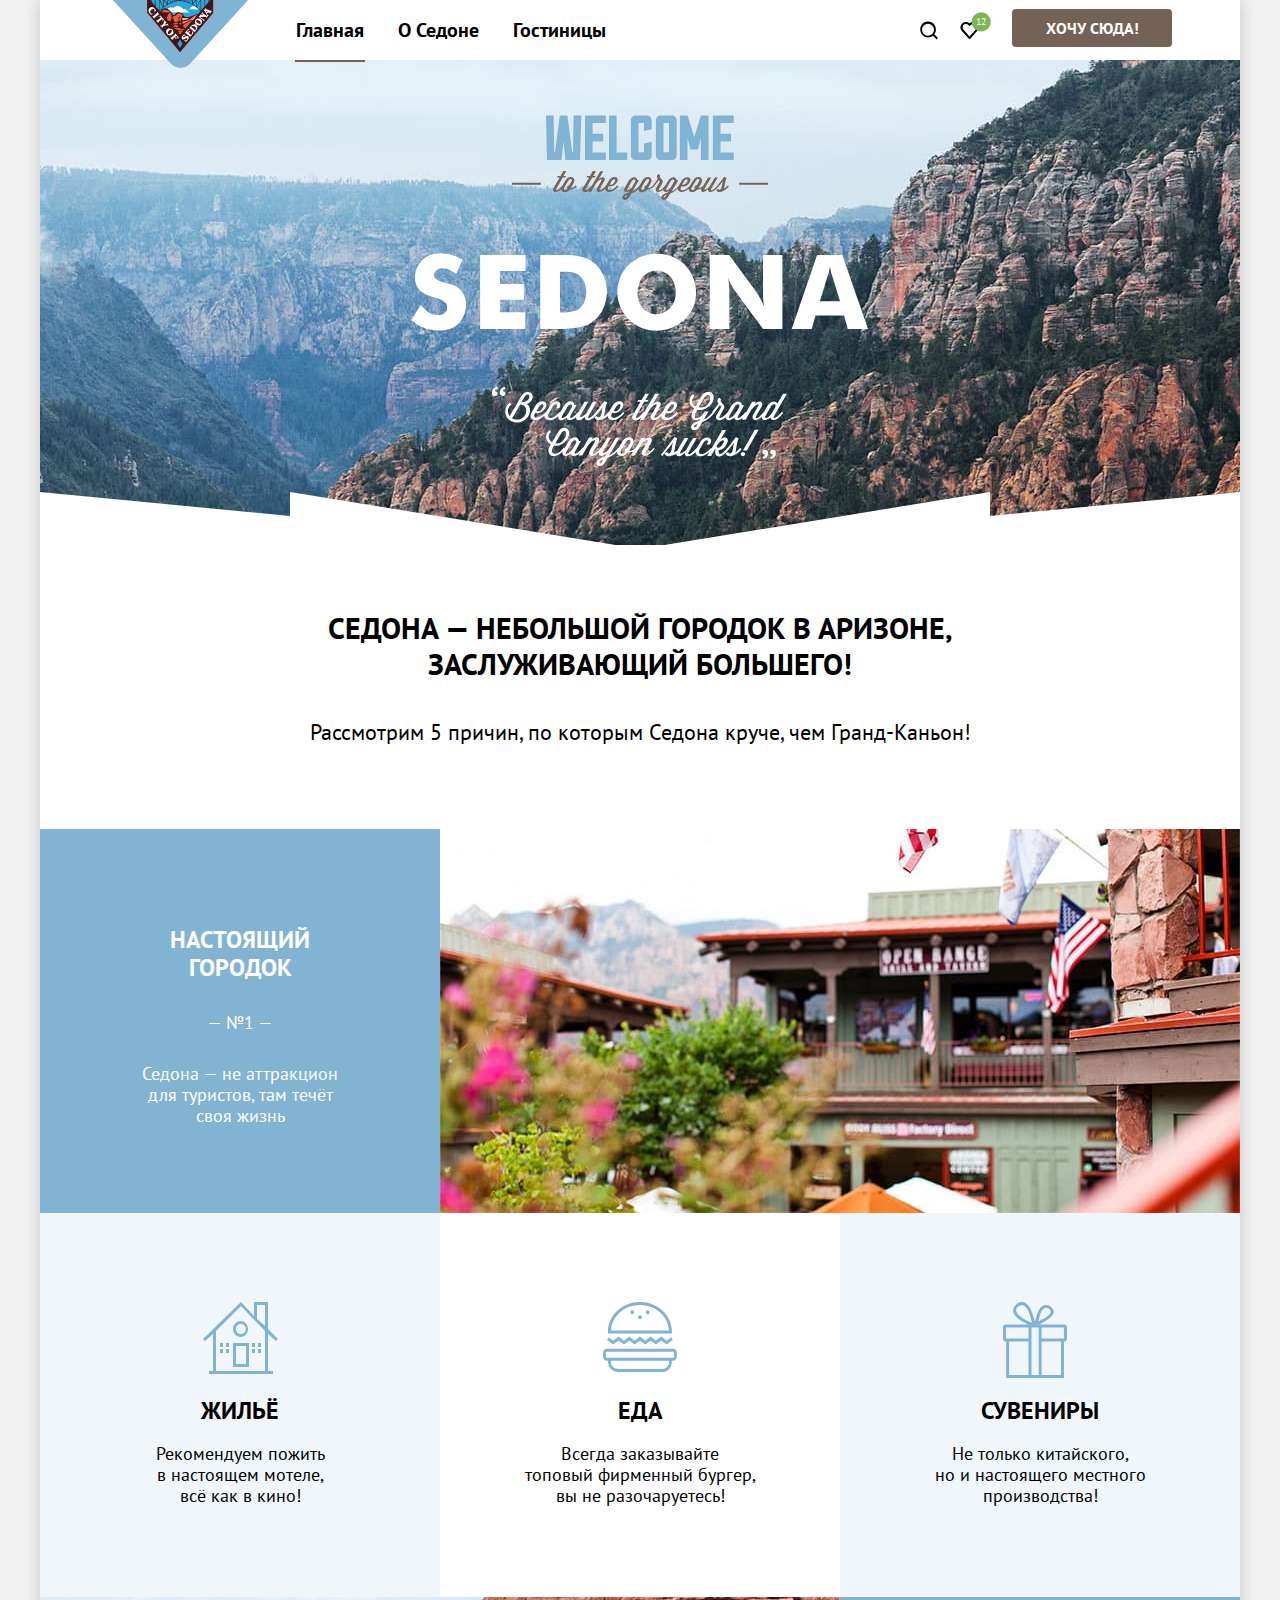
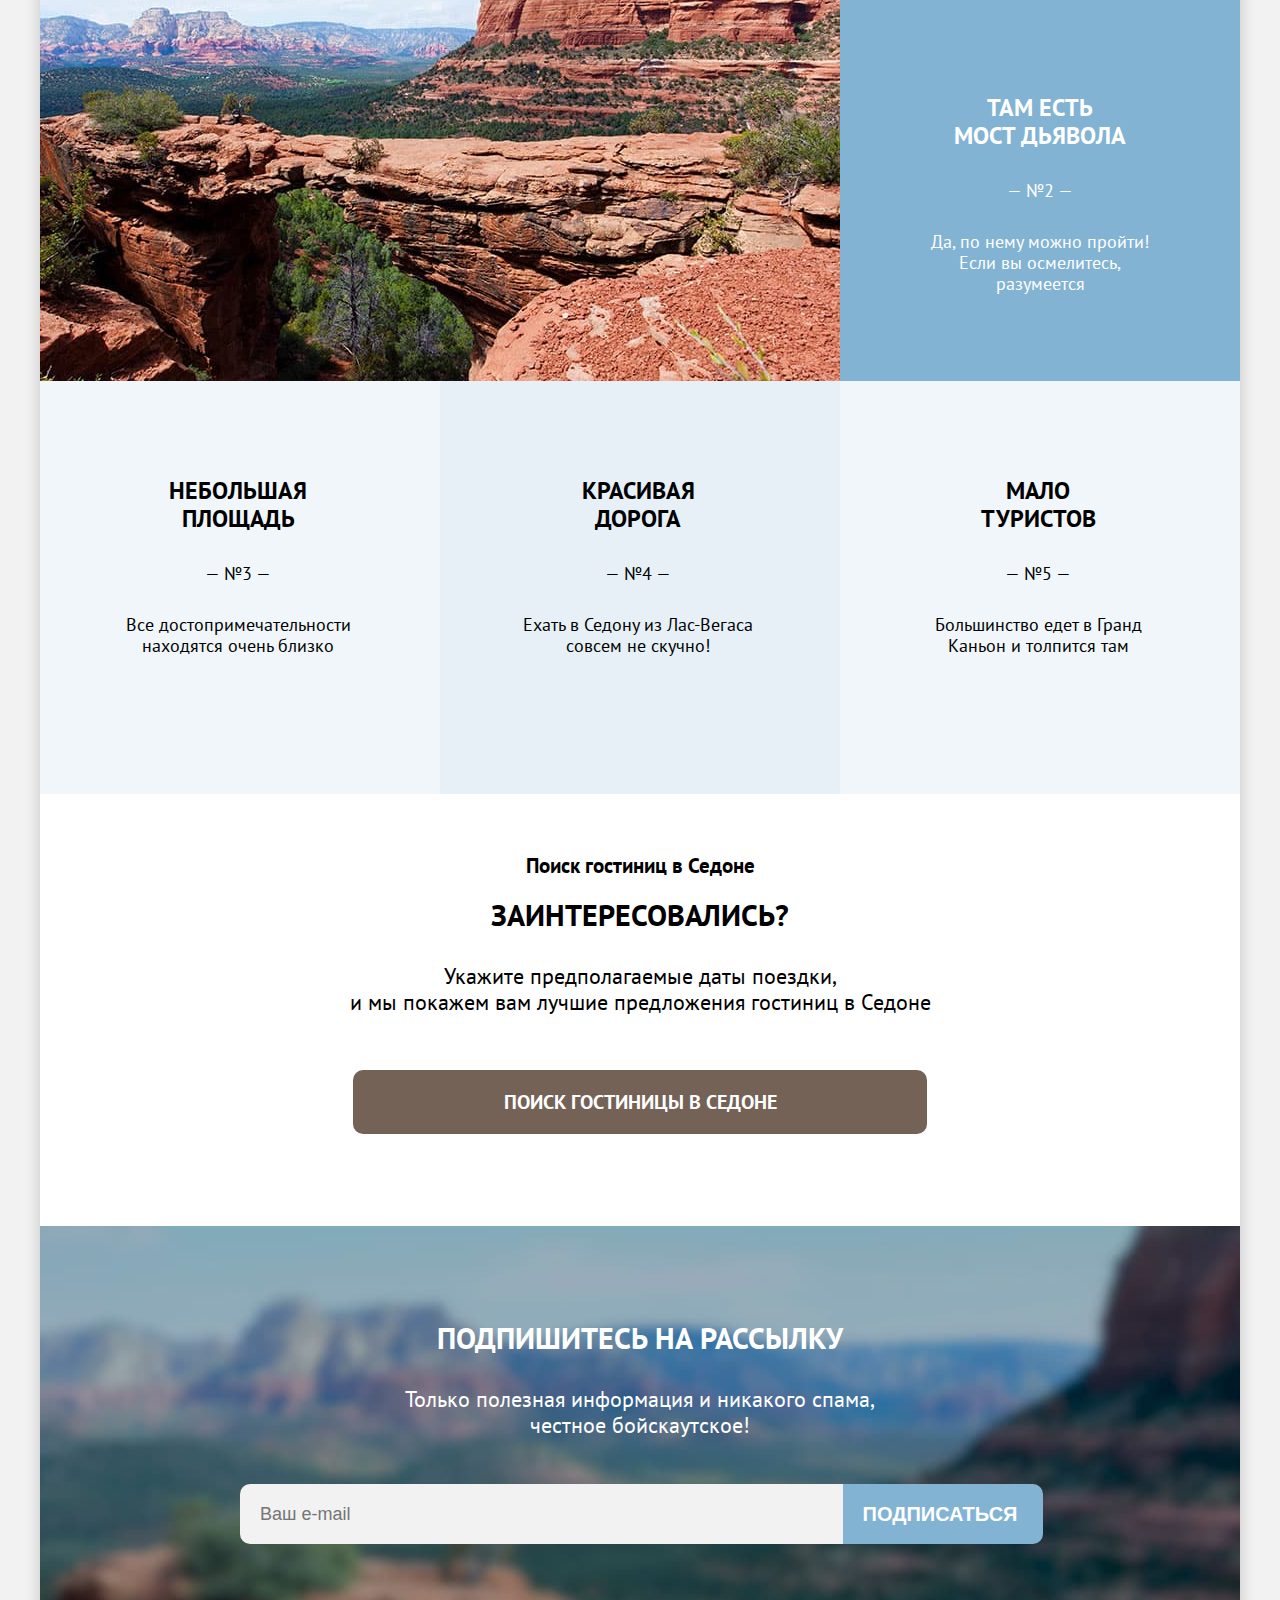
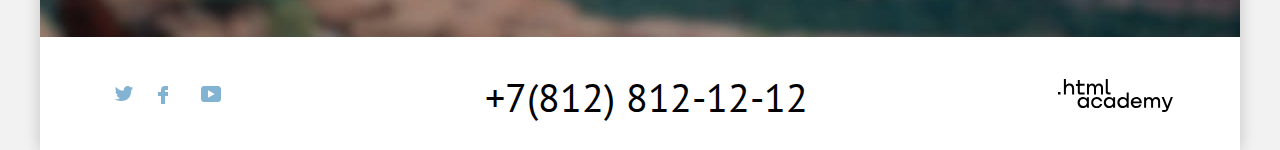
==== commit b5fec900: "Защита(правки)" ====
--- a/index.html
+++ b/index.html
@@ -236,7 +236,7 @@
           <a class="buttons button-search" href="#">ПОИСК ГОСТИНИЦЫ В СЕДОНЕ</a>
         </section>
         <section class="subscribtion">
-          <h3 class="visually hidden">Подписка на рассылку</h3>
+          <h3 class="visually-hidden">Подписка на рассылку</h3>
           <p class="subscribe-main">ПОДПИШИТЕСЬ НА РАССЫЛКУ</p>
           <p class="sedona-description-info">
             Только полезная информация и никакого спама,<br />честное
--- a/styles/styles.css
+++ b/styles/styles.css
@@ -411,7 +411,7 @@
 
 .searching {
   margin: 0 auto;
-  margin-bottom: 95px;
+  margin-bottom: 92px;
 }
 .searching-hotel-sedona {
   margin-top: 0px;
@@ -464,7 +464,7 @@
   margin: 0 auto;
   padding: 0;
   width: 280px;
-  min-height: auto;
+  min-height: 40px;
   text-transform: uppercase;
   color: rgb(255, 255, 255);
   border-radius: 10px;
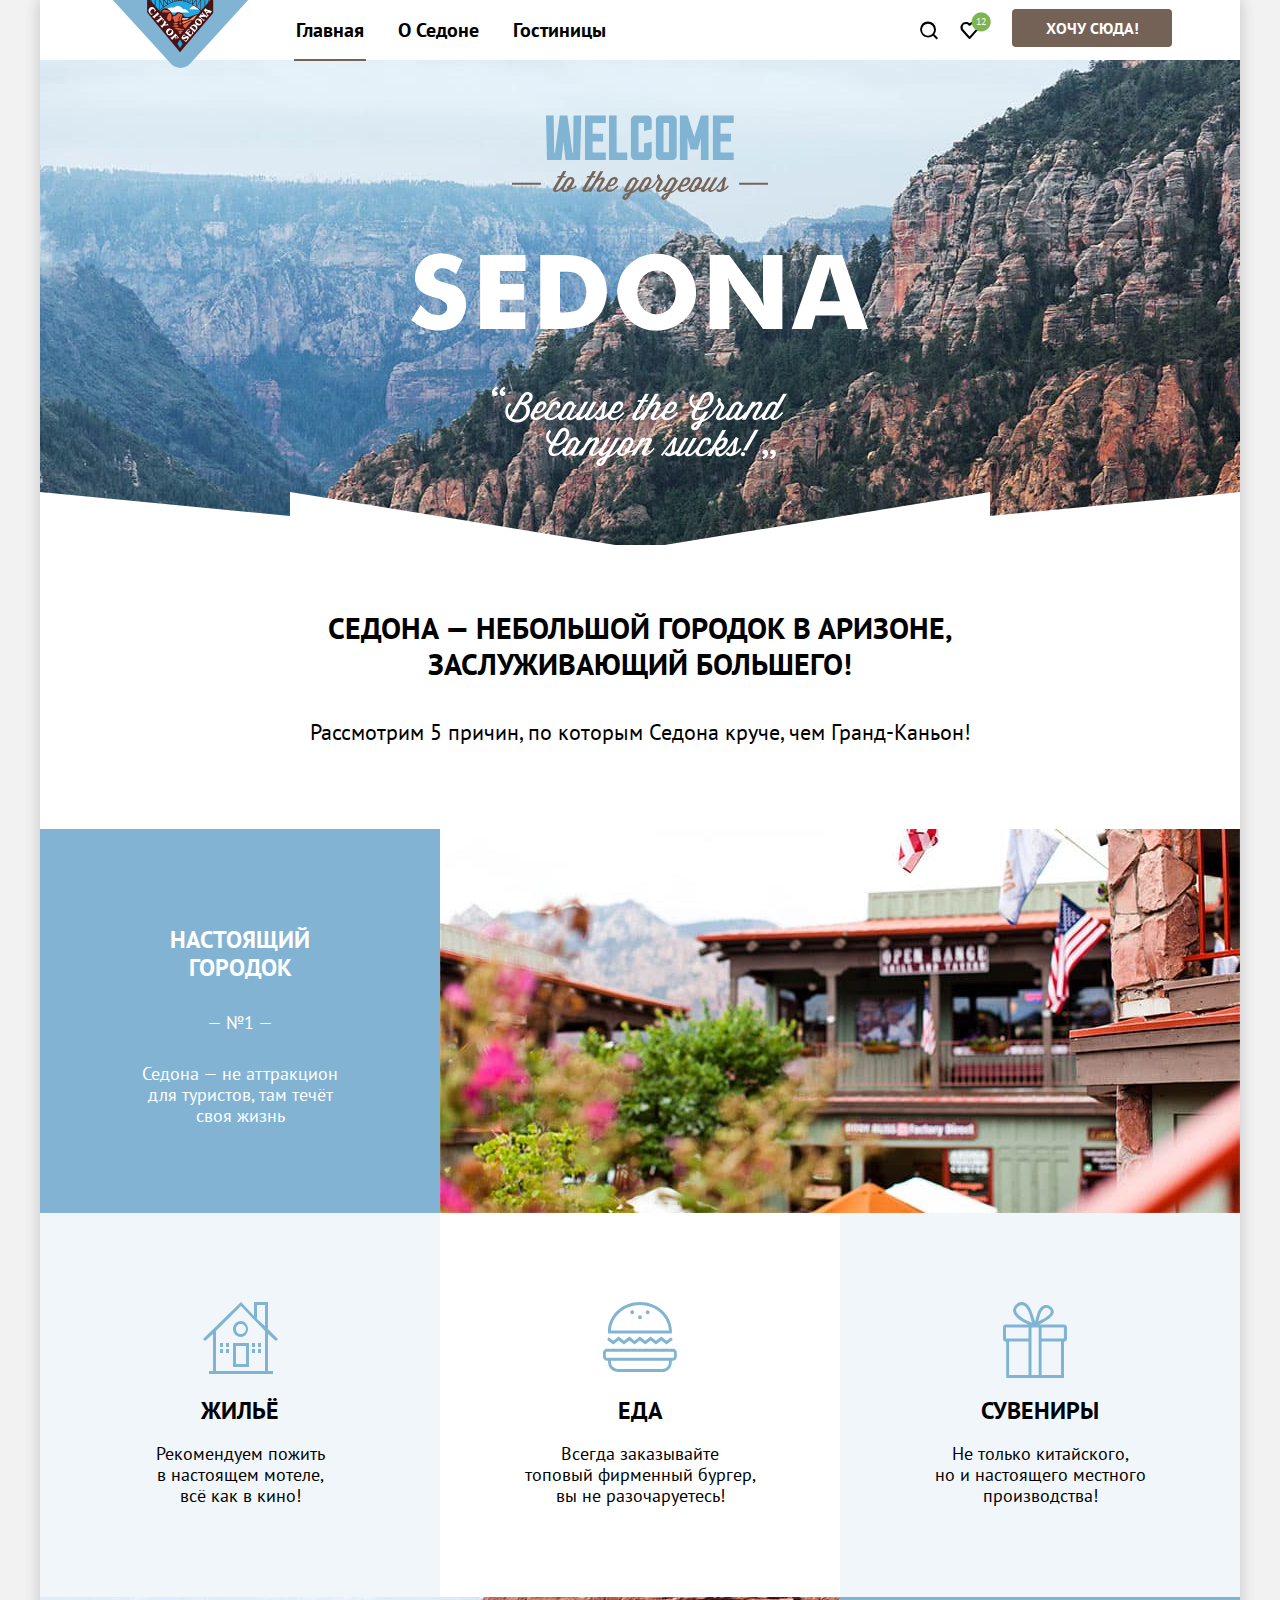
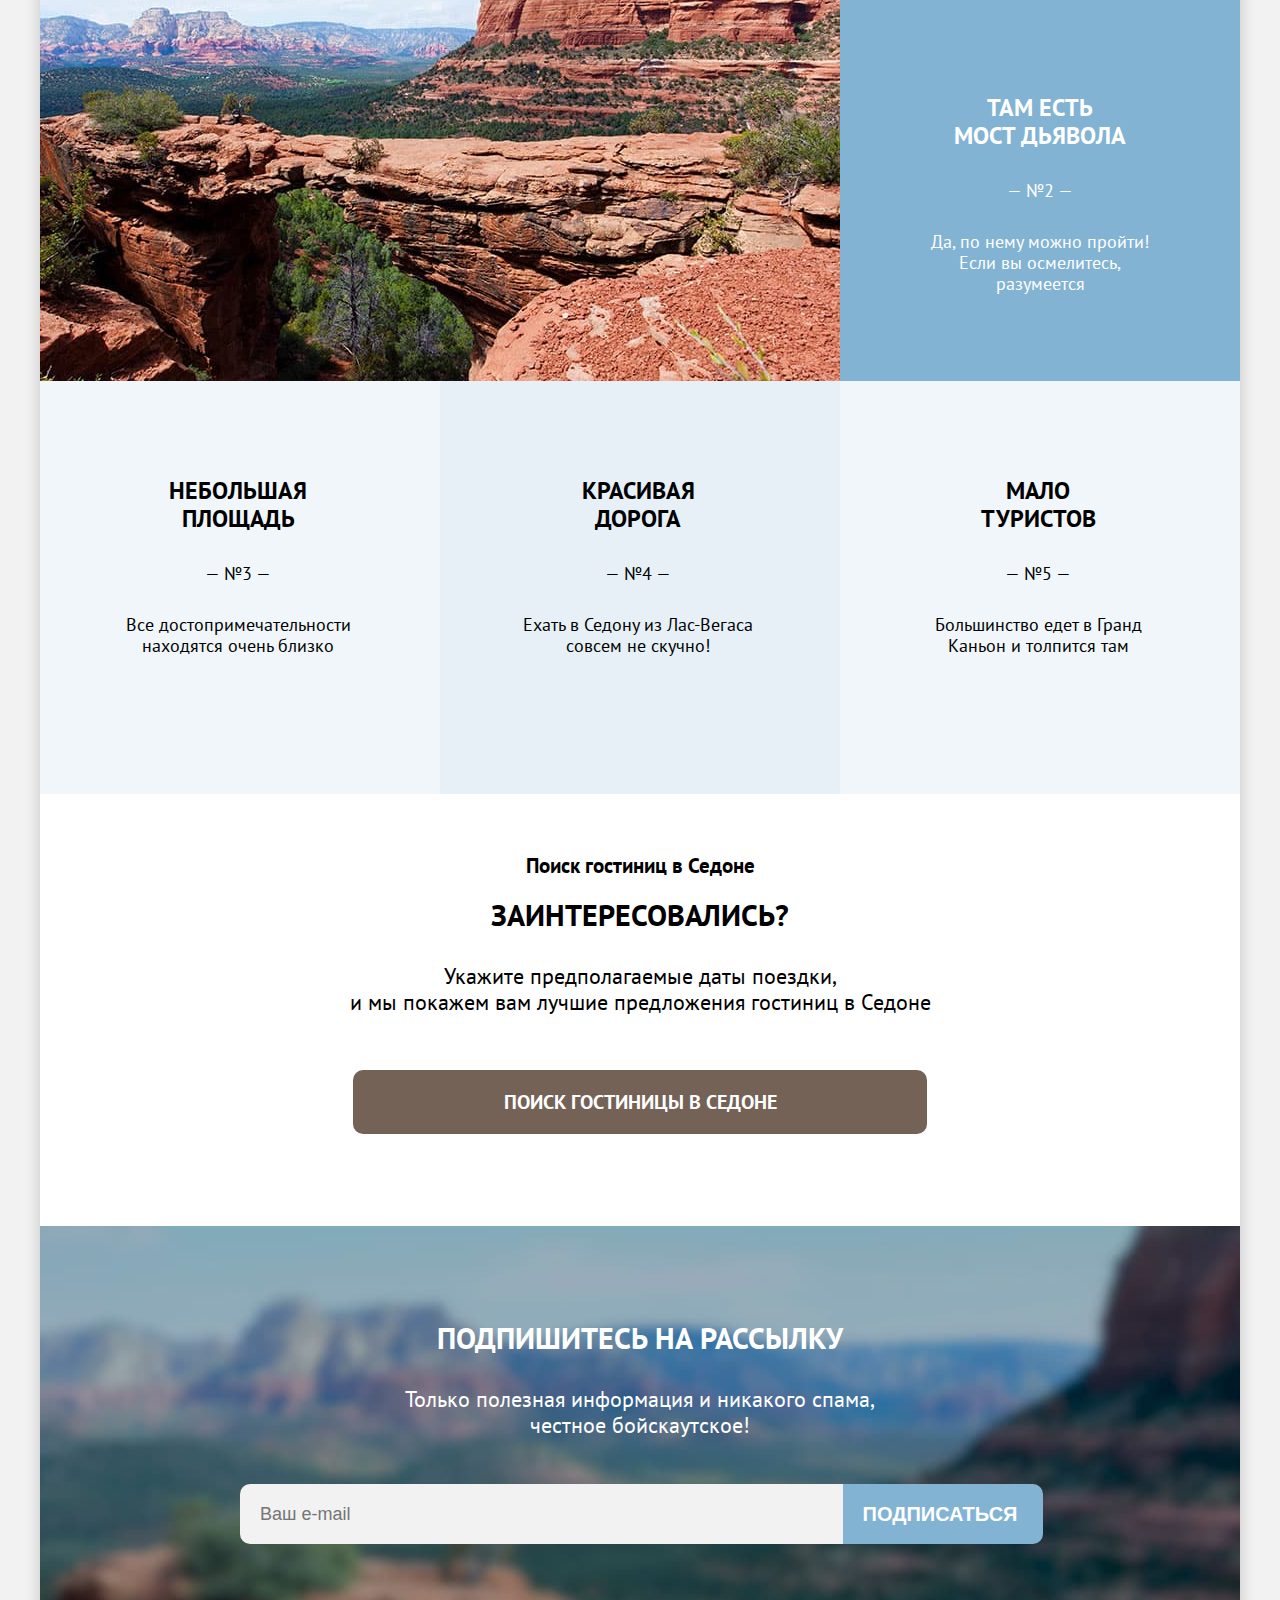
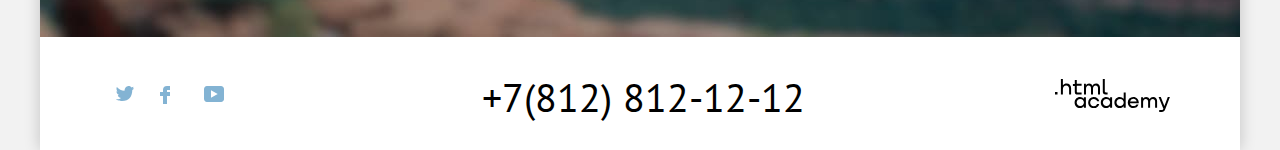
==== commit bcf3e62d: "Допуск(правки 2)" ====
--- a/index.html
+++ b/index.html
@@ -170,25 +170,30 @@
                   производства!
                 </p>
               </li>
-            </ul>    
-          <section class="sedona-couses">
-            <div class="photo-sedona">
-                <img class="bridge-image" src="./images/image-bridge.jpg" alt="Мост дьявола." width="800" height="384">
-            </div>
-
-            <div class="sedona-city-couses">
-                <h3 class="sedona-couses-title">Там есть <br>мост дьявола</h3>
+            </ul>
+            <section class="sedona-couses">
+              <div class="photo-sedona">
+                <img
+                  class="bridge-image"
+                  src="./images/image-bridge.jpg"
+                  alt="Мост дьявола."
+                  width="800"
+                  height="384"
+                />
+              </div>
+
+              <div class="sedona-city-couses">
+                <h3 class="sedona-couses-title">Там есть <br />мост дьявола</h3>
                 <p class="description-true">— №2 —</p>
-                <p class="description-true">Да, по нему можно пройти!<br> Если вы осмелитесь,<br> разумеется</p>
-            </div>
-</section>       
-            
-          
-          
-          
-          
-          
-          <div class="second-list">
+                <p class="description-true">
+                  Да, по нему можно пройти!<br />
+                  Если вы осмелитесь,<br />
+                  разумеется
+                </p>
+              </div>
+            </section>
+
+            <div class="second-list">
               <ul class="suggestions">
                 <li class="suggestions-item suggestions-item-2 cold-light">
                   <h3 class="big-suggestions big-suggestions-2">
@@ -223,7 +228,7 @@
                   </p>
                 </li>
               </ul>
-          </div>
+            </div>
           </div>
         </section>
         <section class="searching">
@@ -370,7 +375,7 @@
                 name="date-exit"
                 value="1 сентября 2021"
               />
-              <div class="modal-date-button" type="button"></div>
+              <div class="modal-date-button"></div>
             </div>
             <span class="date-error date-valid"
               >На эти даты есть свободные номера. Пока есть.</span
@@ -387,7 +392,7 @@
                   fill="none"
                   xmlns="http://www.w3.org/2000/svg"
                 >
-                  <path d="M3 9V11H17V9H3Z">
+                  <path d="M3 9V11H17V9H3Z" />
                 </svg>
               </button>
 
@@ -407,11 +412,11 @@
                   fill="none"
                   xmlns="http://www.w3.org/2000/svg"
                 >
-                  <path d="M14 6H8V0H6V6H0V8H6V14H8V8H14V6Z">
+                  <path d="M14 6H8V0H6V6H0V8H6V14H8V8H14V6Z" />
                 </svg>
               </button>
 
-              <label class="modal-text peaple-child" for="child"
+              <label class="modal-text peaple-child" 
                 >Дети:
                 <span class="form-label form-label-icon">
                   <span class="tooltip">
@@ -453,7 +458,7 @@
                   fill="none"
                   xmlns="http://www.w3.org/2000/svg"
                 >
-                  <path d="M3 9V11H17V9H3Z" >
+                  <path d="M3 9V11H17V9H3Z" />
                 </svg>
               </button>
               <input
@@ -471,7 +476,7 @@
                   fill="none"
                   xmlns="http://www.w3.org/2000/svg"
                 >
-                  <path d="M14 6H8V0H6V6H0V8H6V14H8V8H14V6Z" >
+                  <path d="M14 6H8V0H6V6H0V8H6V14H8V8H14V6Z" />
                 </svg>
               </button>
             </p>
--- a/styles/styles.css
+++ b/styles/styles.css
@@ -127,7 +127,7 @@
   padding: 30px 20px 30px 20px;
 }
 .user-item:focus {
-  border: 3px solid #83b3d3;
+  outline: 3px solid #83b3d3;
   border-radius: 4px;
 }
 .button-header {
@@ -155,7 +155,7 @@
   right: 16px;
   left: 16px;
   height: 0px;
-  border: 1px solid #756257;
+  outline: 1px solid #756257;
   background-color: #0e0d0c;
   content: "";
 }
@@ -231,7 +231,7 @@
   background-color: #68a2ca;
 }
 .button-coldlight:focus {
-  border: 3px solid #756257;
+  outline: 3px solid #756257;
   padding: 3px;
 }
 .cold-light {
@@ -525,8 +525,8 @@
   outline: 3px solid #83b3d3;
 }
 
-.mail-form:focus:invalid {
-  border: 2px solid #ff5757;
+.mail-form:active:invalid {
+  outline: 2px solid #ff5757;
   border-radius: 10px 0px 0px 10px;
 }
 .mail-form:disabled,
@@ -577,16 +577,16 @@
   width: 300px;
   margin: 0;
   padding: 0;
-  padding-left: 75px;
+  padding-left: 64px;
   list-style: none;
   align-items: center;
-  margin-right: 60px;
+  margin-right: 68px;
 }
 .social-item {
   outline: none;
   width: 20px;
   height: 20px;
-  margin-right: 23px;
+  padding: 10px 12px;
 }
 .social-item:focus-within {
   outline: 3px solid #83b3d3;
@@ -826,7 +826,7 @@
 }
 .range-toggle:active {
   background: #ffffff;
-  border: 2px solid #83b3d3;
+  outline: 2px solid #83b3d3;
   box-shadow: 0px 7px 15px rgba(0, 0, 0, 0.4);
   border-radius: 5px;
 }
@@ -862,13 +862,13 @@
   font-size: 18px;
   line-height: 23px;
   font-weight: 400;
-  border: 2px solid #ffffff;
+  outline: 2px solid #ffffff;
   border-radius: 4px;
   color: rgb(255, 255, 255);
   padding-left: 10px;
 }
 .range-input:hover {
-  border: 2px solid #ffffff;
+  outline: 2px solid #ffffff;
   opacity: 0.6;
   border-radius: 4px 0px 0px 4px;
 }
@@ -879,7 +879,7 @@
 }
 .range-input:active {
   background: #756257;
-  border: 2px solid #ffffff;
+  outline: 2px solid #ffffff;
   border-radius: 4px 0px 0px 4px;
 }
 .min-range {
@@ -1119,7 +1119,7 @@
   line-height: 23px;
   font-weight: 400;
   text-align: center;
-  border: none;
+  border: 2px solid #e6e6e6;
 }
 .hotels-list {
   display: flex;
@@ -1146,6 +1146,11 @@
   margin-right: 8px;
   border: none;
   list-style-type: none;
+}
+.searching-buttons-hotels:focus-within {
+  outline: 2px solid #83b3d3;
+  box-sizing: border-box;
+  border-radius: 4px;
 }
 .svg-hotels {
   position: absolute;
@@ -1364,7 +1369,7 @@
 .pagination-hotels {
   width: 160px;
   height: 46px;
-  border: 2px solid #e6e6e6;
+  outline: 2px solid #e6e6e6;
   padding: 3px 13px;
 }
 .hotels-sedona-big {
@@ -1460,7 +1465,7 @@
 }
 .modal-close-button:focus {
   background-color: #e6e6e6;
-  border: 3px solid #83b3d3;
+  outline: 3px solid #83b3d3;
 }
 .modal-close-button:active {
   opacity: 0.3;
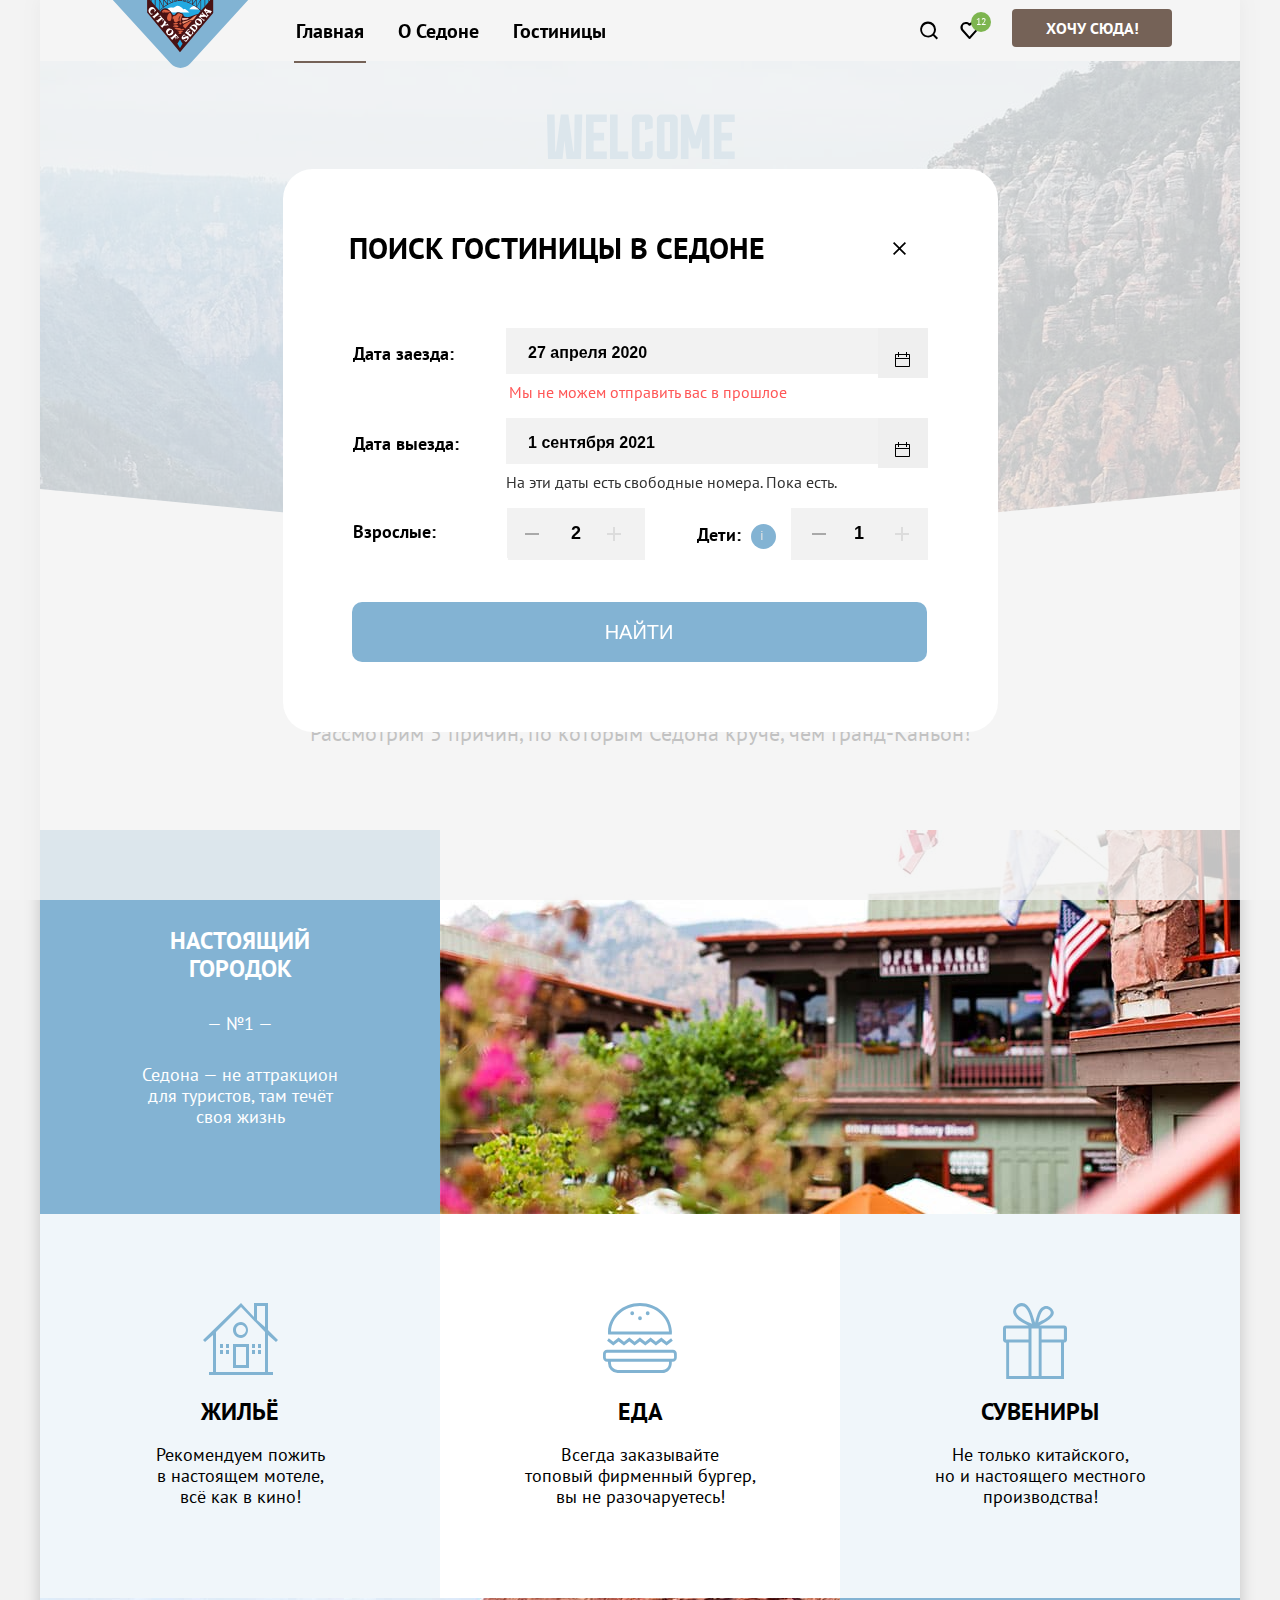
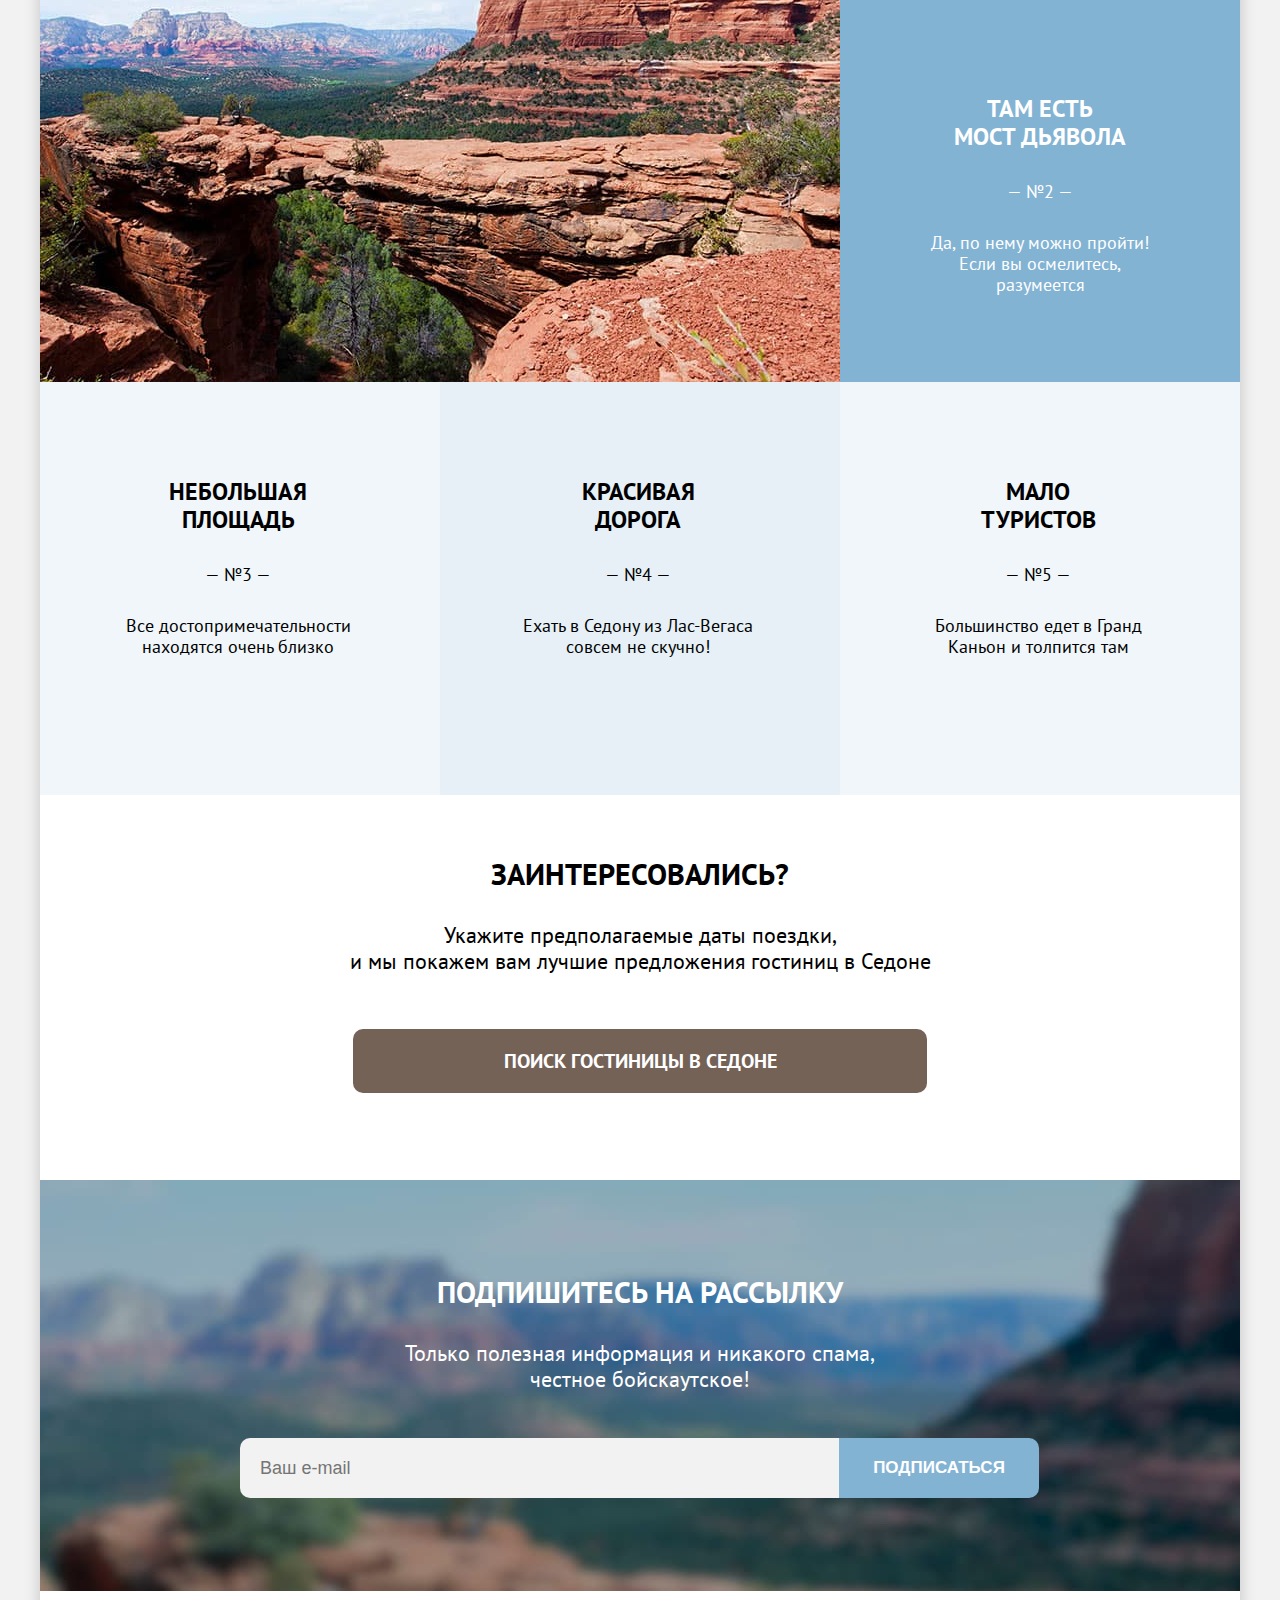
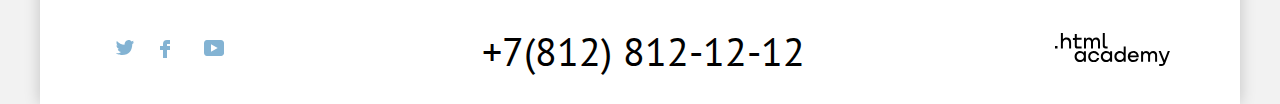
==== commit 61beff75: "Финал" ====
--- a/index.html
+++ b/index.html
@@ -4,16 +4,16 @@
     <meta charset="utf-8" />
     <title>Город Sedona</title>
     <link rel="stylesheet" href="./styles/styles.css" />
-    <link rel="shortcut icon" type="image/png" href="favicon.png" />
+    <link rel="shortcut icon" type="image/png" href="favicon.ico" />
   </head>
 
   <body>
-    <div class="visually-hidden"><h1>Город Sedona</h1></div>
+    <div class="visually-hidden"><h1>Город Sedona.</h1></div>
     <div class="wrapper shadow-wrapper">
       <!--Шапка-->
       <header class="page-header">
         <nav class="navigation">
-          <a class="navigation-logo-link" href="index.html">
+          <a class="navigation-logo-link">
             <img
               class="navigation-logo-sedona"
               src="./images/logo-sedona.svg"
@@ -22,7 +22,6 @@
               alt="Логотип города Седона"
             />
           </a>
-
           <ul class="navigation-list">
             <li class="navigation-item">
               <a class="navigation-link current-link">Главная</a>
@@ -52,7 +51,7 @@
             </li>
             <li class="navigation-item user-item">
               <a class="navigation-link user-link" href="#"
-                ><span class="visually-hidden">Лайки</span
+                ><span class="visually-hidden">Лайки.</span
                 ><svg
                   class="navigation-icon"
                   width="19"
@@ -75,44 +74,13 @@
       </header>
       <main class="index-main">
         <section class="main-logo">
-          <h2 class="visually-hidden">Добро пожаловать в Седону</h2>
-          <svg
-            class="title-logo-sedona"
-            width="458"
-            height="352"
-            viewBox="0 0 458 352"
-            fill="none"
-            xmlns="http://www.w3.org/2000/svg"
-          >
-            <path
-              d="M152.3 56.1L149.5 61H146.8L145.9 62.4H148.7L142.6 72.8C141.3 75 142.2 77 144.7 77C146.5 77 148.4 75.7 150.3 73.9C150.3 77.7 155.6 78.4 158.9 74.4H159.6C161.4 74.4 164.2 73.3 165.8 71.5C165.6 71.1 165.1 70.6 164.7 70.5L164.5 70.7C163.1 72.2 161.5 72.9 159.9 72.9L162.7 68.1C164.5 65 162.8 62 160 62C157.7 62 155.9 62.9 154.1 65.9L152.6 68.5L151.4 70.6L151.2 70.8C149 73.3 146.9 75.3 145.6 75.3C144.9 75.3 144.6 74.8 145.3 73.7L151.8 62.5H154.3L155 61H152.5L155.3 56.1H152.3ZM159.8 63.9C160.8 64 161.2 65.2 160.2 66.9L158 70.6H157.9C156.9 70.6 156.1 71.4 156.1 72.4C156.1 72.8 156.2 73.1 156.4 73.4V73.5C155 75.9 151.5 75.5 153.3 72.4L155.6 68.5L157.1 66.1C158 64.5 159.1 63.9 159.8 63.9ZM181.8 56.1L179 61H176.3L175.4 62.4H178.2L172 72.8C170.7 75 171.6 77 174.1 77C175.3 77 176.6 76.4 178 75.4L177.2 76.7H180.2L184.8 68.8C189.4 63 191.5 63.8 190.2 66L186.3 72.7C185 74.9 185.9 76.9 188.4 76.9C190.2 76.9 192.2 75.5 194.1 73.7C194.2 75.6 195.8 76.9 198.2 76.9C201.6 76.9 205 74.3 207.5 71.4C207.3 71 206.8 70.5 206.4 70.4L206.2 70.6C204 73.1 201.2 75.1 199.1 75.1C197.2 75.1 196.1 74 197.5 71.5L197.8 71C199.7 71.8 203.4 71.4 205.7 67.6L206.1 66.9C207.7 64.1 206.2 62.1 203.7 62.1C201.3 62.1 199.3 63.4 198 65.5L195.1 70.5L194.9 70.7C192.7 73.2 190.6 75.2 189.3 75.2C188.6 75.2 188.3 74.7 188.9 73.6L193.3 66.1C194.6 63.8 193.4 62.2 191.7 62.2C190.4 62.2 189 62.9 187.5 64.5L192.3 56.2H189.3L180.9 70.6L180.7 70.8C178.5 73.3 176.4 75.3 175.1 75.3C174.4 75.3 174.1 74.8 174.8 73.7L181.3 62.5H183.8L184.7 61.1H182.2L185 56.2L181.8 56.1ZM203.1 64.3C204.1 64.2 204.6 65.2 203.6 66.9L203.2 67.6C201.8 70 199.8 70 198.7 69.6L200.6 66.2C201.3 65 202.3 64.4 203.1 64.3ZM247.4 58.9C245.7 60.4 245.5 62.1 246.6 63.5L246.9 63.8C245.6 65.7 243.8 68.2 241.8 70.5L241.6 70.7C240.2 72.2 238.6 72.9 237 72.9L239.8 68.1C241.6 65 239.9 62 237.1 62C234.8 62 233 62.9 231.2 65.9L229.7 68.5L228.5 70.6L228.3 70.8C225.8 73.6 223.7 75.5 221.3 76.5L228.1 65.1H226.3C226.3 63.9 225 62.2 223.1 62.2C221.5 62.2 219.2 63.5 217.9 65.6L213.7 72.8C212.4 75 213.3 77 215.8 77C216.6 77 217.7 76.6 218.7 76L217.9 77.4C213.8 78.6 211.3 80.3 211.3 82.5C211.3 85.4 215.7 86 217.9 82.3L220.2 78.4C222.6 77.7 225 76.3 227.4 73.9C227.4 77.7 232.7 78.5 236 74.4H236.7C238.5 74.4 241.3 73.3 242.9 71.5C244.3 69.8 245.5 68.3 247.9 65.1L248.3 65.6C248.7 66.1 248.8 66.7 248.5 67.3L245.3 72.8C244 75 244.9 77 247.4 77C248.9 77 250.6 76 252.2 74.6C252.1 76 253.1 77 254.8 77C255.6 77 256.7 76.6 257.7 76L256.9 77.4C252.8 78.6 250.3 80.3 250.3 82.5C250.3 85.4 254.7 86 256.9 82.3L259.2 78.4C261.7 77.6 264.1 76.2 266.6 73.8C266.7 75.7 268.3 77 270.7 77C273.2 77 275.6 75.6 277.7 73.8C277.6 77.7 283 78.5 286.3 74.4H287C287.9 74.4 289.2 74.1 290.4 73.5C289.6 75.6 290.3 77 292.1 77C293.8 77 295.6 75.5 297.1 74.1C296.8 75.7 297.8 77 299.7 77C302.2 77 305.1 74.4 307.6 71.5C309.3 69.5 310.8 67.5 311.9 66.1C310.7 69.2 311.3 74.8 308.5 74.8C307.5 74.8 307.1 73.7 307.1 73.7L305.2 74.7C305.2 74.7 305.8 77.1 308.5 77.1C308.8 77.1 309.1 77.1 309.3 77H309.4C312.5 76.6 315.5 74.2 317.8 71.6C317.6 71.1 317.1 70.7 316.7 70.6L316.5 70.8C315.4 72 314.2 73.1 312.9 74C313.9 71.2 313.7 66.8 315.5 63L313.2 61.8C312 63.5 309.2 67.4 306.5 70.5L306.3 70.7C304.1 73.2 302 75.2 300.7 75.2C300 75.2 299.7 74.7 300.4 73.6L306.8 62.4H303.8L298.4 71.7C296.1 73.8 294.3 74.9 293.8 74.7C293 74.4 293.8 73.3 294.2 72.6L300.1 62.4H297.1L292.4 70.5L292.2 70.7C290.8 72.2 289.2 72.9 287.6 72.9L290.4 68.1C292.2 65 290.5 62 287.7 62C285.4 62 283.6 62.9 281.8 65.9L280.3 68.5L279.1 70.6L278.9 70.8C276.7 73.3 273.9 75.3 271.8 75.3C269.9 75.3 268.8 74.2 270.2 71.7L270.5 71.2C272.4 72 276.1 71.6 278.4 67.8L278.8 67.1C280.4 64.3 278.9 62.3 276.4 62.3C274 62.3 272 63.6 270.7 65.7L267.8 70.7L267.6 70.9C265.1 73.7 263 75.6 260.6 76.6L267.4 65.2H265.6C265.6 64 264.3 62.3 262.4 62.3C260.8 62.3 258.5 63.6 257.2 65.7L254.3 70.6L254.1 70.8C251.9 73.3 249.8 75.3 248.5 75.3C247.8 75.3 247.5 74.8 248.2 73.7L251.2 68.5C252.2 66.7 251.8 65.6 250.8 64.5L249.1 62.5C248.7 62 248.7 61.4 249.3 60.8L247.4 58.9ZM237.1 63.9C238.1 64 238.6 65.2 237.5 66.9L235.3 70.6H235.2C234.2 70.6 233.4 71.4 233.4 72.4C233.4 72.8 233.5 73.1 233.7 73.4V73.5C232.3 75.9 228.8 75.5 230.6 72.4L232.9 68.5L234.4 66.1C235.3 64.5 236.3 63.9 237.1 63.9ZM287.3 63.9C288.3 64 288.8 65.2 287.7 66.9L285.5 70.6H285.4C284.4 70.6 283.6 71.4 283.6 72.4C283.6 72.8 283.7 73.1 283.9 73.4V73.5C282.5 75.9 279 75.5 280.8 72.4L283.1 68.5L284.6 66.1C285.4 64.5 286.5 63.9 287.3 63.9ZM275.6 64.3C276.6 64.2 277.1 65.2 276.1 66.9L275.7 67.6C274.2 70 272.3 70 271.2 69.6L273.1 66.2C273.8 65 274.8 64.4 275.6 64.3ZM223.2 64.5C224.2 64.5 224.9 65.4 224 66.9L221.7 70.9C219.9 73.8 218 75.2 216.8 75.2C216.1 75.2 215.8 74.7 216.5 73.6L220.7 66.3C221.4 65.1 222.4 64.5 223.2 64.5ZM262.1 64.5C263.1 64.5 263.8 65.4 262.9 66.9L260.6 70.9C258.8 73.8 256.9 75.2 255.7 75.2C255 75.2 254.7 74.7 255.4 73.6L259.6 66.3C260.3 65.1 261.3 64.5 262.1 64.5ZM216.8 79.4L215.4 81.8C214.8 82.9 213.7 82.7 213.7 81.9C213.7 81.2 214.5 80.3 216.8 79.4ZM255.7 79.4L254.3 81.8C253.7 82.9 252.6 82.7 252.6 81.9C252.7 81.2 253.4 80.3 255.7 79.4ZM101 67.8H129.9V69.7H101V67.8ZM328.1 67.8H357V69.7H328.1V67.8Z"
-              fill="#766458"
-            />
-            <path
-              d="M322.7 37.4V45.1H301.9V0.400002H322.7V8H309.5V18.8H320V26.5H309.5V37.4H322.7ZM289.9 0.400002H297.5V45.1H289.9V23.1L286.9 34.5H279.5L276.5 23.1V45.1H268.9V0.400002H276.5L283.3 22L289.9 0.400002ZM258 8H252.5V37.3H258V8ZM261 0.400002C263.5 0.400002 265.7 2.5 265.7 5.1V40.4C265.7 43 263.5 45.1 261 45.1H249.6C247 45.1 244.9 42.9 244.9 40.4V5.1C244.9 2.5 247 0.400002 249.6 0.400002H261ZM233 28.6L240.7 26.8V40.4C240.7 43 238.5 45.1 236 45.1H224.6C222 45.1 219.9 42.9 219.9 40.4V5.1C219.9 2.5 222 0.400002 224.6 0.400002H236C238.5 0.400002 240.7 2.5 240.7 5.1V14.2L233 16V8H227.5V37.3H233V28.6ZM216.2 37.4V45.1H198V0.400002H205.6V37.4H216.2ZM194.8 37.4V45.1H174V0.400002H194.8V8H181.6V18.8H192.1V26.5H181.6V37.4H194.8ZM162.6 0.400002H170.3L169 45.1H154.5L152.5 26.6L150.5 45.1H136L135 0.400002H142.6L143.2 37.4H144L148.8 0.400002H156.4L161.3 37.4H162.1L162.6 0.400002Z"
-              fill="#81B3D3"
-            />
-            <path
-              d="M380.7 213.9L406.1 139.9H431.3L457 213.9H436.8L433.1 200.5H404.5L400.7 213.9H380.7ZM416.4 161.8L408.9 186.3H429L421.5 161.8C421.1 160.6 420.7 159.4 420.3 158.2C420 156.9 419.7 155.7 419.5 154.4C419.3 153.9 419.2 153.5 419.2 153.1C419.1 152.6 419 152.2 419 151.8C418.9 152.2 418.8 152.6 418.7 153.1C418.6 153.5 418.5 153.9 418.5 154.4C418.4 154.6 418.4 154.7 418.4 154.9C418.4 155 418.4 155.1 418.3 155.2C418.1 156.3 417.8 157.5 417.5 158.6C417 159.6 416.7 160.7 416.4 161.8ZM298.7 213.9V139.9H318.2L346.1 177.9C346.8 179 347.5 180.2 348.1 181.4C348.8 182.6 349.5 183.8 350.1 185L351.5 188C352 189 352.4 190 352.9 190.9C352.8 190.1 352.7 189.3 352.6 188.5C352.5 187.7 352.4 186.9 352.4 186.1C352.2 184.5 352.1 182.9 352.1 181.3C352 179.6 352 178 352 176.3V140H371.4V214H352L323.9 175.8C323.1 174.9 322.4 173.8 321.7 172.5C321 171.2 320.3 169.8 319.7 168.4C319.3 167.4 318.8 166.5 318.3 165.5C317.9 164.6 317.6 163.6 317.1 162.7C317.5 165.1 317.8 167.5 318 170C318.2 172.5 318.3 175 318.3 177.4V213.9H298.7ZM210.7 159C214.3 152.4 219.2 147.4 225.6 143.9C232 140.4 238.6 138.7 245.5 138.7C246.4 138.7 247.4 138.7 248.3 138.8C249.3 138.9 250.3 139 251.2 139C254.1 139.4 256.9 140.1 259.7 141.1C262.6 142.1 265.3 143.4 267.8 145C273.3 148.6 277.6 153.3 280.6 159.3C283.6 165.2 285.1 171.3 285.1 177.8C285.1 178.6 285.1 179.4 285 180.2C285 181 284.9 181.7 284.8 182.5C284.6 184.2 284.3 185.8 283.9 187.4C283.5 189 283 190.5 282.4 192C279.1 199.5 274.1 205.4 267.2 209.5C260.3 213.6 253.1 215.7 245.5 215.7C245 215.7 244.4 215.7 243.9 215.6H242.4C239.7 215.4 237.1 214.9 234.5 214.2C231.9 213.5 229.4 212.5 227.1 211.3C220.6 207.9 215.5 203.1 211.8 196.8C208.1 190.5 206.2 183.9 206.2 177.1C206.2 176.1 206.2 175.1 206.3 174.1C206.4 173.1 206.5 172 206.8 171C207.2 169 207.7 166.9 208.4 165C208.8 162.8 209.7 160.9 210.7 159ZM263.5 185.6C263.7 184.8 263.9 184 264.1 183.2C264.3 182.3 264.5 181.5 264.6 180.6C264.7 180.1 264.7 179.5 264.7 179C264.8 178.5 264.8 178 264.8 177.5C264.8 177 264.8 176.6 264.7 176.1V174.7C264.3 171.4 263.3 168.2 261.7 165.1C260.1 162 257.8 159.6 255 157.9C254.2 157.5 253.5 157.2 252.7 156.9C251.9 156.6 251.2 156.3 250.4 156.1C249.6 155.9 248.9 155.8 248.1 155.8C247.3 155.6 246.6 155.6 245.8 155.6C241.9 155.6 238.2 156.8 234.9 159.3C231.6 161.8 229.2 165.1 227.9 169.2L227.7 169.7V170.2C227.5 170.9 227.3 171.7 227.1 172.4C226.9 173.1 226.8 173.8 226.6 174.6L226.4 176.2V178.6C226.4 178.8 226.4 179.1 226.5 179.4C226.7 183.5 228 187.4 230.2 191.1C232.5 194.7 235.7 197.1 239.7 198.3L241.1 198.8C241.6 198.9 242.1 199 242.6 199L244 199.2H245.4C249.5 199.2 253.2 198 256.4 195.6C259.7 193 262.1 189.7 263.5 185.6ZM181.4 207C177.8 209.5 173.8 211.2 169.6 212.1C165.4 213 161 213.6 156.7 213.8C155.5 213.9 154.2 213.9 153 213.9H129.2V139.9H154.3C155.5 139.9 156.7 139.9 157.9 140C162.1 140.2 166.2 140.8 170.2 141.7C174.3 142.6 178.1 144.4 181.5 146.8C185.8 149.8 189.2 153.8 191.6 158.8C194 163.8 195.4 168.9 195.7 174.1C195.8 174.6 195.8 175 195.8 175.5V178.4C195.6 183.9 194.3 189.2 191.9 194.3C189.5 199.4 185.9 203.7 181.4 207ZM149 197.3C149.2 197.3 149.5 197.3 149.7 197.4H150.5C150.8 197.4 151.1 197.4 151.3 197.5H154.4C155.3 197.4 156.1 197.3 156.8 197.3C158.8 197.1 160.8 196.8 162.7 196.3C164.6 195.8 166.4 194.9 167.9 193.9C170.4 192.1 172.2 189.7 173.4 186.7C174.6 183.6 175.3 180.4 175.3 177.1V176.2C175.3 175.9 175.3 175.6 175.2 175.3C175 172.4 174.3 169.5 173.1 166.8C171.9 164 170.2 161.8 168 160.2C166.4 158.9 164.5 158 162.5 157.5C160.5 157 158.5 156.8 156.5 156.7H149V197.3ZM69.1 213.9V139.9H114.5V156H88.9V169H112.9V184.8H88.9V197.3H114.4V213.9H69.1ZM9.70005 190.1C9.80005 190.2 9.80005 190.3 9.80005 190.3C9.90005 190.3 10 190.3 10 190.4C12.1 192.7 14.5 194.9 17.1 196.9C19.7001 198.8 22.8001 199.9 26.2001 200C26.3001 200 26.4 200 26.4 200.1H26.7001C26.8001 200.1 26.9 200.1 26.9 200.2H28.2001C28.6 200.1 28.9001 200 29.2001 200C30.4001 199.8 31.6 199.3 32.7001 198.6C33.9001 197.9 34.8001 197.1 35.4001 196L35.6 195.5L35.8 195C36 194.5 36.1 194 36.1 193.5C36.2 193 36.2001 192.6 36.2001 192.2C36.2001 190.1 35.3001 188.4 33.4001 187C31.7001 185.6 29.7001 184.4 27.6 183.6C26.8001 183.3 26 183.1 25.2001 182.9C24.5 182.7 23.7001 182.5 23 182.3H22.8C22.7 182.2 22.6 182.2 22.6 182.2C18.8001 181.3 15.2 179.8 11.9 177.8C8.60005 175.7 6.30005 172.7 5.00005 168.9C4.80005 168.1 4.50005 167.3 4.30005 166.5C4.10005 165.6 4.00005 164.7 4.00005 163.8C4.00005 163.7 4.00005 163.4 4.00005 163.2V160.4C4.10005 159.8 4.20005 159.2 4.30005 158.5C4.50005 156.9 4.90005 155.4 5.50005 153.9C6.00005 152.4 6.70005 151 7.60005 149.7C10.1 145.6 13.3 142.7 17.1 140.9C21 139.1 25.2001 138.2 29.4 138.2C30.4 138.2 31.4001 138.3 32.4001 138.4C33.5 138.5 34.6001 138.6 35.7001 138.7C38.5 139.2 41.3001 140 43.9001 141C46.7001 142.1 49.2 143.4 51.6 144.8L45.2001 159.1C43.1001 157.6 40.9 156.2 38.6 155C36.3 153.8 33.8 153.3 31.1 153.3H30.2001C28.4001 153.5 26.8001 154.3 25.2001 155.7C23.7001 157 22.9 158.4 22.9 160V160.7C23 160.9 23.1 161.2 23.2001 161.4C23.4001 161.9 23.6 162.4 24 162.9C24.4 163.4 24.8 163.8 25.3 164.2C26.2 164.9 27.4 165.6 29 166.2C30.6 166.7 32.3 167.3 34.1 167.8C35.6 168.2 37 168.6 38.4001 169C39.8001 169.3 41 169.6 41.9001 169.9C46.2001 171.4 49.5 174 51.7001 177.7C53.9001 181.3 55 185.1 55.1 189.1V189.7C55.1 190.2 55.1 190.6 55 191.1V192.4C54.5 196.4 53.2 200.3 51.1 203.9C49 207.5 46.2 210.3 42.6 212.3C41.3 212.9 39.9001 213.5 38.5 213.9C37.1 214.3 35.7001 214.6 34.3 214.9C33.2001 215.1 32 215.3 30.8 215.4C29.7 215.6 28.6 215.6 27.4 215.6H26C21.4 215.4 16.8 214.4 12.3 212.6C7.80005 210.7 3.80005 208.1 0.300049 204.9L9.70005 190.1ZM351.3 337.2C351.3 336.9 351.4 336.6 351.5 336.3C351.6 336 351.8 335.7 352 335.5C352.2 335.3 352.5 335.1 352.8 334.9C353.1 334.8 353.5 334.7 353.9 334.7C354.4 334.7 354.8 334.8 355.2 335C355.6 335.2 356 335.4 356.3 335.7C356.5 336 356.7 336.3 356.9 336.7C357 337.1 357.1 337.5 357.1 338C357.1 338.9 356.9 339.6 356.6 340.4C356.3 341.1 355.9 341.8 355.3 342.3C355 342.6 354.8 342.8 354.5 343C354.2 343.2 353.9 343.4 353.6 343.5C353.3 343.6 353.1 343.8 352.9 343.9C352.8 344 352.7 344 352.5 344.1L351.1 342.1C351.3 342 351.6 341.9 351.9 341.7C352.2 341.6 352.5 341.4 352.8 341.2C353.1 341 353.3 340.7 353.5 340.4C353.7 340.1 353.8 339.8 353.8 339.4C353.2 339.4 352.6 339.2 352.1 338.8C351.5 338.5 351.3 338 351.3 337.2ZM359.1 337.2C359.1 336.9 359.2 336.6 359.3 336.3C359.4 336 359.6 335.7 359.8 335.5C360 335.3 360.3 335.1 360.6 334.9C360.9 334.8 361.3 334.7 361.7 334.7C362.2 334.7 362.6 334.8 363 335C363.4 335.2 363.8 335.4 364.1 335.7C364.3 336 364.5 336.3 364.7 336.7C364.8 337.1 364.9 337.5 364.9 338C364.9 338.8 364.8 339.6 364.4 340.4C364.1 341.1 363.7 341.8 363.1 342.3C362.8 342.6 362.6 342.8 362.3 343C362 343.2 361.7 343.4 361.4 343.5C361.1 343.6 360.9 343.8 360.7 343.9C360.6 344 360.5 344 360.3 344.1L359 342.1C359.2 342 359.5 341.9 359.8 341.7C360.1 341.6 360.4 341.4 360.7 341.2C361 341 361.2 340.7 361.4 340.4C361.6 340.1 361.7 339.8 361.7 339.4C361.1 339.4 360.5 339.2 360 338.8C359.3 338.5 359.1 338 359.1 337.2ZM94.5 278.5C94.5 278.8 94.4 279.1 94.3 279.4C94.2001 279.7 94 280 93.8 280.2C93.3 280.7 92.6 281 91.9 281C91.5 281 91 280.9 90.6 280.7C90.2 280.5 89.8 280.3 89.5 280C89.2 279.7 89 279.3 88.9 279C88.8 278.6 88.7 278.2 88.7 277.7C88.7 276.8 88.9 276.1 89.2 275.3C89.5 274.6 89.9 273.9 90.5 273.4C90.8 273.1 91 272.9 91.3 272.7C91.6001 272.5 91.9 272.3 92.2 272.2C92.5 272.1 92.7001 271.9 92.9 271.8C93.1 271.7 93.2001 271.7 93.3 271.6L94.6 273.6C94.3 273.7 94 273.8 93.8 274C93.5 274.1 93.2001 274.3 92.9 274.5C92.6 274.7 92.4 275 92.2 275.3C92 275.6 91.9 275.9 91.9 276.3C92.6 276.3 93.1 276.5 93.6 276.9C94.3 277.3 94.5 277.8 94.5 278.5ZM86.7 278.5C86.7 279.1 86.5 279.7 86 280.2C85.8 280.4 85.5 280.6 85.2 280.8C84.9 280.9 84.5 281 84.1 281C83.7 281 83.2001 280.9 82.8 280.7C82.4 280.5 82 280.3 81.7 280C81.4 279.7 81.2 279.3 81.1 279C81 278.6 80.9 278.2 80.9 277.7C80.9 276.8 81.1 276.1 81.4 275.3C81.7001 274.6 82.1 273.9 82.7 273.4C82.9 273.2 83.2 272.9 83.5 272.7C83.8 272.5 84.1 272.3 84.4 272.2C84.7001 272.1 84.9 271.9 85.1 271.8C85.3 271.7 85.4 271.7 85.5 271.6L86.8 273.6C86.6001 273.7 86.3 273.8 86 274C85.7 274.1 85.4 274.3 85.1 274.5C84.8 274.7 84.6 275 84.4 275.3C84.2001 275.6 84.1 275.9 84.1 276.3C84.8 276.3 85.3 276.5 85.8 276.9C86.4 277.3 86.7 277.8 86.7 278.5ZM332 335.4H335.8L347.6 314.8H343.8L332 335.4ZM331.9 336.9C330.7 336.9 329.7 337.9 329.7 339.1C329.7 340.3 330.6 341.3 331.9 341.3C333.1 341.3 334.1 340.4 334.1 339.1C334.1 337.8 333.1 336.9 331.9 336.9ZM305.5 331.4L306.6 329.5C311 323.4 313.9 325.1 312.6 327.4L310.8 330.5C309.7 332.4 306.3 333.8 305.5 331.4ZM330.6 334.3C330.4 333.7 329.7 333.1 329.2 333L328.9 333.3C327.6 334.9 326 336.2 324.4 337.4C325.6 333.8 325.3 328.3 327.7 323.4L324.9 321.9C323.3 324 319.9 329 316.5 333L316.2 333.3C313.5 336.5 310.8 339 309.2 339C308.4 339 307.6 338.2 307.6 336.5V334.9C310.3 335.2 313.1 333.5 314.8 330.4L315.8 328.7C319.3 322.7 313.6 320.7 309.7 324.2L315.1 314.9H311.3L300.5 333.6C300.3 333.4 300.1 333.3 299.8 333.1L299.5 333.4C296.8 336.6 293.3 339.1 290.6 339.1C288.3 339.1 286.9 337.6 288.6 334.6L292.5 327.8C294.7 324.1 298.5 324.7 296.3 328.6L295.8 329.5H298.9L299.4 328.6C301.4 325.1 299.5 322.5 296.4 322.5C293.3 322.5 290.9 324.1 289.3 326.9L285.6 333.3C285.5 333.3 285.4 333.2 285.4 333.2L285.1 333.5C282.4 336.7 279.7 339.2 278.1 339.2C277.3 339.2 276.8 338.6 277.7 337.1L285.8 323H282L275.3 334.7C272.4 337.3 270.2 338.8 269.5 338.4C268.6 338 269.5 336.6 270 335.8L277.4 322.9H273.6L266.3 335.6C265.5 336.3 263.9 337 263.1 337.5C264.3 333.9 264 328.4 266.4 323.5L263.6 322C262 324.1 253.3 335.7 249.9 339.7C250.2 340.2 250.8 340.6 251.3 341C253.4 338.5 260.6 329.3 262 327.5C260.5 331.4 261.3 338.5 257.7 338.5C256.4 338.5 255.9 337.1 255.9 337.1L253.5 338.3C253.5 338.3 254.2 341.3 257.6 341.3C258 341.3 258.3 341.3 258.7 341.2H258.8C260.7 340.9 263.4 340.1 265.2 338.8C265.2 340.3 266.1 341.3 267.7 341.3C269.8 341.3 272.1 339.4 273.9 337.7C273.5 339.7 274.7 341.3 277.1 341.3C279.4 341.3 282.1 339.4 284.5 336.9C284.5 339.4 286.5 341.3 289.6 341.3C292.7 341.3 295.7 339.6 298.3 337.3L296.2 341H300L304.3 333.5V336.5C304.3 339.7 304.9 341.4 308 341.4C311.1 341.4 314.7 338.1 317.8 334.4C319.9 331.9 321.8 329.3 323.2 327.5C321.7 331.4 322.5 338.5 318.9 338.5C317.6 338.5 317.1 337.1 317.1 337.1L314.7 338.3C314.7 338.3 315.4 341.3 318.8 341.3C319.2 341.3 319.5 341.3 319.9 341.2H320C324 340.7 327.8 337.6 330.6 334.3ZM216 333.2H215.8C214.6 333.2 213.6 334.2 213.6 335.5C213.6 336 213.7 336.4 214 336.8V336.9C212.2 339.9 207.9 339.4 210.1 335.4L213 330.4L214.8 327.3C217.5 322.8 221.1 324.6 218.8 328.5L216 333.2ZM190.6 347.4C189.8 348.8 188.5 348.6 188.5 347.6C188.5 346.6 189.4 345.5 192.3 344.4L190.6 347.4ZM161.8 333.6C159.5 337.2 157.3 338.9 155.7 338.9C154.9 338.9 154.4 338.3 155.3 336.8L160.6 327.6C162.6 324.1 166.7 325 164.8 328.4L161.8 333.6ZM149.8 318.9C150.9 317 152.2 316.1 153.2 316.1C154.6 316.1 155.3 317 155.3 318.4C155.3 321.9 150.9 329.2 145.1 328.3H144.3L149.8 318.9ZM242.6 333L242.3 333.3C239.6 336.5 236.9 339 235.3 339C234.5 339 234 338.4 234.9 336.9L240.3 327.3C241.9 324.4 240.4 322.4 238.3 322.4C236.7 322.4 235 323.3 233.1 325.2L234.5 322.7H230.7L224.6 333.2C224.4 333.1 224.3 333 224.1 332.9L223.8 333.2C222.1 335.1 220 336 218.1 336L221.7 329.9C224 325.9 221.9 322.2 218.3 322.2C215.4 322.2 213.1 323.4 211 327.1L209.1 330.3L207.5 333.1C207.4 333 207.3 333 207.2 332.9L206.9 333.2C203.8 336.8 201.1 339.1 198.1 340.4L208.5 322.7H204.7L198 334.3C195.1 337 192.8 338.5 192.1 338.2C191.2 337.8 192.1 336.4 192.6 335.6L200 322.7H196.2L190.2 333.1C190.1 333 190 333 189.9 332.9L189.6 333.2C186.9 336.4 184.2 338.9 182.6 338.9C181.8 338.9 181.3 338.3 182.2 336.8L187.6 327.2C189.2 324.3 187.7 322.3 185.6 322.3C184 322.3 182.3 323.2 180.4 325.1L181.8 322.6H178L172 333C171.9 332.9 171.8 332.9 171.6 332.8L171.3 333.1C168.6 336.3 165.9 338.8 164.3 338.8C163.5 338.8 163 338.2 163.9 336.7L170 326H167.9C168 324.4 166.4 322.2 163.9 322.2C161.9 322.2 159 323.8 157.4 326.6L153.5 333.3C153.2 333.1 152.9 332.9 152.7 332.8L152.4 333.1C149.7 336.3 147.6 338.8 143.8 338.8C141.2 338.8 139.7 336.2 141.9 332.4L143 330.5C143.7 330.6 144.4 330.7 145.1 330.7C149.1 330.7 153.7 328.6 156.7 323.4C157.8 321.5 158.2 319.8 158.2 318.3C158.2 314.9 156 312.7 153.2 312.7C151.1 312.7 148.7 314.2 147 317.1L141.1 327.2C138.9 326 137.7 323.9 137.7 321.8C137.7 320.1 138.5 318.3 140.1 317L138.9 314.8C136.2 316.7 135 319.3 135 321.8C135 324.8 136.7 327.7 139.8 329.3L138.7 331.3C136 335.9 137.6 341 142.9 341C147.1 341 149 339.1 151.6 336.6C150.8 339 152 341 154.6 341C156.1 341 158 340 159.8 338.5C160 340 161.1 341 163.1 341C164.9 341 166.9 339.9 168.8 338.2L167.4 340.6H171.2L177 330.5C182.8 323.3 185.4 324.2 183.7 327L178.8 335.5C177.2 338.3 178.3 340.9 181.4 340.9C183.4 340.9 185.7 339.5 187.8 337.5C187.3 339.6 188.3 340.9 190.2 340.9C192 340.9 194.1 339.4 195.8 337.9L193.7 341.5C188.6 343 185.4 345.1 185.4 348C185.4 351.6 191 352.4 193.7 347.7L196.6 342.7C199.8 341.7 202.9 339.7 206.1 336.5C205.6 341.8 212.6 343 216.8 337.6H217.6C219 337.6 220.8 337.1 222.5 336.1L220 340.5H223.8L229.6 330.4C235.4 323.2 238 324.1 236.3 326.9L231.4 335.4C229.8 338.2 230.9 340.8 234 340.8C237.1 340.8 240.7 337.5 243.8 333.8C243.7 333.8 243.1 333.2 242.6 333ZM361.2 297.4C358.9 301.1 356.6 302.9 355 302.9C354.2 302.9 353.7 302.3 354.6 300.8L359.9 291.6C361.9 288.1 366 289 364.1 292.4L361.2 297.4ZM325 297.6C322.7 301.2 320.5 302.9 318.9 302.9C318.1 302.9 317.6 302.3 318.5 300.8L323.8 291.6C325.8 288.1 329.9 289 328 292.4L325 297.6ZM285.1 311.4C284.3 312.8 283 312.6 283 311.6C283 310.6 283.9 309.5 286.8 308.4L285.1 311.4ZM293.1 282.9C294.2 281 295.5 280.1 296.5 280.1C302.5 280.1 298 294.5 288.4 292.3H287.6L293.1 282.9ZM370.8 297L370.5 297.3C367.8 300.5 365.1 303 363.5 303C362.7 303 362.2 302.4 363.1 300.9L375.9 278.8H372.1L366.5 288.4C365.8 287.3 364.6 286.4 363 286.4C361 286.4 358.1 288 356.5 290.8L352.8 297.2C352.7 297.2 352.6 297.1 352.6 297.1L352.3 297.4C349.6 300.6 347.3 303.1 345.6 303.1C344.8 303.1 344.3 302.5 345.2 301L350.7 291.4C352.3 288.5 350.8 286.5 348.7 286.5C347.1 286.5 345.4 287.4 343.5 289.3L344.9 286.8H341.1L335.1 297.2C335 297.1 334.9 297.1 334.7 297L334.4 297.3C331.7 300.5 329 303 327.4 303C326.6 303 326.1 302.4 327 300.9L333.1 290.2H331C331.1 288.6 329.5 286.4 327 286.4C325 286.4 322.1 288 320.5 290.8L316.8 297.1L316.6 297.3C313.9 300.5 310.8 303 309.2 303C308.4 303 307.9 302.4 308.8 300.9L312.6 294.3C313.9 292 313.3 290.7 312.1 289.2L310 286.7C309.5 286 309.5 285.2 310.2 284.5L308.2 282.4C306.1 284.3 305.9 286.5 307.2 288.2L307.5 288.6C305.8 291 303.6 294.2 301.1 297.1C301.2 297.2 301.3 297.3 301.4 297.4C298.3 301 295.6 303.3 292.7 304.6L297.5 296.4H293.7L293.3 297.1C291.3 300.6 289 303.1 286.1 303.1C283.5 303.1 283.1 300.5 285.3 296.7L286.4 294.8C287.1 294.9 287.8 295 288.5 295C301.9 295 308.4 277 296.6 277C294.5 277 292.1 278.5 290.4 281.4L284.5 291.5C282.3 290.3 281.1 288.2 281.1 286.1C281.1 284.4 281.9 282.6 283.5 281.3L282.3 279.1C279.6 281 278.4 283.6 278.4 286.1C278.4 289.1 280.1 292 283.2 293.6L282.1 295.6C279.4 300.2 279.9 305.3 285.3 305.3C286.9 305.3 288.2 304.8 289.4 304.1L288.4 305.8C283.3 307.4 280.1 309.4 280.1 312.3C280.1 315.9 285.7 316.7 288.4 312L291.3 307C295.2 305.8 299.1 303.1 303.2 298.3C303.1 298.2 303.1 298.1 303 297.9C304.7 295.9 306.1 294 309 290.2L309.5 290.8C310 291.4 310.2 292.2 309.7 292.9L305.7 299.8C304.1 302.6 305.2 305.2 308.3 305.2C310.2 305.2 312.6 304 314.7 302.2C314.7 303.9 315.8 305.2 318 305.2C319.5 305.2 321.4 304.2 323.2 302.7C323.4 304.2 324.5 305.2 326.5 305.2C328.3 305.2 330.3 304.1 332.2 302.4L330.8 304.8H334.6L340.4 294.7C346.2 287.5 348.8 288.4 347.1 291.2L342.2 299.7C340.6 302.5 341.7 305.1 344.8 305.1C346.8 305.1 348.6 303.7 350.8 301.8C350.6 303.7 351.8 305.1 354.1 305.1C355.6 305.1 357.5 304.1 359.3 302.6C359.5 304.1 360.6 305.1 362.6 305.1C365.7 305.1 369.3 301.8 372.4 298.1C371.9 297.8 371.3 297.2 370.8 297ZM258.5 291.7C260.7 288 264.5 288.6 262.3 292.5L261.8 293.4C260 296.5 257.5 296.4 256.1 295.9L258.5 291.7ZM255.5 305.3C259.8 305.3 264 302 267.2 298.3C266.9 297.8 266.3 297.2 265.8 297L265.5 297.3C262.8 300.5 259.3 303 256.6 303C254.3 303 252.9 301.5 254.6 298.5L255 297.8C257.4 298.8 262 298.3 264.8 293.4L265.3 292.5C267.3 289 265.4 286.4 262.3 286.4C259.3 286.4 256.8 288 255.2 290.8L251.5 297.1C251.5 297.1 251.4 297.1 251.4 297L251.1 297.3C248.4 300.5 245.7 303 244.1 303C243.3 303 242.8 302.4 243.7 300.9L249.1 291.3C250.7 288.4 249.2 286.4 247.1 286.4C245.5 286.4 243.7 287.3 241.8 289.3L247.8 278.8H244L233.3 297.3C233.2 297.2 233 297.1 232.9 297L232.6 297.3C229.9 300.5 227.2 303 225.6 303C224.8 303 224.3 302.4 225.2 300.9L233.3 286.8H236.4L237.5 285H234.4L238 278.8H234.2L230.6 285H227.2L226.1 286.8H229.5L221.9 300C220.3 302.8 221.4 305.4 224.5 305.4C226.4 305.4 228.4 304.2 230.4 302.4L228.9 305H232.7L238.4 295C244.2 287.7 246.8 288.6 245.2 291.4L240.3 299.9C238.7 302.7 239.8 305.3 242.9 305.3C245.2 305.3 247.7 303.5 250.2 301.1C250.4 303.5 252.4 305.3 255.5 305.3ZM128 291.7C130.2 288 134 288.6 131.8 292.5L131.3 293.4C129.5 296.5 127 296.4 125.6 295.9L128 291.7ZM151.1 300.9L156.4 291.7C158.4 288.2 162.5 289.1 160.6 292.5L157.7 297.7C155.4 301.3 153.2 303 151.6 303C150.7 302.9 150.2 302.4 151.1 300.9ZM205.1 291.7C207.3 288 211.1 288.6 208.9 292.5L208.4 293.4C206.6 296.5 204.2 296.4 202.7 295.9L205.1 291.7ZM147.3 301.2C146.7 303.4 147.9 305.3 150.4 305.3C151.9 305.3 153.8 304.3 155.6 302.8C155.8 304.3 156.9 305.3 158.9 305.3C160.9 305.3 163.1 303.9 165.3 302C164.9 304 165.8 305.3 167.7 305.3C169.8 305.3 172.1 303.4 173.9 301.7C173.5 303.7 174.7 305.3 177.1 305.3C180.2 305.3 183.8 302 186.9 298.3C186.9 298.3 186.8 298.2 186.8 298.1C188.9 295.7 190.7 293.1 192 291.3C190.5 295.2 191.3 302.3 187.7 302.3C186.4 302.3 185.9 300.9 185.9 300.9L183.5 302.1C183.5 302.1 184.2 305.2 187.6 305.2C188 305.2 188.3 305.2 188.7 305.1H188.8C191.6 304.7 194.3 303 196.7 300.9C196.8 303.4 198.7 305.2 201.8 305.2C206.1 305.2 210.3 301.9 213.5 298.2C213.2 297.7 212.6 297.1 212.1 296.9L211.8 297.2C209.1 300.4 205.6 302.9 202.9 302.9C200.6 302.9 199.2 301.4 200.9 298.4L201.3 297.7C203.7 298.7 208.3 298.2 211.1 293.3L211.6 292.4C213.6 288.9 211.7 286.3 208.6 286.3C205.5 286.3 203.1 287.9 201.5 290.7L197.8 297H197.7L197.4 297.3C196.1 298.9 194.5 300.2 192.9 301.4C194.1 297.8 193.8 292.3 196.2 287.4L193.4 285.9C191.8 288 188.4 293 185 297L185.1 297.1L185 297.3C182.3 300.5 179.6 303 178 303C177.2 303 176.7 302.4 177.6 300.9L185.7 286.8H181.9L175.2 298.5C172.3 301.1 170.1 302.6 169.4 302.2C168.5 301.8 169.4 300.4 169.9 299.6L177.3 286.7H173.5L167.5 297.1C167.4 297 167.3 297 167.2 296.9L166.9 297.2C164.2 300.4 161.5 302.9 159.9 302.9C159.1 302.9 158.6 302.3 159.5 300.8L165.6 290.1H163.5C163.6 288.5 162 286.3 159.5 286.3C157.5 286.3 154.6 287.9 153 290.7L149.2 297.3C149 297.2 148.8 297 148.6 296.9L148.3 297.2C145.6 300.4 142.4 302.9 139.8 302.9C137.5 302.9 136.1 301.4 137.8 298.4L141.7 291.6C143.9 287.9 147.7 288.5 145.5 292.4L145 293.3H148.1L148.6 292.4C150.6 288.9 148.7 286.3 145.6 286.3C142.5 286.3 140.5 287.9 138.9 290.7L135.1 297.1C135 297 134.9 297 134.8 296.9L134.5 297.2C131.8 300.4 128.6 302.9 125.9 302.9C123.6 302.9 122.2 301.4 123.9 298.4L124.3 297.7C126.7 298.7 131.3 298.2 134.1 293.3L134.6 292.4C136.6 288.9 134.7 286.3 131.6 286.3C128.5 286.3 126.1 287.9 124.5 290.7L120.5 297.5C118.1 301.5 120.2 305.2 124.6 305.2C127.9 305.2 130.6 303.2 133.4 300.6C133.3 303.2 135.3 305.2 138.5 305.2C141.9 305.3 144.6 303.5 147.3 301.2ZM110.4 287.2L113.5 282C116.3 277.2 119.8 280 117.9 283.6C116.4 286.3 114.3 287.2 110.4 287.2ZM106.3 304.5C104 304.5 102.3 304 100.9 303.2C101.6 302.4 102.2 301.5 102.8 300.5L109.2 289.5L110.2 289.6C119 291.4 115.5 304.5 106.3 304.5ZM115.7 289C123.3 286.4 123.9 276.9 116.4 276.9C114.3 276.9 111.9 278.4 110.2 281.3L100 298.9C99.6 299.7 99.1 300.4 98.5 301C95.9 297.4 96.6001 292 100.3 289.7L98.8 287.8C90.9 292.8 93.2001 307.4 106.4 307.4C117.7 307.4 122.9 293.8 115.7 289Z"
-              fill="white"
-            />
-          </svg>
-          <svg
-            class="title-bottom-pic"
-            width="1200"
-            height="57"
-            viewBox="0 0 1200 57"
-            fill="none"
-            xmlns="http://www.w3.org/2000/svg"
-          >
-            <path
-              d="M0 57V0L250 24V0L600 57L950 0V24L1200 0V57H0Z"
-              fill="white"
-            />
-          </svg>
+          <h2 class="visually-hidden">Добро пожаловать в Седону.</h2>
+          <div class="title-logo-sedona"></div>
+
+          <div class="title-bottom-pic"></div>
         </section>
         <section class="sedona-description">
-          <h3 class="visually-hidden">Седона - небольшой городок в Аризоне</h3>
+          <h3 class="visually-hidden">Седона - небольшой городок в Аризоне.</h3>
           <div class="sedona-description-title">
             Седона — небольшой городок в Аризоне,<br />заслуживающий большего!
           </div>
@@ -200,7 +168,7 @@
                     Небольшая<br />
                     площадь
                   </h3>
-                  <p class="suggest-description deskription-2">— №3 —</p>
+                  <p class="suggest-description description-2">— №3 —</p>
                   <p class="suggest-description">
                     Все достопримечательности<br />
                     находятся очень близко
@@ -211,7 +179,7 @@
                   <h3 class="big-suggestions big-suggestions-2">
                     Красивая <br />дорога
                   </h3>
-                  <p class="suggest-description deskription-2">— №4 —</p>
+                  <p class="suggest-description description-2">— №4 —</p>
                   <p class="suggest-description">
                     Ехать в Седону из Лас-Вегаса<br />
                     совсем не скучно!
@@ -221,7 +189,7 @@
                   <h3 class="big-suggestions big-suggestions-2">
                     Мало <br />туристов
                   </h3>
-                  <p class="suggest-description deskription-2">— №5 —</p>
+                  <p class="suggest-description description-2">— №5 —</p>
                   <p class="suggest-description">
                     Большинство едет в Гранд<br />
                     Каньон и толпится там
@@ -232,7 +200,7 @@
           </div>
         </section>
         <section class="searching">
-          <h3 class="visually hidden">Поиск гостиниц в Седоне</h3>
+          <h3 class="visually-hidden">Поиск гостиниц в Седоне.</h3>
           <p class="searching-hotel-sedona">Заинтересовались?</p>
           <p class="sedona-description-benefits searching-benefits">
             Укажите предполагаемые даты поездки,<br />
@@ -241,7 +209,7 @@
           <a class="buttons button-search" href="#">ПОИСК ГОСТИНИЦЫ В СЕДОНЕ</a>
         </section>
         <section class="subscribtion">
-          <h3 class="visually-hidden">Подписка на рассылку</h3>
+          <h3 class="visually-hidden">Подписка на рассылку.</h3>
           <p class="subscribe-main">ПОДПИШИТЕСЬ НА РАССЫЛКУ</p>
           <p class="sedona-description-info">
             Только полезная информация и никакого спама,<br />честное
@@ -324,7 +292,7 @@
         </h2>
         <p class="logo-acadamy" tabindex="0">
           <svg
-            class="htmlAcademy-logo"
+            class="html-Academy-logo"
             width="115"
             height="34"
             fill="none"
@@ -341,7 +309,7 @@
     <div class="modal-container modal-container-close">
       <div class="modal modal-auth">
         <button class="modal-close-button">
-          <span class="visually-hidden">Закрыть</span>
+          <span class="visually-hidden">Закрыть.</span>
         </button>
         <section class="modal-content">
           <h2 class="modal-title">Поиск гостиницы в Седоне</h2>
@@ -361,7 +329,7 @@
                 name="date-enter"
                 value="27 апреля 2020"
               />
-              <div class="modal-date-button"></div>
+              <button class="modal-date-button" type="button"></button>
             </div>
             <span class="date-error">Мы не можем отправить вас в прошлое</span>
             <div class="field-group">
@@ -375,18 +343,18 @@
                 name="date-exit"
                 value="1 сентября 2021"
               />
-              <div class="modal-date-button"></div>
+              <button class="modal-date-button" type="button"></button>
             </div>
             <span class="date-error date-valid"
               >На эти даты есть свободные номера. Пока есть.</span
             >
-            <p class="field-group">
-              <label class="modal-text peaple-adult" for="adult"
+            <div class="field-group second-field-group">
+              <label class="modal-text people-adult" for="adult"
                 >Взрослые:</label
               >
-              <button class="button-minus adult-mines" type="button">
+              <button class="button-minus adult-minus" type="button">
                 <svg
-                  class="plus-mines"
+                  class="plus-minus"
                   height="20"
                   viewBox="0 0 20 20"
                   fill="none"
@@ -401,7 +369,7 @@
                 type="number"
                 id="adult"
                 name="numbers"
-                value=""
+                value="2"
               />
               <button class="button-plus adult-plus" type="button">
                 <svg
@@ -416,7 +384,7 @@
                 </svg>
               </button>
 
-              <label class="modal-text peaple-child" 
+              <label class="modal-text people-child"
                 >Дети:
                 <span class="form-label form-label-icon">
                   <span class="tooltip">
@@ -450,9 +418,9 @@
                   </span>
                 </span>
               </label>
-              <button class="button-minus" type="button">
+              <button class="button-minus child-minus" type="button">
                 <svg
-                  class="plus-mines"
+                  class="plus-minus"
                   height="20"
                   viewBox="0 0 20 20"
                   fill="none"
@@ -468,7 +436,7 @@
                 name="auth-password"
                 value="1"
               />
-              <button class="button-plus" type="button">
+              <button class="button-plus child-plus" type="button">
                 <svg
                   class="plus"
                   height="14"
@@ -479,8 +447,8 @@
                   <path d="M14 6H8V0H6V6H0V8H6V14H8V8H14V6Z" />
                 </svg>
               </button>
-            </p>
-            <button class="modal-search-button" type="button">Найти</button>
+            </div>
+            <button class="modal-search-button" type="submit">Найти</button>
           </form>
         </section>
       </div>
--- a/styles/styles.css
+++ b/styles/styles.css
@@ -15,15 +15,14 @@
 html {
   height: 100%;
 }
-
 body {
-  min-width: 1280px;
+  max-width: 1280px;
   display: flex;
   flex-direction: column;
   margin: 0 auto;
   height: 100%;
   font-family: "PT Sans", sans-serif;
-  font-style: 400;
+  font-weight: 400;
   font-size: 18px;
   line-height: 21px;
   text-align: center;
@@ -57,14 +56,16 @@
 }
 /*========================ШАПКА==============================================*/
 .navigation {
+  position: relative;
   margin: 0;
   padding: 0;
   display: flex;
   font-weight: 700;
   font-size: 20px;
   line-height: 26px;
-}
-
+  margin-bottom: 1px;
+  z-index: 1;
+}
 .navigation-list {
   display: flex;
   flex-wrap: wrap;
@@ -97,7 +98,7 @@
   margin: auto;
   color: #000000;
   text-decoration: none;
-  padding: 20px 17px 20px 17px;
+  padding: 21px 17px 18px 17px;
 }
 .navigation-link:hover {
   color: #756257;
@@ -151,7 +152,7 @@
 }
 .current-link::before {
   position: absolute;
-  top: 60px;
+  top: 62px;
   right: 16px;
   left: 16px;
   height: 0px;
@@ -174,13 +175,13 @@
 .likes-circle {
   width: 20px;
   height: 20px;
-  background-image: url(../images/green-circle.png);
+  color: rgb(255, 255, 255);
+  background-image: url(../images/svg-green-circle.svg);
   background-repeat: no-repeat;
   font-size: 10px;
   line-height: 20px;
   font-weight: 400;
   text-align: center;
-  color: rgb(255, 255, 255);
   padding: 0;
   margin: 0;
   position: absolute;
@@ -200,6 +201,7 @@
   text-decoration: none;
   font-size: 16px;
   line-height: 21px;
+  font-weight: 700;
   text-transform: uppercase;
   color: rgb(255, 255, 255);
   border: none;
@@ -240,28 +242,39 @@
 .cold-light12 {
   background-color: rgba(131, 179, 211, 0.2);
 }
-/*             СТИЛИЗАЦИЯ HEADER                                                */
-
-/*                     СТИЛИЗАЦИЯ MAIN                                       */
-/*                   Вступительная картинка WELCOME SEDONA                                            */
 .main-logo {
-  margin: 0;
-  padding: 0;
-  height: 485px;
-  background: rgb(226, 200, 200);
+  position: relative;
+  margin: 0;
+  padding: 0;
+  min-width: 1200px;
+  min-height: 485px;
+  background: #f2f2f2f2;
   background-image: url(../images/background-index.jpg);
+  background-repeat: no-repeat;
   margin-bottom: 65px;
+  background-size: cover;
+}
+.title-bottom-pic {
+  position: absolute;
+  background-image: url(../images/svg-bottom-welcom.svg);
+  height: 57px;
+  top: 428px;
+  right: 0;
+  left: 0;
+  bottom: 1px;
 }
 .main-logo-title {
   margin: 0;
   padding: 0;
 }
 .title-logo-sedona {
-  padding-top: 55px;
-  padding-bottom: 21px;
-}
-
-/*             НЕБОЛЬШОЕ ОПИСАНИЕ ГОРОДА                               */
+  position: absolute;
+  background-image: url(../images/svg-welcome.svg);
+  width: 458px;
+  height: 352px;
+  top: 53px;
+  left: 372px;
+}
 .sedona-description-title {
   min-height: auto;
   font-size: 30px;
@@ -270,14 +283,12 @@
   font-weight: 700;
   margin-bottom: 40px;
 }
-/*                      ПРИЧИНЫ ПОЕЗДКИ В ГОРОД(ТЕСТОВОЕ)                 */
 .sedona-description-benefits {
   font-size: 22px;
   text-transform: none;
   font-weight: 400;
   margin-bottom: 86px;
 }
-/*                     РАЗБИВКА НА БЛОКИ(ПРИЧИНЫ ПОЕЗДКИ В СЕДОНУ)     */
 .couses {
   height: auto;
 }
@@ -289,8 +300,6 @@
   padding: 0;
   display: flex;
 }
-
-/*              Первое декорирование                        */
 .sedona-city-couses {
   margin-right: 0;
   width: 100%;
@@ -308,10 +317,8 @@
   margin: 0;
   padding: 0;
 }
-/*                       Текстовые вставки N1                            */
 .suggestions {
   display: flex;
-  justify-content: space-between;
   min-height: 384px;
   margin: 0;
   padding: 0;
@@ -346,7 +353,6 @@
   margin: 0;
   line-height: px;
 }
-
 .sedona-couses-title {
   font-size: 24px;
   line-height: 28px;
@@ -356,7 +362,6 @@
   font-weight: 700;
   text-transform: uppercase;
 }
-
 .description-true {
   font-size: 18px;
   line-height: 21px;
@@ -364,11 +369,9 @@
   margin-bottom: 30px;
   font-weight: 400;
 }
-/*                           Первый список                            */
 .first-list {
   margin: 0 auto;
 }
-
 .suggestions-image {
   margin: 0;
 }
@@ -384,7 +387,6 @@
 .big-suggestions-2 {
   padding: top 0;
 }
-
 .suggest-description {
   size: 18px;
   line-height: 21px;
@@ -403,15 +405,13 @@
 .second-list {
   margin-bottom: 61px;
 }
-.deskription-2 {
+.description-2 {
   margin-top: 30px;
   margin-bottom: 35x;
 }
-/*                 ПОИСК ОТЕЛЕЙ                    */
-
 .searching {
   margin: 0 auto;
-  margin-bottom: 92px;
+  margin-bottom: 87px;
 }
 .searching-hotel-sedona {
   margin-top: 0px;
@@ -420,8 +420,6 @@
   text-transform: uppercase;
   font-weight: 700;
 }
-
-/*                 ПОДПИСКА НА РАССЫЛКУ                     */
 .subscribtion {
   min-height: 411px;
   background: rgb(226, 200, 200);
@@ -434,8 +432,8 @@
   color: rgb(255, 255, 255);
   text-align: center;
   margin-bottom: 5px;
-}
-
+  background-size: cover;
+}
 .subscribe-main {
   padding-top: 94px;
   font-size: 30px;
@@ -443,6 +441,7 @@
   line-height: 36px;
 }
 .sedona-description-info {
+  min-height: 52px;
   font-size: 22px;
   line-height: 26px;
   font-style: normal;
@@ -502,13 +501,13 @@
   margin: 0 auto;
   width: auto;
   padding-left: 130px;
-  margin-bottom: 140px;
+  margin-bottom: 147px;
 }
 .mail-form {
   border: none;
   border-top-left-radius: 10px;
   border-bottom-left-radius: 10px;
-  width: 603px;
+  width: 599px;
   padding: 10px 20px;
   font-size: 18px;
   line-height: 26px;
@@ -524,7 +523,6 @@
 .mail-form:focus {
   outline: 3px solid #83b3d3;
 }
-
 .mail-form:active:invalid {
   outline: 2px solid #ff5757;
   border-radius: 10px 0px 0px 10px;
@@ -538,12 +536,11 @@
   width: 200px;
   height: 60px;
   border: none;
-  padding-left: 0px;
   border-top-left-radius: 0px;
   border-bottom-left-radius: 0px;
   border-top-right-radius: 10px;
   border-bottom-right-radius: 10px;
-  font-size: 20px;
+  font-size: 17px;
   line-height: 26px;
   font-weight: 700;
   text-transform: uppercase;
@@ -552,17 +549,19 @@
 }
 .subscribe-button:hover {
   border: none;
+  box-sizing: border-box;
 }
 .subscribe-button:focus {
   border: none;
   outline: 3px solid #756257;
   border-radius: 0px 10px 10px 0px;
+  box-sizing: border-box;
 }
 .subscribe-button:active {
-  border: none;
-}
-
-/*                 FOOTER                        */
+  outline: none;
+  box-sizing: border-box;
+  color: rgb(255, 255, 255, 0.3);
+}
 .page-footer {
   display: flex;
 
@@ -590,7 +589,6 @@
 }
 .social-item:focus-within {
   outline: 3px solid #83b3d3;
-
   border-radius: 10px;
 }
 .social-item:nth-child(3n) {
@@ -600,13 +598,11 @@
   display: block;
   position: absolute;
   margin: 0;
-
   fill: #83b3d3;
 }
 .social:hover {
   fill: #68a2ca;
 }
-
 .phone {
   font-size: 40px;
   line-height: 40px;
@@ -638,20 +634,18 @@
   outline: 3px solid #83b3d3;
   border-radius: 10px;
 }
-.htmlAcademy-logo {
+.html-Academy-logo {
   fill: rgb(0, 0, 0);
 }
-.htmlAcademy-logo:hover {
+.html-Academy-logo:hover {
   fill: #756257;
 }
-.htmlAcademy-logo:active {
+.html-Academy-logo:active {
   opacity: 0.3;
 }
-/*====================CATALOG============================*/
 .main-inner {
   flex-grow: 1;
 }
-
 .inner-header {
   display: flex;
   flex-direction: column;
@@ -676,7 +670,7 @@
   text-align: start;
   margin-top: 46px;
 }
-.breadcrumps {
+.breadcrumbs {
   display: flex;
   margin: 0;
   padding: 0;
@@ -686,18 +680,17 @@
   width: 30px;
   margin-bottom: 48px;
 }
-.breadcrumps-item {
+.breadcrumbs-item {
   display: block;
   position: relative;
   list-style-type: none;
   margin-right: 26px;
 }
-
 .arrow {
   background-image: url(../images/svg-arrow-filters.svg);
   background-repeat: no-repeat;
 }
-.breadcrumps-item:after {
+.breadcrumbs-item:after {
   position: absolute;
   top: 7px;
   right: -15px;
@@ -709,20 +702,20 @@
   background-repeat: no-repeat;
   content: "";
 }
-.breadcrumps-item:last-child::after {
+.breadcrumbs-item:last-child::after {
   content: none;
 }
-.breadcrumps-home {
+.breadcrumbs-home {
   display: block;
   margin: 0 auto;
   margin-right: 10px;
   margin: 0;
   padding: 0;
 }
-.breadcrumps-item:hover {
+.breadcrumbs-item:hover {
   opacity: 0.6;
 }
-.breadcrumps-item:focus {
+.breadcrumbs-item:focus {
   outline: 3px solid #83b3d3;
   box-sizing: border-box;
   border-radius: 4px;
@@ -734,7 +727,7 @@
   margin: 0;
   padding: 0;
 }
-.breadcrumps-link {
+.breadcrumbs-link {
   text-decoration: none;
   color: rgb(255, 255, 255);
   display: block;
@@ -743,13 +736,13 @@
   font-size: 16px;
   line-height: 21px;
 }
-.breadcrumps-item:hover {
+.breadcrumbs-item:hover {
   opacity: 0.6;
 }
-.breadcrumps-item:focus {
-  outline: 3px solid #83b3d3;
-}
-.breadcrumps-item:active {
+.breadcrumbs-item:focus {
+  outline: 3px solid #83b3d3;
+}
+.breadcrumbs-item:active {
   opacity: 0.3;
 }
 .hotels-filter {
@@ -783,7 +776,6 @@
 .radio-infrastrukture {
   padding-left: 9px;
 }
-
 .range-scale {
   position: relative;
   width: 287px;
@@ -1069,7 +1061,6 @@
   flex-direction: column;
   padding-top: 59px;
 }
-
 .hotels-cards-position {
   outline: 2px solid #e6e6e6;
 }
@@ -1085,7 +1076,6 @@
   outline: 2px solid #000000;
   border-radius: 4px;
 }
-
 .hotels-searching {
   display: flex;
   font-size: 30px;
@@ -1094,7 +1084,7 @@
   text-transform: uppercase;
   margin-right: 13px;
 }
-.searching-resulst {
+.searching-results {
   min-width: 475px;
   margin: 0;
   padding: 0;
@@ -1103,23 +1093,44 @@
   line-height: 39px;
   font-weight: 700;
   margin-top: 48px;
+  margin-right: 40px;
 }
 .hotels-price-selector {
-  width: 287px;
+  width: 285px;
   border: 2px;
   border-color: #e5e5e5;
-  margin-right: 100px;
+  margin-right: 85px;
 }
 .price-selector {
-  width: 265px;
+  position: relative;
+  width: 285px;
   height: 45px;
   padding: 0;
   margin-top: 44px;
-  font-size: 18px;
+  font-size: 16px;
   line-height: 23px;
   font-weight: 400;
-  text-align: center;
   border: 2px solid #e6e6e6;
+  padding-left: 18px;
+  appearance: none;
+  overflow: hidden;
+  background: url("../images/svg-select-arrow.svg");
+  background-repeat: no-repeat;
+  background-position: 253px 18px;
+}
+.price-selector:hover {
+  border: 2px solid #83b3d3;
+  box-sizing: border-box;
+  border-radius: 4px;
+}
+.price-selector:focus-within {
+  outline: none;
+  border: 2px solid #83b3d3;
+  box-sizing: border-box;
+  border-radius: 4px;
+}
+.price-selector:active {
+  color: rgb(0, 0, 0, 0.3);
 }
 .hotels-list {
   display: flex;
@@ -1130,14 +1141,12 @@
   width: 160px;
   height: 50px;
   margin-top: 43px;
-  margin-left: 25px;
   padding: 0;
 }
 .hotels-search-buttons {
   width: 50px;
   height: 50px;
   margin-right: 8px;
-  border-radius: 4px;
 }
 .searching-buttons-hotels {
   position: relative;
@@ -1146,6 +1155,9 @@
   margin-right: 8px;
   border: none;
   list-style-type: none;
+  border: 2px solid #e6e6e6;
+  box-sizing: border-box;
+  border-radius: 4px;
 }
 .searching-buttons-hotels:focus-within {
   outline: 2px solid #83b3d3;
@@ -1185,24 +1197,24 @@
   list-style: none;
   padding: 20px 20px 30px 20px;
 }
-
 .house-card-image {
   grid-column: 1/-1;
-  margin-bottom: 10px;
+  margin-bottom: 12px;
   object-fit: fill;
 }
 .house-card-image:hover {
   opacity: 0.6;
 }
 .house-card-image:focus {
-  outline: 3px solid #83b3d3;
+  outline: none;
+  border: 3px solid #83b3d3;
+  box-sizing: border-box;
 }
 .house-card-image:active {
   opacity: 0.3;
 }
 .hotels-button {
   margin-top: -2px;
-  margin-left: 4px;
 }
 .hotels-button:hover {
   background-color: #615048;
@@ -1215,11 +1227,12 @@
   min-width: 140px;
   min-height: auto;
   border: none;
-  font-size: 16px;
+  font-size: 14px;
   line-height: 21px;
   font-weight: 700;
   color: rgb(255, 255, 255);
-  margin-left: 19px;
+  margin-left: 14px;
+  margin-top: -4px;
 }
 .card-button.hover {
   background-color: #68a2ca;
@@ -1234,12 +1247,13 @@
 }
 .green-buttos {
   border: none;
-  font-size: 16px;
+  font-size: 14px;
   line-height: 21px;
   font-weight: 700;
   background-color: #7db54f;
   color: rgb(255, 255, 255);
-  margin-left: 21px;
+  margin-left: 18px;
+  margin-top: -4px;
 }
 .green-buttos:hover {
   background-color: #6c9e42;
@@ -1271,6 +1285,7 @@
   padding-right: 50px;
   margin-top: 15px;
   margin-bottom: 0;
+  line-height: 18px;
 }
 .hotel-price {
   grid-column: 2/-1;
@@ -1287,14 +1302,18 @@
   grid-column: 1/1;
   text-align: left;
   margin-top: 21px;
-  margin-left: 6px;
+  margin-left: 3px;
 }
 .hotel-reit {
   margin: 0;
   grid-column: 2/-1;
   text-align: left;
-  margin-top: 18px;
+  margin-top: 20px;
   margin-left: 29px;
+  font-size: 16px;
+  line-height: 20px;
+  font-weight: 400;
+  text-transform: uppercase;
 }
 .pagination-show-more {
   width: 620px;
@@ -1306,7 +1325,7 @@
   text-align: center;
   color: #e5e5e5;
   margin-left: 221px;
-  margin-bottom: 60px;
+  margin-bottom: 63px;
   border: none;
 }
 .pagination-list {
@@ -1316,9 +1335,8 @@
 .paginnation-item {
   display: flex;
   align-items: center;
-  margin-bottom: 56px;
-}
-
+  margin-bottom: 53px;
+}
 .paginnation-item {
   display: flex;
 }
@@ -1334,7 +1352,8 @@
   font-size: 18px;
   line-height: 23px;
   text-align: center;
-  padding-left: 297px;
+  padding-left: 293px;
+  margin-top: -7px;
 }
 .pagination-options {
   width: 160px;
@@ -1342,17 +1361,15 @@
 }
 .pagination-pages {
   display: flex;
-  max-width: 378px;
+  min-width: 378px;
   padding: 0;
   list-style-type: none;
   margin-top: 0px;
 }
 .pagination-item {
-  margin-right: 8px;
-  min-width: 55px;
-  min-height: 55px;
   background: #83b3d3;
   border-radius: 4px;
+  margin-right: 9px;
 }
 .pagination-item:last-child {
   margin: 0;
@@ -1364,13 +1381,17 @@
   font-size: 20px;
   list-style: 26px;
   font-weight: 700;
-  padding: 20px 20px;
+  padding: 10px 7px;
 }
 .pagination-hotels {
   width: 160px;
   height: 46px;
   outline: 2px solid #e6e6e6;
-  padding: 3px 13px;
+  padding: 3px 17px;
+  appearance: none;
+  background-image: url(../images/svg-select-arrow.svg);
+  background-repeat: no-repeat;
+  background-position: 126px 21px;
 }
 .hotels-sedona-big {
   size: 60px;
@@ -1378,23 +1399,24 @@
   color: rgb(255, 255, 255);
 }
 .pagination-buttons {
-  padding: 8px 4px;
-  border-radius: 0;
+  padding: 8px 7px;
+  border-radius: 4;
 }
 .pagination-buttons {
   background-color: #83b3d3;
 }
-.pagination-buttons:hover {
+.pagination-link:hover {
   background-color: #68a2ca;
 }
-.pagination-buttons:focus {
+.pagination-item:focus-within {
   outline: 3px solid #756257;
-  background-color: #68a2ca;
+  box-sizing: border-box;
+  border-radius: 4px;
 }
 .pagination-current {
   background-color: #fdfafa;
   color: #000000;
-  padding: 10px 10px;
+  padding: 8px 7px;
 }
 .second-sub-title {
   font-size: 30px;
@@ -1405,14 +1427,13 @@
 .price {
   size: 18px;
 }
-
 .small-city-subscribe-2 {
   font-size: 30px;
   line-height: 36px;
   font-weight: 700;
   color: rgb(0, 0, 0);
 }
-.five-principes-2 {
+.five-principles-2 {
   font-size: 22px;
   line-height: 26px;
   font-weight: 400;
@@ -1420,6 +1441,13 @@
   margin: 0;
   color: rgb(0, 0, 0);
 }
+.social-list-catalog {
+  padding-left: 61px;
+  margin-right: 73px;
+}
+.phone-catalog {
+  margin-right: 113px;
+}
 .modal-container {
   position: fixed;
   top: 0;
@@ -1429,9 +1457,9 @@
   height: 100%;
   background-color: rgb(242, 242, 242, 0.8);
 }
-.modal-container-close {
+/*.modal-container-close {
   display: none;
-}
+}*/
 .modal {
   width: 715px;
   position: relative;
@@ -1445,7 +1473,6 @@
   flex-direction: column;
   padding: 59px 70px 70px 66px;
 }
-
 .modal-close-button {
   position: absolute;
   padding: 0;
@@ -1476,14 +1503,13 @@
   min-width: 499px;
   text-align: start;
   margin: 0;
-
   font-family: "PT Sans", sans-serif;
   font-size: 30px;
   font-weight: 700;
   line-height: 40px;
   color: #000000;
   text-transform: uppercase;
-  margin-bottom: 57px;
+  margin-bottom: 60px;
 }
 .auth-form {
   display: flex;
@@ -1497,7 +1523,9 @@
   display: flex;
   margin: 0;
 }
-
+.second-field-group {
+  margin-bottom: 42px;
+}
 .field-numb::-webkit-outer-spin-button,
 .field-numb::-webkit-inner-spin-button {
   appearance: none;
@@ -1505,15 +1533,13 @@
   padding: 0;
   border: none;
 }
-.field-numb {
-  width: 47px;
-}
 .modal-text {
   display: block;
-
   text-align: start;
   margin: 0;
-  padding-top: 10px;
+  margin-right: 11px;
+  padding-top: 6px;
+  padding-left: 4px;
   font-size: 18px;
   line-height: 40px;
   font-weight: 700;
@@ -1527,11 +1553,13 @@
 .field {
   width: 420px;
   margin-top: 0;
-  padding-left: 19px;
-  padding-top: 10px;
-  border: none;
-}
-
+  padding-left: 22px;
+  font-size: 16px;
+  line-height: 16px;
+  font-weight: 700;
+  border: none;
+  background-color: #f2f2f2;
+}
 .field:hover {
   background: #e6e6e6;
   border-radius: 4px;
@@ -1546,50 +1574,68 @@
   outline: 2px solid #000000;
   border-radius: 4px;
 }
-
 .date-error {
   display: block;
-  min-height: 20x;
+  min-width: 420px;
+  min-height: 28px;
   margin-top: 0;
   font-size: 16px;
-  line-height: 40px;
+  padding-left: 19px;
+  line-height: 37px;
   font-weight: 400;
   color: #ff5757;
+  margin-bottom: 7px;
 }
 .date-valid {
   color: #333333;
-  padding-left: 50px;
-  margin-bottom: 10px;
-}
-
-.peaple-adult,
-.peaple-child {
+  padding-left: 67px;
+}
+.people-adult,
+.people-child {
   min-width: 155px;
-
   align-items: center;
   padding: 0;
   margin: 0;
-  margin-right: 40px;
-}
-
-.peaple-adult {
-  margin-right: 8px;
-}
-.peaple-child {
+}
+.people-adult {
+  padding-top: 4px;
+  padding-left: 4px;
+}
+.people-child {
   position: relative;
-  min-width: 54px;
+  min-width: 80px;
+  padding-top: 7px;
+  margin-right: 14px;
+}
+.adult-minus {
+  position: absolute;
+  top: 339px;
+  right: 0;
+  bottom: 0;
+  left: 224px;
+  z-index: 1;
 }
 .adult-plus {
-  margin-right: 60px;
+  position: absolute;
+  top: 339px;
+  right: 0;
+  bottom: 0;
+  left: 306px;
+  z-index: 1;
 }
 .field-numb {
-  width: 25px;
-  padding: 7px;
-  height: 32px;
+  position: relative;
+  width: 133px;
+  height: 50px;
   margin-right: 1px;
-  margin-bottom: 40px;
-  align-items: center;
-  border: none;
+  border: none;
+  font-size: 18px;
+  line-height: 18px;
+  font-weight: 700;
+  background-color: #f2f2f2;
+  text-align: center;
+  margin-right: 52px;
+  outline: none;
 }
 .modal-search-button {
   width: 575px;
@@ -1601,11 +1647,30 @@
   line-height: 40px;
   color: rgb(255, 255, 255);
   text-transform: uppercase;
+  margin-left: 3px;
 }
 .button-plus {
-  width: 41px;
-  height: 41px;
-  border: none;
+  width: 50px;
+  height: 50px;
+  border: none;
+  margin-right: 52px;
+  background-color: #f2f2f2;
+}
+.child-minus {
+  position: absolute;
+  top: 339px;
+  right: 0;
+  bottom: 0;
+  left: 511px;
+  z-index: 1;
+}
+.child-plus {
+  position: absolute;
+  top: 339px;
+  right: 0;
+  bottom: 0;
+  left: 594px;
+  z-index: 1;
 }
 .button-plus:focus {
   outline: 3px solid #83b3d3;
@@ -1613,10 +1678,11 @@
   border-radius: 4px;
 }
 .button-minus {
-  width: 45px;
+  width: 50px;
   height: 50px;
   border: none;
-  margin-right: 2px;
+  padding: 5px 14px 0px 15px;
+  background-color: #f2f2f2;
 }
 .button-minus:focus {
   outline: 3px solid #83b3d3;
@@ -1627,13 +1693,13 @@
   padding-top: 6px;
   opacity: 0.3;
 }
-.plus-mines {
+.plus-minus {
   fill: rgb(0, 0, 0, 0.3);
 }
-.plus-mines:hover {
+.plus-minus:hover {
   fill: rgb(0, 0, 0);
 }
-.plus-mines:active {
+.plus-minus:active {
   fill: rgb(0, 0, 0, 0.2);
 }
 .plus {
@@ -1656,6 +1722,10 @@
   border: none;
   padding: 0;
 }
+.modal-date-button:focus {
+  border: none;
+  outline: none;
+}
 .modul-data-icon {
   padding-top: 15px;
   padding-left: 7px;
@@ -1668,12 +1738,15 @@
   padding: 0;
   margin: 0;
   display: block;
+  outline: none;
 }
 .tooltip-icon {
   position: relative;
   width: 25px;
   height: 25px;
   display: block;
+  border: none;
+  outline: none;
 }
 .tooltip-text {
   background-color: #333333;
@@ -1684,15 +1757,15 @@
   font-weight: 400;
   color: #ffffff;
   display: block;
-  width: 256px;
+  width: 216px;
   position: absolute;
   top: 100%;
-  margin-top: 20px;
+  margin-top: 25px;
   transform: translateX(-50%);
-  left: 70%;
+  left: 86%;
   z-index: 1;
   display: none;
-  padding: 16px 20px;
+  padding: 22px 20px;
 }
 .tooltip-toggle:hover + .tooltip-text,
 .tooltip-toggle:focus + .tooltip-text {
@@ -1717,7 +1790,6 @@
   margin-left: auto;
   margin-right: auto;
 }
-
 .form-label-icon {
   padding-right: 16px;
 }
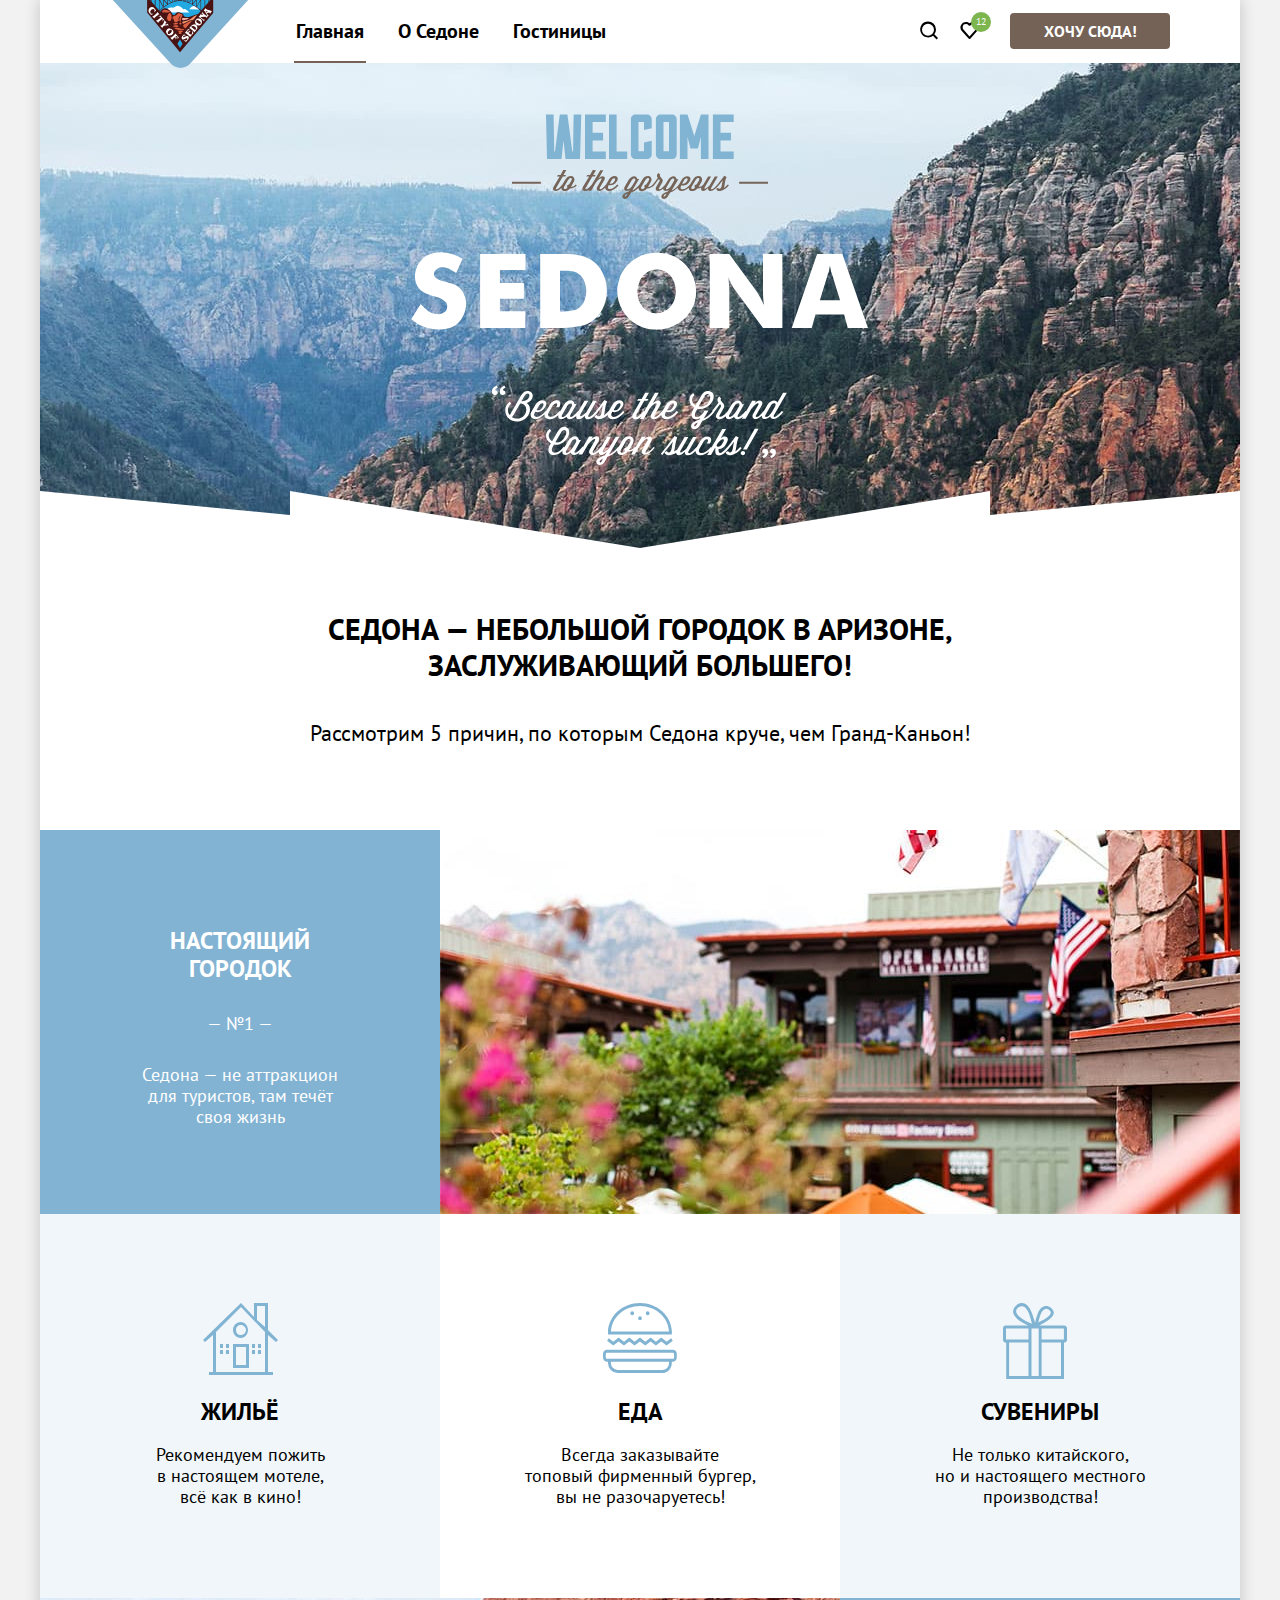
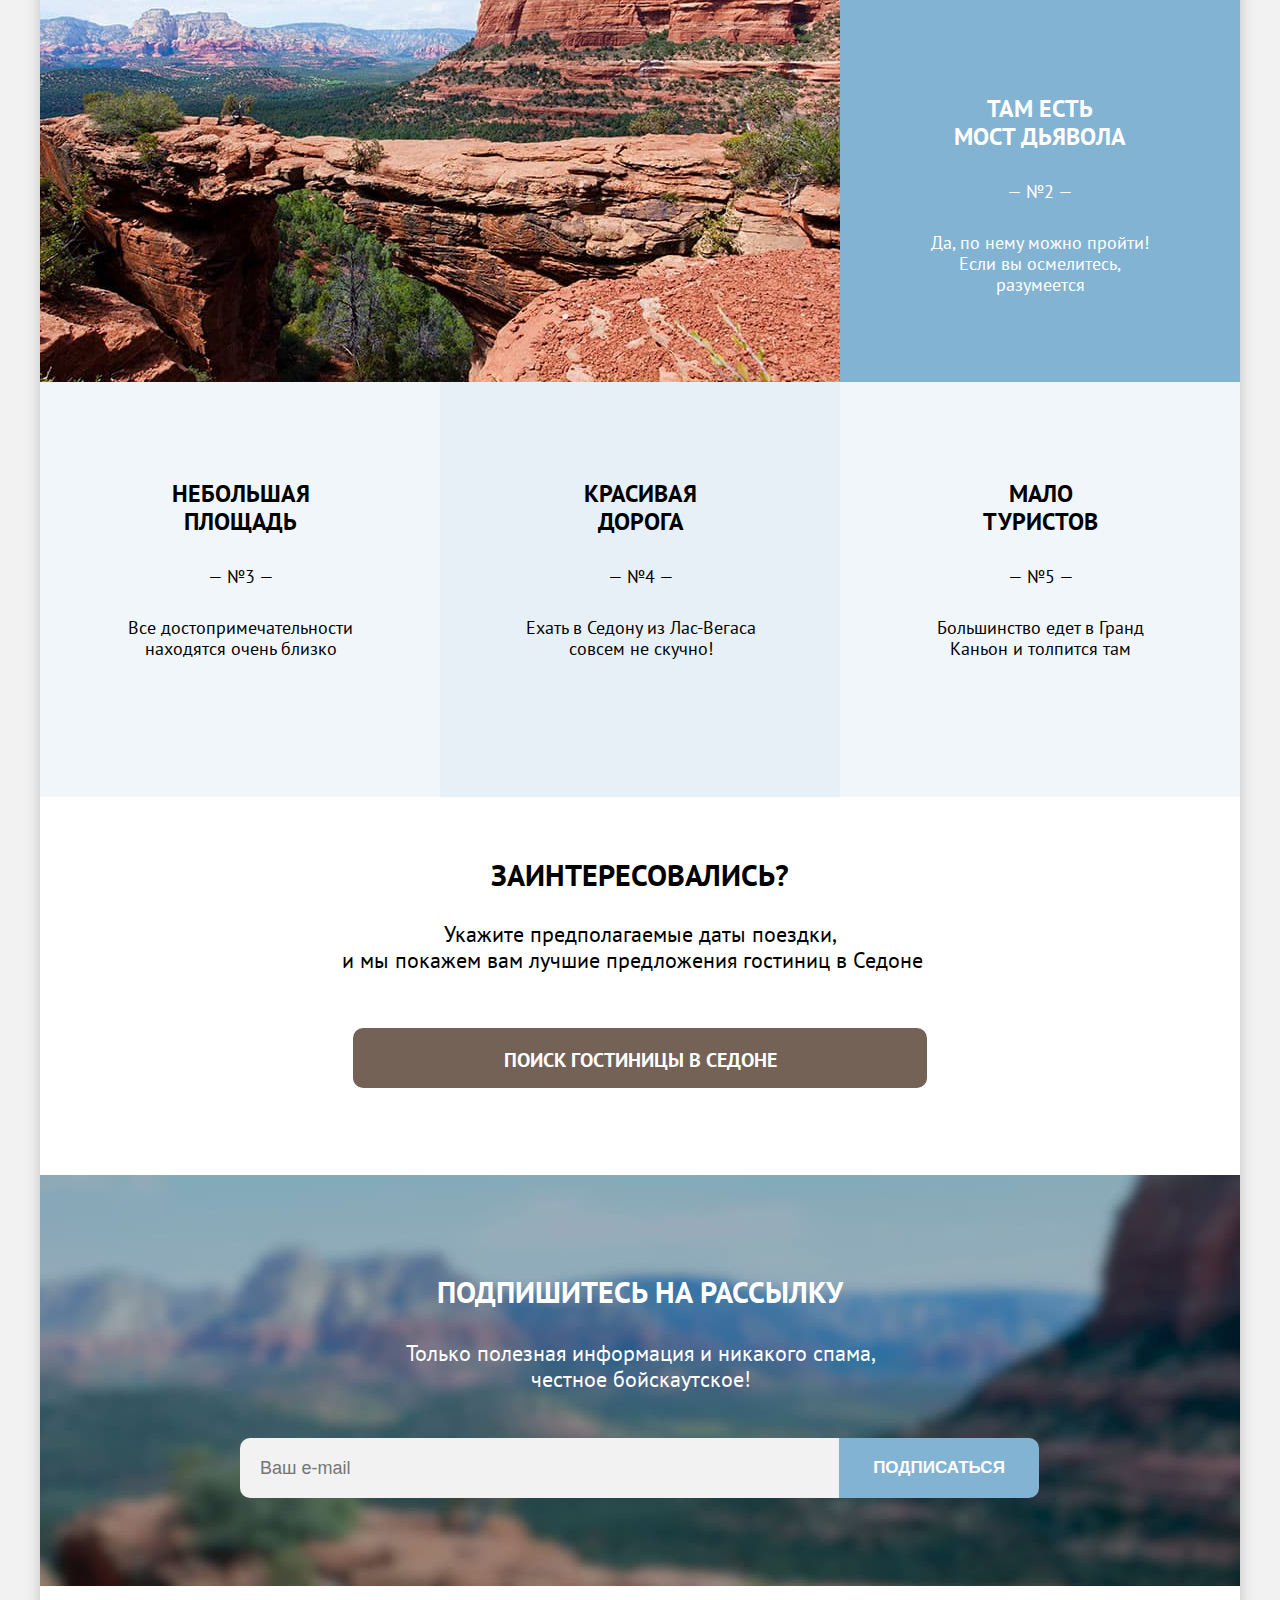
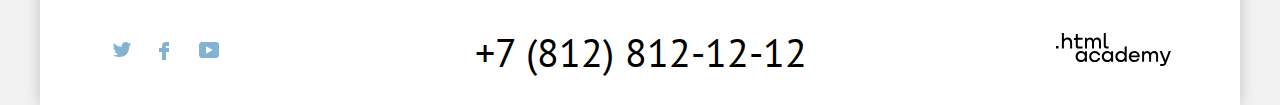
==== commit d48d7d55: "Финал(последняя попытка)" ====
--- a/index.html
+++ b/index.html
@@ -19,7 +19,7 @@
               src="./images/logo-sedona.svg"
               width="139"
               height="70"
-              alt="Логотип города Седона"
+              alt="Логотип города Седона."
             />
           </a>
           <ul class="navigation-list">
@@ -75,9 +75,15 @@
       <main class="index-main">
         <section class="main-logo">
           <h2 class="visually-hidden">Добро пожаловать в Седону.</h2>
-          <div class="title-logo-sedona"></div>
-
-          <div class="title-bottom-pic"></div>
+          <div class="title-logo-sedona">
+            <img
+              class="title-logo-image"
+              src="./images/svg-welcome.svg"
+              width="458"
+              height="352"
+              alt="Добро пожаловать в Седону."
+            />
+          </div>
         </section>
         <section class="sedona-description">
           <h3 class="visually-hidden">Седона - небольшой городок в Аризоне.</h3>
@@ -204,7 +210,9 @@
           <p class="searching-hotel-sedona">Заинтересовались?</p>
           <p class="sedona-description-benefits searching-benefits">
             Укажите предполагаемые даты поездки,<br />
-            и мы покажем вам лучшие предложения гостиниц в Седоне
+            <span class="best-hotels-search">
+              и мы покажем вам лучшие предложения гостиниц в Седоне</span
+            >
           </p>
           <a class="buttons button-search" href="#">ПОИСК ГОСТИНИЦЫ В СЕДОНЕ</a>
         </section>
@@ -288,7 +296,7 @@
           </li>
         </ul>
         <h2 class="phone">
-          <a class="phone" href="tel:78128121212">+7(812) 812-12-12</a>
+          <a class="phone" href="tel:78128121212">+7 (812) 812-12-12</a>
         </h2>
         <p class="logo-acadamy" tabindex="0">
           <svg
@@ -308,7 +316,7 @@
 
     <div class="modal-container modal-container-close">
       <div class="modal modal-auth">
-        <button class="modal-close-button">
+        <button class="modal-close-button" type="button">
           <span class="visually-hidden">Закрыть.</span>
         </button>
         <section class="modal-content">
@@ -352,38 +360,39 @@
               <label class="modal-text people-adult" for="adult"
                 >Взрослые:</label
               >
-              <button class="button-minus adult-minus" type="button">
-                <svg
-                  class="plus-minus"
-                  height="20"
-                  viewBox="0 0 20 20"
-                  fill="none"
-                  xmlns="http://www.w3.org/2000/svg"
-                >
-                  <path d="M3 9V11H17V9H3Z" />
-                </svg>
-              </button>
-
-              <input
-                class="auth-form-field field-numb"
-                type="number"
-                id="adult"
-                name="numbers"
-                value="2"
-              />
-              <button class="button-plus adult-plus" type="button">
-                <svg
-                  class="plus"
-                  width="14"
-                  height="14"
-                  viewBox="0 0 14 14"
-                  fill="none"
-                  xmlns="http://www.w3.org/2000/svg"
-                >
-                  <path d="M14 6H8V0H6V6H0V8H6V14H8V8H14V6Z" />
-                </svg>
-              </button>
-
+              <div class="adult-form-button">
+                <button class="button-minus adult-minus" type="button">
+                  <svg
+                    class="plus-minus"
+                    height="20"
+                    viewBox="0 0 20 20"
+                    fill="none"
+                    xmlns="http://www.w3.org/2000/svg"
+                  >
+                    <path d="M3 9V11H17V9H3Z" />
+                  </svg>
+                </button>
+
+                <input
+                  class="auth-form-field field-numb"
+                  type="number"
+                  id="adult"
+                  name="numbers"
+                  value="2"
+                />
+                <button class="button-plus adult-plus" type="button">
+                  <svg
+                    class="plus"
+                    width="14"
+                    height="14"
+                    viewBox="0 0 14 14"
+                    fill="none"
+                    xmlns="http://www.w3.org/2000/svg"
+                  >
+                    <path d="M14 6H8V0H6V6H0V8H6V14H8V8H14V6Z" />
+                  </svg>
+                </button>
+              </div>
               <label class="modal-text people-child"
                 >Дети:
                 <span class="form-label form-label-icon">
@@ -418,35 +427,37 @@
                   </span>
                 </span>
               </label>
-              <button class="button-minus child-minus" type="button">
-                <svg
-                  class="plus-minus"
-                  height="20"
-                  viewBox="0 0 20 20"
-                  fill="none"
-                  xmlns="http://www.w3.org/2000/svg"
-                >
-                  <path d="M3 9V11H17V9H3Z" />
-                </svg>
-              </button>
-              <input
-                class="auth-form-field field-numb"
-                type="number"
-                id="child"
-                name="auth-password"
-                value="1"
-              />
-              <button class="button-plus child-plus" type="button">
-                <svg
-                  class="plus"
-                  height="14"
-                  viewBox="0 0 14 14"
-                  fill="none"
-                  xmlns="http://www.w3.org/2000/svg"
-                >
-                  <path d="M14 6H8V0H6V6H0V8H6V14H8V8H14V6Z" />
-                </svg>
-              </button>
+              <div class="adult-form-button child-form">
+                <button class="button-minus child-minus" type="button">
+                  <svg
+                    class="plus-minus"
+                    height="20"
+                    viewBox="0 0 20 20"
+                    fill="none"
+                    xmlns="http://www.w3.org/2000/svg"
+                  >
+                    <path d="M3 9V11H17V9H3Z" />
+                  </svg>
+                </button>
+                <input
+                  class="auth-form-field field-numb"
+                  type="number"
+                  id="child"
+                  name="auth-password"
+                  value="1"
+                />
+                <button class="button-plus child-plus" type="button">
+                  <svg
+                    class="plus"
+                    height="14"
+                    viewBox="0 0 14 14"
+                    fill="none"
+                    xmlns="http://www.w3.org/2000/svg"
+                  >
+                    <path d="M14 6H8V0H6V6H0V8H6V14H8V8H14V6Z" />
+                  </svg>
+                </button>
+              </div>
             </div>
             <button class="modal-search-button" type="submit">Найти</button>
           </form>
--- a/styles/styles.css
+++ b/styles/styles.css
@@ -122,7 +122,7 @@
 }
 .user-item:last-child {
   width: 160px;
-  padding: 9px 11px 13px 23px;
+  padding: 13px 11px 13px 21px;
 }
 .user-link {
   padding: 30px 20px 30px 20px;
@@ -133,7 +133,7 @@
 }
 .button-header {
   width: 160px;
-  padding: 9px 0px;
+  padding: 8px 0px;
   margin: 0;
   font-size: 16px;
   line-height: 20px;
@@ -176,7 +176,7 @@
   width: 20px;
   height: 20px;
   color: rgb(255, 255, 255);
-  background-image: url(../images/svg-green-circle.svg);
+  background-image: url("../images/svg-green-circle.svg");
   background-repeat: no-repeat;
   font-size: 10px;
   line-height: 20px;
@@ -248,32 +248,24 @@
   padding: 0;
   min-width: 1200px;
   min-height: 485px;
-  background: #f2f2f2f2;
-  background-image: url(../images/background-index.jpg);
+  background: #333333;
+  background-image: url("../images/background-index.jpg");
   background-repeat: no-repeat;
-  margin-bottom: 65px;
+  margin-bottom: 63px;
   background-size: cover;
 }
-.title-bottom-pic {
-  position: absolute;
-  background-image: url(../images/svg-bottom-welcom.svg);
-  height: 57px;
+.main-logo::after {
+  content: url("../images/svg-bottom-welcom.svg");
+  position: absolute;
+  left: 0;
   top: 428px;
-  right: 0;
-  left: 0;
-  bottom: 1px;
 }
 .main-logo-title {
   margin: 0;
   padding: 0;
 }
-.title-logo-sedona {
-  position: absolute;
-  background-image: url(../images/svg-welcome.svg);
-  width: 458px;
-  height: 352px;
-  top: 53px;
-  left: 372px;
+.title-logo-image {
+  padding-top: 51px;
 }
 .sedona-description-title {
   min-height: auto;
@@ -331,25 +323,25 @@
   list-style-type: none;
 }
 .house-item {
-  background-image: url(../images/image-house.svg);
+  background-image: url("../images/image-house.svg");
   background-repeat: no-repeat;
   background-position-x: 163px;
   background-position-y: 89px;
 }
 .food-item {
-  background-image: url(../images/image-food.svg);
+  background-image: url("../images/image-food.svg");
   background-repeat: no-repeat;
   background-position-x: 163px;
   background-position-y: 89px;
 }
 .gifts-item {
-  background-image: url(../images/image-gifts.svg);
+  background-image: url("../images/image-gifts.svg");
   background-repeat: no-repeat;
   background-position-x: 163px;
   background-position-y: 89px;
 }
 .suggestions-item-2 {
-  padding: 96px 80px 108px 76px;
+  padding: 98px 80px 108px 81px;
   margin: 0;
   line-height: px;
 }
@@ -416,14 +408,14 @@
 .searching-hotel-sedona {
   margin-top: 0px;
   font-size: 30px;
-  line-height: 36px;
+  line-height: 33px;
   text-transform: uppercase;
   font-weight: 700;
 }
 .subscribtion {
   min-height: 411px;
-  background: rgb(226, 200, 200);
-  background-image: url(../images/background-subscribe.jpg);
+  background: #333333;
+  background-image: url("../images/background-subscribe.jpg");
   background-repeat: no-repeat;
   font-size: 30px;
   line-height: 36px;
@@ -431,11 +423,11 @@
   text-align: center;
   color: rgb(255, 255, 255);
   text-align: center;
-  margin-bottom: 5px;
+  margin-bottom: 11px;
   background-size: cover;
 }
 .subscribe-main {
-  padding-top: 94px;
+  padding-top: 99px;
   font-size: 30px;
   font-weight: 700;
   line-height: 36px;
@@ -447,6 +439,7 @@
   font-style: normal;
   text-transform: none;
   margin-bottom: 46px;
+  padding-left: 2px;
 }
 .searching-benefits {
   font-size: 22px;
@@ -455,6 +448,9 @@
   text-transform: none;
   margin-bottom: 55px;
 }
+.best-hotels-search {
+  padding-right: 15px;
+}
 .searching-button-index {
   min-width: 280px;
   min-height: 60px;
@@ -473,6 +469,7 @@
   font-weight: 700;
   text-decoration: none;
   background-color: #756257;
+  padding-bottom: 8px;
 }
 .button-search:hover {
   background: #615048;
@@ -579,20 +576,22 @@
   padding-left: 64px;
   list-style: none;
   align-items: center;
-  margin-right: 68px;
+  margin-right: 61px;
 }
 .social-item {
   outline: none;
   width: 20px;
   height: 20px;
-  padding: 10px 12px;
-}
+  padding: 11px 17px 10px 9px;
+}
+
 .social-item:focus-within {
   outline: 3px solid #83b3d3;
   border-radius: 10px;
 }
 .social-item:nth-child(3n) {
   margin-right: 0;
+  padding-left: 3px;
 }
 .social {
   display: block;
@@ -628,7 +627,7 @@
   width: 115px;
   height: 34px;
   margin-top: 19px;
-  padding: 18px 22px;
+  padding: 17px 21px;
 }
 .logo-acadamy:focus {
   outline: 3px solid #83b3d3;
@@ -650,8 +649,8 @@
   display: flex;
   flex-direction: column;
   flex-wrap: wrap;
-  background: rgb(226, 200, 200);
-  background-image: url(../images/background-filters.jpg);
+  background: #333333;
+  background-image: url("../images/background-filters.jpg");
   background-repeat: no-repeat;
   background-size: cover;
   margin: 0 auto;
@@ -668,7 +667,7 @@
   line-height: 63px;
   color: #ffffff;
   text-align: start;
-  margin-top: 46px;
+  margin-top: 43px;
 }
 .breadcrumbs {
   display: flex;
@@ -687,7 +686,7 @@
   margin-right: 26px;
 }
 .arrow {
-  background-image: url(../images/svg-arrow-filters.svg);
+  background-image: url("../images/svg-arrow-filters.svg");
   background-repeat: no-repeat;
 }
 .breadcrumbs-item:after {
@@ -698,7 +697,7 @@
   height: 8px;
   width: 5px;
   height: 8px;
-  background-image: url(../images/svg-arrow-filters.svg);
+  background-image: url("../images/svg-arrow-filters.svg");
   background-repeat: no-repeat;
   content: "";
 }
@@ -968,7 +967,7 @@
   left: 4px;
   width: 12px;
   height: 10px;
-  background-image: url(../images/svg-checked.svg);
+  background-image: url("../images/svg-checked.svg");
   content: "";
 }
 .control-mark:hover {
@@ -1063,6 +1062,7 @@
 }
 .hotels-cards-position {
   outline: 2px solid #e6e6e6;
+  padding: 1px 22px;
 }
 .hotels-cards-position:hover {
   outline: 2px solid #83b3d3;
@@ -1093,7 +1093,7 @@
   line-height: 39px;
   font-weight: 700;
   margin-top: 48px;
-  margin-right: 40px;
+  margin-right: 41px;
 }
 .hotels-price-selector {
   width: 285px;
@@ -1103,15 +1103,15 @@
 }
 .price-selector {
   position: relative;
-  width: 285px;
-  height: 45px;
+  width: 287px;
+  height: 48px;
   padding: 0;
   margin-top: 44px;
   font-size: 16px;
   line-height: 23px;
   font-weight: 400;
   border: 2px solid #e6e6e6;
-  padding-left: 18px;
+  padding-left: 19px;
   appearance: none;
   overflow: hidden;
   background: url("../images/svg-select-arrow.svg");
@@ -1389,7 +1389,7 @@
   outline: 2px solid #e6e6e6;
   padding: 3px 17px;
   appearance: none;
-  background-image: url(../images/svg-select-arrow.svg);
+  background-image: url("../images/svg-select-arrow.svg");
   background-repeat: no-repeat;
   background-position: 126px 21px;
 }
@@ -1422,7 +1422,7 @@
   font-size: 30px;
   font-weight: 700;
   line-height: 36px;
-  margin-bottom: 45px;
+  margin-bottom: 47px;
 }
 .price {
   size: 18px;
@@ -1442,8 +1442,8 @@
   color: rgb(0, 0, 0);
 }
 .social-list-catalog {
-  padding-left: 61px;
-  margin-right: 73px;
+  padding-left: 65px;
+  margin-right: 61px;
 }
 .phone-catalog {
   margin-right: 113px;
@@ -1457,9 +1457,9 @@
   height: 100%;
   background-color: rgb(242, 242, 242, 0.8);
 }
-/*.modal-container-close {
+.modal-container-close {
   display: none;
-}*/
+}
 .modal {
   width: 715px;
   position: relative;
@@ -1480,12 +1480,13 @@
   right: 72px;
   width: 53px;
   height: 53px;
-  background-color: #ffffff;
-  border: none;
-  background-image: url(../images/svg-close.svg);
+  background-color: #f2f2f2;
+  border: none;
+  background-image: url("../images/svg-close.svg");
   background-repeat: no-repeat;
   background-position: center;
   border-radius: 50%;
+  z-index: 1;
 }
 .modal-close-button:hover {
   background-color: #e6e6e6;
@@ -1520,6 +1521,7 @@
   font-weight: 700;
 }
 .field-group {
+  position: relative;
   display: flex;
   margin: 0;
 }
@@ -1537,12 +1539,12 @@
   display: block;
   text-align: start;
   margin: 0;
-  margin-right: 11px;
   padding-top: 6px;
-  padding-left: 4px;
+  padding-left: 2px;
   font-size: 18px;
   line-height: 40px;
   font-weight: 700;
+  margin-right: 10px;
 }
 .enter {
   width: 155px;
@@ -1553,7 +1555,8 @@
 .field {
   width: 420px;
   margin-top: 0;
-  padding-left: 22px;
+  padding-left: 16px;
+  margin-right: 0px;
   font-size: 16px;
   line-height: 16px;
   font-weight: 700;
@@ -1576,11 +1579,11 @@
 }
 .date-error {
   display: block;
-  min-width: 420px;
+  max-width: 340px;
   min-height: 28px;
   margin-top: 0;
   font-size: 16px;
-  padding-left: 19px;
+  margin-left: 125px;
   line-height: 37px;
   font-weight: 400;
   color: #ff5757;
@@ -1588,7 +1591,7 @@
 }
 .date-valid {
   color: #333333;
-  padding-left: 67px;
+  margin-left: 155px;
 }
 .people-adult,
 .people-child {
@@ -1598,8 +1601,8 @@
   margin: 0;
 }
 .people-adult {
-  padding-top: 4px;
-  padding-left: 4px;
+  padding-top: 7px;
+  padding-left: 3px;
 }
 .people-child {
   position: relative;
@@ -1607,71 +1610,34 @@
   padding-top: 7px;
   margin-right: 14px;
 }
-.adult-minus {
-  position: absolute;
-  top: 339px;
-  right: 0;
-  bottom: 0;
-  left: 224px;
-  z-index: 1;
-}
-.adult-plus {
-  position: absolute;
-  top: 339px;
-  right: 0;
-  bottom: 0;
-  left: 306px;
-  z-index: 1;
+.adult-form-button {
+  display: flex;
+  flex-wrap: wrap;
+  flex-direction: row;
+  width: 150px;
+  margin-right: 56px;
+}
+.child-form {
+  margin-right: 0px;
 }
 .field-numb {
-  position: relative;
-  width: 133px;
-  height: 50px;
-  margin-right: 1px;
+  width: 28px;
+  height: 48px;
   border: none;
   font-size: 18px;
   line-height: 18px;
   font-weight: 700;
   background-color: #f2f2f2;
   text-align: center;
-  margin-right: 52px;
   outline: none;
-}
-.modal-search-button {
-  width: 575px;
-  height: 60px;
-  background: #83b3d3;
-  border-radius: 10px;
-  border: none;
-  font-size: 20px;
-  line-height: 40px;
-  color: rgb(255, 255, 255);
-  text-transform: uppercase;
-  margin-left: 3px;
 }
 .button-plus {
   width: 50px;
   height: 50px;
   border: none;
-  margin-right: 52px;
   background-color: #f2f2f2;
 }
-.child-minus {
-  position: absolute;
-  top: 339px;
-  right: 0;
-  bottom: 0;
-  left: 511px;
-  z-index: 1;
-}
-.child-plus {
-  position: absolute;
-  top: 339px;
-  right: 0;
-  bottom: 0;
-  left: 594px;
-  z-index: 1;
-}
+
 .button-plus:focus {
   outline: 3px solid #83b3d3;
   box-sizing: border-box;
@@ -1683,6 +1649,7 @@
   border: none;
   padding: 5px 14px 0px 15px;
   background-color: #f2f2f2;
+  z-index: 1;
 }
 .button-minus:focus {
   outline: 3px solid #83b3d3;
@@ -1713,14 +1680,15 @@
 }
 .modal-date-button {
   position: absolute;
-  width: 50px;
-  height: 50px;
-  right: 70px;
-  background-image: url(../images/svg-date-buton.svg);
+  width: 53px;
+  height: 45px;
+  right: 0;
+  background-image: url("../images/svg-date-buton.svg");
   background-repeat: no-repeat;
-  background-position: 17px 24px;
-  border: none;
-  padding: 0;
+  background-position: 17px 20px;
+  border: none;
+  padding: 0;
+  z-index: 1;
 }
 .modal-date-button:focus {
   border: none;
@@ -1758,14 +1726,15 @@
   color: #ffffff;
   display: block;
   width: 216px;
+  min-height: 143px;
   position: absolute;
   top: 100%;
-  margin-top: 25px;
+  margin-top: 23px;
   transform: translateX(-50%);
-  left: 86%;
+  left: 62%;
   z-index: 1;
   display: none;
-  padding: 22px 20px;
+  padding: 18px 20px;
 }
 .tooltip-toggle:hover + .tooltip-text,
 .tooltip-toggle:focus + .tooltip-text {
@@ -1801,3 +1770,30 @@
   color: #e5e5e5;
   font-size: 12px;
 }
+.modal-search-button {
+  width: 575px;
+  height: 60px;
+  background: #83b3d3;
+  border-radius: 10px;
+  border: none;
+  font-size: 20px;
+  line-height: 40px;
+  color: rgb(255, 255, 255);
+  text-transform: uppercase;
+  margin-left: 3px;
+}
+.modal-search-button:hover {
+  background: #68a2ca;
+  border-radius: 10px;
+}
+.modal-search-button:focus {
+  outline: none;
+  background: #68a2ca;
+  border: 3px solid #756257;
+  border-radius: 10px;
+}
+.modal-search-button:active {
+  background: #68a2ca;
+  border-radius: 10px;
+  color: rgb(255, 255, 255, 0.3);
+}
